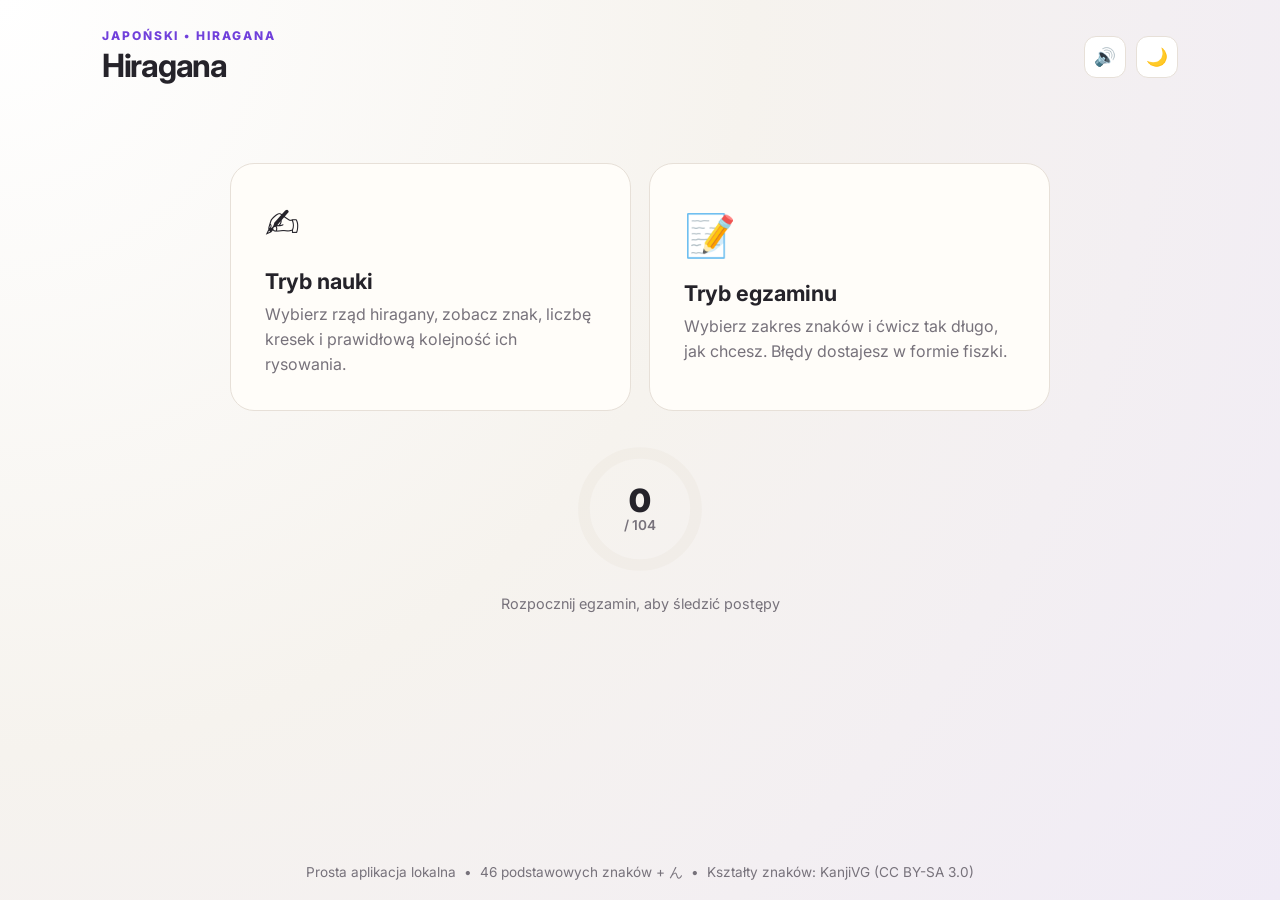
==== index.html @ 9dd801e6 "Initial commit" ====
<!doctype html>
<html lang="pl">
<head>
  <meta charset="utf-8">
  <meta name="viewport" content="width=device-width, initial-scale=1">
  <meta name="description" content="Aplikacja do nauki hiragany — 46 podstawowych znaków japońskich z animacjami kresek i trybem egzaminu.">
  <title>Hiragana — nauka i egzamin</title>
  <link rel="preconnect" href="https://fonts.googleapis.com">
  <link rel="preconnect" href="https://fonts.gstatic.com" crossorigin>
  <link href="https://fonts.googleapis.com/css2?family=Inter:wght@400;500;600;700;800;900&family=Noto+Sans+JP:wght@400;500;700;900&display=swap" rel="stylesheet">
  <script>
    document.documentElement.dataset.theme =
    localStorage.getItem('hiragana-theme') ||
    (matchMedia('(prefers-color-scheme: dark)').matches ? 'dark' : 'light');
  </script>
  <link rel="stylesheet" href="style.css">
</head>
<body>
  <div class="app-shell">
    <header class="topbar">
      <div>
        <div class="eyebrow">JAPOŃSKI • HIRAGANA</div>
        <h1>Hiragana</h1>
      </div>
      <div class="topbar-actions">
        <button id="homeBtn" class="ghost hidden">← Menu</button>
        <button id="muteToggle" class="icon-btn" type="button" aria-label="Wycisz dźwięk"></button>
        <button id="themeToggle" class="icon-btn" type="button" aria-label="Zmień motyw"></button>
      </div>
    </header>

    <main id="app"></main>

    <footer>
      <span>Prosta aplikacja lokalna</span>
      <span>•</span>
      <span>46 podstawowych znaków + ん</span>
      <span>•</span>
      <span>Kształty znaków: KanjiVG (CC BY-SA 3.0)</span>
    </footer>
  </div>
  <script src="app.js"></script>
</body>
</html>
---- style.css ----
/* =========================================================
   CUSTOM PROPERTIES (consolidated)
========================================================= */

:root {
  --bg: #f6f3ee;
  --bg-gradient-1: #ffffff;
  --bg-gradient-2: #f0ebf6;

  --card: #fffdf9;
  --card-solid: #ffffff;

  --ink: #25232a;
  --muted: #77727b;

  --accent: #8d5cf6;
  --accent-dark: #7040db;
  --accent-hover: #a47dff;
  --soft: #eee7ff;

  --line: #e7e0d8;

  --good: #2f9e6d;
  --warn: #e6a23c;
  --bad: #d95c67;
  --mastered: #d4a017;

  --shadow: 0 18px 50px rgba(52, 41, 67, .10);

  --btn-secondary-bg: #eee9e2;
  --btn-secondary-ink: #25232a;
  --progress-bg: #ece7e0;

  color-scheme: light;
}


/* =========================================================
   DARK MODE
========================================================= */

:root[data-theme="dark"] {
  --bg: #121116;
  --bg-gradient-1: #24202b;
  --bg-gradient-2: #17141d;
  --card: #1d1a22;
  --card-solid: #211e27;
  --ink: #f3eff8;
  --muted: #aaa3b2;
  --accent: #9b70ff;
  --accent-dark: #b08cff;
  --accent-hover: #c4a8ff;
  --soft: #30264a;
  --line: #39333f;
  --good: #43b982;
  --warn: #f0b24a;
  --bad: #e16b77;
  --mastered: #f0c040;
  --shadow: 0 18px 50px rgba(0, 0, 0, .35);
  --btn-secondary-bg: #302c35;
  --btn-secondary-ink: #f3eff8;
  --progress-bg: #332f38;
  color-scheme: dark;
}


/* =========================================================
   RESET / GLOBAL
========================================================= */

* {
  box-sizing: border-box;
}

body {
  margin: 0;
  min-height: 100vh;

  background:
    radial-gradient(
      circle at top left,
      var(--bg-gradient-1) 0,
      var(--bg) 48%,
      var(--bg-gradient-2) 100%
    );

  color: var(--ink);

  font-family:
    'Inter',
    ui-sans-serif,
    system-ui,
    -apple-system,
    BlinkMacSystemFont,
    "Segoe UI",
    sans-serif;

  font-feature-settings: 'liga', 'kern';

  transition:
    background .25s ease,
    color .25s ease;
}

button {
  font: inherit;
}


/* =========================================================
   APP SHELL
========================================================= */

.app-shell {
  max-width: 1120px;
  margin: 0 auto;
  padding: 28px 22px 18px;
  min-height: 100vh;
  display: flex;
  flex-direction: column;
}


/* =========================================================
   HEADER
========================================================= */

.topbar {
  display: flex;
  justify-content: space-between;
  align-items: center;
  margin-bottom: 28px;
}

.topbar-actions {
  display: flex;
  align-items: center;
  gap: 10px;
}

.eyebrow {
  font-size: .75rem;
  letter-spacing: .16em;
  font-weight: 800;
  color: var(--accent-dark);
}

h1 {
  margin: 3px 0 0;
  font-size: 2rem;
  letter-spacing: -.04em;
}


/* =========================================================
   FOOTER
========================================================= */

footer {
  margin-top: auto;
  padding-top: 28px;
  color: var(--muted);
  font-size: .85rem;
  display: flex;
  gap: 8px;
  justify-content: center;
  flex-wrap: wrap;
}


/* =========================================================
   ICON BUTTONS (theme toggle, mute toggle)
========================================================= */

.icon-btn {
  width: 42px;
  height: 42px;
  border-radius: 12px;
  border: 1px solid var(--line);
  background: var(--card-solid);
  color: var(--ink);
  font-size: 1.1rem;
  cursor: pointer;
  transition: .15s ease;
  display: grid;
  place-items: center;
}

.icon-btn:hover {
  border-color: var(--accent-hover);
  transform: translateY(-1px);
}

.icon-btn:focus-visible {
  outline: 2px solid var(--accent);
  outline-offset: 2px;
}


/* =========================================================
   CARDS
========================================================= */

.card {
  background: color-mix(
    in srgb,
    var(--card) 92%,
    transparent
  );
  border: 1px solid var(--line);
  border-radius: 24px;
  box-shadow: var(--shadow);
  transition:
    background .25s ease,
    border-color .25s ease,
    box-shadow .25s ease;
}


/* =========================================================
   BUTTONS
========================================================= */

.controls {
  display: grid;
  grid-template-columns: repeat(3, 1fr);
  gap: 10px;
  margin-top: 18px;
  width: 100%;
}

.btn {
  border: 0;
  border-radius: 13px;
  padding: 11px 16px;
  cursor: pointer;
  font-weight: 750;
  transition:
    transform .15s ease,
    background .15s ease,
    opacity .15s ease;
}

.btn:hover {
  transform: translateY(-1px);
}

.btn:focus-visible {
  outline: 2px solid var(--accent);
  outline-offset: 2px;
}

.btn-primary {
  background: var(--accent);
  color: #fff;
}

.btn-primary:hover {
  background: var(--accent-dark);
}

.btn-secondary {
  background: var(--btn-secondary-bg);
  color: var(--btn-secondary-ink);
}

.btn-secondary:hover {
  background: color-mix(in srgb, var(--btn-secondary-bg) 80%, var(--accent));
}

.btn:disabled {
  opacity: .45;
  cursor: not-allowed;
}


/* =========================================================
   GHOST BUTTON (home/back)
========================================================= */

.ghost {
  border: 1px solid var(--line);
  background: var(--card-solid);
  color: var(--ink);
  border-radius: 12px;
  padding: 9px 14px;
  cursor: pointer;
  transition: .15s ease;
}

.ghost:hover {
  border-color: var(--accent-hover);
  transform: translateY(-1px);
}

.ghost:focus-visible {
  outline: 2px solid var(--accent);
  outline-offset: 2px;
}


/* =========================================================
   MENU
========================================================= */

.menu {
  display: grid;
  grid-template-columns: repeat(2, 1fr);
  gap: 18px;
  max-width: 820px;
  margin: 50px auto 0;
}

.menu-card {
  padding: 34px;
  cursor: pointer;
  transition: .18s ease;
  border: 1px solid var(--line);
  background: var(--card);
  border-radius: 24px;
  text-align: left;
  color: var(--ink);
  animation: cardEntrance 0.4s ease backwards;
}

.menu-card:nth-child(2) {
  animation-delay: 0.08s;
}

.menu-card:hover {
  transform: translateY(-3px);
  border-color: var(--accent-hover);
  box-shadow: var(--shadow);
}

.menu-card:focus-visible {
  outline: 2px solid var(--accent);
  outline-offset: 2px;
}

.menu-icon {
  font-size: 2.6rem;
  margin-bottom: 20px;
}

.menu-card h2 {
  margin: 0 0 8px;
  font-size: 1.35rem;
}

.menu-card p {
  margin: 0;
  color: var(--muted);
  line-height: 1.55;
}


/* =========================================================
   MASTERY DONUT (menu)
========================================================= */

.mastery-overview {
  max-width: 820px;
  margin: 28px auto 0;
  text-align: center;
  animation: fadeSlideIn 0.4s ease 0.15s both;
}

.mastery-donut {
  position: relative;
  width: 140px;
  height: 140px;
  margin: 0 auto 16px;
}

.donut-svg {
  width: 100%;
  height: 100%;
  transform: rotate(-90deg);
}

.donut-center {
  position: absolute;
  inset: 0;
  display: flex;
  flex-direction: column;
  align-items: center;
  justify-content: center;
}

.donut-number {
  font-size: 2rem;
  font-weight: 900;
  color: var(--ink);
  line-height: 1;
}

.donut-label {
  font-size: .85rem;
  color: var(--muted);
  font-weight: 600;
}

.mastery-legend {
  display: flex;
  justify-content: center;
  gap: 16px;
  flex-wrap: wrap;
  font-size: .85rem;
  color: var(--muted);
}

.legend-item {
  display: flex;
  align-items: center;
  gap: 5px;
}

.legend-dot {
  width: 10px;
  height: 10px;
  border-radius: 50%;
  display: inline-block;
}

.mastery-hint {
  color: var(--muted);
  font-size: .9rem;
  margin: 10px 0 0;
}


/* =========================================================
   LEARNER
========================================================= */

.learner {
  display: grid;
  grid-template-columns: 280px 1fr;
  gap: 20px;
}


/* =========================================================
   SIDEBAR
========================================================= */

.sidebar {
  padding: 18px;
}

.sidebar h3 {
  margin: 4px 0 12px;
}

.group-grid {
  display: grid;
  grid-template-columns: repeat(3, 1fr);
  gap: 7px;
}

.group-btn,
.kana-btn {
  border: 1px solid var(--line);
  background: var(--card-solid);
  color: var(--ink);
  border-radius: 12px;
  padding: 10px 7px;
  cursor: pointer;
  transition:
    background .15s ease,
    border-color .15s ease,
    color .15s ease,
    transform .15s ease;
}

.group-btn:hover,
.kana-btn:hover {
  border-color: var(--accent-hover);
  transform: translateY(-1px);
}

.group-btn.active {
  background: var(--soft);
  border-color: #c8b0ff;
  color: var(--accent-dark);
  font-weight: 800;
}

.kana-list {
  margin-top: 16px;
  display: grid;
  grid-template-columns: repeat(5, 1fr);
  gap: 7px;
}

.kana-btn {
  font-size: 1.15rem;
  aspect-ratio: 1;
  display: grid;
  place-items: center;
  padding: 4px;
  font-family: 'Noto Sans JP', 'Hiragino Kaku Gothic ProN', 'Yu Gothic', sans-serif;
}

.kana-btn.active {
  background: var(--accent);
  color: #fff;
  border-color: var(--accent);
}

/* Mastery-level colors on kana buttons */
.kana-btn.mastery-hard:not(.active) {
  border-color: color-mix(in srgb, var(--bad) 50%, var(--line));
  background: color-mix(in srgb, var(--bad) 8%, var(--card-solid));
}

.kana-btn.mastery-learning:not(.active) {
  border-color: color-mix(in srgb, var(--warn) 40%, var(--line));
}

.kana-btn.mastery-good:not(.active) {
  border-color: color-mix(in srgb, var(--good) 40%, var(--line));
  background: color-mix(in srgb, var(--good) 6%, var(--card-solid));
}

.kana-btn.mastery-mastered:not(.active) {
  border-color: color-mix(in srgb, var(--mastered) 50%, var(--line));
  background: color-mix(in srgb, var(--mastered) 10%, var(--card-solid));
}

.keyboard-hints {
  margin-top: 18px;
  text-align: center;
  color: #aaa;
  font-size: .78rem;
}


/* =========================================================
   STUDY CARD
========================================================= */

.study-card {
  padding: 28px;
}

.study-head {
  display: flex;
  justify-content: space-between;
  align-items: flex-start;
  gap: 15px;
}

.badge {
  background: var(--soft);
  color: var(--accent-dark);
  border-radius: 999px;
  padding: 7px 11px;
  font-size: .78rem;
  font-weight: 800;
  white-space: nowrap;
}

.sound {
  font-size: 1.05rem;
  color: var(--muted);
  margin-top: 3px;
}


/* =========================================================
   CHARACTER AREA
========================================================= */

.character-area {
  display: grid;
  grid-template-columns: 1fr 1fr;
  gap: 20px;
  margin-top: 22px;
}

.char-panel {
  min-height: 390px;
  border: 1px solid var(--line);
  border-radius: 20px;
  background: var(--card-solid);
  display: flex;
  flex-direction: column;
  align-items: center;
  justify-content: center;
  padding: 20px;
  transition:
    background .25s ease,
    border-color .25s ease;
}

.char-panel h3 {
  align-self: flex-start;
  margin: 0 0 12px;
  font-size: .85rem;
  color: var(--muted);
}

.char-panel .controls {
  justify-content: center;
}

.char-panel.stroke-box {
  margin-top: 0;
  align-items: stretch;
  justify-content: flex-start;
}

.char {
  font-size: 220px;
  line-height: 1;
  font-family:
    'Noto Sans JP',
    "Hiragino Kaku Gothic ProN",
    "Yu Gothic",
    sans-serif;
}


/* =========================================================
   SVG ANIMATION
========================================================= */

.svg-wrap {
  position: relative;
  width: 250px;
  height: 250px;
  display: flex;
  align-items: center;
  justify-content: center;
  transition: filter 0.3s ease, opacity 0.3s ease;
}

.svg-wrap svg {
  width: 100%;
  height: 100%;
  display: block;
}

/* Quiz-me: blur the character */
.svg-wrap.quiz-hidden {
  filter: blur(20px);
  opacity: 0.3;
  cursor: pointer;
}

.loading {
  color: var(--muted);
  font-size: .9rem;
  text-align: center;
  line-height: 1.5;
}

.loading.error {
  color: var(--bad);
}

.kana-fallback {
  font-family: 'Noto Sans JP', 'Hiragino Kaku Gothic ProN', 'Yu Gothic', sans-serif;
}

.kana-note {
  margin-top: 10px;
  font-size: .85rem;
  color: var(--bad);
  text-align: center;
}


/* =========================================================
   STROKE INDICATOR
========================================================= */

.stroke-indicator {
  position: absolute;
  left: 50%;
  bottom: -4px;
  transform: translateX(-50%);
  display: flex;
  align-items: center;
  gap: 8px;
  padding: 7px 12px;
  border-radius: 999px;
  background: var(--card-solid);
  border: 1px solid var(--line);
  box-shadow: 0 8px 24px rgba(0, 0, 0, .12);
  font-size: .75rem;
  font-weight: 800;
  white-space: nowrap;
  transition:
    opacity .3s ease,
    transform .3s ease;
}

.stroke-indicator-number {
  width: 23px;
  height: 23px;
  display: grid;
  place-items: center;
  border-radius: 50%;
  background: var(--accent);
  color: #fff;
  font-size: .7rem;
}

.stroke-indicator.finished {
  opacity: .65;
  transform: translateX(-50%) translateY(4px);
}


/* =========================================================
   LEARN NAVIGATION
========================================================= */

.learn-nav {
  display: flex;
  justify-content: center;
  gap: 12px;
  margin-top: 24px;
  padding-top: 20px;
  border-top: 1px solid var(--line);
}


/* =========================================================
   STROKE INFORMATION
========================================================= */

.stroke-box {
  margin-top: 20px;
  padding: 17px;
  background: color-mix(
    in srgb,
    var(--soft) 35%,
    var(--card)
  );
  border-radius: 18px;
  border: 1px solid var(--line);
}

.stroke-title {
  font-weight: 800;
  margin-bottom: 9px;
}

.order-line {
  display: flex;
  align-items: center;
  justify-content: center;
  flex-wrap: wrap;
  gap: 7px;
  margin: 4px 0 14px;
}

.order-number {
  display: inline-grid;
  place-items: center;
  width: 30px;
  height: 30px;
  border-radius: 50%;
  background: var(--accent);
  color: #fff;
  font-size: .78rem;
  font-weight: 900;
}

.order-arrow {
  color: var(--muted);
  font-weight: 900;
}

.stroke-list {
  display: flex;
  flex-wrap: wrap;
  gap: 8px;
}

.stroke-step {
  background: var(--card-solid);
  border: 1px solid var(--line);
  padding: 8px 10px;
  border-radius: 10px;
  font-size: .85rem;
  display: flex;
  align-items: center;
  gap: 3px;
  transition: background .2s ease, border-color .2s ease, opacity .2s ease;
}

.stroke-step.active {
  border-color: var(--accent);
  background: var(--soft);
}

.stroke-step.completed {
  opacity: .55;
}

.number {
  display: inline-grid;
  place-items: center;
  width: 21px;
  height: 21px;
  border-radius: 50%;
  background: var(--accent);
  color: #fff;
  font-size: .72rem;
  font-weight: 800;
  margin-right: 5px;
  flex-shrink: 0;
}


/* =========================================================
   EXAM
========================================================= */

.exam {
  max-width: 820px;
  margin: 20px auto;
  padding: 32px;
}

.exam-top {
  display: flex;
  justify-content: space-between;
  align-items: center;
}

.progress {
  height: 8px;
  background: var(--progress-bg);
  border-radius: 999px;
  overflow: hidden;
  margin: 18px 0 28px;
}

.progress > div {
  height: 100%;
  background: var(--accent);
  transition: width .4s ease;
}

.prompt {
  text-align: center;
}

.prompt .polish {
  font-size: 1.1rem;
  color: var(--muted);
}

.prompt .question {
  font-size: 3.5rem;
  font-weight: 800;
  margin: 10px 0 22px;
}

.answers {
  display: grid;
  grid-template-columns: repeat(2, 1fr);
  gap: 12px;
}

.answer {
  background: var(--card-solid);
  color: var(--ink);
  border: 2px solid var(--line);
  border-radius: 18px;
  padding: 22px;
  font-size: 2.7rem;
  font-family: 'Noto Sans JP', 'Hiragino Kaku Gothic ProN', 'Yu Gothic', sans-serif;
  cursor: pointer;
  transition: .15s ease;
  position: relative;
}

.answer:hover:not(:disabled) {
  border-color: var(--accent-hover);
  transform: translateY(-2px);
  box-shadow: 0 4px 16px rgba(0, 0, 0, .08);
}

.answer:focus-visible {
  outline: 2px solid var(--accent);
  outline-offset: 2px;
}

.answer-key {
  position: absolute;
  top: 8px;
  left: 10px;
  font-size: .7rem;
  font-weight: 700;
  color: var(--muted);
  font-family: 'Inter', sans-serif;
  opacity: 0.45;
}

.answer.correct {
  border-color: var(--good);
  background: color-mix(
    in srgb,
    var(--good) 12%,
    var(--card-solid)
  );
}

.answer.wrong {
  border-color: var(--bad);
  background: color-mix(
    in srgb,
    var(--bad) 12%,
    var(--card-solid)
  );
}

.answer-correct-anim {
  animation: answerPop 0.35s ease;
}

.answer-wrong-anim {
  animation: answerShake 0.4s ease;
}

.feedback {
  min-height: 28px;
  text-align: center;
  margin: 18px 0 0;
  font-weight: 800;
}


/* =========================================================
   STREAK BADGE
========================================================= */

.streak-badge {
  background: linear-gradient(135deg, #ff6b35, #ff4444);
  color: #fff;
  padding: 5px 12px;
  border-radius: 999px;
  font-size: .8rem;
  font-weight: 800;
  animation: pulse 1s ease infinite;
}

.result-streak {
  font-size: 1.1rem;
  font-weight: 700;
  color: var(--accent-dark);
  margin: 6px 0;
}


/* =========================================================
   FLASHCARD
========================================================= */

.flashcard {
  margin-top: 20px;
  padding: 24px;
  border: 2px solid var(--bad);
  border-radius: 16px;
  text-align: center;
  background: var(--card-solid);
  animation: fadeSlideIn 0.3s ease;
}

.flash-label {
  color: var(--bad);
  font-weight: 700;
}

.flash-kana {
  font-size: 6rem;
  line-height: 1.1;
  font-family: 'Noto Sans JP', 'Hiragino Kaku Gothic ProN', 'Yu Gothic', sans-serif;
}

.flash-romaji {
  font-size: 1.6rem;
  font-weight: 700;
}

.flash-meta,
.flash-chosen {
  color: var(--muted);
  margin: 6px 0;
  font-weight: 400;
}

.flashcard .stroke-list {
  max-width: 460px;
  margin: 16px auto;
  text-align: left;
}

.flash-svg {
  width: 170px;
  height: 170px;
  margin: 0 auto;
}


/* =========================================================
   RESULT
========================================================= */

.result {
  text-align: center;
  padding: 35px 10px;
}

.score {
  font-size: 4rem;
  font-weight: 900;
  color: var(--accent-dark);
}


/* =========================================================
   EXAM SETUP
========================================================= */

.exam-groups {
  display: grid;
  grid-template-columns: repeat(auto-fill, minmax(220px, 1fr));
  gap: 10px;
  margin: 16px 0;
}

.exam-group-option {
  display: flex;
  align-items: center;
  gap: 10px;
  padding: 12px;
  border: 1px solid var(--line);
  border-radius: 12px;
  cursor: pointer;
  transition: .15s ease;
}

.exam-group-option:hover {
  border-color: var(--accent-hover);
}

.exam-group-option input[type="checkbox"] {
  accent-color: var(--accent);
  width: 18px;
  height: 18px;
}

.exam-group-option span {
  display: flex;
  flex-direction: column;
  gap: 2px;
}

.exam-group-option small {
  color: var(--muted);
  font-family: 'Noto Sans JP', sans-serif;
}

.exam-quick {
  display: flex;
  gap: 10px;
  flex-wrap: wrap;
  margin: 14px 0;
}

.exam-settings {
  display: flex;
  flex-wrap: wrap;
  gap: 18px;
  align-items: center;
  margin: 16px 0;
  color: var(--muted);
}

.exam-settings select {
  padding: 6px 10px;
  border-radius: 8px;
  border: 1px solid var(--line);
  background: var(--card-solid);
  color: var(--ink);
  font-family: inherit;
}

.exam-check {
  display: flex;
  align-items: center;
  gap: 8px;
  cursor: pointer;
}


/* =========================================================
   PROGRESS PANEL
========================================================= */

.progress-panel {
  margin-top: 24px;
  padding-top: 20px;
  border-top: 1px solid var(--line);
}

.progress-panel h3 {
  margin: 0 0 12px;
}

.progress-map {
  display: flex;
  flex-wrap: wrap;
  gap: 5px;
  margin: 12px 0;
}

.map-cell {
  display: flex;
  flex-direction: column;
  align-items: center;
  padding: 4px 6px;
  border-radius: 6px;
  font-size: 1.1rem;
  font-family: 'Noto Sans JP', sans-serif;
  border: 1px solid transparent;
  transition: .15s ease;
}

.map-cell small {
  font-size: .6rem;
  color: var(--muted);
  font-family: 'Inter', sans-serif;
}

.map-cell.new {
  opacity: 0.4;
}

.map-cell.hard {
  background: color-mix(in srgb, var(--bad) 15%, transparent);
  border-color: color-mix(in srgb, var(--bad) 30%, transparent);
}

.map-cell.learning {
  background: color-mix(in srgb, var(--warn) 12%, transparent);
  border-color: color-mix(in srgb, var(--warn) 25%, transparent);
}

.map-cell.good {
  background: color-mix(in srgb, var(--good) 12%, transparent);
  border-color: color-mix(in srgb, var(--good) 25%, transparent);
}

.map-cell.mastered {
  background: color-mix(in srgb, var(--mastered) 15%, transparent);
  border-color: color-mix(in srgb, var(--mastered) 35%, transparent);
}

.mistakes-list {
  display: flex;
  flex-wrap: wrap;
  gap: 10px;
  justify-content: center;
  margin-top: 10px;
}

.mistake-chip {
  display: flex;
  align-items: baseline;
  gap: 8px;
  padding: 8px 14px;
  border: 1px solid var(--line);
  border-radius: 12px;
  background: var(--card-solid);
  transition: .15s ease;
}

.mistake-chip:hover {
  border-color: var(--accent-hover);
}

.mistake-kana {
  font-size: 1.8rem;
  font-family: 'Noto Sans JP', sans-serif;
}


/* =========================================================
   ANIMATIONS
========================================================= */

@keyframes fadeSlideIn {
  from {
    opacity: 0;
    transform: translateY(12px);
  }
  to {
    opacity: 1;
    transform: translateY(0);
  }
}

@keyframes cardEntrance {
  from {
    opacity: 0;
    transform: translateY(20px) scale(0.97);
  }
  to {
    opacity: 1;
    transform: translateY(0) scale(1);
  }
}

@keyframes answerPop {
  0% { transform: scale(1); }
  50% { transform: scale(1.05); }
  100% { transform: scale(1); }
}

@keyframes answerShake {
  0%, 100% { transform: translateX(0); }
  15% { transform: translateX(-6px); }
  30% { transform: translateX(5px); }
  45% { transform: translateX(-4px); }
  60% { transform: translateX(3px); }
  75% { transform: translateX(-2px); }
}

@keyframes pulse {
  0%, 100% { transform: scale(1); }
  50% { transform: scale(1.08); }
}


/* =========================================================
   TIMER BAR
========================================================= */

.timer-bar-wrap {
  position: relative;
  height: 6px;
  background: var(--progress-bg);
  border-radius: 999px;
  overflow: hidden;
  margin: 0 0 6px;
}

.timer-bar {
  height: 100%;
  background: var(--accent);
  border-radius: 999px;
  transition: width 1s linear;
}

.timer-bar.timer-urgent {
  background: var(--bad);
  animation: pulse 0.5s ease infinite;
}

.timer-label {
  position: absolute;
  right: 4px;
  top: -18px;
  font-size: .7rem;
  font-weight: 700;
  color: var(--muted);
}


/* =========================================================
   TYPING MODE (Mode C)
========================================================= */

.type-input-wrap {
  display: flex;
  gap: 10px;
  justify-content: center;
  align-items: center;
  margin: 20px 0;
}

.kana-input {
  font-family: 'Noto Sans JP', 'Hiragino Kaku Gothic ProN', 'Yu Gothic', sans-serif;
  font-size: 2.5rem;
  text-align: center;
  width: 140px;
  padding: 12px 16px;
  border: 2px solid var(--line);
  border-radius: 16px;
  background: var(--card-solid);
  color: var(--ink);
  outline: none;
  transition: border-color .2s ease, background .2s ease;
}

.kana-input:focus {
  border-color: var(--accent);
}

.kana-input.input-correct {
  border-color: var(--good);
  background: color-mix(in srgb, var(--good) 8%, var(--card-solid));
}

.kana-input.input-wrong {
  border-color: var(--bad);
  background: color-mix(in srgb, var(--bad) 8%, var(--card-solid));
}

.romaji-input {
  font-family: 'Inter', sans-serif;
  font-size: 1.6rem;
  font-weight: 700;
  text-align: center;
  width: 160px;
  padding: 12px 16px;
  border: 2px solid var(--line);
  border-radius: 16px;
  background: var(--card-solid);
  color: var(--ink);
  outline: none;
  transition: border-color .2s ease, background .2s ease;
}

.romaji-input:focus {
  border-color: var(--accent);
}

.romaji-input.input-correct {
  border-color: var(--good);
  background: color-mix(in srgb, var(--good) 8%, var(--card-solid));
}

.romaji-input.input-wrong {
  border-color: var(--bad);
  background: color-mix(in srgb, var(--bad) 8%, var(--card-solid));
}


/* =========================================================
   MODE B: ROMAJI ANSWER BUTTONS
========================================================= */

.answer-romaji {
  font-family: 'Inter', sans-serif;
  font-size: 1.6rem;
  font-weight: 700;
}

.question-kana {
  font-family: 'Noto Sans JP', 'Hiragino Kaku Gothic ProN', 'Yu Gothic', sans-serif;
}


/* =========================================================
   XP BADGE
========================================================= */

.xp-badge {
  background: linear-gradient(135deg, #d4a017, #f0c040);
  color: #1a1400;
  padding: 5px 12px;
  border-radius: 999px;
  font-size: .8rem;
  font-weight: 800;
  white-space: nowrap;
}

.xp-result {
  font-size: 1.1rem;
  font-weight: 700;
  color: var(--mastered);
  margin: 6px 0;
}


/* =========================================================
   CONFETTI
========================================================= */

.confetti-container {
  position: fixed;
  top: 0;
  left: 0;
  width: 100%;
  height: 100%;
  pointer-events: none;
  z-index: 9999;
  overflow: hidden;
}

.confetti-piece {
  position: absolute;
  top: -10px;
  width: 10px;
  height: 10px;
  border-radius: 2px;
  animation: confettiFall linear forwards;
}

@keyframes confettiFall {
  0% {
    transform: translateY(0) rotate(0deg);
    opacity: 1;
  }
  100% {
    transform: translateY(100vh) rotate(720deg);
    opacity: 0;
  }
}


/* =========================================================
   UTILITY
========================================================= */

.hidden {
  display: none !important;
}


/* =========================================================
   RESPONSIVE: TABLET
========================================================= */

@media (max-width: 800px) {
  .menu,
  .learner,
  .character-area {
    grid-template-columns: 1fr;
  }

  .learner {
    display: flex;
    flex-direction: column;
  }

  .sidebar {
    order: 2;
  }

  .character-area {
    display: grid;
  }

  .char-panel {
    min-height: 310px;
  }

  .char {
    font-size: 170px;
  }

  .exam {
    padding: 22px;
  }

  .answers {
    grid-template-columns: 1fr 1fr;
  }
}


/* =========================================================
   RESPONSIVE: MOBILE
========================================================= */

@media (max-width: 480px) {
  .app-shell {
    padding: 18px 14px;
  }

  .topbar {
    margin-bottom: 20px;
  }

  h1 {
    font-size: 1.7rem;
  }

  .study-card {
    padding: 18px;
  }

  .character-area {
    gap: 12px;
  }

  .svg-wrap {
    width: 210px;
    height: 210px;
  }

  .char {
    font-size: 140px;
  }

  .answers {
    grid-template-columns: 1fr 1fr;
  }

  .answer {
    padding: 18px 10px;
    font-size: 2.2rem;
    min-height: 44px;
  }

  .answer-romaji {
    font-size: 1.3rem;
  }

  .prompt .question {
    font-size: 2.8rem;
  }

  .learn-nav {
    flex-direction: column;
  }

  .mastery-legend {
    gap: 10px;
    font-size: .78rem;
  }

  .flash-svg {
    width: 140px;
    height: 140px;
  }

  .type-input-wrap {
    flex-direction: column;
  }

  .kana-input {
    font-size: 2rem;
    width: 120px;
  }

  .btn {
    min-height: 44px;
  }

  .keyboard-hints {
    display: none;
  }
}
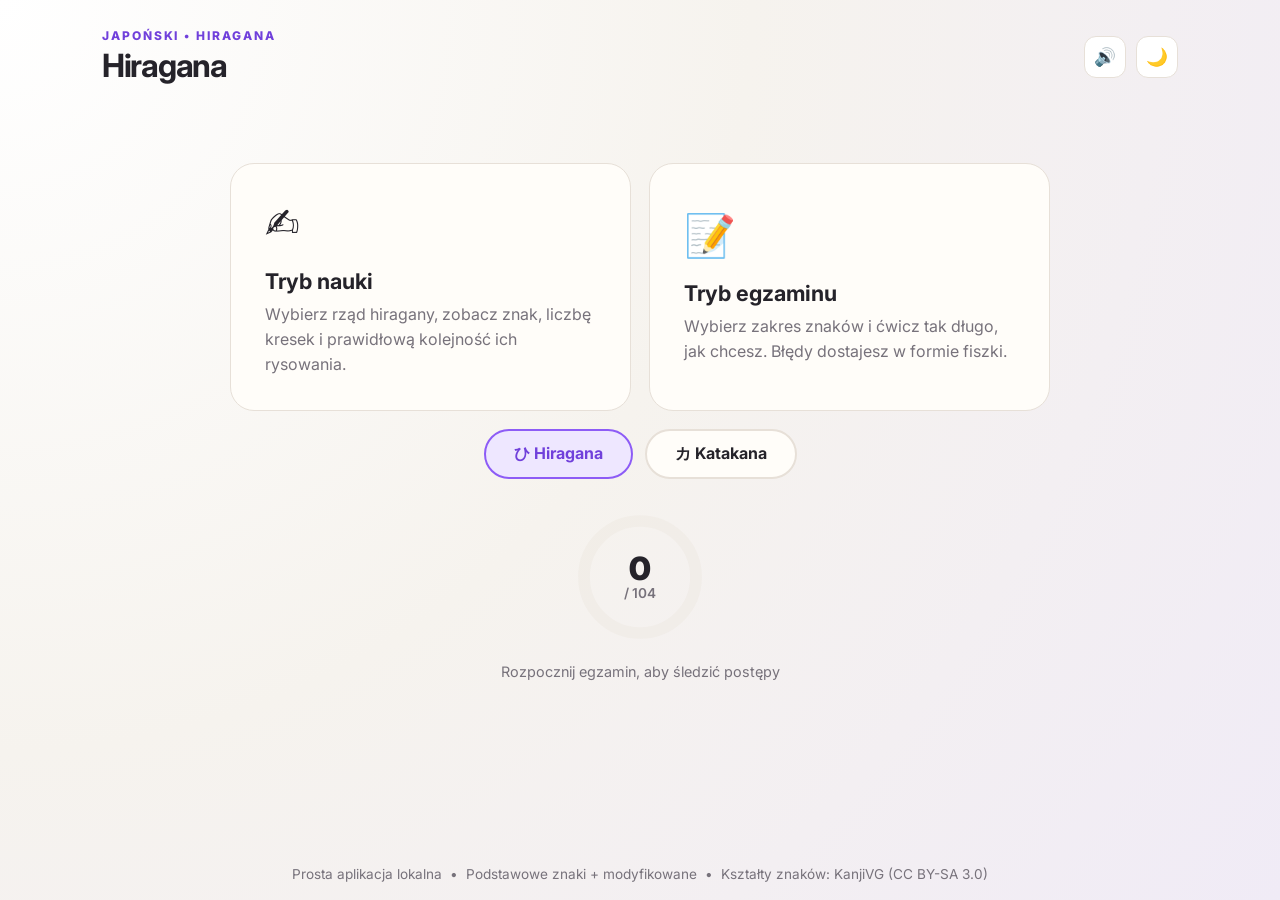
==== commit 544625f4: "add katakana support" ====
--- a/index.html
+++ b/index.html
@@ -3,8 +3,8 @@
 <head>
   <meta charset="utf-8">
   <meta name="viewport" content="width=device-width, initial-scale=1">
-  <meta name="description" content="Aplikacja do nauki hiragany — 46 podstawowych znaków japońskich z animacjami kresek i trybem egzaminu.">
-  <title>Hiragana — nauka i egzamin</title>
+  <meta name="description" content="Aplikacja do nauki japońskiej kany — hiragany i katakany, z animacjami kresek i trybem egzaminu.">
+  <title>Kana — nauka i egzamin</title>
   <link rel="preconnect" href="https://fonts.googleapis.com">
   <link rel="preconnect" href="https://fonts.gstatic.com" crossorigin>
   <link href="https://fonts.googleapis.com/css2?family=Inter:wght@400;500;600;700;800;900&family=Noto+Sans+JP:wght@400;500;700;900&display=swap" rel="stylesheet">
@@ -19,8 +19,8 @@
   <div class="app-shell">
     <header class="topbar">
       <div>
-        <div class="eyebrow">JAPOŃSKI • HIRAGANA</div>
-        <h1>Hiragana</h1>
+        <div id="scriptEyebrow" class="eyebrow">JAPOŃSKI • HIRAGANA</div>
+        <h1 id="appTitle">Hiragana</h1>
       </div>
       <div class="topbar-actions">
         <button id="homeBtn" class="ghost hidden">← Menu</button>
@@ -34,7 +34,7 @@
     <footer>
       <span>Prosta aplikacja lokalna</span>
       <span>•</span>
-      <span>46 podstawowych znaków + ん</span>
+      <span>Podstawowe znaki + modyfikowane</span>
       <span>•</span>
       <span>Kształty znaków: KanjiVG (CC BY-SA 3.0)</span>
     </footer>
--- a/style.css
+++ b/style.css
@@ -229,6 +229,19 @@
   width: 100%;
 }
 
+.controls button {
+  white-space: nowrap;
+  padding: 10px 12px;
+  font-size: .9rem;
+}
+
+.controls .btn:disabled {
+  background: var(--btn-secondary-bg);
+  color: var(--btn-secondary-ink);
+  opacity: .65;
+  cursor: default;
+}
+
 .btn {
   border: 0;
   border-radius: 13px;
@@ -354,10 +367,46 @@
   line-height: 1.55;
 }
 
-
-/* =========================================================
+.script-switcher {
+  display: flex;
+  justify-content: center;
+  gap: 12px;
+  max-width: 820px;
+  margin: 18px auto 0;
+}
+
+.script-btn {
+  padding: 12px 28px;
+  border: 2px solid var(--line);
+  background: var(--card);
+  color: var(--ink);
+  border-radius: 999px;
+  font-size: 1rem;
+  font-weight: 700;
+  cursor: pointer;
+  transition: .15s ease;
+}
+
+.script-btn:hover {
+  border-color: var(--accent-hover);
+  transform: translateY(-1px);
+}
+
+.script-btn.active {
+  border-color: var(--accent);
+  background: var(--soft);
+  color: var(--accent-dark);
+}
+
+.script-btn:focus-visible {
+  outline: 2px solid var(--accent);
+  outline-offset: 2px;
+}
+
+
+ /* =========================================================
    MASTERY DONUT (menu)
-========================================================= */
+ ========================================================= */
 
 .mastery-overview {
   max-width: 820px;
@@ -532,7 +581,7 @@
 .keyboard-hints {
   margin-top: 18px;
   text-align: center;
-  color: #aaa;
+  color: var(--muted);
   font-size: .78rem;
 }
 
@@ -848,6 +897,20 @@
   transition: width .4s ease;
 }
 
+.exam-progress {
+  display: flex;
+  width: fit-content;
+  margin: 0 auto 22px;
+  padding: 7px 14px;
+  border-radius: 999px;
+  background: var(--soft);
+  border: 1px solid color-mix(in srgb, var(--accent) 25%, var(--line));
+  color: var(--accent-dark);
+  font-size: .78rem;
+  font-weight: 800;
+  letter-spacing: .02em;
+}
+
 .prompt {
   text-align: center;
 }
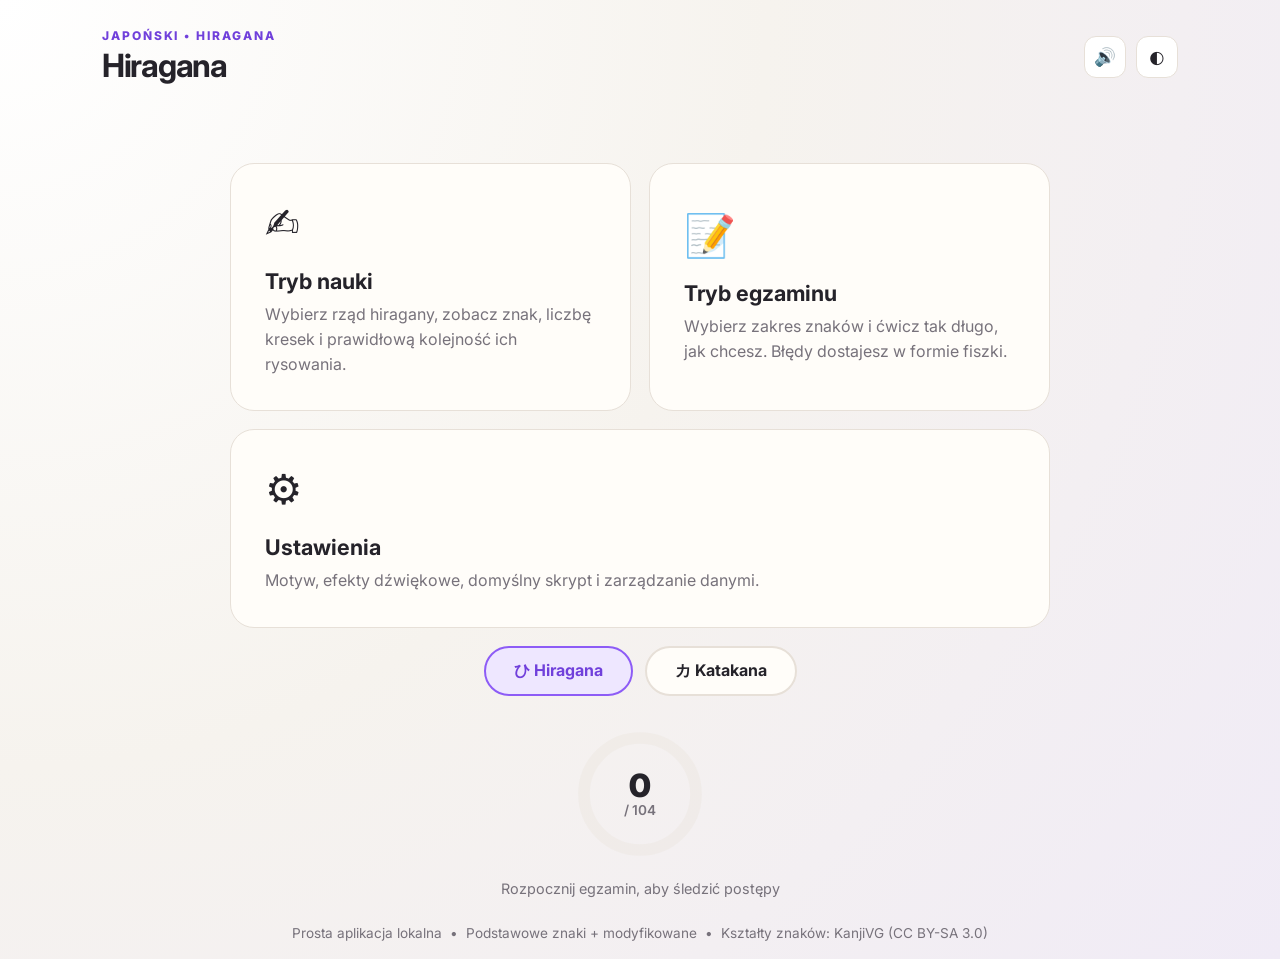
==== commit 9770a476: "feat: complete T26 settings and personalization" ====
--- a/index.html
+++ b/index.html
@@ -8,10 +8,46 @@
   <link rel="preconnect" href="https://fonts.googleapis.com">
   <link rel="preconnect" href="https://fonts.gstatic.com" crossorigin>
   <link href="https://fonts.googleapis.com/css2?family=Inter:wght@400;500;600;700;800;900&family=Noto+Sans+JP:wght@400;500;700;900&display=swap" rel="stylesheet">
+  <!--
+    Ustawiamy motyw przed pierwszym rysowaniem, żeby nie było prześwitu.
+    Kolejność: hiragana-settings → stary hiragana-theme (migracja) → system.
+    Ten sam zestaw wartości, co `readLegacyTheme()`/`resolveTheme()` w app.js,
+    żeby pierwszy paint i aplikacja zawsze się zgadzały.
+    Bootstrap nic nie zapisuje — właściwa migracja należy do `loadSettings()`.
+  -->
   <script>
-    document.documentElement.dataset.theme =
-    localStorage.getItem('hiragana-theme') ||
-    (matchMedia('(prefers-color-scheme: dark)').matches ? 'dark' : 'light');
+    (function () {
+      var theme = null;   // null = jeszcze nie ustalone
+
+      try {
+        var raw = localStorage.getItem('hiragana-settings');
+
+        if (raw) {
+          var parsed = JSON.parse(raw);
+          if (parsed && ['light', 'dark', 'system'].indexOf(parsed.theme) !== -1) {
+            theme = parsed.theme;
+          }
+        }
+      } catch (error) {
+        /* uszkodzony zapis - próbujemy klucza sprzed T26 */
+      }
+
+      // klucz sprzed T26 tylko wtedy, gdy nowy store niczego nie dał
+      if (theme === null) {
+        try {
+          var legacy = localStorage.getItem('hiragana-theme');
+          if (legacy === 'light' || legacy === 'dark') {
+            theme = legacy;
+          }
+        } catch (error) {
+          /* zostajemy przy 'system' */
+        }
+      }
+
+      document.documentElement.dataset.theme = (theme === null || theme === 'system')
+        ? (matchMedia('(prefers-color-scheme: dark)').matches ? 'dark' : 'light')
+        : theme;
+    })();
   </script>
   <link rel="stylesheet" href="style.css">
 </head>
--- a/style.css
+++ b/style.css
@@ -367,6 +367,75 @@
   line-height: 1.55;
 }
 
+.menu-card.settings-entry {
+  grid-column: 1 / -1;
+}
+
+
+/* =========================================================
+   USTAWIENIA
+ ========================================================= */
+
+.settings {
+  max-width: 820px;
+  margin: 20px auto 0;
+}
+
+.settings > h2 {
+  margin: 4px 0 0;
+}
+
+.settings-group {
+  padding: 18px 20px;
+  margin-top: 16px;
+}
+
+.settings-group h3 {
+  margin: 0 0 14px;
+  font-size: .95rem;
+  letter-spacing: -.01em;
+}
+
+.settings-row {
+  display: flex;
+  align-items: center;
+  justify-content: space-between;
+  gap: 14px;
+  flex-wrap: wrap;
+}
+
+.settings-label {
+  color: var(--muted);
+  font-size: .9rem;
+  font-weight: 600;
+}
+
+.settings-pills {
+  display: flex;
+  gap: 8px;
+  flex-wrap: wrap;
+}
+
+.settings-pills .script-btn {
+  padding: 9px 18px;
+  font-size: .85rem;
+}
+
+.settings-actions {
+  display: flex;
+  flex-direction: column;
+  gap: 10px;
+}
+
+.btn-danger {
+  background: color-mix(in srgb, var(--bad) 12%, var(--btn-secondary-bg));
+  color: var(--bad);
+}
+
+.btn-danger:hover {
+  background: color-mix(in srgb, var(--bad) 22%, var(--btn-secondary-bg));
+}
+
 .script-switcher {
   display: flex;
   justify-content: center;
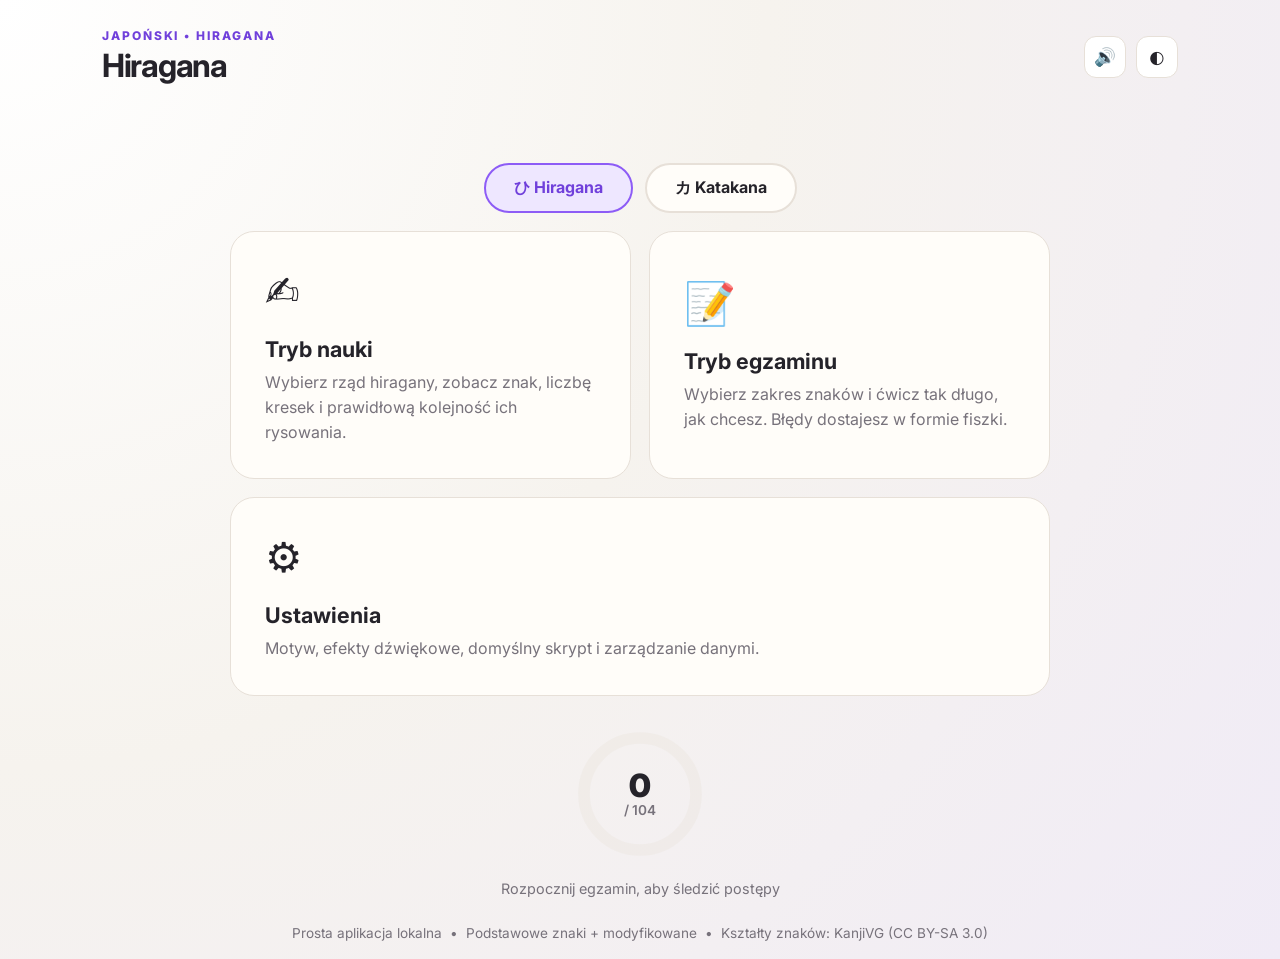
==== commit 8d1a9216: "feat: add offline PWA support" ====
--- a/index.html
+++ b/index.html
@@ -5,6 +5,18 @@
   <meta name="viewport" content="width=device-width, initial-scale=1">
   <meta name="description" content="Aplikacja do nauki japońskiej kany — hiragany i katakany, z animacjami kresek i trybem egzaminu.">
   <title>Kana — nauka i egzamin</title>
+
+  <!-- T14 — PWA. Ścieżki WZGLĘDNE, bo aplikacja żyje pod /hiragana-study/. -->
+  <link rel="manifest" href="manifest.webmanifest">
+  <link rel="icon" href="icons/icon-192.png" type="image/png">
+  <link rel="apple-touch-icon" href="icons/apple-touch-icon.png">
+  <!-- Kolor paska zależny od motywu systemu; manifest deklaruje dark jako domyślny. -->
+  <meta name="theme-color" content="#121116" media="(prefers-color-scheme: dark)">
+  <meta name="theme-color" content="#f6f3ee" media="(prefers-color-scheme: light)">
+  <meta name="mobile-web-app-capable" content="yes">
+  <meta name="apple-mobile-web-app-status-bar-style" content="black-translucent">
+  <meta name="apple-mobile-web-app-title" content="Kana">
+
   <link rel="preconnect" href="https://fonts.googleapis.com">
   <link rel="preconnect" href="https://fonts.gstatic.com" crossorigin>
   <link href="https://fonts.googleapis.com/css2?family=Inter:wght@400;500;600;700;800;900&family=Noto+Sans+JP:wght@400;500;700;900&display=swap" rel="stylesheet">
--- a/style.css
+++ b/style.css
@@ -321,7 +321,7 @@
   grid-template-columns: repeat(2, 1fr);
   gap: 18px;
   max-width: 820px;
-  margin: 50px auto 0;
+  margin: 18px auto 0;
 }
 
 .menu-card {
@@ -436,12 +436,16 @@
   background: color-mix(in srgb, var(--bad) 22%, var(--btn-secondary-bg));
 }
 
+/*
+   * Switcher jest pierwszym elementem menu, więc to on przejmuje główny
+   * odstęp od nagłówka (dawniej należał do .menu).
+   */
 .script-switcher {
   display: flex;
   justify-content: center;
   gap: 12px;
   max-width: 820px;
-  margin: 18px auto 0;
+  margin: 50px auto 0;
 }
 
 .script-btn {
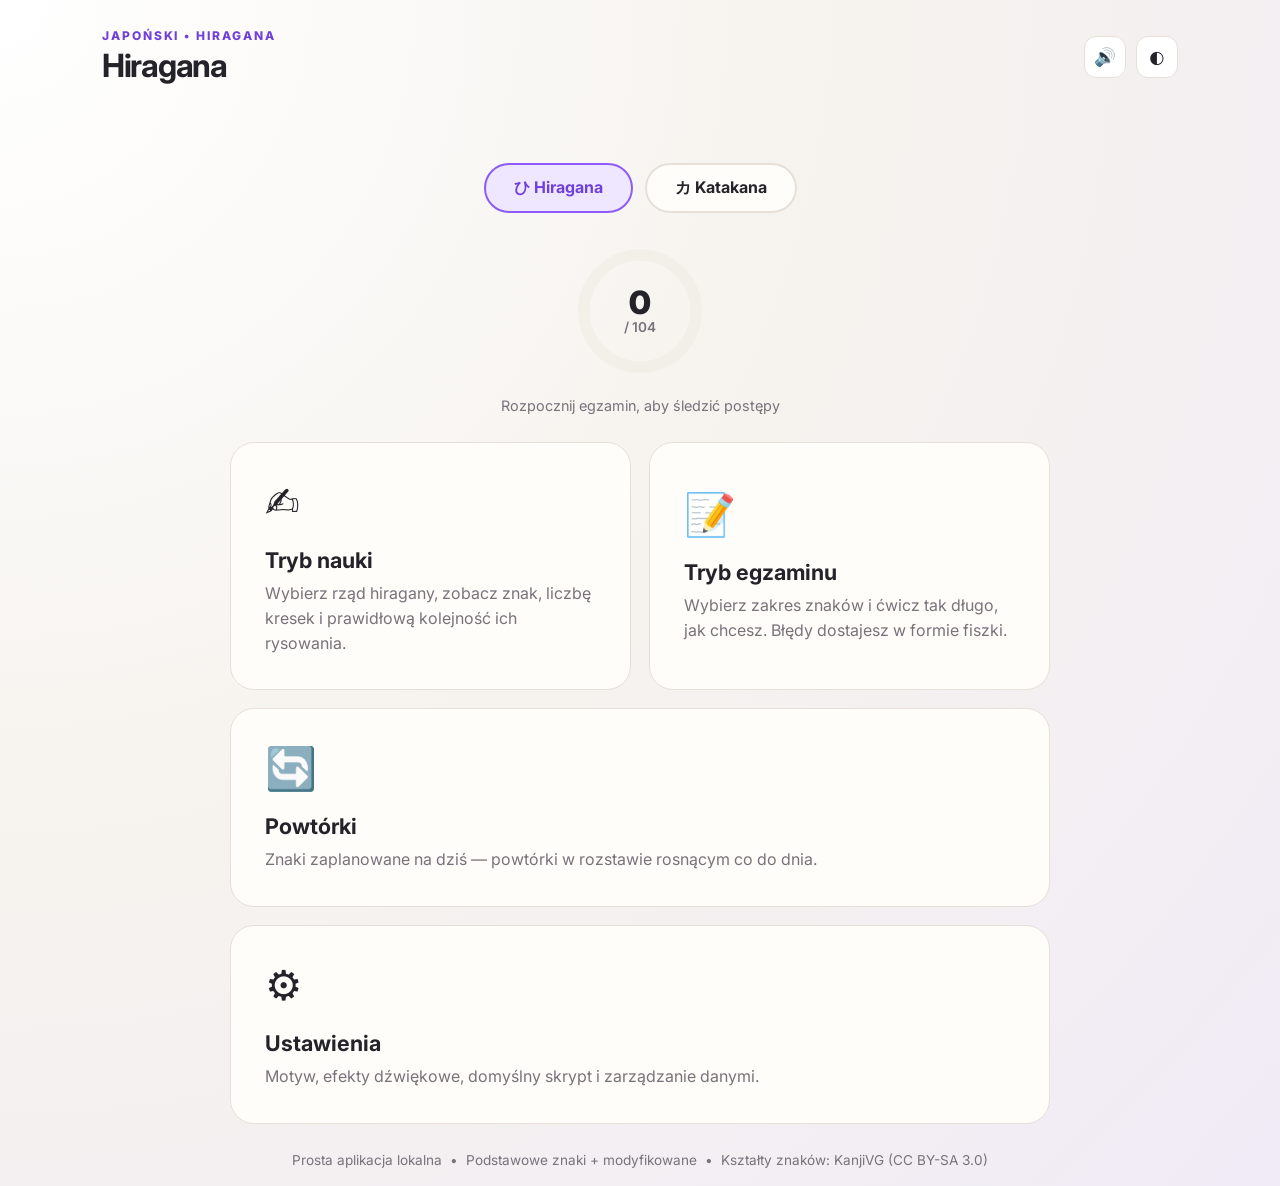
==== commit 1914cf78: "style: adopt Prettier formatting tests-learn.html and tests-daily.html needed their implicit </head>" ====
--- a/index.html
+++ b/index.html
@@ -1,92 +1,101 @@
 <!doctype html>
 <html lang="pl">
-<head>
-  <meta charset="utf-8">
-  <meta name="viewport" content="width=device-width, initial-scale=1">
-  <meta name="description" content="Aplikacja do nauki japońskiej kany — hiragany i katakany, z animacjami kresek i trybem egzaminu.">
-  <title>Kana — nauka i egzamin</title>
+  <head>
+    <meta charset="utf-8" />
+    <meta name="viewport" content="width=device-width, initial-scale=1" />
+    <meta
+      name="description"
+      content="Aplikacja do nauki japońskiej kany — hiragany i katakany, z animacjami kresek i trybem egzaminu."
+    />
+    <title>Kana — nauka i egzamin</title>
 
-  <!-- T14 — PWA. Ścieżki WZGLĘDNE, bo aplikacja żyje pod /hiragana-study/. -->
-  <link rel="manifest" href="manifest.webmanifest">
-  <link rel="icon" href="icons/icon-192.png" type="image/png">
-  <link rel="apple-touch-icon" href="icons/apple-touch-icon.png">
-  <!-- Kolor paska zależny od motywu systemu; manifest deklaruje dark jako domyślny. -->
-  <meta name="theme-color" content="#121116" media="(prefers-color-scheme: dark)">
-  <meta name="theme-color" content="#f6f3ee" media="(prefers-color-scheme: light)">
-  <meta name="mobile-web-app-capable" content="yes">
-  <meta name="apple-mobile-web-app-status-bar-style" content="black-translucent">
-  <meta name="apple-mobile-web-app-title" content="Kana">
+    <!-- T14 — PWA. Ścieżki WZGLĘDNE, bo aplikacja żyje pod /hiragana-study/. -->
+    <link rel="manifest" href="manifest.webmanifest" />
+    <link rel="icon" href="icons/icon-192.png" type="image/png" />
+    <link rel="apple-touch-icon" href="icons/apple-touch-icon.png" />
+    <!-- Kolor paska zależny od motywu systemu; manifest deklaruje dark jako domyślny. -->
+    <meta name="theme-color" content="#121116" media="(prefers-color-scheme: dark)" />
+    <meta name="theme-color" content="#f6f3ee" media="(prefers-color-scheme: light)" />
+    <meta name="mobile-web-app-capable" content="yes" />
+    <meta name="apple-mobile-web-app-status-bar-style" content="black-translucent" />
+    <meta name="apple-mobile-web-app-title" content="Kana" />
 
-  <link rel="preconnect" href="https://fonts.googleapis.com">
-  <link rel="preconnect" href="https://fonts.gstatic.com" crossorigin>
-  <link href="https://fonts.googleapis.com/css2?family=Inter:wght@400;500;600;700;800;900&family=Noto+Sans+JP:wght@400;500;700;900&display=swap" rel="stylesheet">
-  <!--
+    <link rel="preconnect" href="https://fonts.googleapis.com" />
+    <link rel="preconnect" href="https://fonts.gstatic.com" crossorigin />
+    <link
+      href="https://fonts.googleapis.com/css2?family=Inter:wght@400;500;600;700;800;900&family=Noto+Sans+JP:wght@400;500;700;900&display=swap"
+      rel="stylesheet"
+    />
+    <!--
     Ustawiamy motyw przed pierwszym rysowaniem, żeby nie było prześwitu.
     Kolejność: hiragana-settings → stary hiragana-theme (migracja) → system.
     Ten sam zestaw wartości, co `readLegacyTheme()`/`resolveTheme()` w app.js,
     żeby pierwszy paint i aplikacja zawsze się zgadzały.
     Bootstrap nic nie zapisuje — właściwa migracja należy do `loadSettings()`.
   -->
-  <script>
-    (function () {
-      var theme = null;   // null = jeszcze nie ustalone
+    <script>
+      (function () {
+        var theme = null; // null = jeszcze nie ustalone
 
-      try {
-        var raw = localStorage.getItem('hiragana-settings');
+        try {
+          var raw = localStorage.getItem('hiragana-settings');
 
-        if (raw) {
-          var parsed = JSON.parse(raw);
-          if (parsed && ['light', 'dark', 'system'].indexOf(parsed.theme) !== -1) {
-            theme = parsed.theme;
+          if (raw) {
+            var parsed = JSON.parse(raw);
+            if (parsed && ['light', 'dark', 'system'].indexOf(parsed.theme) !== -1) {
+              theme = parsed.theme;
+            }
+          }
+        } catch (error) {
+          /* uszkodzony zapis - próbujemy klucza sprzed T26 */
+        }
+
+        // klucz sprzed T26 tylko wtedy, gdy nowy store niczego nie dał
+        if (theme === null) {
+          try {
+            var legacy = localStorage.getItem('hiragana-theme');
+            if (legacy === 'light' || legacy === 'dark') {
+              theme = legacy;
+            }
+          } catch (error) {
+            /* zostajemy przy 'system' */
           }
         }
-      } catch (error) {
-        /* uszkodzony zapis - próbujemy klucza sprzed T26 */
-      }
 
-      // klucz sprzed T26 tylko wtedy, gdy nowy store niczego nie dał
-      if (theme === null) {
-        try {
-          var legacy = localStorage.getItem('hiragana-theme');
-          if (legacy === 'light' || legacy === 'dark') {
-            theme = legacy;
-          }
-        } catch (error) {
-          /* zostajemy przy 'system' */
-        }
-      }
+        document.documentElement.dataset.theme =
+          theme === null || theme === 'system'
+            ? matchMedia('(prefers-color-scheme: dark)').matches
+              ? 'dark'
+              : 'light'
+            : theme;
+      })();
+    </script>
+    <link rel="stylesheet" href="style.css" />
+  </head>
+  <body>
+    <div class="app-shell">
+      <header class="topbar">
+        <div>
+          <div id="scriptEyebrow" class="eyebrow">JAPOŃSKI • HIRAGANA</div>
+          <h1 id="appTitle">Hiragana</h1>
+        </div>
+        <div class="topbar-actions">
+          <button id="homeBtn" class="ghost hidden">← Menu</button>
+          <button id="muteToggle" class="icon-btn" type="button" aria-label="Wycisz dźwięk"></button>
+          <button id="themeToggle" class="icon-btn" type="button" aria-label="Zmień motyw"></button>
+        </div>
+      </header>
 
-      document.documentElement.dataset.theme = (theme === null || theme === 'system')
-        ? (matchMedia('(prefers-color-scheme: dark)').matches ? 'dark' : 'light')
-        : theme;
-    })();
-  </script>
-  <link rel="stylesheet" href="style.css">
-</head>
-<body>
-  <div class="app-shell">
-    <header class="topbar">
-      <div>
-        <div id="scriptEyebrow" class="eyebrow">JAPOŃSKI • HIRAGANA</div>
-        <h1 id="appTitle">Hiragana</h1>
-      </div>
-      <div class="topbar-actions">
-        <button id="homeBtn" class="ghost hidden">← Menu</button>
-        <button id="muteToggle" class="icon-btn" type="button" aria-label="Wycisz dźwięk"></button>
-        <button id="themeToggle" class="icon-btn" type="button" aria-label="Zmień motyw"></button>
-      </div>
-    </header>
+      <main id="app"></main>
 
-    <main id="app"></main>
-
-    <footer>
-      <span>Prosta aplikacja lokalna</span>
-      <span>•</span>
-      <span>Podstawowe znaki + modyfikowane</span>
-      <span>•</span>
-      <span>Kształty znaków: KanjiVG (CC BY-SA 3.0)</span>
-    </footer>
-  </div>
-  <script src="app.js"></script>
-</body>
+      <footer>
+        <span>Prosta aplikacja lokalna</span>
+        <span>•</span>
+        <span>Podstawowe znaki + modyfikowane</span>
+        <span>•</span>
+        <span>Kształty znaków: KanjiVG (CC BY-SA 3.0)</span>
+      </footer>
+    </div>
+    <script src="app.js"></script>
+  </body>
 </html>
--- a/style.css
+++ b/style.css
@@ -23,9 +23,9 @@
   --good: #2f9e6d;
   --warn: #e6a23c;
   --bad: #d95c67;
-  --mastered: #d4a017;
-
-  --shadow: 0 18px 50px rgba(52, 41, 67, .10);
+  --mastered: #1f74c4;
+
+  --shadow: 0 18px 50px rgba(52, 41, 67, 0.1);
 
   --btn-secondary-bg: #eee9e2;
   --btn-secondary-ink: #25232a;
@@ -33,7 +33,6 @@
 
   color-scheme: light;
 }
-
 
 /* =========================================================
    DARK MODE
@@ -55,15 +54,14 @@
   --good: #43b982;
   --warn: #f0b24a;
   --bad: #e16b77;
-  --mastered: #f0c040;
-  --shadow: 0 18px 50px rgba(0, 0, 0, .35);
+  --mastered: #4aa8f0;
+  --shadow: 0 18px 50px rgba(0, 0, 0, 0.35);
   --btn-secondary-bg: #302c35;
   --btn-secondary-ink: #f3eff8;
   --progress-bg: #332f38;
   color-scheme: dark;
 }
 
-
 /* =========================================================
    RESET / GLOBAL
 ========================================================= */
@@ -76,18 +74,12 @@
   margin: 0;
   min-height: 100vh;
 
-  background:
-    radial-gradient(
-      circle at top left,
-      var(--bg-gradient-1) 0,
-      var(--bg) 48%,
-      var(--bg-gradient-2) 100%
-    );
+  background: radial-gradient(circle at top left, var(--bg-gradient-1) 0, var(--bg) 48%, var(--bg-gradient-2) 100%);
 
   color: var(--ink);
 
   font-family:
-    'Inter',
+    "Inter",
     ui-sans-serif,
     system-ui,
     -apple-system,
@@ -95,17 +87,16 @@
     "Segoe UI",
     sans-serif;
 
-  font-feature-settings: 'liga', 'kern';
+  font-feature-settings: "liga", "kern";
 
   transition:
-    background .25s ease,
-    color .25s ease;
+    background 0.25s ease,
+    color 0.25s ease;
 }
 
 button {
   font: inherit;
 }
-
 
 /* =========================================================
    APP SHELL
@@ -120,7 +111,6 @@
   flex-direction: column;
 }
 
-
 /* =========================================================
    HEADER
 ========================================================= */
@@ -139,8 +129,8 @@
 }
 
 .eyebrow {
-  font-size: .75rem;
-  letter-spacing: .16em;
+  font-size: 0.75rem;
+  letter-spacing: 0.16em;
   font-weight: 800;
   color: var(--accent-dark);
 }
@@ -148,9 +138,8 @@
 h1 {
   margin: 3px 0 0;
   font-size: 2rem;
-  letter-spacing: -.04em;
-}
-
+  letter-spacing: -0.04em;
+}
 
 /* =========================================================
    FOOTER
@@ -160,13 +149,12 @@
   margin-top: auto;
   padding-top: 28px;
   color: var(--muted);
-  font-size: .85rem;
+  font-size: 0.85rem;
   display: flex;
   gap: 8px;
   justify-content: center;
   flex-wrap: wrap;
 }
-
 
 /* =========================================================
    ICON BUTTONS (theme toggle, mute toggle)
@@ -181,7 +169,7 @@
   color: var(--ink);
   font-size: 1.1rem;
   cursor: pointer;
-  transition: .15s ease;
+  transition: 0.15s ease;
   display: grid;
   place-items: center;
 }
@@ -196,26 +184,20 @@
   outline-offset: 2px;
 }
 
-
 /* =========================================================
    CARDS
 ========================================================= */
 
 .card {
-  background: color-mix(
-    in srgb,
-    var(--card) 92%,
-    transparent
-  );
+  background: color-mix(in srgb, var(--card) 92%, transparent);
   border: 1px solid var(--line);
   border-radius: 24px;
   box-shadow: var(--shadow);
   transition:
-    background .25s ease,
-    border-color .25s ease,
-    box-shadow .25s ease;
-}
-
+    background 0.25s ease,
+    border-color 0.25s ease,
+    box-shadow 0.25s ease;
+}
 
 /* =========================================================
    BUTTONS
@@ -232,13 +214,13 @@
 .controls button {
   white-space: nowrap;
   padding: 10px 12px;
-  font-size: .9rem;
+  font-size: 0.9rem;
 }
 
 .controls .btn:disabled {
   background: var(--btn-secondary-bg);
   color: var(--btn-secondary-ink);
-  opacity: .65;
+  opacity: 0.65;
   cursor: default;
 }
 
@@ -249,9 +231,9 @@
   cursor: pointer;
   font-weight: 750;
   transition:
-    transform .15s ease,
-    background .15s ease,
-    opacity .15s ease;
+    transform 0.15s ease,
+    background 0.15s ease,
+    opacity 0.15s ease;
 }
 
 .btn:hover {
@@ -282,10 +264,9 @@
 }
 
 .btn:disabled {
-  opacity: .45;
+  opacity: 0.45;
   cursor: not-allowed;
 }
-
 
 /* =========================================================
    GHOST BUTTON (home/back)
@@ -298,7 +279,7 @@
   border-radius: 12px;
   padding: 9px 14px;
   cursor: pointer;
-  transition: .15s ease;
+  transition: 0.15s ease;
 }
 
 .ghost:hover {
@@ -310,7 +291,6 @@
   outline: 2px solid var(--accent);
   outline-offset: 2px;
 }
-
 
 /* =========================================================
    MENU
@@ -321,13 +301,15 @@
   grid-template-columns: repeat(2, 1fr);
   gap: 18px;
   max-width: 820px;
-  margin: 18px auto 0;
+  /* wykres postępu stoi teraz NAD kartami, więc potrzebuje tego samego
+     odstępu, który wcześniej dzielił go od kart */
+  margin: 28px auto 0;
 }
 
 .menu-card {
   padding: 34px;
   cursor: pointer;
-  transition: .18s ease;
+  transition: 0.18s ease;
   border: 1px solid var(--line);
   background: var(--card);
   border-radius: 24px;
@@ -367,10 +349,9 @@
   line-height: 1.55;
 }
 
-.menu-card.settings-entry {
+.menu-card.full {
   grid-column: 1 / -1;
 }
-
 
 /* =========================================================
    USTAWIENIA
@@ -392,8 +373,8 @@
 
 .settings-group h3 {
   margin: 0 0 14px;
-  font-size: .95rem;
-  letter-spacing: -.01em;
+  font-size: 0.95rem;
+  letter-spacing: -0.01em;
 }
 
 .settings-row {
@@ -406,7 +387,7 @@
 
 .settings-label {
   color: var(--muted);
-  font-size: .9rem;
+  font-size: 0.9rem;
   font-weight: 600;
 }
 
@@ -418,13 +399,129 @@
 
 .settings-pills .script-btn {
   padding: 9px 18px;
-  font-size: .85rem;
+  font-size: 0.85rem;
 }
 
 .settings-actions {
   display: flex;
   flex-direction: column;
   gap: 10px;
+}
+
+/* =========================================================
+   PRZEGLĄD (T21)
+   ========================================================= */
+
+.review {
+  max-width: 820px;
+  margin: 50px auto 0;
+}
+
+.review > h2 {
+  margin: 4px 0 18px;
+}
+
+.review-summary {
+  color: var(--muted);
+  font-size: 0.95rem;
+  margin: 0 0 14px;
+}
+
+.review-empty {
+  padding: 28px 24px;
+  text-align: center;
+}
+
+.review-empty-title {
+  color: var(--ink);
+  font-weight: 700;
+  font-size: 1.1rem;
+  margin: 0 0 8px;
+}
+
+.review-empty p {
+  color: var(--muted);
+  line-height: 1.6;
+  margin: 0 0 20px;
+}
+
+.review-list {
+  list-style: none;
+  margin: 0 0 20px;
+  padding: 0;
+  display: grid;
+  gap: 8px;
+}
+
+.review-row {
+  display: flex;
+  align-items: center;
+  gap: 12px;
+  flex-wrap: wrap;
+  padding: 8px 12px;
+  border: 1px solid var(--line);
+  border-radius: 14px;
+  background: var(--card-solid);
+}
+
+/* kafelek znaku — wizualnie spójny z .kana-btn z Learn, ale osobna klasa,
+   żeby nie dziedziczyć semantyki masteryLevel() jako statusu SRS */
+.review-kana {
+  border: 1px solid var(--line);
+  background: var(--card);
+  color: var(--ink);
+  border-radius: 12px;
+  padding: 8px 12px;
+  font-size: 1.1rem;
+  font-family: "Noto Sans JP", "Hiragino Kaku Gothic ProN", "Yu Gothic", sans-serif;
+  cursor: pointer;
+  transition:
+    border-color 0.15s ease,
+    transform 0.15s ease;
+}
+
+.review-kana:hover {
+  border-color: var(--accent-hover);
+  transform: translateY(-1px);
+}
+
+.review-kana:focus-visible {
+  outline: 2px solid var(--accent);
+  outline-offset: 2px;
+}
+
+.review-meta {
+  display: flex;
+  align-items: center;
+  gap: 6px;
+  flex-wrap: wrap;
+  margin-left: auto;
+}
+
+.review-tag {
+  font-size: 0.72rem;
+  font-weight: 600;
+  color: var(--ink);
+  background: var(--progress-bg);
+  border-radius: 999px;
+  padding: 3px 9px;
+  white-space: nowrap;
+}
+
+.review-tag-warn {
+  background: color-mix(in srgb, var(--bad) 16%, transparent);
+  color: var(--bad);
+}
+
+.review-tag-quiet {
+  color: var(--muted);
+  background: transparent;
+  border: 1px solid var(--line);
+}
+
+.review-start {
+  display: block;
+  margin: 0 auto;
 }
 
 .btn-danger {
@@ -457,7 +554,7 @@
   font-size: 1rem;
   font-weight: 700;
   cursor: pointer;
-  transition: .15s ease;
+  transition: 0.15s ease;
 }
 
 .script-btn:hover {
@@ -476,8 +573,7 @@
   outline-offset: 2px;
 }
 
-
- /* =========================================================
+/* =========================================================
    MASTERY DONUT (menu)
  ========================================================= */
 
@@ -485,7 +581,8 @@
   max-width: 820px;
   margin: 28px auto 0;
   text-align: center;
-  animation: fadeSlideIn 0.4s ease 0.15s both;
+  /* wykres jest teraz pierwszy, więc nie może animować się po kartach */
+  animation: fadeSlideIn 0.4s ease both;
 }
 
 .mastery-donut {
@@ -518,7 +615,7 @@
 }
 
 .donut-label {
-  font-size: .85rem;
+  font-size: 0.85rem;
   color: var(--muted);
   font-weight: 600;
 }
@@ -528,7 +625,7 @@
   justify-content: center;
   gap: 16px;
   flex-wrap: wrap;
-  font-size: .85rem;
+  font-size: 0.85rem;
   color: var(--muted);
 }
 
@@ -547,10 +644,9 @@
 
 .mastery-hint {
   color: var(--muted);
-  font-size: .9rem;
+  font-size: 0.9rem;
   margin: 10px 0 0;
 }
-
 
 /* =========================================================
    LEARNER
@@ -562,7 +658,6 @@
   gap: 20px;
 }
 
-
 /* =========================================================
    SIDEBAR
 ========================================================= */
@@ -575,13 +670,6 @@
   margin: 4px 0 12px;
 }
 
-.group-grid {
-  display: grid;
-  grid-template-columns: repeat(3, 1fr);
-  gap: 7px;
-}
-
-.group-btn,
 .kana-btn {
   border: 1px solid var(--line);
   background: var(--card-solid);
@@ -590,30 +678,149 @@
   padding: 10px 7px;
   cursor: pointer;
   transition:
-    background .15s ease,
-    border-color .15s ease,
-    color .15s ease,
-    transform .15s ease;
-}
-
-.group-btn:hover,
+    background 0.15s ease,
+    border-color 0.15s ease,
+    color 0.15s ease,
+    transform 0.15s ease;
+}
+
 .kana-btn:hover {
   border-color: var(--accent-hover);
   transform: translateY(-1px);
 }
 
-.group-btn.active {
+/* =========================================================
+   LEARN: KATEGORIE KANA (accordion)
+   Zastępuje poprzednią siatkę przycisków "Rzędy".
+========================================================= */
+
+/*
+   Animacja rozwijania i zwijania sekcji.
+
+   Zawartość `<details>` jest ukrywana przez przeglądarkę, więc zwykłe
+   `max-height` na `.learn-section-body` nic by nie dało — przy zwiniętej
+   sekcji element po prostu nie istnieje w layoutcie. `::details-content`
+   wskazuje dokładnie tę warstwę, którą ukrywa `<details>`:
+
+     height: 0            → sekcja zwinięta
+     height: auto          → sekcja rozwinięta
+
+   `interpolate-size: allow-keywords` pozwala przejściowo liczyć na `auto`,
+   a `allow-discrete` pilnuje, żeby `content-visibility` zmieniło się dopiero
+   na końcu (inaczej treść znikałaaby w połowie animacji zamykania).
+
+   Dzięki temu przejście działa tak samo przy kliknięciu i przy
+   automatycznym rozwijaniu/zwijaniu po nawigacji strzałkami — panel znaków
+   nie jest przebudowywany przy zmianie znaku, więc elementy `<details>`
+   przeżywają zmianę `open`.
+*/
+:root {
+  interpolate-size: allow-keywords;
+}
+
+.learn-section::details-content {
+  height: 0;
+  overflow: hidden;
+  transition:
+    height 0.2s ease,
+    content-visibility 0.2s allow-discrete;
+}
+
+.learn-section[open]::details-content {
+  height: auto;
+}
+
+@media (prefers-reduced-motion: reduce) {
+  .learn-section::details-content {
+    transition: none;
+  }
+}
+
+.learn-section {
+  border: 1px solid var(--line);
+  border-radius: 14px;
+  background: var(--card-solid);
+  margin-top: 8px;
+  overflow: hidden;
+}
+
+.learn-section-head {
+  display: flex;
+  align-items: center;
+  justify-content: space-between;
+  gap: 10px;
+  padding: 11px 13px;
+  cursor: pointer;
+  font-weight: 700;
+  list-style: none;
+  user-select: none;
+  transition: background 0.15s ease;
+}
+
+.learn-section-head::-webkit-details-marker {
+  display: none;
+}
+
+/* własna strzałka — nie zależna od domyślnego markera przeglądarki */
+.learn-section-head::before {
+  content: "▶";
+  font-size: 0.7rem;
+  color: var(--accent);
+  transition: transform 0.15s ease;
+  flex: 0 0 auto;
+}
+
+.learn-section[open] > .learn-section-head::before {
+  transform: rotate(90deg);
+}
+
+.learn-section-head:hover {
   background: var(--soft);
-  border-color: #c8b0ff;
-  color: var(--accent-dark);
-  font-weight: 800;
-}
-
-.kana-list {
-  margin-top: 16px;
+}
+
+.learn-section-head:focus-visible {
+  outline: 2px solid var(--accent);
+  outline-offset: -2px;
+}
+
+.learn-section-label {
+  flex: 1 1 auto;
+}
+
+.learn-section-count {
+  flex: 0 0 auto;
+  font-size: 0.72rem;
+  font-weight: 600;
+  color: var(--muted);
+  background: var(--progress-bg);
+  border-radius: 999px;
+  padding: 2px 9px;
+}
+
+/*
+   Cztery kolumny, nie pięć: dwuznakowe kana yōon (きゃ, しゅ, ちょ…) są
+   wyraźnie szersze od jednoznakowych. Przy pięciu kolumnach w 280px
+   sidebarze przycisk miał 37px, czyli 29px miejsca na glify — きゃ nie
+   mieścił się i łamał się na dwa wiersze, przez co wszystkie przyciski
+   w sekcji Yōon były dwukrotnie wyższe i wyglądały jak kolumna.
+   Cztery kolumny dają ~48px, więc każdy znak mieści się w jednej linii
+   bez zmiany szerokości sidebara (a więc bez ściskania karty nauki).
+*/
+.learn-section-body {
   display: grid;
-  grid-template-columns: repeat(5, 1fr);
+  grid-template-columns: repeat(4, 1fr);
   gap: 7px;
+  padding: 4px 13px 13px;
+  min-width: 0;
+}
+
+/*
+   `min-width: 0` pozwala kolumnom skurczyć się poniżej min-content kana,
+   dzięki czemu siatka nie wypycha poza ekran na wąskich viewportach
+   (domyślne `min-width: auto` pozwalałoby przyciskiem rozpychać kolumny).
+*/
+.learn-section-body .kana-btn {
+  min-width: 0;
 }
 
 .kana-btn {
@@ -622,7 +829,7 @@
   display: grid;
   place-items: center;
   padding: 4px;
-  font-family: 'Noto Sans JP', 'Hiragino Kaku Gothic ProN', 'Yu Gothic', sans-serif;
+  font-family: "Noto Sans JP", "Hiragino Kaku Gothic ProN", "Yu Gothic", sans-serif;
 }
 
 .kana-btn.active {
@@ -655,9 +862,8 @@
   margin-top: 18px;
   text-align: center;
   color: var(--muted);
-  font-size: .78rem;
-}
-
+  font-size: 0.78rem;
+}
 
 /* =========================================================
    STUDY CARD
@@ -679,17 +885,10 @@
   color: var(--accent-dark);
   border-radius: 999px;
   padding: 7px 11px;
-  font-size: .78rem;
+  font-size: 0.78rem;
   font-weight: 800;
   white-space: nowrap;
 }
-
-.sound {
-  font-size: 1.05rem;
-  color: var(--muted);
-  margin-top: 3px;
-}
-
 
 /* =========================================================
    CHARACTER AREA
@@ -713,14 +912,14 @@
   justify-content: center;
   padding: 20px;
   transition:
-    background .25s ease,
-    border-color .25s ease;
+    background 0.25s ease,
+    border-color 0.25s ease;
 }
 
 .char-panel h3 {
   align-self: flex-start;
   margin: 0 0 12px;
-  font-size: .85rem;
+  font-size: 0.85rem;
   color: var(--muted);
 }
 
@@ -737,13 +936,8 @@
 .char {
   font-size: 220px;
   line-height: 1;
-  font-family:
-    'Noto Sans JP',
-    "Hiragino Kaku Gothic ProN",
-    "Yu Gothic",
-    sans-serif;
-}
-
+  font-family: "Noto Sans JP", "Hiragino Kaku Gothic ProN", "Yu Gothic", sans-serif;
+}
 
 /* =========================================================
    SVG ANIMATION
@@ -756,7 +950,9 @@
   display: flex;
   align-items: center;
   justify-content: center;
-  transition: filter 0.3s ease, opacity 0.3s ease;
+  transition:
+    filter 0.3s ease,
+    opacity 0.3s ease;
 }
 
 .svg-wrap svg {
@@ -765,16 +961,9 @@
   display: block;
 }
 
-/* Quiz-me: blur the character */
-.svg-wrap.quiz-hidden {
-  filter: blur(20px);
-  opacity: 0.3;
-  cursor: pointer;
-}
-
 .loading {
   color: var(--muted);
-  font-size: .9rem;
+  font-size: 0.9rem;
   text-align: center;
   line-height: 1.5;
 }
@@ -784,16 +973,15 @@
 }
 
 .kana-fallback {
-  font-family: 'Noto Sans JP', 'Hiragino Kaku Gothic ProN', 'Yu Gothic', sans-serif;
+  font-family: "Noto Sans JP", "Hiragino Kaku Gothic ProN", "Yu Gothic", sans-serif;
 }
 
 .kana-note {
   margin-top: 10px;
-  font-size: .85rem;
+  font-size: 0.85rem;
   color: var(--bad);
   text-align: center;
 }
-
 
 /* =========================================================
    STROKE INDICATOR
@@ -811,13 +999,13 @@
   border-radius: 999px;
   background: var(--card-solid);
   border: 1px solid var(--line);
-  box-shadow: 0 8px 24px rgba(0, 0, 0, .12);
-  font-size: .75rem;
+  box-shadow: 0 8px 24px rgba(0, 0, 0, 0.12);
+  font-size: 0.75rem;
   font-weight: 800;
   white-space: nowrap;
   transition:
-    opacity .3s ease,
-    transform .3s ease;
+    opacity 0.3s ease,
+    transform 0.3s ease;
 }
 
 .stroke-indicator-number {
@@ -828,14 +1016,13 @@
   border-radius: 50%;
   background: var(--accent);
   color: #fff;
-  font-size: .7rem;
+  font-size: 0.7rem;
 }
 
 .stroke-indicator.finished {
-  opacity: .65;
+  opacity: 0.65;
   transform: translateX(-50%) translateY(4px);
 }
-
 
 /* =========================================================
    LEARN NAVIGATION
@@ -850,7 +1037,6 @@
   border-top: 1px solid var(--line);
 }
 
-
 /* =========================================================
    STROKE INFORMATION
 ========================================================= */
@@ -858,18 +1044,9 @@
 .stroke-box {
   margin-top: 20px;
   padding: 17px;
-  background: color-mix(
-    in srgb,
-    var(--soft) 35%,
-    var(--card)
-  );
+  background: color-mix(in srgb, var(--soft) 35%, var(--card));
   border-radius: 18px;
   border: 1px solid var(--line);
-}
-
-.stroke-title {
-  font-weight: 800;
-  margin-bottom: 9px;
 }
 
 .order-line {
@@ -889,7 +1066,7 @@
   border-radius: 50%;
   background: var(--accent);
   color: #fff;
-  font-size: .78rem;
+  font-size: 0.78rem;
   font-weight: 900;
 }
 
@@ -909,11 +1086,14 @@
   border: 1px solid var(--line);
   padding: 8px 10px;
   border-radius: 10px;
-  font-size: .85rem;
+  font-size: 0.85rem;
   display: flex;
   align-items: center;
   gap: 3px;
-  transition: background .2s ease, border-color .2s ease, opacity .2s ease;
+  transition:
+    background 0.2s ease,
+    border-color 0.2s ease,
+    opacity 0.2s ease;
 }
 
 .stroke-step.active {
@@ -922,7 +1102,7 @@
 }
 
 .stroke-step.completed {
-  opacity: .55;
+  opacity: 0.55;
 }
 
 .number {
@@ -933,12 +1113,11 @@
   border-radius: 50%;
   background: var(--accent);
   color: #fff;
-  font-size: .72rem;
+  font-size: 0.72rem;
   font-weight: 800;
   margin-right: 5px;
   flex-shrink: 0;
 }
-
 
 /* =========================================================
    EXAM
@@ -967,7 +1146,7 @@
 .progress > div {
   height: 100%;
   background: var(--accent);
-  transition: width .4s ease;
+  transition: width 0.4s ease;
 }
 
 .exam-progress {
@@ -979,9 +1158,9 @@
   background: var(--soft);
   border: 1px solid color-mix(in srgb, var(--accent) 25%, var(--line));
   color: var(--accent-dark);
-  font-size: .78rem;
+  font-size: 0.78rem;
   font-weight: 800;
-  letter-spacing: .02em;
+  letter-spacing: 0.02em;
 }
 
 .prompt {
@@ -1012,16 +1191,16 @@
   border-radius: 18px;
   padding: 22px;
   font-size: 2.7rem;
-  font-family: 'Noto Sans JP', 'Hiragino Kaku Gothic ProN', 'Yu Gothic', sans-serif;
+  font-family: "Noto Sans JP", "Hiragino Kaku Gothic ProN", "Yu Gothic", sans-serif;
   cursor: pointer;
-  transition: .15s ease;
+  transition: 0.15s ease;
   position: relative;
 }
 
 .answer:hover:not(:disabled) {
   border-color: var(--accent-hover);
   transform: translateY(-2px);
-  box-shadow: 0 4px 16px rgba(0, 0, 0, .08);
+  box-shadow: 0 4px 16px rgba(0, 0, 0, 0.08);
 }
 
 .answer:focus-visible {
@@ -1033,29 +1212,21 @@
   position: absolute;
   top: 8px;
   left: 10px;
-  font-size: .7rem;
+  font-size: 0.7rem;
   font-weight: 700;
   color: var(--muted);
-  font-family: 'Inter', sans-serif;
+  font-family: "Inter", sans-serif;
   opacity: 0.45;
 }
 
 .answer.correct {
   border-color: var(--good);
-  background: color-mix(
-    in srgb,
-    var(--good) 12%,
-    var(--card-solid)
-  );
+  background: color-mix(in srgb, var(--good) 12%, var(--card-solid));
 }
 
 .answer.wrong {
   border-color: var(--bad);
-  background: color-mix(
-    in srgb,
-    var(--bad) 12%,
-    var(--card-solid)
-  );
+  background: color-mix(in srgb, var(--bad) 12%, var(--card-solid));
 }
 
 .answer-correct-anim {
@@ -1073,7 +1244,6 @@
   font-weight: 800;
 }
 
-
 /* =========================================================
    STREAK BADGE
 ========================================================= */
@@ -1083,7 +1253,7 @@
   color: #fff;
   padding: 5px 12px;
   border-radius: 999px;
-  font-size: .8rem;
+  font-size: 0.8rem;
   font-weight: 800;
   animation: pulse 1s ease infinite;
 }
@@ -1094,7 +1264,6 @@
   color: var(--accent-dark);
   margin: 6px 0;
 }
-
 
 /* =========================================================
    FLASHCARD
@@ -1118,7 +1287,7 @@
 .flash-kana {
   font-size: 6rem;
   line-height: 1.1;
-  font-family: 'Noto Sans JP', 'Hiragino Kaku Gothic ProN', 'Yu Gothic', sans-serif;
+  font-family: "Noto Sans JP", "Hiragino Kaku Gothic ProN", "Yu Gothic", sans-serif;
 }
 
 .flash-romaji {
@@ -1145,7 +1314,6 @@
   margin: 0 auto;
 }
 
-
 /* =========================================================
    RESULT
 ========================================================= */
@@ -1160,7 +1328,6 @@
   font-weight: 900;
   color: var(--accent-dark);
 }
-
 
 /* =========================================================
    EXAM SETUP
@@ -1181,7 +1348,7 @@
   border: 1px solid var(--line);
   border-radius: 12px;
   cursor: pointer;
-  transition: .15s ease;
+  transition: 0.15s ease;
 }
 
 .exam-group-option:hover {
@@ -1202,7 +1369,7 @@
 
 .exam-group-option small {
   color: var(--muted);
-  font-family: 'Noto Sans JP', sans-serif;
+  font-family: "Noto Sans JP", sans-serif;
 }
 
 .exam-quick {
@@ -1237,10 +1404,173 @@
   cursor: pointer;
 }
 
-
 /* =========================================================
    PROGRESS PANEL
 ========================================================= */
+
+/*
+   Statystyki dzienne (T15 faza 2).
+   Wszystkie kolory pochodzą z istniejących zmiennych, więc tryb ciemny
+   działa bez osobnych reguł. Brak animacji poza `transition` na słupkach,
+   którą globalnie wyłącza prefers-reduced-motion.
+*/
+.daily-block {
+  margin-top: 18px;
+}
+
+.daily-block h3 {
+  margin: 0 0 12px;
+}
+
+.daily-hint {
+  color: var(--muted);
+  font-size: 0.8rem;
+  margin: 10px 0 0;
+}
+
+.daily-empty {
+  padding: 10px 12px;
+  border: 1px dashed var(--line);
+  border-radius: 12px;
+}
+
+/* --- seria --- */
+.daily-streak-row {
+  display: flex;
+  gap: 18px;
+  flex-wrap: wrap;
+  margin-bottom: 14px;
+}
+
+.daily-streak {
+  display: flex;
+  align-items: baseline;
+  gap: 7px;
+}
+
+.daily-streak-value {
+  font-size: 1.7rem;
+  font-weight: 700;
+  line-height: 1;
+  color: var(--ink);
+}
+
+.daily-streak-value.live {
+  color: var(--good);
+}
+
+.daily-streak.muted .daily-streak-value {
+  font-size: 1.2rem;
+  color: var(--muted);
+}
+
+.daily-streak-label {
+  color: var(--muted);
+  font-size: 0.8rem;
+}
+
+/* --- wykres słupkowy --- */
+.daily-chart {
+  display: flex;
+  align-items: flex-end;
+  gap: 4px;
+  height: 96px;
+  padding: 8px 10px;
+  background: var(--progress-bg);
+  border-radius: 12px;
+}
+
+.daily-bar-slot {
+  flex: 1 1 0;
+  display: flex;
+  flex-direction: column;
+  justify-content: flex-end;
+  align-items: center;
+  height: 100%;
+  min-width: 0;
+}
+
+.daily-bar-track {
+  flex: 1 1 auto;
+  width: 100%;
+  display: flex;
+  align-items: flex-end;
+  justify-content: center;
+  min-height: 0;
+}
+
+.daily-bar {
+  width: 100%;
+  max-width: 18px;
+  border-radius: 3px 3px 0 0;
+  background: var(--accent);
+  transition: height 0.2s ease;
+}
+
+/* dzień bez aktywności — płaska, ale jawna podstawa zamiast pustki */
+.daily-bar-slot.idle .daily-bar {
+  height: 2px;
+  background: var(--line);
+}
+
+/* dzień sprzed rozpoczęcia zbierania — brak słupka w ogóle */
+.daily-bar-slot.before .daily-bar {
+  background: repeating-linear-gradient(45deg, transparent, transparent 3px, var(--line) 3px, var(--line) 6px);
+  opacity: 0.6;
+}
+
+.daily-bar-label {
+  font-size: 0.55rem;
+  color: var(--muted);
+  margin-top: 4px;
+  white-space: nowrap;
+}
+
+/* --- siatka sum --- */
+.daily-grid {
+  display: grid;
+  grid-template-columns: repeat(auto-fit, minmax(104px, 1fr));
+  gap: 8px;
+  margin-top: 12px;
+}
+
+.daily-stat {
+  display: flex;
+  flex-direction: column;
+  padding: 8px 10px;
+  background: var(--card-solid);
+  border: 1px solid var(--line);
+  border-radius: 10px;
+}
+
+.daily-stat b {
+  font-size: 1.05rem;
+  line-height: 1.3;
+}
+
+.daily-stat span {
+  font-size: 0.68rem;
+  color: var(--muted);
+}
+
+@media (max-width: 480px) {
+  .daily-chart {
+    height: 76px;
+    gap: 2px;
+  }
+
+  .daily-bar-label {
+    display: none;
+  }
+
+  .daily-bar-slot:nth-child(even) .daily-bar-label {
+    display: block;
+  }
+
+  .daily-grid {
+    grid-template-columns: repeat(2, 1fr);
+  }
+}
 
 .progress-panel {
   margin-top: 24px;
@@ -1266,15 +1596,15 @@
   padding: 4px 6px;
   border-radius: 6px;
   font-size: 1.1rem;
-  font-family: 'Noto Sans JP', sans-serif;
+  font-family: "Noto Sans JP", sans-serif;
   border: 1px solid transparent;
-  transition: .15s ease;
+  transition: 0.15s ease;
 }
 
 .map-cell small {
-  font-size: .6rem;
-  color: var(--muted);
-  font-family: 'Inter', sans-serif;
+  font-size: 0.6rem;
+  color: var(--muted);
+  font-family: "Inter", sans-serif;
 }
 
 .map-cell.new {
@@ -1317,7 +1647,7 @@
   border: 1px solid var(--line);
   border-radius: 12px;
   background: var(--card-solid);
-  transition: .15s ease;
+  transition: 0.15s ease;
 }
 
 .mistake-chip:hover {
@@ -1326,9 +1656,8 @@
 
 .mistake-kana {
   font-size: 1.8rem;
-  font-family: 'Noto Sans JP', sans-serif;
-}
-
+  font-family: "Noto Sans JP", sans-serif;
+}
 
 /* =========================================================
    ANIMATIONS
@@ -1357,25 +1686,48 @@
 }
 
 @keyframes answerPop {
-  0% { transform: scale(1); }
-  50% { transform: scale(1.05); }
-  100% { transform: scale(1); }
+  0% {
+    transform: scale(1);
+  }
+  50% {
+    transform: scale(1.05);
+  }
+  100% {
+    transform: scale(1);
+  }
 }
 
 @keyframes answerShake {
-  0%, 100% { transform: translateX(0); }
-  15% { transform: translateX(-6px); }
-  30% { transform: translateX(5px); }
-  45% { transform: translateX(-4px); }
-  60% { transform: translateX(3px); }
-  75% { transform: translateX(-2px); }
+  0%,
+  100% {
+    transform: translateX(0);
+  }
+  15% {
+    transform: translateX(-6px);
+  }
+  30% {
+    transform: translateX(5px);
+  }
+  45% {
+    transform: translateX(-4px);
+  }
+  60% {
+    transform: translateX(3px);
+  }
+  75% {
+    transform: translateX(-2px);
+  }
 }
 
 @keyframes pulse {
-  0%, 100% { transform: scale(1); }
-  50% { transform: scale(1.08); }
-}
-
+  0%,
+  100% {
+    transform: scale(1);
+  }
+  50% {
+    transform: scale(1.08);
+  }
+}
 
 /* =========================================================
    TIMER BAR
@@ -1406,11 +1758,10 @@
   position: absolute;
   right: 4px;
   top: -18px;
-  font-size: .7rem;
+  font-size: 0.7rem;
   font-weight: 700;
   color: var(--muted);
 }
-
 
 /* =========================================================
    TYPING MODE (Mode C)
@@ -1425,7 +1776,7 @@
 }
 
 .kana-input {
-  font-family: 'Noto Sans JP', 'Hiragino Kaku Gothic ProN', 'Yu Gothic', sans-serif;
+  font-family: "Noto Sans JP", "Hiragino Kaku Gothic ProN", "Yu Gothic", sans-serif;
   font-size: 2.5rem;
   text-align: center;
   width: 140px;
@@ -1435,7 +1786,9 @@
   background: var(--card-solid);
   color: var(--ink);
   outline: none;
-  transition: border-color .2s ease, background .2s ease;
+  transition:
+    border-color 0.2s ease,
+    background 0.2s ease;
 }
 
 .kana-input:focus {
@@ -1453,7 +1806,7 @@
 }
 
 .romaji-input {
-  font-family: 'Inter', sans-serif;
+  font-family: "Inter", sans-serif;
   font-size: 1.6rem;
   font-weight: 700;
   text-align: center;
@@ -1464,7 +1817,9 @@
   background: var(--card-solid);
   color: var(--ink);
   outline: none;
-  transition: border-color .2s ease, background .2s ease;
+  transition:
+    border-color 0.2s ease,
+    background 0.2s ease;
 }
 
 .romaji-input:focus {
@@ -1481,21 +1836,19 @@
   background: color-mix(in srgb, var(--bad) 8%, var(--card-solid));
 }
 
-
 /* =========================================================
    MODE B: ROMAJI ANSWER BUTTONS
 ========================================================= */
 
 .answer-romaji {
-  font-family: 'Inter', sans-serif;
+  font-family: "Inter", sans-serif;
   font-size: 1.6rem;
   font-weight: 700;
 }
 
 .question-kana {
-  font-family: 'Noto Sans JP', 'Hiragino Kaku Gothic ProN', 'Yu Gothic', sans-serif;
-}
-
+  font-family: "Noto Sans JP", "Hiragino Kaku Gothic ProN", "Yu Gothic", sans-serif;
+}
 
 /* =========================================================
    XP BADGE
@@ -1506,7 +1859,7 @@
   color: #1a1400;
   padding: 5px 12px;
   border-radius: 999px;
-  font-size: .8rem;
+  font-size: 0.8rem;
   font-weight: 800;
   white-space: nowrap;
 }
@@ -1517,7 +1870,6 @@
   color: var(--mastered);
   margin: 6px 0;
 }
-
 
 /* =========================================================
    CONFETTI
@@ -1554,7 +1906,6 @@
   }
 }
 
-
 /* =========================================================
    UTILITY
 ========================================================= */
@@ -1562,7 +1913,6 @@
 .hidden {
   display: none !important;
 }
-
 
 /* =========================================================
    RESPONSIVE: TABLET
@@ -1605,7 +1955,6 @@
   }
 }
 
-
 /* =========================================================
    RESPONSIVE: MOBILE
 ========================================================= */
@@ -1664,7 +2013,7 @@
 
   .mastery-legend {
     gap: 10px;
-    font-size: .78rem;
+    font-size: 0.78rem;
   }
 
   .flash-svg {
@@ -1688,4 +2037,4 @@
   .keyboard-hints {
     display: none;
   }
-}+}
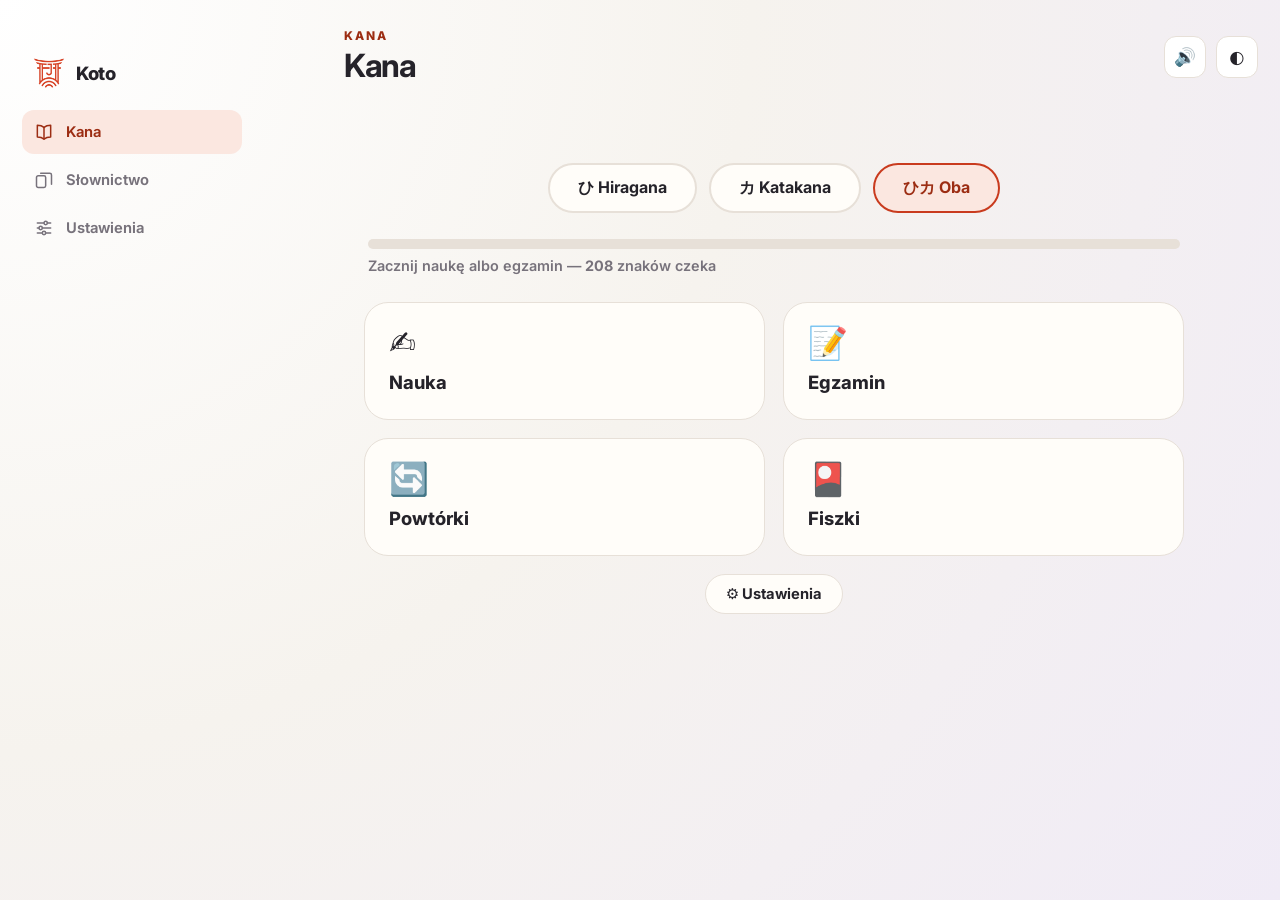
==== commit 574335df: "feat: rebuild the app shell and add the Koto About card" ====
--- a/index.html
+++ b/index.html
@@ -2,23 +2,24 @@
 <html lang="pl">
   <head>
     <meta charset="utf-8" />
-    <meta name="viewport" content="width=device-width, initial-scale=1" />
+    <meta name="viewport" content="width=device-width, initial-scale=1, viewport-fit=cover" />
     <meta
       name="description"
       content="Aplikacja do nauki japońskiej kany — hiragany i katakany, z animacjami kresek i trybem egzaminu."
     />
-    <title>Kana — nauka i egzamin</title>
+    <title>Koto — nauka i egzamin</title>
 
     <!-- T14 — PWA. Ścieżki WZGLĘDNE, bo aplikacja żyje pod /hiragana-study/. -->
     <link rel="manifest" href="manifest.webmanifest" />
-    <link rel="icon" href="icons/icon-192.png" type="image/png" />
-    <link rel="apple-touch-icon" href="icons/apple-touch-icon.png" />
+    <!-- `?v=koto` odcina stary favicon z cache przeglądarki po zmianie marki. -->
+    <link rel="icon" href="icons/icon-192.png?v=koto" type="image/png" />
+    <link rel="apple-touch-icon" href="icons/apple-touch-icon.png?v=koto" />
     <!-- Kolor paska zależny od motywu systemu; manifest deklaruje dark jako domyślny. -->
     <meta name="theme-color" content="#121116" media="(prefers-color-scheme: dark)" />
     <meta name="theme-color" content="#f6f3ee" media="(prefers-color-scheme: light)" />
     <meta name="mobile-web-app-capable" content="yes" />
     <meta name="apple-mobile-web-app-status-bar-style" content="black-translucent" />
-    <meta name="apple-mobile-web-app-title" content="Kana" />
+    <meta name="apple-mobile-web-app-title" content="Koto" />
 
     <link rel="preconnect" href="https://fonts.googleapis.com" />
     <link rel="preconnect" href="https://fonts.gstatic.com" crossorigin />
@@ -75,12 +76,12 @@
   <body>
     <div class="app-shell">
       <header class="topbar">
-        <div>
-          <div id="scriptEyebrow" class="eyebrow">JAPOŃSKI • HIRAGANA</div>
-          <h1 id="appTitle">Hiragana</h1>
+        <button id="homeBtn" class="ghost topbar-back is-hidden" type="button" aria-label="Wróć do menu">←</button>
+        <div class="topbar-titles">
+          <div id="scriptEyebrow" class="eyebrow">KANA</div>
+          <h1 id="appTitle">Kana</h1>
         </div>
         <div class="topbar-actions">
-          <button id="homeBtn" class="ghost hidden">← Menu</button>
           <button id="muteToggle" class="icon-btn" type="button" aria-label="Wycisz dźwięk"></button>
           <button id="themeToggle" class="icon-btn" type="button" aria-label="Zmień motyw"></button>
         </div>
@@ -88,13 +89,9 @@
 
       <main id="app"></main>
 
-      <footer>
-        <span>Prosta aplikacja lokalna</span>
-        <span>•</span>
-        <span>Podstawowe znaki + modyfikowane</span>
-        <span>•</span>
-        <span>Kształty znaków: KanjiVG (CC BY-SA 3.0)</span>
-      </footer>
+      <!-- Nawigacja modułów leży POZA #app: render() podmienia całą treść
+           ekranu, a pasek/szyna musi przetrwać każdy render. -->
+      <nav id="appNav" class="app-nav" aria-label="Główna nawigacja"></nav>
     </div>
     <script src="app.js"></script>
   </body>
--- a/style.css
+++ b/style.css
@@ -13,10 +13,10 @@
   --ink: #25232a;
   --muted: #77727b;
 
-  --accent: #8d5cf6;
-  --accent-dark: #7040db;
-  --accent-hover: #a47dff;
-  --soft: #eee7ff;
+  --accent: #c93b1e;
+  --accent-dark: #9c2d13;
+  --accent-hover: #e4572f;
+  --soft: #fbe7e0;
 
   --line: #e7e0d8;
 
@@ -46,10 +46,10 @@
   --card-solid: #211e27;
   --ink: #f3eff8;
   --muted: #aaa3b2;
-  --accent: #9b70ff;
-  --accent-dark: #b08cff;
-  --accent-hover: #c4a8ff;
-  --soft: #30264a;
+  --accent: #ff7a55;
+  --accent-dark: #ffa184;
+  --accent-hover: #ff9773;
+  --soft: #3b211a;
   --line: #39333f;
   --good: #43b982;
   --warn: #f0b24a;
@@ -105,8 +105,12 @@
 .app-shell {
   max-width: 1120px;
   margin: 0 auto;
-  padding: 28px 22px 18px;
+  /* 84 px = dolny pasek nawigacji (56) + zapas, żeby treść
+     nie chowała się pod paskiem na telefonie. Safe area dokłada się
+     tylko tam, gdzie system faktycznie rezerwuje miejsce. */
+  padding: 28px 22px calc(84px + env(safe-area-inset-bottom));
   min-height: 100vh;
+  min-height: 100dvh;
   display: flex;
   flex-direction: column;
 }
@@ -116,10 +120,30 @@
 ========================================================= */
 
 .topbar {
-  display: flex;
-  justify-content: space-between;
+  display: grid;
+  /* Stała kolumna na powrót: przycisk jest ukrywany przez `visibility`,
+     więc tytuł nie skacze w bok przy przejściu hub → ekran. */
+  grid-template-columns: 42px minmax(0, 1fr) auto;
   align-items: center;
+  gap: 12px;
   margin-bottom: 28px;
+}
+
+.topbar-titles {
+  min-width: 0;
+}
+
+.topbar-back {
+  width: 42px;
+  height: 42px;
+  padding: 0;
+  font-size: 1.05rem;
+  line-height: 1;
+}
+
+.topbar-back.is-hidden {
+  visibility: hidden;
+  pointer-events: none;
 }
 
 .topbar-actions {
@@ -141,19 +165,85 @@
   letter-spacing: -0.04em;
 }
 
-/* =========================================================
-   FOOTER
-========================================================= */
-
-footer {
-  margin-top: auto;
-  padding-top: 28px;
-  color: var(--muted);
-  font-size: 0.85rem;
-  display: flex;
-  gap: 8px;
+/* Tytuł jest teraz nazwą ekranu, a nie alfabetu — musi zmieścić się
+   obok powrotu i dwóch przycisków już przy 320 px. */
+.topbar h1 {
+  font-size: clamp(1.3rem, 4.2vw, 2rem);
+  overflow-wrap: anywhere;
+}
+
+/* =========================================================
+   APP NAV — dolny pasek (mobile) / lewa szyna (desktop)
+======================================================== */
+
+.app-nav {
+  position: fixed;
+  left: 0;
+  right: 0;
+  bottom: 0;
+  z-index: 40;
+  display: flex;
+  align-items: stretch;
+  padding: 6px 8px calc(6px + env(safe-area-inset-bottom));
+  background: var(--card-solid);
+  border-top: 1px solid var(--line);
+  box-shadow: 0 -10px 30px rgba(52, 41, 67, 0.07);
+}
+
+.app-nav-brand {
+  display: none;
+}
+
+.app-nav-items {
+  display: flex;
+  flex: 1;
+  gap: 4px;
+}
+
+.app-nav-item {
+  flex: 1;
+  display: flex;
+  flex-direction: column;
+  align-items: center;
   justify-content: center;
-  flex-wrap: wrap;
+  gap: 3px;
+  min-height: 44px;
+  padding: 4px 6px;
+  border: 0;
+  border-radius: 12px;
+  background: none;
+  color: var(--muted);
+  font-size: 0.7rem;
+  font-weight: 650;
+  cursor: pointer;
+  transition:
+    background 0.15s ease,
+    color 0.15s ease;
+}
+
+.app-nav-icon {
+  width: 22px;
+  height: 22px;
+}
+
+.app-nav-item.active {
+  color: var(--accent-dark);
+  background: var(--soft);
+}
+
+.app-nav-item:focus-visible {
+  outline: 2px solid var(--accent);
+  outline-offset: 2px;
+}
+
+/* Sesja w toku (nauka, egzamin, fiszki) = pełny focus: nawigacja znika,
+   wyjściem jest wyłącznie powrót w top barze. */
+body.focus-mode .app-nav {
+  display: none;
+}
+
+body.focus-mode .app-shell {
+  padding-bottom: 18px;
 }
 
 /* =========================================================
@@ -205,14 +295,19 @@
 
 .controls {
   display: grid;
-  grid-template-columns: repeat(3, 1fr);
+  /* Trzy przyciski w rzędzie tylko wtedy, gdy się mieszczą. Na wąskim panelu
+     siatka sama przechodzi na dwie kolumny albo jedną, zamiast ściskać
+     etykiety do szerokości pojedynczego słowa (i wypychać karty). */
+  grid-template-columns: repeat(auto-fit, minmax(80px, 1fr));
   gap: 10px;
   margin-top: 18px;
   width: 100%;
 }
 
 .controls button {
-  white-space: nowrap;
+  /* Zawijanie zamiast `nowrap`: na wąskim panelu etykieta schodzi do dwóch
+     linii, ale przycisk nie wypycha już całej karty. */
+  white-space: normal;
   padding: 10px 12px;
   font-size: 0.9rem;
 }
@@ -353,6 +448,78 @@
   grid-column: 1 / -1;
 }
 
+/*
+   Kafelek menu: ikona i nazwa, bez akapitu opisu. Cztery kafelki w siatce
+   2×2 zastąpiły pięć kart z tekstem — opis trybu jest w środku, nie na
+   wejściu, bo przy pięciu kartach menu rosło do dwóch ekranów na telefonie.
+*/
+.menu-card.tile {
+  display: flex;
+  flex-direction: column;
+  align-items: flex-start;
+  gap: 12px;
+  padding: 24px;
+  position: relative;
+  min-height: 118px;
+}
+
+.menu-card.tile .menu-icon {
+  font-size: 2rem;
+  margin: 0;
+  line-height: 1;
+}
+
+.tile-title {
+  font-size: 1.15rem;
+  font-weight: 750;
+}
+
+.tile-badge {
+  position: absolute;
+  top: 14px;
+  right: 16px;
+  min-width: 26px;
+  padding: 2px 8px;
+  border-radius: 999px;
+  background: var(--accent);
+  color: #fff;
+  font-size: 0.78rem;
+  font-weight: 800;
+  text-align: center;
+}
+
+/* cienki pasek narzędzi pod kafelkami — Ustawienia nie są trybem nauki */
+.menu-tools {
+  display: flex;
+  justify-content: center;
+  gap: 10px;
+  max-width: 820px;
+  margin: 18px auto 0;
+  flex-wrap: wrap;
+}
+
+.menu-tool {
+  border: 1px solid var(--line);
+  background: var(--card);
+  color: var(--ink);
+  border-radius: 999px;
+  padding: 10px 20px;
+  font-family: inherit;
+  font-size: 0.92rem;
+  font-weight: 700;
+  cursor: pointer;
+  transition: 0.18s ease;
+}
+
+.menu-tool:hover {
+  border-color: var(--accent-hover);
+}
+
+.menu-tool:focus-visible {
+  outline: 2px solid var(--accent);
+  outline-offset: 2px;
+}
+
 /* =========================================================
    USTAWIENIA
  ========================================================= */
@@ -406,6 +573,22 @@
   display: flex;
   flex-direction: column;
   gap: 10px;
+}
+
+.about-copy p {
+  margin: 0 0 10px;
+  color: var(--muted);
+  font-size: 0.9rem;
+  line-height: 1.65;
+}
+
+.about-copy p:last-child {
+  margin-bottom: 0;
+}
+
+.about-copy a {
+  color: var(--accent-dark);
+  text-underline-offset: 2px;
 }
 
 /* =========================================================
@@ -540,6 +723,7 @@
 .script-switcher {
   display: flex;
   justify-content: center;
+  flex-wrap: wrap;
   gap: 12px;
   max-width: 820px;
   margin: 50px auto 0;
@@ -574,78 +758,54 @@
 }
 
 /* =========================================================
-   MASTERY DONUT (menu)
- ========================================================= */
-
-.mastery-overview {
+   MASTERY STRIP (menu)
+   ---------------------------------------------------------
+   Pasek zastąpił donut: te same dane, jedna linia pionu.
+   Segmenty to `flex: <liczba znaków>`, więc proporcje liczy
+   przeglądarka — bez ręcznego przeliczania na obwód okręgu.
+========================================================= */
+
+.mastery-strip {
   max-width: 820px;
-  margin: 28px auto 0;
-  text-align: center;
-  /* wykres jest teraz pierwszy, więc nie może animować się po kartach */
+  margin: 26px auto 0;
+  padding: 0 4px;
   animation: fadeSlideIn 0.4s ease both;
 }
 
-.mastery-donut {
-  position: relative;
-  width: 140px;
-  height: 140px;
-  margin: 0 auto 16px;
-}
-
-.donut-svg {
-  width: 100%;
+.mastery-strip-bar {
+  display: flex;
+  height: 10px;
+  border-radius: 999px;
+  overflow: hidden;
+  background: var(--line);
+}
+
+.mastery-seg {
+  display: block;
   height: 100%;
-  transform: rotate(-90deg);
-}
-
-.donut-center {
-  position: absolute;
-  inset: 0;
-  display: flex;
-  flex-direction: column;
-  align-items: center;
-  justify-content: center;
-}
-
-.donut-number {
-  font-size: 2rem;
-  font-weight: 900;
-  color: var(--ink);
-  line-height: 1;
-}
-
-.donut-label {
-  font-size: 0.85rem;
-  color: var(--muted);
+}
+
+.mastery-seg.mastered {
+  background: var(--mastered);
+}
+
+.mastery-seg.good {
+  background: var(--good);
+}
+
+.mastery-seg.learning {
+  background: var(--warn);
+}
+
+.mastery-seg.hard {
+  background: var(--bad);
+}
+
+.mastery-strip-text {
+  margin: 8px 0 0;
+  color: var(--muted);
+  font-size: 0.9rem;
   font-weight: 600;
-}
-
-.mastery-legend {
-  display: flex;
-  justify-content: center;
-  gap: 16px;
-  flex-wrap: wrap;
-  font-size: 0.85rem;
-  color: var(--muted);
-}
-
-.legend-item {
-  display: flex;
-  align-items: center;
-  gap: 5px;
-}
-
-.legend-dot {
-  width: 10px;
-  height: 10px;
-  border-radius: 50%;
-  display: inline-block;
-}
-
-.mastery-hint {
-  color: var(--muted);
-  font-size: 0.9rem;
-  margin: 10px 0 0;
 }
 
 /* =========================================================
@@ -654,7 +814,10 @@
 
 .learner {
   display: grid;
-  grid-template-columns: 280px 1fr;
+  /* `minmax(0, 1fr)` zamiast `1fr`: domyślne minimum `auto` blokowało
+     kurczenie kolumny do min-content karty, przez co siatka nie mieściła
+     się w oknie 801–946 px. */
+  grid-template-columns: 280px minmax(0, 1fr);
   gap: 20px;
 }
 
@@ -823,6 +986,22 @@
   min-width: 0;
 }
 
+/* W trybie „Oba" sekcja zawiera dwa alfabety — granica między nimi musi być
+   widoczna, bo 20 znaków hiragany i 20 katakany to nie jedna lista. */
+.kana-script-label {
+  grid-column: 1 / -1;
+  margin-top: 4px;
+  color: var(--muted);
+  font-size: 0.72rem;
+  font-weight: 800;
+  letter-spacing: 0.08em;
+  text-transform: uppercase;
+}
+
+.kana-script-label:first-child {
+  margin-top: 0;
+}
+
 .kana-btn {
   font-size: 1.15rem;
   aspect-ratio: 1;
@@ -870,6 +1049,11 @@
 ========================================================= */
 
 .study-card {
+  /* Karta jest elementem siatki `.learner`; bez tego jej automatyczne minimum
+     (`min-width: auto`) znów liczyłoby się od min-content dzieci i mogłoby
+     wypchnąć kolumnę, gdyby któryś element (np. `.learn-nav`) zrobił się
+     szerszy. Panele i tak kurczą się przez `minmax(0, 1fr)`. */
+  min-width: 0;
   padding: 28px;
 }
 
@@ -896,12 +1080,15 @@
 
 .character-area {
   display: grid;
-  grid-template-columns: 1fr 1fr;
+  /* Obie kolumny muszą móc zejść poniżej min-content swoich paneli,
+     inaczej pierwszy panel (szerszy przez przyciski) wypycha drugi. */
+  grid-template-columns: minmax(0, 1fr) minmax(0, 1fr);
   gap: 20px;
   margin-top: 22px;
 }
 
 .char-panel {
+  min-width: 0;
   min-height: 390px;
   border: 1px solid var(--line);
   border-radius: 20px;
@@ -945,8 +1132,12 @@
 
 .svg-wrap {
   position: relative;
-  width: 250px;
-  height: 250px;
+  /* Płynny zamiast sztywnych 250 px: glif skaluje się z panelem i nigdy go
+     nie przekracza, a na szerokim ekranie zatrzymuje się na 250 px. */
+  width: 100%;
+  max-width: 250px;
+  height: auto;
+  aspect-ratio: 1;
   display: flex;
   align-items: center;
   justify-content: center;
@@ -981,6 +1172,61 @@
   font-size: 0.85rem;
   color: var(--bad);
   text-align: center;
+}
+
+/* =========================================================
+   DRAWING CANVAS (T13, warstwa 1)
+========================================================= */
+
+.draw-canvas {
+  /* Rodzeństwo SVG wewnątrz `.svg-wrap`, nie osobny kontener — dzięki temu
+     geometria pola znaku zostaje bez zmian (patrz §28). */
+  position: absolute;
+  inset: 0;
+  width: 100%;
+  height: 100%;
+  /* `visibility`, nie `display` — canvas musi mieć wymiar także poza trybem
+     rysowania, bo ocena przelicza wzór przez jego pole (getBoundingClientRect
+     dla elementu `display:none` zwraca zera i wzór wychodzi w złym układzie). */
+  visibility: hidden;
+  cursor: crosshair;
+  /* Palec rysuje, a nie przewija strony. */
+  touch-action: none;
+}
+
+.svg-wrap.drawing .draw-canvas {
+  visibility: visible;
+}
+
+/* W trybie rysowania znak zostaje jako blada podkładka do obrysowania. */
+.svg-wrap.drawing svg {
+  opacity: 0.16;
+}
+
+/* Ustawienie „Znak wzorcowy" → Ukryty: w trybie rysowania znak znika
+   całkiem, razem z numerami kresek (to <text> w tym samym SVG). Poza trybem
+   rysowania ustawienie nic nie zmienia, więc podgląd znaku zostaje. */
+.svg-wrap.drawing.hide-guide svg,
+.svg-wrap.drawing.hide-guide .kana-fallback {
+  opacity: 0;
+}
+
+/* Werdykt oceny (warstwa 2). Pusty element nie zajmuje miejsca, więc nie
+   wpływa na układ karty, dopóki nie ma czego pokazać. */
+.draw-result {
+  margin-top: 10px;
+  font-size: 0.85rem;
+  font-weight: 700;
+  color: var(--muted);
+  text-align: center;
+}
+
+.draw-result:empty {
+  display: none;
+}
+
+.draw-result.passed {
+  color: var(--good);
 }
 
 /* =========================================================
@@ -1315,6 +1561,144 @@
 }
 
 /* =========================================================
+   FISZKI SŁOWNICTWA (T19 — warstwa 3)
+   ---------------------------------------------------------
+   Odpowiedzi są zdaniami po polsku, a nie znakami, więc dostają
+   własny wariant rozmiaru i jedną kolumnę: dwie kolumny łamałyby
+   „proszę powiedzieć jeszcze raz" na 320 px do trzech linii.
+========================================================= */
+
+.vocab-progress {
+  display: flex;
+  justify-content: space-between;
+  gap: 12px;
+  flex-wrap: wrap;
+  color: var(--muted);
+  font-weight: 600;
+}
+
+.question-vocab {
+  font-family: "Noto Sans JP", "Hiragino Kaku Gothic ProN", "Yu Gothic", sans-serif;
+  font-size: 2rem;
+  line-height: 1.45;
+  margin: 8px 0 20px;
+  word-break: break-word;
+}
+
+.answers.answers-text {
+  grid-template-columns: 1fr;
+}
+
+.answer.answer-text {
+  font-family: inherit;
+  font-size: 1rem;
+  text-align: left;
+  padding: 16px 18px 16px 34px;
+}
+
+.vocab-kana {
+  font-size: 1.9rem;
+  line-height: 1.5;
+  word-break: break-word;
+}
+
+.vocab-correct {
+  border-color: var(--good);
+}
+
+.vocab-correct .flash-label {
+  color: var(--good);
+}
+
+.vocab-result {
+  text-align: center;
+}
+
+.vocab-result-score {
+  font-size: 2.4rem;
+  font-weight: 800;
+  margin: 0 0 8px;
+  color: var(--accent-dark);
+}
+
+.vocab-back {
+  margin-top: 20px;
+}
+
+/* Wybór kierunku i zakresu: dwie grupy pillów, ten sam rytm co Ustawienia. */
+.vocab-setup {
+  display: flex;
+  flex-direction: column;
+  gap: 22px;
+  padding: 24px;
+  text-align: left;
+}
+
+.vocab-setup-group {
+  display: flex;
+  flex-direction: column;
+  align-items: flex-start;
+  gap: 8px;
+}
+
+.vocab-pills {
+  display: flex;
+  flex-wrap: wrap;
+  gap: 8px;
+}
+
+.vocab-pill {
+  border: 1px solid var(--line);
+  background: var(--card);
+  color: var(--ink);
+  border-radius: 999px;
+  padding: 9px 16px;
+  font-family: inherit;
+  font-size: 0.9rem;
+  font-weight: 700;
+  cursor: pointer;
+  transition: 0.15s ease;
+}
+
+.vocab-pill:hover {
+  border-color: var(--accent-hover);
+}
+
+.vocab-pill.active {
+  border-color: var(--accent);
+  background: var(--soft);
+  color: var(--accent-dark);
+}
+
+.vocab-pill:focus-visible {
+  outline: 2px solid var(--accent);
+  outline-offset: 2px;
+}
+
+.vocab-hint {
+  color: var(--muted);
+  font-size: 0.85rem;
+}
+
+/* Pytanie po polsku jest zdaniem, nie znakiem — mniejszy stopień
+   i zawężona miara, żeby nie rozjeżdżało się na całą szerokość. */
+.question-vocab-pl {
+  font-family: inherit;
+  font-size: clamp(1.5rem, 4.5vw, 2.1rem);
+  line-height: 1.3;
+  max-width: 24ch;
+  margin: 8px auto 20px;
+  color: var(--ink);
+}
+
+.answer-kana {
+  font-family: "Noto Sans JP", "Hiragino Kaku Gothic ProN", "Yu Gothic", sans-serif;
+  font-size: 1.6rem;
+  padding: 16px 10px;
+  word-break: break-word;
+}
+
+/* =========================================================
    RESULT
 ========================================================= */
 
@@ -1370,6 +1754,41 @@
 .exam-group-option small {
   color: var(--muted);
   font-family: "Noto Sans JP", sans-serif;
+}
+
+.exam-group-scripts {
+  margin-left: auto;
+  white-space: nowrap;
+}
+
+/* Zaawansowane opcje egzaminu schowane, bo nie są częścią wyboru zakresu:
+   przy każdej sesji te same cztery selecty spychały listę rzędów w dół. */
+.exam-advanced {
+  margin: 16px 0;
+  padding: 0 16px;
+  border: 1px solid var(--line);
+  border-radius: 14px;
+}
+
+.exam-advanced > summary {
+  display: flex;
+  justify-content: space-between;
+  align-items: baseline;
+  flex-wrap: wrap;
+  gap: 10px;
+  padding: 12px 0;
+  cursor: pointer;
+  font-weight: 700;
+  color: var(--ink);
+}
+
+.exam-advanced > summary small {
+  color: var(--muted);
+  font-weight: 600;
+}
+
+.exam-advanced[open] > summary {
+  border-bottom: 1px solid var(--line);
 }
 
 .exam-quick {
@@ -1919,12 +2338,24 @@
 ========================================================= */
 
 @media (max-width: 800px) {
-  .menu,
   .learner,
   .character-area {
     grid-template-columns: 1fr;
   }
 
+  /* Siatka menu zostaje dwukolumnowa: kafelki mają tylko ikonę i nazwę,
+     więc mieszczą się obok siebie nawet na telefonie. Wcześniej jedna
+     kolumna była wymuszona przez karty z akapitami opisu. */
+  .menu {
+    gap: 12px;
+    margin-top: 20px;
+  }
+
+  .menu-card.tile {
+    padding: 18px;
+    min-height: 104px;
+  }
+
   .learner {
     display: flex;
     flex-direction: column;
@@ -1961,7 +2392,7 @@
 
 @media (max-width: 480px) {
   .app-shell {
-    padding: 18px 14px;
+    padding: 18px 14px calc(84px + env(safe-area-inset-bottom));
   }
 
   .topbar {
@@ -1970,6 +2401,18 @@
 
   h1 {
     font-size: 1.7rem;
+  }
+
+  /* trzy stany skryptu muszą zmieścić się na 320 px — bez tego trzeci
+     przycisk wypadał poza ekran */
+  .script-btn {
+    padding: 10px 16px;
+    font-size: 0.9rem;
+  }
+
+  .script-switcher {
+    gap: 8px;
+    margin-top: 34px;
   }
 
   .study-card {
@@ -2011,9 +2454,8 @@
     flex-direction: column;
   }
 
-  .mastery-legend {
-    gap: 10px;
-    font-size: 0.78rem;
+  .mastery-strip-text {
+    font-size: 0.82rem;
   }
 
   .flash-svg {
@@ -2038,3 +2480,100 @@
     display: none;
   }
 }
+
+/* =========================================================
+   RESPONSIVE: DESKTOP — lewa szyna nawigacji
+======================================================== */
+
+@media (min-width: 1024px) {
+  .app-shell {
+    max-width: 1280px;
+    display: grid;
+    grid-template-columns: 232px minmax(0, 1fr);
+    grid-template-rows: auto 1fr;
+    grid-template-areas:
+      "nav topbar"
+      "nav main";
+    column-gap: 36px;
+    padding-bottom: 18px;
+  }
+
+  .topbar {
+    grid-area: topbar;
+  }
+
+  #app {
+    grid-area: main;
+    min-width: 0;
+  }
+
+  .app-nav {
+    grid-area: nav;
+    position: sticky;
+    top: 0;
+    left: auto;
+    right: auto;
+    bottom: auto;
+    display: flex;
+    flex-direction: column;
+    align-items: stretch;
+    /* Szyna ma tylko wysokość swojej treści: `height: 100vh` rozpychało
+       wiersz siatki o padding shella i wypychało dół treści poza ekran.
+       `sticky` nadal trzyma ją przy górze przy przewijaniu. */
+    align-self: start;
+    padding: 28px 12px 28px 0;
+    background: none;
+    border: 0;
+    box-shadow: none;
+  }
+
+  .app-nav-brand {
+    display: flex;
+    align-items: center;
+    gap: 10px;
+    padding: 0 10px 20px;
+    font-size: 1.15rem;
+    font-weight: 800;
+    letter-spacing: -0.02em;
+  }
+
+  .app-nav-logo {
+    width: 34px;
+    height: 34px;
+    /* Znak ma własny kanał alfa — bez ciemnego kafla, bez przycinania. */
+    background: url("logo.png") center / contain no-repeat;
+  }
+
+  .app-nav-items {
+    flex-direction: column;
+    gap: 4px;
+  }
+
+  .app-nav-item {
+    flex: 0 0 auto;
+    flex-direction: row;
+    justify-content: flex-start;
+    gap: 12px;
+    padding: 10px 12px;
+    font-size: 0.92rem;
+  }
+
+  .app-nav-icon {
+    width: 20px;
+    height: 20px;
+  }
+
+  .app-nav-item:hover {
+    background: color-mix(in srgb, var(--soft) 55%, transparent);
+  }
+
+  /* Focus mode: szyna znika, a treść wraca do szerokości sprzed shella,
+     więc układ nauki nie zwęża się względem poprzedniej wersji. */
+  body.focus-mode .app-shell {
+    max-width: 1120px;
+    grid-template-columns: minmax(0, 1fr);
+    grid-template-areas:
+      "topbar"
+      "main";
+  }
+}
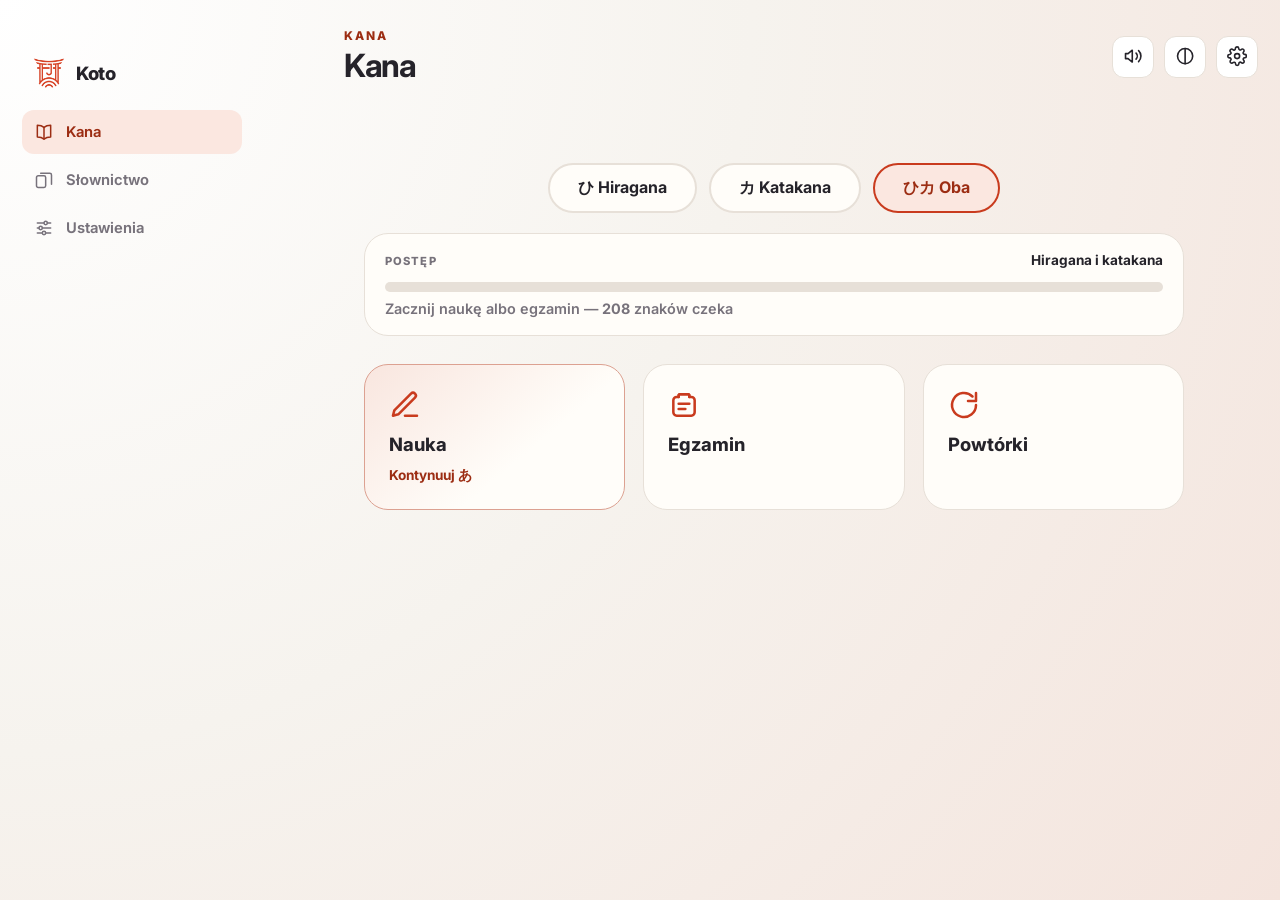
==== commit 9b8c1c6e: "feat: move settings to the top bar Remove the flashcard and settings tiles from the Kana hub, expose" ====
--- a/index.html
+++ b/index.html
@@ -84,6 +84,7 @@
         <div class="topbar-actions">
           <button id="muteToggle" class="icon-btn" type="button" aria-label="Wycisz dźwięk"></button>
           <button id="themeToggle" class="icon-btn" type="button" aria-label="Zmień motyw"></button>
+          <button id="settingsToggle" class="icon-btn" type="button" aria-label="Ustawienia"></button>
         </div>
       </header>
 
--- a/style.css
+++ b/style.css
@@ -5,7 +5,7 @@
 :root {
   --bg: #f6f3ee;
   --bg-gradient-1: #ffffff;
-  --bg-gradient-2: #f0ebf6;
+  --bg-gradient-2: #f4e4dd;
 
   --card: #fffdf9;
   --card-solid: #ffffff;
@@ -31,6 +31,61 @@
   --btn-secondary-ink: #25232a;
   --progress-bg: #ece7e0;
 
+  /* Spacing: a 4 px rhythm, with exact half-steps kept as tokens. */
+  --space-1: 4px;
+  --space-2: 8px;
+  --space-2-5: 10px;
+  --space-3: 12px;
+  --space-3-5: 14px;
+  --space-4: 16px;
+  --space-4-5: 18px;
+  --space-5: 20px;
+  --space-6: 24px;
+  --space-7: 28px;
+  --space-8: 32px;
+
+  /* Type: roles common enough to be shared across the screens. */
+  --text-2xs: 0.7rem;
+  --text-xs: 0.75rem;
+  --text-sm: 0.85rem;
+  --text-md: 0.9rem;
+  --text-base: 1rem;
+  --text-lg: 1.1rem;
+  --text-xl: 1.3rem;
+  --text-2xl: 1.7rem;
+  --text-3xl: 2rem;
+
+  --leading-normal: 1.55;
+  --leading-relaxed: 1.65;
+
+  --radius-xs: 8px;
+  --radius-sm: 10px;
+  --radius-md: 12px;
+  --radius-lg: 14px;
+  --radius-xl: 16px;
+  --radius-2xl: 18px;
+  --radius-3xl: 20px;
+  --radius-4xl: 24px;
+  --radius-pill: 999px;
+  --radius-circle: 50%;
+  --surface-border: 1px solid var(--line);
+  --surface-radius: var(--radius-4xl);
+
+  --shadow-nav: 0 -10px 30px rgba(52, 41, 67, 0.07);
+  --shadow-pop: 0 8px 24px rgba(0, 0, 0, 0.12);
+  --shadow-hover: 0 4px 16px rgba(0, 0, 0, 0.08);
+
+  --duration-fast: 0.15s;
+  --duration-quick: 0.2s;
+  --duration-base: 0.25s;
+  --duration-slow: 0.3s;
+  --duration-slower: 0.4s;
+  --ease-standard: ease;
+
+  --focus-ring: 2px solid var(--accent);
+  --z-nav: 40;
+  --z-confetti: 9999;
+
   color-scheme: light;
 }
 
@@ -40,8 +95,8 @@
 
 :root[data-theme="dark"] {
   --bg: #121116;
-  --bg-gradient-1: #24202b;
-  --bg-gradient-2: #17141d;
+  --bg-gradient-1: #251a1b;
+  --bg-gradient-2: #1a1314;
   --card: #1d1a22;
   --card-solid: #211e27;
   --ink: #f3eff8;
@@ -51,6 +106,8 @@
   --accent-hover: #ff9773;
   --soft: #3b211a;
   --line: #39333f;
+  --surface-border: 1px solid var(--line);
+  --focus-ring: 2px solid var(--accent);
   --good: #43b982;
   --warn: #f0b24a;
   --bad: #e16b77;
@@ -90,8 +147,8 @@
   font-feature-settings: "liga", "kern";
 
   transition:
-    background 0.25s ease,
-    color 0.25s ease;
+    background var(--duration-base) var(--ease-standard),
+    color var(--duration-base) var(--ease-standard);
 }
 
 button {
@@ -108,7 +165,7 @@
   /* 84 px = dolny pasek nawigacji (56) + zapas, żeby treść
      nie chowała się pod paskiem na telefonie. Safe area dokłada się
      tylko tam, gdzie system faktycznie rezerwuje miejsce. */
-  padding: 28px 22px calc(84px + env(safe-area-inset-bottom));
+  padding: var(--space-7) 22px calc(84px + env(safe-area-inset-bottom));
   min-height: 100vh;
   min-height: 100dvh;
   display: flex;
@@ -125,8 +182,8 @@
      więc tytuł nie skacze w bok przy przejściu hub → ekran. */
   grid-template-columns: 42px minmax(0, 1fr) auto;
   align-items: center;
-  gap: 12px;
-  margin-bottom: 28px;
+  gap: var(--space-3);
+  margin-bottom: var(--space-7);
 }
 
 .topbar-titles {
@@ -149,11 +206,11 @@
 .topbar-actions {
   display: flex;
   align-items: center;
-  gap: 10px;
+  gap: var(--space-2-5);
 }
 
 .eyebrow {
-  font-size: 0.75rem;
+  font-size: var(--text-xs);
   letter-spacing: 0.16em;
   font-weight: 800;
   color: var(--accent-dark);
@@ -161,7 +218,7 @@
 
 h1 {
   margin: 3px 0 0;
-  font-size: 2rem;
+  font-size: var(--text-3xl);
   letter-spacing: -0.04em;
 }
 
@@ -181,13 +238,13 @@
   left: 0;
   right: 0;
   bottom: 0;
-  z-index: 40;
+  z-index: var(--z-nav);
   display: flex;
   align-items: stretch;
   padding: 6px 8px calc(6px + env(safe-area-inset-bottom));
   background: var(--card-solid);
   border-top: 1px solid var(--line);
-  box-shadow: 0 -10px 30px rgba(52, 41, 67, 0.07);
+  box-shadow: var(--shadow-nav);
 }
 
 .app-nav-brand {
@@ -197,7 +254,7 @@
 .app-nav-items {
   display: flex;
   flex: 1;
-  gap: 4px;
+  gap: var(--space-1);
 }
 
 .app-nav-item {
@@ -210,15 +267,15 @@
   min-height: 44px;
   padding: 4px 6px;
   border: 0;
-  border-radius: 12px;
+  border-radius: var(--radius-md);
   background: none;
   color: var(--muted);
-  font-size: 0.7rem;
+  font-size: var(--text-2xs);
   font-weight: 650;
   cursor: pointer;
   transition:
-    background 0.15s ease,
-    color 0.15s ease;
+    background var(--duration-fast) var(--ease-standard),
+    color var(--duration-fast) var(--ease-standard);
 }
 
 .app-nav-icon {
@@ -232,7 +289,7 @@
 }
 
 .app-nav-item:focus-visible {
-  outline: 2px solid var(--accent);
+  outline: var(--focus-ring);
   outline-offset: 2px;
 }
 
@@ -243,23 +300,23 @@
 }
 
 body.focus-mode .app-shell {
-  padding-bottom: 18px;
-}
-
-/* =========================================================
-   ICON BUTTONS (theme toggle, mute toggle)
+  padding-bottom: var(--space-4-5);
+}
+
+/* =========================================================
+   ICON BUTTONS (mute, theme, settings)
 ========================================================= */
 
 .icon-btn {
   width: 42px;
   height: 42px;
-  border-radius: 12px;
-  border: 1px solid var(--line);
+  border-radius: var(--radius-md);
+  border: var(--surface-border);
   background: var(--card-solid);
   color: var(--ink);
-  font-size: 1.1rem;
+  font-size: var(--text-lg);
   cursor: pointer;
-  transition: 0.15s ease;
+  transition: var(--duration-fast) var(--ease-standard);
   display: grid;
   place-items: center;
 }
@@ -270,8 +327,12 @@
 }
 
 .icon-btn:focus-visible {
-  outline: 2px solid var(--accent);
+  outline: var(--focus-ring);
   outline-offset: 2px;
+}
+
+.icon-btn[hidden] {
+  display: none;
 }
 
 /* =========================================================
@@ -280,13 +341,13 @@
 
 .card {
   background: color-mix(in srgb, var(--card) 92%, transparent);
-  border: 1px solid var(--line);
-  border-radius: 24px;
+  border: var(--surface-border);
+  border-radius: var(--surface-radius);
   box-shadow: var(--shadow);
   transition:
-    background 0.25s ease,
-    border-color 0.25s ease,
-    box-shadow 0.25s ease;
+    background var(--duration-base) var(--ease-standard),
+    border-color var(--duration-base) var(--ease-standard),
+    box-shadow var(--duration-base) var(--ease-standard);
 }
 
 /* =========================================================
@@ -295,21 +356,39 @@
 
 .controls {
   display: grid;
-  /* Trzy przyciski w rzędzie tylko wtedy, gdy się mieszczą. Na wąskim panelu
-     siatka sama przechodzi na dwie kolumny albo jedną, zamiast ściskać
-     etykiety do szerokości pojedynczego słowa (i wypychać karty). */
+  grid-template-columns: minmax(0, 1fr);
+  gap: var(--space-2-5);
+  margin-top: var(--space-4-5);
+  width: 100%;
+}
+
+/*
+   Oba zestawy narzędzi zajmują ten sam wiersz. Nieaktywny pozostaje
+   w układzie, więc wysokość rzędu jest stała, a przycisk trybu rysowania
+   nie skacze przy zmianie etykiety. Trzy przyciski w rzędzie tylko wtedy,
+   gdy się mieszczą — na wąskim panelu siatka przechodzi na dwie kolumny.
+*/
+.control-set {
+  grid-column: 1;
+  grid-row: 1;
+  display: grid;
   grid-template-columns: repeat(auto-fit, minmax(80px, 1fr));
-  gap: 10px;
-  margin-top: 18px;
+  gap: var(--space-2-5);
+  min-width: 0;
   width: 100%;
+}
+
+.control-set.is-inactive {
+  visibility: hidden;
+  pointer-events: none;
 }
 
 .controls button {
   /* Zawijanie zamiast `nowrap`: na wąskim panelu etykieta schodzi do dwóch
      linii, ale przycisk nie wypycha już całej karty. */
   white-space: normal;
-  padding: 10px 12px;
-  font-size: 0.9rem;
+  padding: var(--space-2-5) var(--space-3);
+  font-size: var(--text-md);
 }
 
 .controls .btn:disabled {
@@ -321,14 +400,14 @@
 
 .btn {
   border: 0;
-  border-radius: 13px;
+  border-radius: var(--radius-md);
   padding: 11px 16px;
   cursor: pointer;
   font-weight: 750;
   transition:
-    transform 0.15s ease,
-    background 0.15s ease,
-    opacity 0.15s ease;
+    transform var(--duration-fast) var(--ease-standard),
+    background var(--duration-fast) var(--ease-standard),
+    opacity var(--duration-fast) var(--ease-standard);
 }
 
 .btn:hover {
@@ -336,7 +415,7 @@
 }
 
 .btn:focus-visible {
-  outline: 2px solid var(--accent);
+  outline: var(--focus-ring);
   outline-offset: 2px;
 }
 
@@ -368,13 +447,13 @@
 ========================================================= */
 
 .ghost {
-  border: 1px solid var(--line);
+  border: var(--surface-border);
   background: var(--card-solid);
   color: var(--ink);
-  border-radius: 12px;
-  padding: 9px 14px;
+  border-radius: var(--radius-md);
+  padding: 9px var(--space-3-5);
   cursor: pointer;
-  transition: 0.15s ease;
+  transition: var(--duration-fast) var(--ease-standard);
 }
 
 .ghost:hover {
@@ -383,34 +462,79 @@
 }
 
 .ghost:focus-visible {
-  outline: 2px solid var(--accent);
+  outline: var(--focus-ring);
   outline-offset: 2px;
 }
 
 /* =========================================================
    MENU
 ========================================================= */
+
+/*
+   Karta podsumowania jest wspólnym elementem hubu: nagłówek mówi, czego
+   dotyczy postęp, a pasek mastery zostaje ten sam co wcześniej. Dzięki
+   temu menu nie jest tylko siatką kafelków — ma kontekst i stan.
+*/
+.hub-summary {
+  max-width: 820px;
+  margin: var(--space-5) auto 0;
+  padding: var(--space-4-5) var(--space-5);
+  border: var(--surface-border);
+  border-radius: var(--surface-radius);
+  background: var(--card);
+}
+
+.hub-summary-head {
+  display: flex;
+  align-items: baseline;
+  justify-content: space-between;
+  gap: var(--space-3);
+}
+
+.hub-kicker {
+  color: var(--muted);
+  font-size: var(--text-2xs);
+  font-weight: 800;
+  letter-spacing: 0.1em;
+  text-transform: uppercase;
+}
+
+.hub-script {
+  color: var(--ink);
+  font-size: var(--text-sm);
+  font-weight: 700;
+}
+
+.hub-summary .mastery-strip {
+  max-width: none;
+  margin: var(--space-3-5) 0 0;
+  padding: 0;
+}
+
+.hub-summary .mastery-strip-text {
+  margin-top: var(--space-2);
+}
 
 .menu {
   display: grid;
-  grid-template-columns: repeat(2, 1fr);
-  gap: 18px;
+  grid-template-columns: repeat(3, 1fr);
+  gap: var(--space-4-5);
   max-width: 820px;
   /* wykres postępu stoi teraz NAD kartami, więc potrzebuje tego samego
      odstępu, który wcześniej dzielił go od kart */
-  margin: 28px auto 0;
+  margin: var(--space-7) auto 0;
 }
 
 .menu-card {
   padding: 34px;
   cursor: pointer;
   transition: 0.18s ease;
-  border: 1px solid var(--line);
+  border: var(--surface-border);
   background: var(--card);
-  border-radius: 24px;
+  border-radius: var(--surface-radius);
   text-align: left;
   color: var(--ink);
-  animation: cardEntrance 0.4s ease backwards;
+  animation: cardEntrance var(--duration-slower) var(--ease-standard) backwards;
 }
 
 .menu-card:nth-child(2) {
@@ -424,24 +548,31 @@
 }
 
 .menu-card:focus-visible {
-  outline: 2px solid var(--accent);
+  outline: var(--focus-ring);
   outline-offset: 2px;
 }
 
 .menu-icon {
-  font-size: 2.6rem;
-  margin-bottom: 20px;
+  display: flex;
+  align-items: center;
+  color: var(--accent);
+  margin-bottom: var(--space-5);
+}
+
+.menu-icon .icon {
+  width: 2.4rem;
+  height: 2.4rem;
 }
 
 .menu-card h2 {
-  margin: 0 0 8px;
+  margin: 0 0 var(--space-2);
   font-size: 1.35rem;
 }
 
 .menu-card p {
   margin: 0;
   color: var(--muted);
-  line-height: 1.55;
+  line-height: var(--leading-normal);
 }
 
 .menu-card.full {
@@ -449,29 +580,51 @@
 }
 
 /*
-   Kafelek menu: ikona i nazwa, bez akapitu opisu. Cztery kafelki w siatce
-   2×2 zastąpiły pięć kart z tekstem — opis trybu jest w środku, nie na
+   Kafelek menu: ikona i nazwa, bez akapitu opisu. Trzy kafelki w siatce
+   zastąpiły pięć kart z tekstem — opis trybu jest w środku, nie na
    wejściu, bo przy pięciu kartach menu rosło do dwóch ekranów na telefonie.
 */
 .menu-card.tile {
   display: flex;
   flex-direction: column;
   align-items: flex-start;
-  gap: 12px;
-  padding: 24px;
+  gap: var(--space-3);
+  padding: var(--space-6);
   position: relative;
   min-height: 118px;
 }
 
 .menu-card.tile .menu-icon {
-  font-size: 2rem;
   margin: 0;
   line-height: 1;
+}
+
+.menu-card.tile .menu-icon .icon {
+  width: 2rem;
+  height: 2rem;
 }
 
 .tile-title {
   font-size: 1.15rem;
   font-weight: 750;
+}
+
+/* Nauka jest główną akcją hubu: wyróżnienie zostaje subtelne, żeby nie
+   konkurowało z paskiem postępu i nie zmieniało siatki kafelków. */
+.menu-card.tile.tile-primary {
+  border-color: color-mix(in srgb, var(--accent) 38%, var(--line));
+  background: linear-gradient(140deg, color-mix(in srgb, var(--accent) 12%, var(--card)), var(--card) 62%);
+}
+
+.menu-card.tile.tile-primary:hover {
+  border-color: var(--accent);
+}
+
+.tile-cta {
+  margin-top: auto;
+  color: var(--accent-dark);
+  font-size: var(--text-sm);
+  font-weight: 700;
 }
 
 .tile-badge {
@@ -480,7 +633,7 @@
   right: 16px;
   min-width: 26px;
   padding: 2px 8px;
-  border-radius: 999px;
+  border-radius: var(--radius-pill);
   background: var(--accent);
   color: #fff;
   font-size: 0.78rem;
@@ -488,45 +641,13 @@
   text-align: center;
 }
 
-/* cienki pasek narzędzi pod kafelkami — Ustawienia nie są trybem nauki */
-.menu-tools {
-  display: flex;
-  justify-content: center;
-  gap: 10px;
-  max-width: 820px;
-  margin: 18px auto 0;
-  flex-wrap: wrap;
-}
-
-.menu-tool {
-  border: 1px solid var(--line);
-  background: var(--card);
-  color: var(--ink);
-  border-radius: 999px;
-  padding: 10px 20px;
-  font-family: inherit;
-  font-size: 0.92rem;
-  font-weight: 700;
-  cursor: pointer;
-  transition: 0.18s ease;
-}
-
-.menu-tool:hover {
-  border-color: var(--accent-hover);
-}
-
-.menu-tool:focus-visible {
-  outline: 2px solid var(--accent);
-  outline-offset: 2px;
-}
-
 /* =========================================================
    USTAWIENIA
  ========================================================= */
 
 .settings {
   max-width: 820px;
-  margin: 20px auto 0;
+  margin: var(--space-5) auto 0;
 }
 
 .settings > h2 {
@@ -534,12 +655,12 @@
 }
 
 .settings-group {
-  padding: 18px 20px;
-  margin-top: 16px;
+  padding: var(--space-4-5) var(--space-5);
+  margin-top: var(--space-4);
 }
 
 .settings-group h3 {
-  margin: 0 0 14px;
+  margin: 0 0 var(--space-3-5);
   font-size: 0.95rem;
   letter-spacing: -0.01em;
 }
@@ -548,38 +669,38 @@
   display: flex;
   align-items: center;
   justify-content: space-between;
-  gap: 14px;
+  gap: var(--space-3-5);
   flex-wrap: wrap;
 }
 
 .settings-label {
   color: var(--muted);
-  font-size: 0.9rem;
+  font-size: var(--text-md);
   font-weight: 600;
 }
 
 .settings-pills {
   display: flex;
-  gap: 8px;
+  gap: var(--space-2);
   flex-wrap: wrap;
 }
 
 .settings-pills .script-btn {
-  padding: 9px 18px;
-  font-size: 0.85rem;
+  padding: 9px var(--space-4-5);
+  font-size: var(--text-sm);
 }
 
 .settings-actions {
   display: flex;
   flex-direction: column;
-  gap: 10px;
+  gap: var(--space-2-5);
 }
 
 .about-copy p {
-  margin: 0 0 10px;
-  color: var(--muted);
-  font-size: 0.9rem;
-  line-height: 1.65;
+  margin: 0 0 var(--space-2-5);
+  color: var(--muted);
+  font-size: var(--text-md);
+  line-height: var(--leading-relaxed);
 }
 
 .about-copy p:last-child {
@@ -601,13 +722,13 @@
 }
 
 .review > h2 {
-  margin: 4px 0 18px;
+  margin: 4px 0 var(--space-4-5);
 }
 
 .review-summary {
   color: var(--muted);
   font-size: 0.95rem;
-  margin: 0 0 14px;
+  margin: 0 0 var(--space-3-5);
 }
 
 .review-empty {
@@ -618,49 +739,49 @@
 .review-empty-title {
   color: var(--ink);
   font-weight: 700;
-  font-size: 1.1rem;
-  margin: 0 0 8px;
+  font-size: var(--text-lg);
+  margin: 0 0 var(--space-2);
 }
 
 .review-empty p {
   color: var(--muted);
   line-height: 1.6;
-  margin: 0 0 20px;
+  margin: 0 0 var(--space-5);
 }
 
 .review-list {
   list-style: none;
-  margin: 0 0 20px;
+  margin: 0 0 var(--space-5);
   padding: 0;
   display: grid;
-  gap: 8px;
+  gap: var(--space-2);
 }
 
 .review-row {
   display: flex;
   align-items: center;
-  gap: 12px;
+  gap: var(--space-3);
   flex-wrap: wrap;
-  padding: 8px 12px;
-  border: 1px solid var(--line);
-  border-radius: 14px;
+  padding: var(--space-2) var(--space-3);
+  border: var(--surface-border);
+  border-radius: var(--radius-lg);
   background: var(--card-solid);
 }
 
 /* kafelek znaku — wizualnie spójny z .kana-btn z Learn, ale osobna klasa,
    żeby nie dziedziczyć semantyki masteryLevel() jako statusu SRS */
 .review-kana {
-  border: 1px solid var(--line);
+  border: var(--surface-border);
   background: var(--card);
   color: var(--ink);
-  border-radius: 12px;
-  padding: 8px 12px;
-  font-size: 1.1rem;
+  border-radius: var(--radius-md);
+  padding: var(--space-2) var(--space-3);
+  font-size: var(--text-lg);
   font-family: "Noto Sans JP", "Hiragino Kaku Gothic ProN", "Yu Gothic", sans-serif;
   cursor: pointer;
   transition:
-    border-color 0.15s ease,
-    transform 0.15s ease;
+    border-color var(--duration-fast) var(--ease-standard),
+    transform var(--duration-fast) var(--ease-standard);
 }
 
 .review-kana:hover {
@@ -669,7 +790,7 @@
 }
 
 .review-kana:focus-visible {
-  outline: 2px solid var(--accent);
+  outline: var(--focus-ring);
   outline-offset: 2px;
 }
 
@@ -686,7 +807,7 @@
   font-weight: 600;
   color: var(--ink);
   background: var(--progress-bg);
-  border-radius: 999px;
+  border-radius: var(--radius-pill);
   padding: 3px 9px;
   white-space: nowrap;
 }
@@ -699,7 +820,7 @@
 .review-tag-quiet {
   color: var(--muted);
   background: transparent;
-  border: 1px solid var(--line);
+  border: var(--surface-border);
 }
 
 .review-start {
@@ -724,7 +845,7 @@
   display: flex;
   justify-content: center;
   flex-wrap: wrap;
-  gap: 12px;
+  gap: var(--space-3);
   max-width: 820px;
   margin: 50px auto 0;
 }
@@ -734,11 +855,11 @@
   border: 2px solid var(--line);
   background: var(--card);
   color: var(--ink);
-  border-radius: 999px;
-  font-size: 1rem;
+  border-radius: var(--radius-pill);
+  font-size: var(--text-base);
   font-weight: 700;
   cursor: pointer;
-  transition: 0.15s ease;
+  transition: var(--duration-fast) var(--ease-standard);
 }
 
 .script-btn:hover {
@@ -753,7 +874,7 @@
 }
 
 .script-btn:focus-visible {
-  outline: 2px solid var(--accent);
+  outline: var(--focus-ring);
   outline-offset: 2px;
 }
 
@@ -769,13 +890,13 @@
   max-width: 820px;
   margin: 26px auto 0;
   padding: 0 4px;
-  animation: fadeSlideIn 0.4s ease both;
+  animation: fadeSlideIn var(--duration-slower) var(--ease-standard) both;
 }
 
 .mastery-strip-bar {
   display: flex;
   height: 10px;
-  border-radius: 999px;
+  border-radius: var(--radius-pill);
   overflow: hidden;
   background: var(--line);
 }
@@ -785,6 +906,14 @@
   height: 100%;
 }
 
+/* Rezerwuje miejsce dla znaków „nowych", żeby segmenty nie rozciągały się
+   na całą szerokość, gdy ćwiczony jest tylko jeden znak. Tło paska jest
+   właśnie tym miejscem. */
+.mastery-spacer {
+  display: block;
+  height: 100%;
+}
+
 .mastery-seg.mastered {
   background: var(--mastered);
 }
@@ -804,7 +933,7 @@
 .mastery-strip-text {
   margin: 8px 0 0;
   color: var(--muted);
-  font-size: 0.9rem;
+  font-size: var(--text-md);
   font-weight: 600;
 }
 
@@ -818,7 +947,7 @@
      kurczenie kolumny do min-content karty, przez co siatka nie mieściła
      się w oknie 801–946 px. */
   grid-template-columns: 280px minmax(0, 1fr);
-  gap: 20px;
+  gap: var(--space-5);
 }
 
 /* =========================================================
@@ -826,7 +955,7 @@
 ========================================================= */
 
 .sidebar {
-  padding: 18px;
+  padding: var(--space-4-5);
 }
 
 .sidebar h3 {
@@ -834,17 +963,17 @@
 }
 
 .kana-btn {
-  border: 1px solid var(--line);
+  border: var(--surface-border);
   background: var(--card-solid);
   color: var(--ink);
-  border-radius: 12px;
+  border-radius: var(--radius-md);
   padding: 10px 7px;
   cursor: pointer;
   transition:
-    background 0.15s ease,
-    border-color 0.15s ease,
-    color 0.15s ease,
-    transform 0.15s ease;
+    background var(--duration-fast) var(--ease-standard),
+    border-color var(--duration-fast) var(--ease-standard),
+    color var(--duration-fast) var(--ease-standard),
+    transform var(--duration-fast) var(--ease-standard);
 }
 
 .kana-btn:hover {
@@ -885,7 +1014,7 @@
   height: 0;
   overflow: hidden;
   transition:
-    height 0.2s ease,
+    height var(--duration-quick) var(--ease-standard),
     content-visibility 0.2s allow-discrete;
 }
 
@@ -900,10 +1029,10 @@
 }
 
 .learn-section {
-  border: 1px solid var(--line);
-  border-radius: 14px;
+  border: var(--surface-border);
+  border-radius: var(--radius-lg);
   background: var(--card-solid);
-  margin-top: 8px;
+  margin-top: var(--space-2);
   overflow: hidden;
 }
 
@@ -911,13 +1040,13 @@
   display: flex;
   align-items: center;
   justify-content: space-between;
-  gap: 10px;
+  gap: var(--space-2-5);
   padding: 11px 13px;
   cursor: pointer;
   font-weight: 700;
   list-style: none;
   user-select: none;
-  transition: background 0.15s ease;
+  transition: background var(--duration-fast) var(--ease-standard);
 }
 
 .learn-section-head::-webkit-details-marker {
@@ -927,9 +1056,9 @@
 /* własna strzałka — nie zależna od domyślnego markera przeglądarki */
 .learn-section-head::before {
   content: "▶";
-  font-size: 0.7rem;
+  font-size: var(--text-2xs);
   color: var(--accent);
-  transition: transform 0.15s ease;
+  transition: transform var(--duration-fast) var(--ease-standard);
   flex: 0 0 auto;
 }
 
@@ -942,7 +1071,7 @@
 }
 
 .learn-section-head:focus-visible {
-  outline: 2px solid var(--accent);
+  outline: var(--focus-ring);
   outline-offset: -2px;
 }
 
@@ -956,7 +1085,7 @@
   font-weight: 600;
   color: var(--muted);
   background: var(--progress-bg);
-  border-radius: 999px;
+  border-radius: var(--radius-pill);
   padding: 2px 9px;
 }
 
@@ -1038,7 +1167,7 @@
 }
 
 .keyboard-hints {
-  margin-top: 18px;
+  margin-top: var(--space-4-5);
   text-align: center;
   color: var(--muted);
   font-size: 0.78rem;
@@ -1054,7 +1183,7 @@
      wypchnąć kolumnę, gdyby któryś element (np. `.learn-nav`) zrobił się
      szerszy. Panele i tak kurczą się przez `minmax(0, 1fr)`. */
   min-width: 0;
-  padding: 28px;
+  padding: var(--space-7);
 }
 
 .study-head {
@@ -1067,7 +1196,7 @@
 .badge {
   background: var(--soft);
   color: var(--accent-dark);
-  border-radius: 999px;
+  border-radius: var(--radius-pill);
   padding: 7px 11px;
   font-size: 0.78rem;
   font-weight: 800;
@@ -1083,15 +1212,15 @@
   /* Obie kolumny muszą móc zejść poniżej min-content swoich paneli,
      inaczej pierwszy panel (szerszy przez przyciski) wypycha drugi. */
   grid-template-columns: minmax(0, 1fr) minmax(0, 1fr);
-  gap: 20px;
+  gap: var(--space-5);
   margin-top: 22px;
 }
 
 .char-panel {
   min-width: 0;
   min-height: 390px;
-  border: 1px solid var(--line);
-  border-radius: 20px;
+  border: var(--surface-border);
+  border-radius: var(--radius-3xl);
   background: var(--card-solid);
   display: flex;
   flex-direction: column;
@@ -1099,19 +1228,27 @@
   justify-content: center;
   padding: 20px;
   transition:
-    background 0.25s ease,
-    border-color 0.25s ease;
+    background var(--duration-base) var(--ease-standard),
+    border-color var(--duration-base) var(--ease-standard);
 }
 
 .char-panel h3 {
   align-self: flex-start;
-  margin: 0 0 12px;
-  font-size: 0.85rem;
+  margin: 0 0 var(--space-3);
+  font-size: var(--text-sm);
   color: var(--muted);
 }
 
 .char-panel .controls {
   justify-content: center;
+}
+
+/* Rysuj/Koniec rysowania jest wspólny dla obu trybów. Rozciągnięcie na
+   cały rząd utrzymuje go w tym samym miejscu i daje stabilny cel po
+   zmianie etykiety. */
+.char-panel .controls #drawToggle {
+  grid-column: 1 / -1;
+  grid-row: 2;
 }
 
 .char-panel.stroke-box {
@@ -1142,8 +1279,8 @@
   align-items: center;
   justify-content: center;
   transition:
-    filter 0.3s ease,
-    opacity 0.3s ease;
+    filter var(--duration-slow) var(--ease-standard),
+    opacity var(--duration-slow) var(--ease-standard);
 }
 
 .svg-wrap svg {
@@ -1154,7 +1291,7 @@
 
 .loading {
   color: var(--muted);
-  font-size: 0.9rem;
+  font-size: var(--text-md);
   text-align: center;
   line-height: 1.5;
 }
@@ -1168,8 +1305,8 @@
 }
 
 .kana-note {
-  margin-top: 10px;
-  font-size: 0.85rem;
+  margin-top: var(--space-2-5);
+  font-size: var(--text-sm);
   color: var(--bad);
   text-align: center;
 }
@@ -1214,8 +1351,8 @@
 /* Werdykt oceny (warstwa 2). Pusty element nie zajmuje miejsca, więc nie
    wpływa na układ karty, dopóki nie ma czego pokazać. */
 .draw-result {
-  margin-top: 10px;
-  font-size: 0.85rem;
+  margin-top: var(--space-2-5);
+  font-size: var(--text-sm);
   font-weight: 700;
   color: var(--muted);
   text-align: center;
@@ -1240,18 +1377,18 @@
   transform: translateX(-50%);
   display: flex;
   align-items: center;
-  gap: 8px;
+  gap: var(--space-2);
   padding: 7px 12px;
-  border-radius: 999px;
+  border-radius: var(--radius-pill);
   background: var(--card-solid);
-  border: 1px solid var(--line);
-  box-shadow: 0 8px 24px rgba(0, 0, 0, 0.12);
-  font-size: 0.75rem;
+  border: var(--surface-border);
+  box-shadow: var(--shadow-pop);
+  font-size: var(--text-xs);
   font-weight: 800;
   white-space: nowrap;
   transition:
-    opacity 0.3s ease,
-    transform 0.3s ease;
+    opacity var(--duration-slow) var(--ease-standard),
+    transform var(--duration-slow) var(--ease-standard);
 }
 
 .stroke-indicator-number {
@@ -1259,10 +1396,10 @@
   height: 23px;
   display: grid;
   place-items: center;
-  border-radius: 50%;
+  border-radius: var(--radius-circle);
   background: var(--accent);
   color: #fff;
-  font-size: 0.7rem;
+  font-size: var(--text-2xs);
 }
 
 .stroke-indicator.finished {
@@ -1277,9 +1414,9 @@
 .learn-nav {
   display: flex;
   justify-content: center;
-  gap: 12px;
-  margin-top: 24px;
-  padding-top: 20px;
+  gap: var(--space-3);
+  margin-top: var(--space-6);
+  padding-top: var(--space-5);
   border-top: 1px solid var(--line);
 }
 
@@ -1288,11 +1425,11 @@
 ========================================================= */
 
 .stroke-box {
-  margin-top: 20px;
+  margin-top: var(--space-5);
   padding: 17px;
   background: color-mix(in srgb, var(--soft) 35%, var(--card));
-  border-radius: 18px;
-  border: 1px solid var(--line);
+  border-radius: var(--radius-2xl);
+  border: var(--surface-border);
 }
 
 .order-line {
@@ -1309,7 +1446,7 @@
   place-items: center;
   width: 30px;
   height: 30px;
-  border-radius: 50%;
+  border-radius: var(--radius-circle);
   background: var(--accent);
   color: #fff;
   font-size: 0.78rem;
@@ -1324,22 +1461,22 @@
 .stroke-list {
   display: flex;
   flex-wrap: wrap;
-  gap: 8px;
+  gap: var(--space-2);
 }
 
 .stroke-step {
   background: var(--card-solid);
-  border: 1px solid var(--line);
-  padding: 8px 10px;
-  border-radius: 10px;
-  font-size: 0.85rem;
+  border: var(--surface-border);
+  padding: var(--space-2) var(--space-2-5);
+  border-radius: var(--radius-sm);
+  font-size: var(--text-sm);
   display: flex;
   align-items: center;
   gap: 3px;
   transition:
-    background 0.2s ease,
-    border-color 0.2s ease,
-    opacity 0.2s ease;
+    background var(--duration-quick) var(--ease-standard),
+    border-color var(--duration-quick) var(--ease-standard),
+    opacity var(--duration-quick) var(--ease-standard);
 }
 
 .stroke-step.active {
@@ -1356,7 +1493,7 @@
   place-items: center;
   width: 21px;
   height: 21px;
-  border-radius: 50%;
+  border-radius: var(--radius-circle);
   background: var(--accent);
   color: #fff;
   font-size: 0.72rem;
@@ -1366,25 +1503,87 @@
 }
 
 /* =========================================================
+   SESSION FRAME
+   ---------------------------------------------------------
+   Wspólna rama aktywnych sesji: egzaminu i fiszek. Nagłówek mówi,
+   gdzie jesteśmy i ile już zrobiliśmy; stopka daje jedno wyjście.
+========================================================= */
+
+.session {
+  max-width: 820px;
+  margin: var(--space-5) auto;
+  padding: var(--space-8);
+}
+
+.session-head {
+  display: flex;
+  align-items: center;
+  justify-content: space-between;
+  gap: var(--space-4);
+  flex-wrap: wrap;
+}
+
+.session-title {
+  min-width: 0;
+}
+
+.session-title h2 {
+  margin: 4px 0 0;
+}
+
+.session-stats {
+  display: flex;
+  align-items: center;
+  justify-content: flex-end;
+  gap: var(--space-2-5);
+  flex-wrap: wrap;
+}
+
+.session-position {
+  color: var(--muted);
+  font-size: var(--text-sm);
+  font-weight: 600;
+  white-space: nowrap;
+}
+
+.session-position strong {
+  color: var(--ink);
+}
+
+.session-body {
+  min-width: 0;
+}
+
+.session-summary {
+  text-align: center;
+  color: var(--muted);
+  margin: var(--space-2-5) 0 var(--space-7);
+}
+
+.session-foot {
+  display: flex;
+  justify-content: center;
+  gap: var(--space-3);
+  flex-wrap: wrap;
+  margin-top: var(--space-6);
+  padding-top: var(--space-5);
+  border-top: var(--surface-border);
+}
+
+/* =========================================================
    EXAM
 ========================================================= */
 
 .exam {
   max-width: 820px;
   margin: 20px auto;
-  padding: 32px;
-}
-
-.exam-top {
-  display: flex;
-  justify-content: space-between;
-  align-items: center;
+  padding: var(--space-8);
 }
 
 .progress {
   height: 8px;
   background: var(--progress-bg);
-  border-radius: 999px;
+  border-radius: var(--radius-pill);
   overflow: hidden;
   margin: 18px 0 28px;
 }
@@ -1392,7 +1591,7 @@
 .progress > div {
   height: 100%;
   background: var(--accent);
-  transition: width 0.4s ease;
+  transition: width var(--duration-slower) var(--ease-standard);
 }
 
 .exam-progress {
@@ -1400,7 +1599,7 @@
   width: fit-content;
   margin: 0 auto 22px;
   padding: 7px 14px;
-  border-radius: 999px;
+  border-radius: var(--radius-pill);
   background: var(--soft);
   border: 1px solid color-mix(in srgb, var(--accent) 25%, var(--line));
   color: var(--accent-dark);
@@ -1414,43 +1613,43 @@
 }
 
 .prompt .polish {
-  font-size: 1.1rem;
+  font-size: var(--text-lg);
   color: var(--muted);
 }
 
 .prompt .question {
   font-size: 3.5rem;
   font-weight: 800;
-  margin: 10px 0 22px;
+  margin: var(--space-2-5) 0 22px;
 }
 
 .answers {
   display: grid;
   grid-template-columns: repeat(2, 1fr);
-  gap: 12px;
+  gap: var(--space-3);
 }
 
 .answer {
   background: var(--card-solid);
   color: var(--ink);
   border: 2px solid var(--line);
-  border-radius: 18px;
+  border-radius: var(--radius-2xl);
   padding: 22px;
   font-size: 2.7rem;
   font-family: "Noto Sans JP", "Hiragino Kaku Gothic ProN", "Yu Gothic", sans-serif;
   cursor: pointer;
-  transition: 0.15s ease;
+  transition: var(--duration-fast) var(--ease-standard);
   position: relative;
 }
 
 .answer:hover:not(:disabled) {
   border-color: var(--accent-hover);
   transform: translateY(-2px);
-  box-shadow: 0 4px 16px rgba(0, 0, 0, 0.08);
+  box-shadow: var(--shadow-hover);
 }
 
 .answer:focus-visible {
-  outline: 2px solid var(--accent);
+  outline: var(--focus-ring);
   outline-offset: 2px;
 }
 
@@ -1458,7 +1657,7 @@
   position: absolute;
   top: 8px;
   left: 10px;
-  font-size: 0.7rem;
+  font-size: var(--text-2xs);
   font-weight: 700;
   color: var(--muted);
   font-family: "Inter", sans-serif;
@@ -1480,7 +1679,7 @@
 }
 
 .answer-wrong-anim {
-  animation: answerShake 0.4s ease;
+  animation: answerShake var(--duration-slower) var(--ease-standard);
 }
 
 .feedback {
@@ -1498,14 +1697,14 @@
   background: linear-gradient(135deg, #ff6b35, #ff4444);
   color: #fff;
   padding: 5px 12px;
-  border-radius: 999px;
+  border-radius: var(--radius-pill);
   font-size: 0.8rem;
   font-weight: 800;
   animation: pulse 1s ease infinite;
 }
 
 .result-streak {
-  font-size: 1.1rem;
+  font-size: var(--text-lg);
   font-weight: 700;
   color: var(--accent-dark);
   margin: 6px 0;
@@ -1516,13 +1715,13 @@
 ========================================================= */
 
 .flashcard {
-  margin-top: 20px;
-  padding: 24px;
+  margin-top: var(--space-5);
+  padding: var(--space-6);
   border: 2px solid var(--bad);
-  border-radius: 16px;
+  border-radius: var(--radius-xl);
   text-align: center;
   background: var(--card-solid);
-  animation: fadeSlideIn 0.3s ease;
+  animation: fadeSlideIn var(--duration-slow) var(--ease-standard);
 }
 
 .flash-label {
@@ -1568,20 +1767,11 @@
    „proszę powiedzieć jeszcze raz" na 320 px do trzech linii.
 ========================================================= */
 
-.vocab-progress {
-  display: flex;
-  justify-content: space-between;
-  gap: 12px;
-  flex-wrap: wrap;
-  color: var(--muted);
-  font-weight: 600;
-}
-
 .question-vocab {
   font-family: "Noto Sans JP", "Hiragino Kaku Gothic ProN", "Yu Gothic", sans-serif;
-  font-size: 2rem;
+  font-size: var(--text-3xl);
   line-height: 1.45;
-  margin: 8px 0 20px;
+  margin: var(--space-2) 0 var(--space-5);
   word-break: break-word;
 }
 
@@ -1591,7 +1781,7 @@
 
 .answer.answer-text {
   font-family: inherit;
-  font-size: 1rem;
+  font-size: var(--text-base);
   text-align: left;
   padding: 16px 18px 16px 34px;
 }
@@ -1617,12 +1807,12 @@
 .vocab-result-score {
   font-size: 2.4rem;
   font-weight: 800;
-  margin: 0 0 8px;
+  margin: 0 0 var(--space-2);
   color: var(--accent-dark);
 }
 
 .vocab-back {
-  margin-top: 20px;
+  margin-top: var(--space-5);
 }
 
 /* Wybór kierunku i zakresu: dwie grupy pillów, ten sam rytm co Ustawienia. */
@@ -1630,7 +1820,7 @@
   display: flex;
   flex-direction: column;
   gap: 22px;
-  padding: 24px;
+  padding: var(--space-6);
   text-align: left;
 }
 
@@ -1638,26 +1828,26 @@
   display: flex;
   flex-direction: column;
   align-items: flex-start;
-  gap: 8px;
+  gap: var(--space-2);
 }
 
 .vocab-pills {
   display: flex;
   flex-wrap: wrap;
-  gap: 8px;
+  gap: var(--space-2);
 }
 
 .vocab-pill {
-  border: 1px solid var(--line);
+  border: var(--surface-border);
   background: var(--card);
   color: var(--ink);
-  border-radius: 999px;
+  border-radius: var(--radius-pill);
   padding: 9px 16px;
   font-family: inherit;
-  font-size: 0.9rem;
+  font-size: var(--text-md);
   font-weight: 700;
   cursor: pointer;
-  transition: 0.15s ease;
+  transition: var(--duration-fast) var(--ease-standard);
 }
 
 .vocab-pill:hover {
@@ -1671,13 +1861,13 @@
 }
 
 .vocab-pill:focus-visible {
-  outline: 2px solid var(--accent);
+  outline: var(--focus-ring);
   outline-offset: 2px;
 }
 
 .vocab-hint {
   color: var(--muted);
-  font-size: 0.85rem;
+  font-size: var(--text-sm);
 }
 
 /* Pytanie po polsku jest zdaniem, nie znakiem — mniejszy stopień
@@ -1719,20 +1909,40 @@
 
 .exam-groups {
   display: grid;
+  gap: var(--space-4);
+  margin: var(--space-4) 0;
+}
+
+.exam-group-section {
+  display: grid;
+  gap: var(--space-2);
+  min-width: 0;
+}
+
+.exam-group-heading {
+  margin: 0;
+  color: var(--muted);
+  font-size: var(--text-sm);
+  font-weight: 700;
+  letter-spacing: 0.04em;
+  text-transform: uppercase;
+}
+
+.exam-group-grid {
+  display: grid;
   grid-template-columns: repeat(auto-fill, minmax(220px, 1fr));
-  gap: 10px;
-  margin: 16px 0;
+  gap: var(--space-2-5);
 }
 
 .exam-group-option {
   display: flex;
   align-items: center;
-  gap: 10px;
+  gap: var(--space-2-5);
   padding: 12px;
-  border: 1px solid var(--line);
-  border-radius: 12px;
+  border: var(--surface-border);
+  border-radius: var(--radius-md);
   cursor: pointer;
-  transition: 0.15s ease;
+  transition: var(--duration-fast) var(--ease-standard);
 }
 
 .exam-group-option:hover {
@@ -1764,10 +1974,10 @@
 /* Zaawansowane opcje egzaminu schowane, bo nie są częścią wyboru zakresu:
    przy każdej sesji te same cztery selecty spychały listę rzędów w dół. */
 .exam-advanced {
-  margin: 16px 0;
+  margin: var(--space-4) 0;
   padding: 0 16px;
-  border: 1px solid var(--line);
-  border-radius: 14px;
+  border: var(--surface-border);
+  border-radius: var(--radius-lg);
 }
 
 .exam-advanced > summary {
@@ -1775,7 +1985,7 @@
   justify-content: space-between;
   align-items: baseline;
   flex-wrap: wrap;
-  gap: 10px;
+  gap: var(--space-2-5);
   padding: 12px 0;
   cursor: pointer;
   font-weight: 700;
@@ -1793,7 +2003,7 @@
 
 .exam-quick {
   display: flex;
-  gap: 10px;
+  gap: var(--space-2-5);
   flex-wrap: wrap;
   margin: 14px 0;
 }
@@ -1801,16 +2011,16 @@
 .exam-settings {
   display: flex;
   flex-wrap: wrap;
-  gap: 18px;
+  gap: var(--space-4-5);
   align-items: center;
-  margin: 16px 0;
+  margin: var(--space-4) 0;
   color: var(--muted);
 }
 
 .exam-settings select {
   padding: 6px 10px;
-  border-radius: 8px;
-  border: 1px solid var(--line);
+  border-radius: var(--radius-xs);
+  border: var(--surface-border);
   background: var(--card-solid);
   color: var(--ink);
   font-family: inherit;
@@ -1819,7 +2029,7 @@
 .exam-check {
   display: flex;
   align-items: center;
-  gap: 8px;
+  gap: var(--space-2);
   cursor: pointer;
 }
 
@@ -1834,11 +2044,11 @@
    którą globalnie wyłącza prefers-reduced-motion.
 */
 .daily-block {
-  margin-top: 18px;
+  margin-top: var(--space-4-5);
 }
 
 .daily-block h3 {
-  margin: 0 0 12px;
+  margin: 0 0 var(--space-3);
 }
 
 .daily-hint {
@@ -1848,15 +2058,15 @@
 }
 
 .daily-empty {
-  padding: 10px 12px;
+  padding: var(--space-2-5) var(--space-3);
   border: 1px dashed var(--line);
-  border-radius: 12px;
+  border-radius: var(--radius-md);
 }
 
 /* --- seria --- */
 .daily-streak-row {
   display: flex;
-  gap: 18px;
+  gap: var(--space-4-5);
   flex-wrap: wrap;
   margin-bottom: 14px;
 }
@@ -1868,7 +2078,7 @@
 }
 
 .daily-streak-value {
-  font-size: 1.7rem;
+  font-size: var(--text-2xl);
   font-weight: 700;
   line-height: 1;
   color: var(--ink);
@@ -1892,11 +2102,11 @@
 .daily-chart {
   display: flex;
   align-items: flex-end;
-  gap: 4px;
+  gap: var(--space-1);
   height: 96px;
-  padding: 8px 10px;
+  padding: var(--space-2) var(--space-2-5);
   background: var(--progress-bg);
-  border-radius: 12px;
+  border-radius: var(--radius-md);
 }
 
 .daily-bar-slot {
@@ -1923,7 +2133,7 @@
   max-width: 18px;
   border-radius: 3px 3px 0 0;
   background: var(--accent);
-  transition: height 0.2s ease;
+  transition: height var(--duration-quick) var(--ease-standard);
 }
 
 /* dzień bez aktywności — płaska, ale jawna podstawa zamiast pustki */
@@ -1949,17 +2159,17 @@
 .daily-grid {
   display: grid;
   grid-template-columns: repeat(auto-fit, minmax(104px, 1fr));
-  gap: 8px;
-  margin-top: 12px;
+  gap: var(--space-2);
+  margin-top: var(--space-3);
 }
 
 .daily-stat {
   display: flex;
   flex-direction: column;
-  padding: 8px 10px;
+  padding: var(--space-2) var(--space-2-5);
   background: var(--card-solid);
-  border: 1px solid var(--line);
-  border-radius: 10px;
+  border: var(--surface-border);
+  border-radius: var(--radius-sm);
 }
 
 .daily-stat b {
@@ -1992,13 +2202,13 @@
 }
 
 .progress-panel {
-  margin-top: 24px;
-  padding-top: 20px;
+  margin-top: var(--space-6);
+  padding-top: var(--space-5);
   border-top: 1px solid var(--line);
 }
 
 .progress-panel h3 {
-  margin: 0 0 12px;
+  margin: 0 0 var(--space-3);
 }
 
 .progress-map {
@@ -2014,10 +2224,10 @@
   align-items: center;
   padding: 4px 6px;
   border-radius: 6px;
-  font-size: 1.1rem;
+  font-size: var(--text-lg);
   font-family: "Noto Sans JP", sans-serif;
   border: 1px solid transparent;
-  transition: 0.15s ease;
+  transition: var(--duration-fast) var(--ease-standard);
 }
 
 .map-cell small {
@@ -2050,23 +2260,67 @@
   border-color: color-mix(in srgb, var(--mastered) 35%, transparent);
 }
 
+.legend-row {
+  display: flex;
+  flex-wrap: wrap;
+  align-items: center;
+  gap: var(--space-2-5) var(--space-4);
+  color: var(--muted);
+  font-size: 0.8rem;
+}
+
+.legend-item {
+  display: inline-flex;
+  align-items: center;
+  gap: 6px;
+}
+
+.legend-swatch {
+  width: 10px;
+  height: 10px;
+  border-radius: 3px;
+  display: inline-block;
+  flex: none;
+}
+
+.legend-swatch.new {
+  background: var(--line);
+  border: 1px solid var(--muted);
+}
+
+.legend-swatch.hard {
+  background: var(--bad);
+}
+
+.legend-swatch.learning {
+  background: var(--warn);
+}
+
+.legend-swatch.good {
+  background: var(--good);
+}
+
+.legend-swatch.mastered {
+  background: var(--mastered);
+}
+
 .mistakes-list {
   display: flex;
   flex-wrap: wrap;
-  gap: 10px;
+  gap: var(--space-2-5);
   justify-content: center;
-  margin-top: 10px;
+  margin-top: var(--space-2-5);
 }
 
 .mistake-chip {
   display: flex;
   align-items: baseline;
-  gap: 8px;
+  gap: var(--space-2);
   padding: 8px 14px;
-  border: 1px solid var(--line);
-  border-radius: 12px;
+  border: var(--surface-border);
+  border-radius: var(--radius-md);
   background: var(--card-solid);
-  transition: 0.15s ease;
+  transition: var(--duration-fast) var(--ease-standard);
 }
 
 .mistake-chip:hover {
@@ -2156,7 +2410,7 @@
   position: relative;
   height: 6px;
   background: var(--progress-bg);
-  border-radius: 999px;
+  border-radius: var(--radius-pill);
   overflow: hidden;
   margin: 0 0 6px;
 }
@@ -2164,7 +2418,7 @@
 .timer-bar {
   height: 100%;
   background: var(--accent);
-  border-radius: 999px;
+  border-radius: var(--radius-pill);
   transition: width 1s linear;
 }
 
@@ -2177,7 +2431,7 @@
   position: absolute;
   right: 4px;
   top: -18px;
-  font-size: 0.7rem;
+  font-size: var(--text-2xs);
   font-weight: 700;
   color: var(--muted);
 }
@@ -2188,10 +2442,10 @@
 
 .type-input-wrap {
   display: flex;
-  gap: 10px;
+  gap: var(--space-2-5);
   justify-content: center;
   align-items: center;
-  margin: 20px 0;
+  margin: var(--space-5) 0;
 }
 
 .kana-input {
@@ -2199,15 +2453,15 @@
   font-size: 2.5rem;
   text-align: center;
   width: 140px;
-  padding: 12px 16px;
+  padding: var(--space-3) var(--space-4);
   border: 2px solid var(--line);
-  border-radius: 16px;
+  border-radius: var(--radius-xl);
   background: var(--card-solid);
   color: var(--ink);
   outline: none;
   transition:
-    border-color 0.2s ease,
-    background 0.2s ease;
+    border-color var(--duration-quick) var(--ease-standard),
+    background var(--duration-quick) var(--ease-standard);
 }
 
 .kana-input:focus {
@@ -2230,15 +2484,15 @@
   font-weight: 700;
   text-align: center;
   width: 160px;
-  padding: 12px 16px;
+  padding: var(--space-3) var(--space-4);
   border: 2px solid var(--line);
-  border-radius: 16px;
+  border-radius: var(--radius-xl);
   background: var(--card-solid);
   color: var(--ink);
   outline: none;
   transition:
-    border-color 0.2s ease,
-    background 0.2s ease;
+    border-color var(--duration-quick) var(--ease-standard),
+    background var(--duration-quick) var(--ease-standard);
 }
 
 .romaji-input:focus {
@@ -2277,14 +2531,14 @@
   background: linear-gradient(135deg, #d4a017, #f0c040);
   color: #1a1400;
   padding: 5px 12px;
-  border-radius: 999px;
+  border-radius: var(--radius-pill);
   font-size: 0.8rem;
   font-weight: 800;
   white-space: nowrap;
 }
 
 .xp-result {
-  font-size: 1.1rem;
+  font-size: var(--text-lg);
   font-weight: 700;
   color: var(--mastered);
   margin: 6px 0;
@@ -2301,7 +2555,7 @@
   width: 100%;
   height: 100%;
   pointer-events: none;
-  z-index: 9999;
+  z-index: var(--z-confetti);
   overflow: hidden;
 }
 
@@ -2329,6 +2583,26 @@
    UTILITY
 ========================================================= */
 
+/* Cyfry w wynikach i licznikach nie skaczą przy zmianie wartości. */
+.score,
+.vocab-result-score,
+.daily-streak-value,
+.daily-stat b,
+.session-position,
+.xp-result {
+  font-variant-numeric: tabular-nums;
+}
+
+/* Jedna klasa dla wszystkich ikon SVG: skaluje się z tekstem przycisku,
+   nie łamie linii i siada na wysokości tekstu. */
+.icon {
+  width: 1.15em;
+  height: 1.15em;
+  flex: none;
+  display: inline-block;
+  vertical-align: -0.16em;
+}
+
 .hidden {
   display: none !important;
 }
@@ -2343,16 +2617,21 @@
     grid-template-columns: 1fr;
   }
 
-  /* Siatka menu zostaje dwukolumnowa: kafelki mają tylko ikonę i nazwę,
-     więc mieszczą się obok siebie nawet na telefonie. Wcześniej jedna
-     kolumna była wymuszona przez karty z akapitami opisu. */
+  /* Na telefonie zostają dwie kolumny, a Powtórki zajmują cały rząd:
+     kafelki mają tylko ikonę i nazwę, więc nie potrzebują jednej kolumny.
+     Wcześniej jedna kolumna była wymuszona przez karty z akapitami opisu. */
   .menu {
-    gap: 12px;
-    margin-top: 20px;
+    grid-template-columns: repeat(2, 1fr);
+    gap: var(--space-3);
+    margin-top: var(--space-5);
+  }
+
+  .menu #reviewCard {
+    grid-column: 1 / -1;
   }
 
   .menu-card.tile {
-    padding: 18px;
+    padding: var(--space-4-5);
     min-height: 104px;
   }
 
@@ -2377,7 +2656,8 @@
     font-size: 170px;
   }
 
-  .exam {
+  .exam,
+  .session {
     padding: 22px;
   }
 
@@ -2392,35 +2672,35 @@
 
 @media (max-width: 480px) {
   .app-shell {
-    padding: 18px 14px calc(84px + env(safe-area-inset-bottom));
+    padding: var(--space-4-5) 14px calc(84px + env(safe-area-inset-bottom));
   }
 
   .topbar {
-    margin-bottom: 20px;
+    margin-bottom: var(--space-5);
   }
 
   h1 {
-    font-size: 1.7rem;
+    font-size: var(--text-2xl);
   }
 
   /* trzy stany skryptu muszą zmieścić się na 320 px — bez tego trzeci
      przycisk wypadał poza ekran */
   .script-btn {
     padding: 10px 16px;
-    font-size: 0.9rem;
+    font-size: var(--text-md);
   }
 
   .script-switcher {
-    gap: 8px;
+    gap: var(--space-2);
     margin-top: 34px;
   }
 
   .study-card {
-    padding: 18px;
+    padding: var(--space-4-5);
   }
 
   .character-area {
-    gap: 12px;
+    gap: var(--space-3);
   }
 
   .svg-wrap {
@@ -2443,7 +2723,7 @@
   }
 
   .answer-romaji {
-    font-size: 1.3rem;
+    font-size: var(--text-xl);
   }
 
   .prompt .question {
@@ -2468,7 +2748,7 @@
   }
 
   .kana-input {
-    font-size: 2rem;
+    font-size: var(--text-3xl);
     width: 120px;
   }
 
@@ -2495,7 +2775,7 @@
       "nav topbar"
       "nav main";
     column-gap: 36px;
-    padding-bottom: 18px;
+    padding-bottom: var(--space-4-5);
   }
 
   .topbar {
@@ -2530,7 +2810,7 @@
   .app-nav-brand {
     display: flex;
     align-items: center;
-    gap: 10px;
+    gap: var(--space-2-5);
     padding: 0 10px 20px;
     font-size: 1.15rem;
     font-weight: 800;
@@ -2546,15 +2826,15 @@
 
   .app-nav-items {
     flex-direction: column;
-    gap: 4px;
+    gap: var(--space-1);
   }
 
   .app-nav-item {
     flex: 0 0 auto;
     flex-direction: row;
     justify-content: flex-start;
-    gap: 12px;
-    padding: 10px 12px;
+    gap: var(--space-3);
+    padding: var(--space-2-5) var(--space-3);
     font-size: 0.92rem;
   }
 
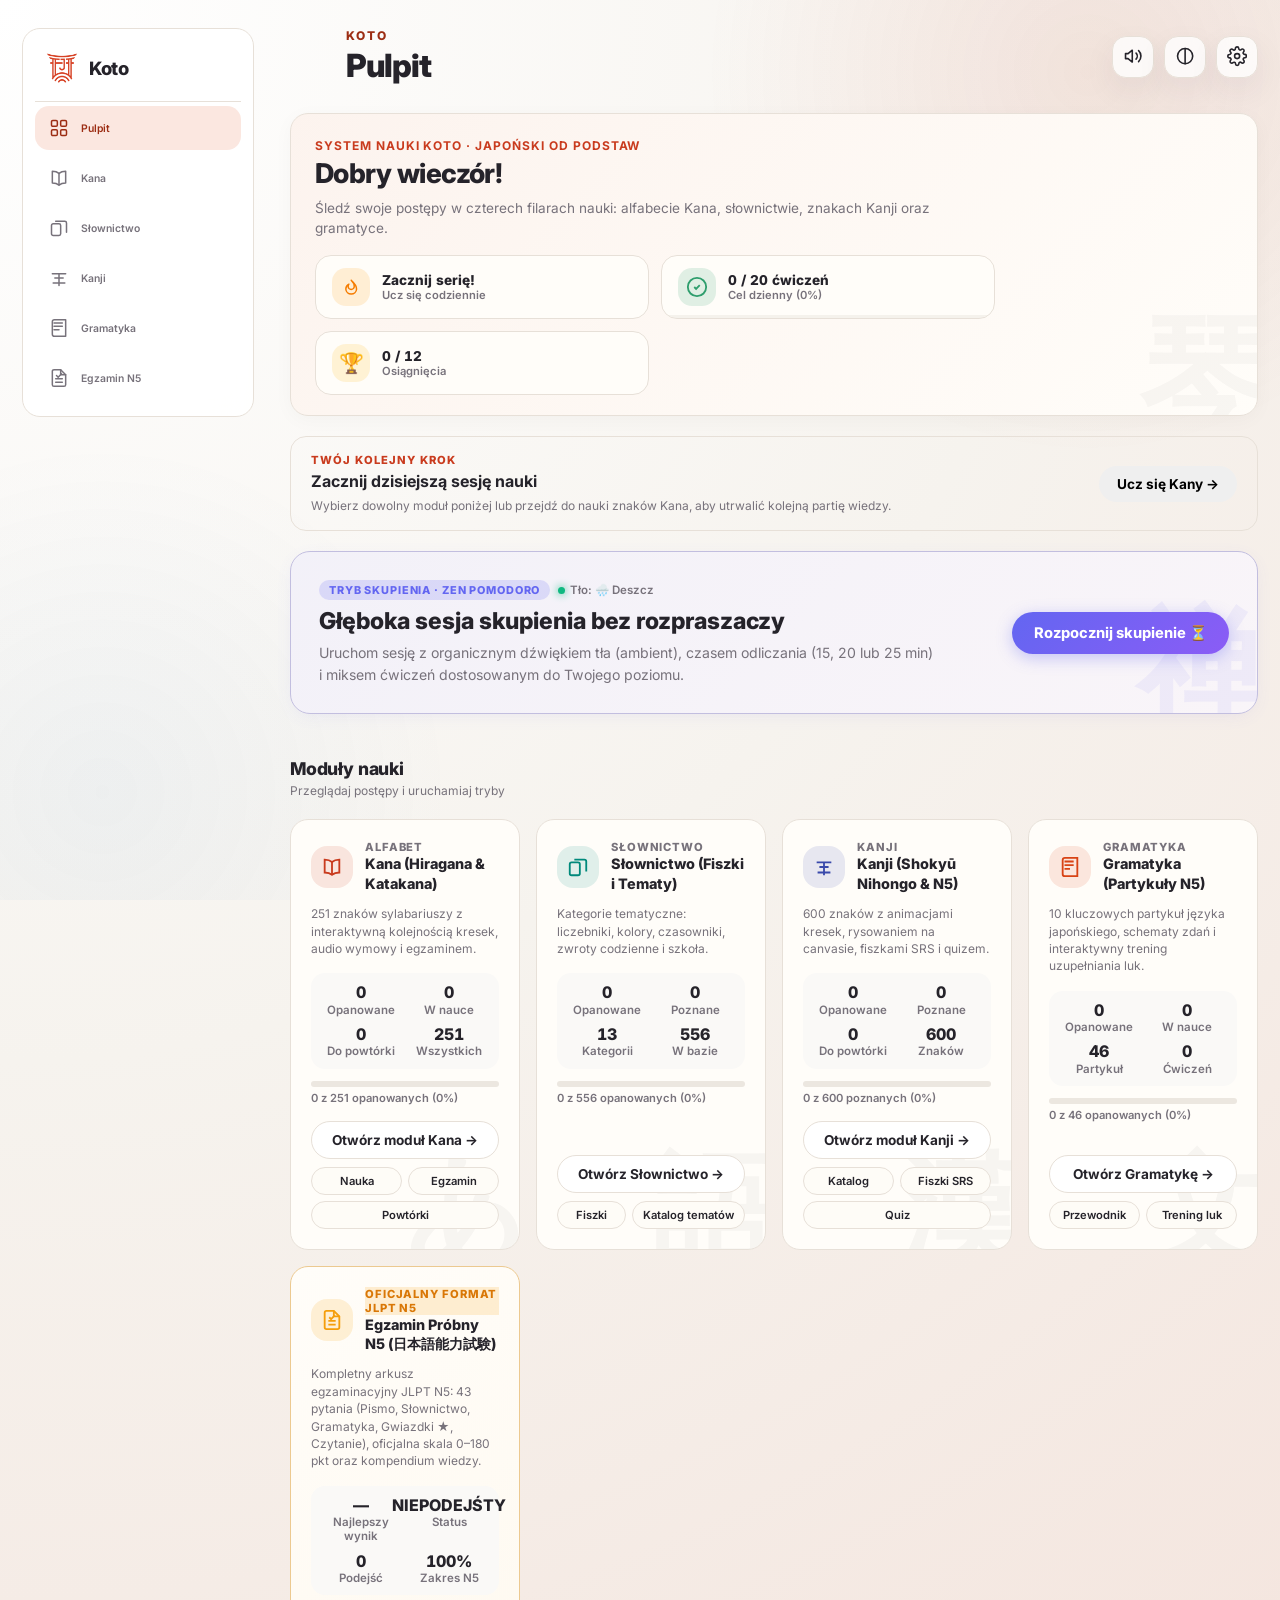
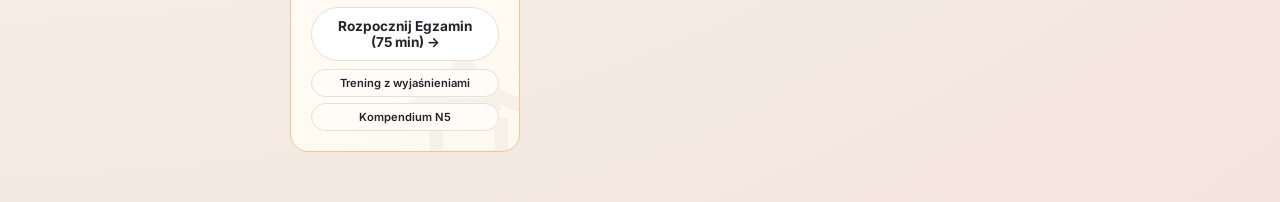
==== commit 180d1a18: "fix: suppress referrer header so google tts works on https" ====
--- a/index.html
+++ b/index.html
@@ -3,6 +3,7 @@
   <head>
     <meta charset="utf-8" />
     <meta name="viewport" content="width=device-width, initial-scale=1, viewport-fit=cover" />
+    <meta name="referrer" content="no-referrer" />
     <meta
       name="description"
       content="Aplikacja do nauki japońskiej kany — hiragany i katakany, z animacjami kresek i trybem egzaminu."
--- a/style.css
+++ b/style.css
@@ -12,6 +12,7 @@
 
   --ink: #25232a;
   --muted: #77727b;
+  --ink-muted: var(--muted);
 
   --accent: #c93b1e;
   --accent-dark: #9c2d13;
@@ -137,6 +138,7 @@
 
   font-family:
     "Inter",
+    "Noto Sans JP",
     ui-sans-serif,
     system-ui,
     -apple-system,
@@ -149,6 +151,20 @@
   transition:
     background var(--duration-base) var(--ease-standard),
     color var(--duration-base) var(--ease-standard);
+}
+
+button,
+.btn,
+.script-btn,
+.menu-card,
+.icon-btn,
+.app-nav-item,
+.vocab-pill,
+.vocab-topics-card,
+.topbar-back {
+  user-select: none;
+  -webkit-user-select: none;
+  -webkit-tap-highlight-color: transparent;
 }
 
 button {
@@ -223,7 +239,7 @@
 }
 
 /* Tytuł jest teraz nazwą ekranu, a nie alfabetu — musi zmieścić się
-   obok powrotu i dwóch przycisków już przy 320 px. */
+   obok powrotu i trzech przycisków akcji już przy 320 px. */
 .topbar h1 {
   font-size: clamp(1.3rem, 4.2vw, 2rem);
   overflow-wrap: anywhere;
@@ -259,13 +275,14 @@
 
 .app-nav-item {
   flex: 1;
+  min-width: 0;
   display: flex;
   flex-direction: column;
   align-items: center;
   justify-content: center;
   gap: 3px;
   min-height: 44px;
-  padding: 4px 6px;
+  padding: 4px 2px;
   border: 0;
   border-radius: var(--radius-md);
   background: none;
@@ -278,6 +295,14 @@
     color var(--duration-fast) var(--ease-standard);
 }
 
+.app-nav-label {
+  font-size: 0.65rem;
+  white-space: nowrap;
+  overflow: hidden;
+  text-overflow: ellipsis;
+  max-width: 100%;
+}
+
 .app-nav-icon {
   width: 22px;
   height: 22px;
@@ -310,7 +335,7 @@
 .icon-btn {
   width: 42px;
   height: 42px;
-  border-radius: var(--radius-md);
+  border-radius: var(--radius-lg);
   border: var(--surface-border);
   background: var(--card-solid);
   color: var(--ink);
@@ -324,6 +349,11 @@
 .icon-btn:hover {
   border-color: var(--accent-hover);
   transform: translateY(-1px);
+}
+
+.icon-btn:active,
+.ghost:active {
+  transform: scale(0.95);
 }
 
 .icon-btn:focus-visible {
@@ -400,18 +430,24 @@
 
 .btn {
   border: 0;
-  border-radius: var(--radius-md);
-  padding: 11px 16px;
+  border-radius: var(--radius-lg);
+  padding: 11px 18px;
   cursor: pointer;
   font-weight: 750;
+  letter-spacing: -0.01em;
   transition:
     transform var(--duration-fast) var(--ease-standard),
     background var(--duration-fast) var(--ease-standard),
+    box-shadow var(--duration-fast) var(--ease-standard),
     opacity var(--duration-fast) var(--ease-standard);
 }
 
-.btn:hover {
+.btn:hover:not(:disabled) {
   transform: translateY(-1px);
+}
+
+.btn:active:not(:disabled) {
+  transform: scale(0.97);
 }
 
 .btn:focus-visible {
@@ -422,19 +458,24 @@
 .btn-primary {
   background: var(--accent);
   color: #fff;
-}
-
-.btn-primary:hover {
+  box-shadow: 0 4px 14px color-mix(in srgb, var(--accent) 28%, transparent);
+}
+
+.btn-primary:hover:not(:disabled) {
   background: var(--accent-dark);
+  box-shadow: 0 6px 18px color-mix(in srgb, var(--accent) 38%, transparent);
 }
 
 .btn-secondary {
   background: var(--btn-secondary-bg);
   color: var(--btn-secondary-ink);
-}
-
-.btn-secondary:hover {
+  border: 1px solid color-mix(in srgb, var(--line) 85%, transparent);
+  box-shadow: var(--shadow-soft);
+}
+
+.btn-secondary:hover:not(:disabled) {
   background: color-mix(in srgb, var(--btn-secondary-bg) 80%, var(--accent));
+  border-color: color-mix(in srgb, var(--accent) 35%, var(--line));
 }
 
 .btn:disabled {
@@ -450,7 +491,7 @@
   border: var(--surface-border);
   background: var(--card-solid);
   color: var(--ink);
-  border-radius: var(--radius-md);
+  border-radius: var(--radius-lg);
   padding: 9px var(--space-3-5);
   cursor: pointer;
   transition: var(--duration-fast) var(--ease-standard);
@@ -476,8 +517,10 @@
    temu menu nie jest tylko siatką kafelków — ma kontekst i stan.
 */
 .hub-summary {
+  position: relative;
+  overflow: hidden;
   max-width: 820px;
-  margin: var(--space-5) auto 0;
+  margin: var(--space-4-5) auto 0;
   padding: var(--space-4-5) var(--space-5);
   border: var(--surface-border);
   border-radius: var(--surface-radius);
@@ -486,23 +529,54 @@
 
 .hub-summary-head {
   display: flex;
+  align-items: center;
+  justify-content: space-between;
+  flex-wrap: wrap;
+  gap: var(--space-2);
+}
+
+.hub-head-info {
+  display: flex;
   align-items: baseline;
-  justify-content: space-between;
-  gap: var(--space-3);
+  gap: var(--space-2-5);
 }
 
 .hub-kicker {
   color: var(--muted);
   font-size: var(--text-2xs);
   font-weight: 800;
-  letter-spacing: 0.1em;
+  letter-spacing: 0.12em;
   text-transform: uppercase;
 }
 
 .hub-script {
   color: var(--ink);
   font-size: var(--text-sm);
-  font-weight: 700;
+  font-weight: 750;
+}
+
+.hub-streak-badge {
+  display: inline-flex;
+  align-items: center;
+  gap: 6px;
+  padding: 3px 10px;
+  border-radius: var(--radius-pill);
+  background: color-mix(in srgb, var(--accent) 12%, transparent);
+  border: 1px solid color-mix(in srgb, var(--accent) 24%, transparent);
+  color: var(--accent-dark);
+  font-size: var(--text-xs);
+  font-weight: 800;
+}
+
+.hub-streak-icon {
+  display: flex;
+  align-items: center;
+  color: var(--accent);
+}
+
+.hub-streak-icon .icon {
+  width: 13px;
+  height: 13px;
 }
 
 .hub-summary .mastery-strip {
@@ -518,11 +592,9 @@
 .menu {
   display: grid;
   grid-template-columns: repeat(3, 1fr);
-  gap: var(--space-4-5);
+  gap: var(--space-4);
   max-width: 820px;
-  /* wykres postępu stoi teraz NAD kartami, więc potrzebuje tego samego
-     odstępu, który wcześniej dzielił go od kart */
-  margin: var(--space-7) auto 0;
+  margin: var(--space-5) auto 0;
 }
 
 .menu-card {
@@ -547,6 +619,10 @@
   box-shadow: var(--shadow);
 }
 
+.menu-card:active {
+  transform: scale(0.98);
+}
+
 .menu-card:focus-visible {
   outline: var(--focus-ring);
   outline-offset: 2px;
@@ -588,10 +664,11 @@
   display: flex;
   flex-direction: column;
   align-items: flex-start;
-  gap: var(--space-3);
-  padding: var(--space-6);
+  gap: var(--space-2);
+  padding: var(--space-5);
   position: relative;
-  min-height: 118px;
+  overflow: hidden;
+  min-height: 122px;
 }
 
 .menu-card.tile .menu-icon {
@@ -606,7 +683,37 @@
 
 .tile-title {
   font-size: 1.15rem;
-  font-weight: 750;
+  font-weight: 800;
+  letter-spacing: -0.01em;
+}
+
+.tile-sub {
+  font-size: var(--text-xs);
+  color: var(--muted);
+  font-weight: 500;
+  line-height: 1.3;
+}
+
+.tile-watermark {
+  position: absolute;
+  right: 8px;
+  bottom: -8px;
+  font-size: 4.5rem;
+  font-weight: 900;
+  line-height: 1;
+  color: var(--ink);
+  opacity: 0.045;
+  pointer-events: none;
+  user-select: none;
+  font-family: "Noto Sans JP", sans-serif;
+  transition:
+    transform var(--duration-base) var(--ease-standard),
+    opacity var(--duration-base) var(--ease-standard);
+}
+
+.menu-card.tile:hover .tile-watermark {
+  transform: scale(1.08) translateY(-2px);
+  opacity: 0.08;
 }
 
 /* Nauka jest główną akcją hubu: wyróżnienie zostaje subtelne, żeby nie
@@ -624,21 +731,22 @@
   margin-top: auto;
   color: var(--accent-dark);
   font-size: var(--text-sm);
-  font-weight: 700;
+  font-weight: 750;
 }
 
 .tile-badge {
   position: absolute;
   top: 14px;
-  right: 16px;
-  min-width: 26px;
-  padding: 2px 8px;
+  right: 14px;
+  min-width: 24px;
+  padding: 2px 7px;
   border-radius: var(--radius-pill);
   background: var(--accent);
   color: #fff;
-  font-size: 0.78rem;
+  font-size: 0.76rem;
   font-weight: 800;
   text-align: center;
+  box-shadow: 0 4px 10px color-mix(in srgb, var(--accent) 35%, transparent);
 }
 
 /* =========================================================
@@ -696,6 +804,38 @@
   gap: var(--space-2-5);
 }
 
+.settings-hint {
+  color: var(--muted);
+  font-size: var(--text-sm);
+  line-height: var(--leading-relaxed);
+  margin: 0 0 var(--space-3-5);
+}
+
+.backup-status-msg {
+  display: none;
+  margin-top: var(--space-3);
+  padding: var(--space-3) var(--space-4);
+  border-radius: var(--radius-md);
+  font-size: var(--text-sm);
+  font-weight: 500;
+  line-height: var(--leading-normal);
+  animation: fadeIn 0.25s ease;
+}
+
+.backup-status-msg.is-success {
+  display: block;
+  background: rgba(16, 185, 129, 0.12);
+  color: #10b981;
+  border: 1px solid rgba(16, 185, 129, 0.25);
+}
+
+.backup-status-msg.is-error {
+  display: block;
+  background: rgba(239, 68, 68, 0.12);
+  color: #ef4444;
+  border: 1px solid rgba(239, 68, 68, 0.25);
+}
+
 .about-copy p {
   margin: 0 0 var(--space-2-5);
   color: var(--muted);
@@ -732,14 +872,39 @@
 }
 
 .review-empty {
-  padding: 28px 24px;
+  padding: 44px 28px;
   text-align: center;
+  max-width: 580px;
+  margin: var(--space-4) auto 0;
+  display: flex;
+  flex-direction: column;
+  align-items: center;
+}
+
+.review-empty-icon {
+  width: 60px;
+  height: 60px;
+  border-radius: var(--radius-circle);
+  background: color-mix(in srgb, var(--accent) 12%, transparent);
+  border: 1px solid color-mix(in srgb, var(--accent) 24%, transparent);
+  color: var(--accent);
+  display: flex;
+  align-items: center;
+  justify-content: center;
+  margin-bottom: var(--space-3-5);
+  box-shadow: 0 4px 14px color-mix(in srgb, var(--accent) 15%, transparent);
+}
+
+.review-empty-icon .icon {
+  width: 26px;
+  height: 26px;
 }
 
 .review-empty-title {
   color: var(--ink);
-  font-weight: 700;
-  font-size: var(--text-lg);
+  font-weight: 800;
+  font-size: var(--text-xl);
+  letter-spacing: -0.01em;
   margin: 0 0 var(--space-2);
 }
 
@@ -747,6 +912,7 @@
   color: var(--muted);
   line-height: 1.6;
   margin: 0 0 var(--space-5);
+  max-width: 44ch;
 }
 
 .review-list {
@@ -844,33 +1010,48 @@
 .script-switcher {
   display: flex;
   justify-content: center;
-  flex-wrap: wrap;
-  gap: var(--space-3);
-  max-width: 820px;
-  margin: 50px auto 0;
+  align-items: center;
+  gap: 4px;
+  max-width: 100%;
+  margin: var(--space-4-5) auto 0;
+  padding: 3px;
+  border-radius: var(--radius-pill);
+  background: color-mix(in srgb, var(--card-solid) 82%, transparent);
+  border: 1px solid color-mix(in srgb, var(--line) 75%, transparent);
+  box-shadow: var(--shadow-soft);
+  backdrop-filter: blur(12px);
 }
 
 .script-btn {
-  padding: 12px 28px;
-  border: 2px solid var(--line);
-  background: var(--card);
-  color: var(--ink);
+  padding: 7px 14px;
+  border: 0;
+  background: transparent;
+  color: var(--muted);
   border-radius: var(--radius-pill);
-  font-size: var(--text-base);
+  font-size: var(--text-xs);
   font-weight: 700;
   cursor: pointer;
-  transition: var(--duration-fast) var(--ease-standard);
+  white-space: nowrap;
+  transition: all var(--duration-fast) var(--ease-standard);
+}
+
+@media (min-width: 600px) {
+  .script-btn {
+    padding: 8px 22px;
+    font-size: var(--text-sm);
+  }
 }
 
 .script-btn:hover {
-  border-color: var(--accent-hover);
-  transform: translateY(-1px);
+  color: var(--ink);
+  background: color-mix(in srgb, var(--card-solid) 65%, transparent);
 }
 
 .script-btn.active {
-  border-color: var(--accent);
-  background: var(--soft);
-  color: var(--accent-dark);
+  background: var(--card-solid);
+  color: var(--accent);
+  box-shadow: 0 3px 10px rgba(0, 0, 0, 0.08);
+  font-weight: 800;
 }
 
 .script-btn:focus-visible {
@@ -1193,14 +1374,26 @@
   gap: 15px;
 }
 
+.study-head h2 {
+  font-size: 2rem;
+  font-weight: 850;
+  letter-spacing: -0.02em;
+  color: var(--ink);
+}
+
 .badge {
   background: var(--soft);
   color: var(--accent-dark);
   border-radius: var(--radius-pill);
-  padding: 7px 11px;
+  padding: 6px 14px;
   font-size: 0.78rem;
   font-weight: 800;
   white-space: nowrap;
+}
+
+.badge#strokeBadge {
+  background: color-mix(in srgb, var(--accent) 12%, transparent);
+  border: 1px solid color-mix(in srgb, var(--accent) 24%, transparent);
 }
 
 /* =========================================================
@@ -1234,8 +1427,11 @@
 
 .char-panel h3 {
   align-self: flex-start;
-  margin: 0 0 var(--space-3);
-  font-size: var(--text-sm);
+  margin: 0 0 var(--space-3-5);
+  font-size: var(--text-2xs);
+  font-weight: 850;
+  letter-spacing: 0.12em;
+  text-transform: uppercase;
   color: var(--muted);
 }
 
@@ -1278,9 +1474,34 @@
   display: flex;
   align-items: center;
   justify-content: center;
+  border-radius: var(--radius-2xl);
+  background-color: color-mix(in srgb, var(--card) 60%, var(--bg));
+  border: 1px solid color-mix(in srgb, var(--line) 75%, transparent);
+  box-shadow: inset 0 2px 10px rgba(0, 0, 0, 0.04);
+  background-image:
+    linear-gradient(
+      to right,
+      transparent calc(50% - 0.5px),
+      color-mix(in srgb, var(--line) 70%, transparent) calc(50% - 0.5px),
+      color-mix(in srgb, var(--line) 70%, transparent) calc(50% + 0.5px),
+      transparent calc(50% + 0.5px)
+    ),
+    linear-gradient(
+      to bottom,
+      transparent calc(50% - 0.5px),
+      color-mix(in srgb, var(--line) 70%, transparent) calc(50% - 0.5px),
+      color-mix(in srgb, var(--line) 70%, transparent) calc(50% + 0.5px),
+      transparent calc(50% + 0.5px)
+    );
+  background-size:
+    100% 100%,
+    100% 100%;
+  background-position: center;
   transition:
     filter var(--duration-slow) var(--ease-standard),
-    opacity var(--duration-slow) var(--ease-standard);
+    opacity var(--duration-slow) var(--ease-standard),
+    border-color var(--duration-base) var(--ease-standard),
+    box-shadow var(--duration-base) var(--ease-standard);
 }
 
 .svg-wrap svg {
@@ -1331,13 +1552,24 @@
   touch-action: none;
 }
 
-.svg-wrap.drawing .draw-canvas {
+.svg-wrap.drawing,
+.kanji-svg-container.drawing {
+  border-color: color-mix(in srgb, var(--accent) 55%, var(--line));
+  box-shadow:
+    0 0 0 3px color-mix(in srgb, var(--accent) 14%, transparent),
+    inset 0 2px 10px rgba(0, 0, 0, 0.04);
+}
+
+.svg-wrap.drawing .draw-canvas,
+.kanji-svg-container.drawing .draw-canvas,
+.drawing .draw-canvas {
   visibility: visible;
 }
 
 /* W trybie rysowania znak zostaje jako blada podkładka do obrysowania. */
-.svg-wrap.drawing svg {
-  opacity: 0.16;
+.svg-wrap.drawing svg,
+.kanji-svg-container.drawing:not(.is-blind) svg {
+  opacity: 0.2;
 }
 
 /* Ustawienie „Znak wzorcowy" → Ukryty: w trybie rysowania znak znika
@@ -1380,6 +1612,7 @@
   gap: var(--space-2);
   padding: 7px 12px;
   border-radius: var(--radius-pill);
+  pointer-events: none;
   background: var(--card-solid);
   border: var(--surface-border);
   box-shadow: var(--shadow-pop);
@@ -1451,6 +1684,7 @@
   color: #fff;
   font-size: 0.78rem;
   font-weight: 900;
+  box-shadow: 0 3px 8px color-mix(in srgb, var(--accent) 30%, transparent);
 }
 
 .order-arrow {
@@ -1465,23 +1699,27 @@
 }
 
 .stroke-step {
-  background: var(--card-solid);
-  border: var(--surface-border);
-  padding: var(--space-2) var(--space-2-5);
-  border-radius: var(--radius-sm);
+  background: color-mix(in srgb, var(--card-solid) 82%, transparent);
+  border: 1px solid color-mix(in srgb, var(--line) 80%, transparent);
+  padding: 8px 12px;
+  border-radius: var(--radius-md);
   font-size: var(--text-sm);
   display: flex;
   align-items: center;
-  gap: 3px;
+  gap: 6px;
+  box-shadow: var(--shadow-soft);
+  max-width: 100%;
   transition:
     background var(--duration-quick) var(--ease-standard),
     border-color var(--duration-quick) var(--ease-standard),
+    box-shadow var(--duration-quick) var(--ease-standard),
     opacity var(--duration-quick) var(--ease-standard);
 }
 
 .stroke-step.active {
   border-color: var(--accent);
   background: var(--soft);
+  box-shadow: 0 2px 8px color-mix(in srgb, var(--accent) 18%, transparent);
 }
 
 .stroke-step.completed {
@@ -1638,7 +1876,12 @@
   font-size: 2.7rem;
   font-family: "Noto Sans JP", "Hiragino Kaku Gothic ProN", "Yu Gothic", sans-serif;
   cursor: pointer;
-  transition: var(--duration-fast) var(--ease-standard);
+  box-shadow: var(--shadow-soft);
+  transition:
+    transform var(--duration-fast) var(--ease-standard),
+    border-color var(--duration-fast) var(--ease-standard),
+    background var(--duration-fast) var(--ease-standard),
+    box-shadow var(--duration-fast) var(--ease-standard);
   position: relative;
 }
 
@@ -1648,6 +1891,10 @@
   box-shadow: var(--shadow-hover);
 }
 
+.answer:active:not(:disabled) {
+  transform: scale(0.97);
+}
+
 .answer:focus-visible {
   outline: var(--focus-ring);
   outline-offset: 2px;
@@ -1657,11 +1904,17 @@
   position: absolute;
   top: 8px;
   left: 10px;
+  min-width: 18px;
+  height: 18px;
+  display: inline-grid;
+  place-items: center;
+  border-radius: var(--radius-xs);
+  background: color-mix(in srgb, var(--line) 60%, transparent);
   font-size: var(--text-2xs);
-  font-weight: 700;
+  font-weight: 800;
   color: var(--muted);
   font-family: "Inter", sans-serif;
-  opacity: 0.45;
+  opacity: 0.7;
 }
 
 .answer.correct {
@@ -1777,13 +2030,51 @@
 
 .answers.answers-text {
   grid-template-columns: 1fr;
+  gap: var(--space-2-5);
+  max-width: 540px;
+  margin: var(--space-4) auto 0;
 }
 
 .answer.answer-text {
   font-family: inherit;
   font-size: var(--text-base);
+  font-weight: 600;
   text-align: left;
-  padding: 16px 18px 16px 34px;
+  min-height: 56px;
+  padding: var(--space-3) var(--space-4);
+  border-radius: var(--radius-xl);
+  display: flex;
+  align-items: center;
+  gap: var(--space-3);
+  transition: all var(--duration-fast) var(--ease-standard);
+}
+
+.answer.answer-text:hover:not(:disabled) {
+  border-color: var(--accent);
+  transform: translateY(-2px);
+  box-shadow: 0 6px 18px color-mix(in srgb, var(--accent) 15%, transparent);
+}
+
+.answer.answer-text:active:not(:disabled) {
+  transform: scale(0.97);
+}
+
+.answer.answer-text .answer-key {
+  display: inline-flex;
+  align-items: center;
+  justify-content: center;
+  width: 26px;
+  height: 26px;
+  border-radius: var(--radius-sm);
+  background: var(--soft);
+  border: 1px solid var(--line);
+  font-family: var(--font-mono);
+  font-size: var(--text-xs);
+  font-weight: 700;
+  color: var(--muted);
+  flex-shrink: 0;
+  position: static;
+  margin: 0;
 }
 
 .vocab-kana {
@@ -1801,27 +2092,353 @@
 }
 
 .vocab-result {
+  padding: var(--space-8) var(--space-6);
   text-align: center;
+  border-radius: var(--radius-2xl);
+  border: 1px solid color-mix(in srgb, var(--line) 75%, var(--accent) 25%);
+  background: linear-gradient(
+    180deg,
+    color-mix(in srgb, var(--card-solid) 96%, var(--accent) 4%) 0%,
+    var(--card-solid) 100%
+  );
+  box-shadow:
+    0 20px 48px -12px rgba(0, 0, 0, 0.4),
+    0 0 0 1px color-mix(in srgb, var(--line) 35%, transparent);
 }
 
 .vocab-result-score {
-  font-size: 2.4rem;
+  font-size: clamp(2.6rem, 7vw, 3.6rem);
+  font-weight: 900;
+  letter-spacing: -0.02em;
+  margin: 0 0 var(--space-2);
+  color: var(--accent);
+  font-variant-numeric: tabular-nums;
+}
+
+.vocab-heading {
+  margin-bottom: var(--space-4);
+}
+
+.vocab-heading h2 {
+  margin-bottom: var(--space-1);
+}
+
+.vocab-lead {
+  margin: 0;
+  max-width: 58ch;
+  color: var(--muted);
+  line-height: var(--leading-relaxed);
+}
+/* Słownictwo: Główny dashboard / hub startowy */
+.vocab-hub {
+  max-width: 860px;
+  margin: 0 auto;
+  display: flex;
+  flex-direction: column;
+  gap: var(--space-4);
+}
+
+.vocab-hub-hero {
+  position: relative;
+  overflow: hidden;
+  padding: var(--space-6) var(--space-6) var(--space-5);
+  border-radius: var(--radius-2xl);
+  background: linear-gradient(
+    135deg,
+    color-mix(in srgb, var(--accent) 9%, var(--card-solid)) 0%,
+    var(--card-solid) 60%,
+    color-mix(in srgb, var(--card-solid) 94%, var(--accent) 6%) 100%
+  );
+  border: 1px solid color-mix(in srgb, var(--line) 80%, var(--accent) 20%);
+  box-shadow: 0 12px 36px -12px rgba(0, 0, 0, 0.25);
+  display: flex;
+  flex-direction: column;
+  gap: var(--space-4);
+  text-align: left;
+}
+
+.vocab-hub-watermark {
+  position: absolute;
+  top: -12px;
+  right: 18px;
+  font-family: var(--font-japanese);
+  font-size: clamp(6.5rem, 15vw, 10.5rem);
+  font-weight: 700;
+  line-height: 1;
+  color: var(--accent);
+  opacity: 0.06;
+  pointer-events: none;
+  user-select: none;
+  z-index: 0;
+}
+
+.vocab-hub-top {
+  position: relative;
+  z-index: 1;
+  display: flex;
+  flex-direction: column;
+  gap: var(--space-2);
+}
+
+.vocab-hub-top .eyebrow {
+  display: inline-flex;
+  align-items: center;
+  gap: 7px;
+  font-size: 0.72rem;
   font-weight: 800;
-  margin: 0 0 var(--space-2);
-  color: var(--accent-dark);
-}
-
-.vocab-back {
-  margin-top: var(--space-5);
-}
-
-/* Wybór kierunku i zakresu: dwie grupy pillów, ten sam rytm co Ustawienia. */
-.vocab-setup {
+  letter-spacing: 0.12em;
+  text-transform: uppercase;
+  color: var(--accent);
+}
+
+.vocab-hub-top .vocab-heading h2 {
+  margin: 0;
+  font-size: clamp(1.45rem, 3.2vw, 1.95rem);
+  font-weight: 800;
+  letter-spacing: -0.025em;
+  color: var(--ink);
+  line-height: 1.2;
+}
+
+.vocab-hub-top .vocab-lead {
+  margin: 6px 0 0 0;
+  color: var(--muted);
+  font-size: var(--text-sm);
+  line-height: 1.5;
+  max-width: 58ch;
+}
+
+/* Statystyki podsumowujące wybraną sesję wewnątrz hero card */
+.vocab-summary {
+  position: relative;
+  z-index: 1;
+  display: grid;
+  grid-template-columns: repeat(3, 1fr);
+  gap: var(--space-3);
+  margin: 0;
+}
+
+.vocab-summary-item {
+  display: flex;
+  align-items: center;
+  gap: var(--space-3);
+  padding: 12px 14px;
+  border: 1px solid color-mix(in srgb, var(--line) 85%, var(--accent) 15%);
+  border-radius: var(--radius-lg);
+  background: color-mix(in srgb, var(--card) 85%, var(--accent) 8%);
+  backdrop-filter: blur(10px);
+  -webkit-backdrop-filter: blur(10px);
+  transition:
+    border-color var(--duration-fast) var(--ease-standard),
+    transform var(--duration-fast) var(--ease-standard);
+}
+
+.vocab-summary-icon {
+  display: grid;
+  place-items: center;
+  width: 38px;
+  height: 38px;
+  flex: none;
+  border-radius: var(--radius-md);
+  background: color-mix(in srgb, var(--accent) 14%, transparent);
+  color: var(--accent);
+  border: 1px solid color-mix(in srgb, var(--accent) 22%, transparent);
+}
+
+.vocab-summary-icon .icon {
+  width: 19px;
+  height: 19px;
+}
+
+.vocab-summary-text {
   display: flex;
   flex-direction: column;
-  gap: 22px;
-  padding: var(--space-6);
+  min-width: 0;
+}
+
+.vocab-summary-item strong {
+  color: var(--ink);
+  font-size: clamp(1.2rem, 2.5vw, 1.55rem);
+  font-weight: 800;
+  font-variant-numeric: tabular-nums;
+  line-height: 1.1;
+}
+
+.vocab-summary-item span {
+  color: var(--muted);
+  font-size: 0.6875rem;
+  font-weight: 700;
+  letter-spacing: 0.05em;
+  text-transform: uppercase;
+  margin-top: 2px;
+}
+
+/* Główny przycisk startu w hero module */
+.vocab-start {
+  position: relative;
+  z-index: 1;
+  width: 100%;
+  min-height: 52px;
+  border-radius: var(--radius-xl);
+  font-size: var(--text-base);
+  font-weight: 700;
+  display: flex;
+  align-items: center;
+  justify-content: center;
+  gap: var(--space-2);
+  box-shadow: 0 10px 28px -4px color-mix(in srgb, var(--accent) 36%, transparent);
+  cursor: pointer;
+  letter-spacing: 0.01em;
+  transition:
+    transform var(--duration-fast) var(--ease-standard),
+    box-shadow var(--duration-fast) var(--ease-standard);
+}
+
+.vocab-start:hover {
+  transform: translateY(-1px);
+  box-shadow: 0 14px 34px -4px color-mix(in srgb, var(--accent) 48%, transparent);
+}
+
+.vocab-start:active {
+  transform: translateY(1px);
+}
+
+.vocab-start .icon {
+  width: 20px;
+  height: 20px;
+}
+
+/* Tryb nauki, testu i wpisywania — dotykowe kafelki z odznakami */
+.vocab-mode-grid {
+  display: grid;
+  grid-template-columns: repeat(3, 1fr);
+  gap: var(--space-3);
+  margin-bottom: 0;
+}
+
+@media (max-width: 860px) {
+  .vocab-mode-grid {
+    grid-template-columns: 1fr;
+  }
+}
+
+.vocab-mode-card {
+  position: relative;
+  display: flex;
+  align-items: center;
+  gap: var(--space-3);
+  padding: var(--space-4);
+  border: 1px solid var(--line);
+  border-radius: var(--radius-xl);
+  background: var(--card);
+  color: var(--ink);
+  font-family: inherit;
   text-align: left;
+  cursor: pointer;
+  transition: all var(--duration-fast) var(--ease-standard);
+  overflow: hidden;
+}
+
+.vocab-mode-card:hover {
+  border-color: var(--accent-hover);
+  transform: translateY(-1px);
+}
+
+.vocab-mode-card.active {
+  border-color: var(--accent);
+  background: color-mix(in srgb, var(--card) 92%, var(--accent) 8%);
+  box-shadow:
+    0 0 0 1px var(--accent),
+    0 8px 24px -6px color-mix(in srgb, var(--accent) 24%, transparent);
+}
+
+.vocab-mode-card:focus-visible {
+  outline: var(--focus-ring);
+  outline-offset: 2px;
+}
+
+.vocab-mode-icon {
+  display: grid;
+  place-items: center;
+  width: 44px;
+  height: 44px;
+  flex: none;
+  border-radius: var(--radius-lg);
+  background: color-mix(in srgb, var(--card-solid) 92%, var(--accent) 8%);
+  color: var(--accent);
+  border: 1px solid color-mix(in srgb, var(--line) 80%, var(--accent) 20%);
+  transition: all var(--duration-fast) var(--ease-standard);
+}
+
+.vocab-mode-card.active .vocab-mode-icon {
+  background: var(--accent);
+  color: #fff;
+  border-color: var(--accent);
+  box-shadow: 0 4px 14px color-mix(in srgb, var(--accent) 42%, transparent);
+}
+
+.vocab-mode-icon .icon {
+  width: 22px;
+  height: 22px;
+}
+
+.vocab-mode-body {
+  display: flex;
+  flex-direction: column;
+  gap: 2px;
+  min-width: 0;
+}
+
+.vocab-mode-badge {
+  display: inline-block;
+  align-self: flex-start;
+  font-size: 0.65rem;
+  font-weight: 800;
+  text-transform: uppercase;
+  letter-spacing: 0.08em;
+  padding: 2px 7px;
+  border-radius: var(--radius-pill);
+  background: color-mix(in srgb, var(--line) 60%, transparent);
+  color: var(--muted);
+  margin-bottom: 2px;
+}
+
+.vocab-mode-card.active .vocab-mode-badge {
+  background: color-mix(in srgb, var(--accent) 18%, transparent);
+  color: var(--accent);
+}
+
+.vocab-mode-body strong {
+  font-size: var(--text-base);
+  font-weight: 700;
+  color: var(--ink);
+}
+
+.vocab-mode-body small {
+  color: var(--muted);
+  font-size: var(--text-xs);
+  line-height: 1.35;
+}
+
+/* Modułowa siatka konfiguracji (2 kolumny na desktopie) */
+.vocab-setup-grid {
+  display: grid;
+  grid-template-columns: minmax(0, 1fr) minmax(0, 1fr);
+  gap: var(--space-4);
+  min-width: 0;
+  width: 100%;
+}
+
+.vocab-setup-panel {
+  display: flex;
+  flex-direction: column;
+  gap: var(--space-5);
+  padding: var(--space-5);
+  border-radius: var(--radius-xl);
+  text-align: left;
+  min-width: 0;
+  max-width: 100%;
+  box-sizing: border-box;
 }
 
 .vocab-setup-group {
@@ -1829,35 +2446,81 @@
   flex-direction: column;
   align-items: flex-start;
   gap: var(--space-2);
+  min-width: 0;
+  width: 100%;
+}
+
+.vocab-group-header {
+  display: flex;
+  flex-direction: column;
+  gap: 2px;
+  margin-bottom: 2px;
+}
+
+.vocab-group-header .settings-label {
+  display: inline-flex;
+  align-items: center;
+  gap: 7px;
+  font-size: var(--text-sm);
+  font-weight: 700;
+  color: var(--ink);
+  letter-spacing: 0.01em;
+}
+
+.vocab-group-header .settings-label .icon {
+  width: 15px;
+  height: 15px;
+  color: var(--accent);
+}
+
+.vocab-group-desc {
+  font-size: var(--text-xs);
+  color: var(--muted);
+}
+
+.vocab-setup-pair {
+  display: grid;
+  grid-template-columns: minmax(0, 1fr) minmax(0, 1fr);
+  gap: var(--space-4);
+  min-width: 0;
+  width: 100%;
 }
 
 .vocab-pills {
   display: flex;
   flex-wrap: wrap;
-  gap: var(--space-2);
+  gap: 7px;
+  width: 100%;
 }
 
 .vocab-pill {
-  border: var(--surface-border);
+  display: inline-flex;
+  align-items: center;
+  gap: 6px;
+  border: 1px solid var(--line);
   background: var(--card);
   color: var(--ink);
   border-radius: var(--radius-pill);
-  padding: 9px 16px;
+  padding: 8px 14px;
   font-family: inherit;
-  font-size: var(--text-md);
-  font-weight: 700;
+  font-size: var(--text-sm);
+  font-weight: 600;
   cursor: pointer;
-  transition: var(--duration-fast) var(--ease-standard);
+  transition: all var(--duration-fast) var(--ease-standard);
+  max-width: 100%;
+  box-sizing: border-box;
 }
 
 .vocab-pill:hover {
   border-color: var(--accent-hover);
+  background: color-mix(in srgb, var(--card) 94%, var(--accent) 6%);
 }
 
 .vocab-pill.active {
   border-color: var(--accent);
-  background: var(--soft);
-  color: var(--accent-dark);
+  background: color-mix(in srgb, var(--card) 86%, var(--accent) 14%);
+  color: var(--ink);
+  box-shadow: 0 0 0 1px var(--accent);
 }
 
 .vocab-pill:focus-visible {
@@ -1865,20 +2528,984 @@
   outline-offset: 2px;
 }
 
+.vocab-pill-count {
+  padding: 1px 7px;
+  border-radius: var(--radius-pill);
+  background: color-mix(in srgb, var(--card-solid) 80%, var(--line) 20%);
+  color: var(--muted);
+  font-size: var(--text-xs);
+  font-variant-numeric: tabular-nums;
+  font-weight: 700;
+  transition: all var(--duration-fast) var(--ease-standard);
+}
+
+.vocab-pill.active .vocab-pill-count {
+  background: var(--accent);
+  color: #fff;
+}
+
 .vocab-hint {
   color: var(--muted);
+  font-size: var(--text-xs);
+  line-height: 1.4;
+  margin-top: 2px;
+}
+
+/* Baner/kafelek otwierający katalog tematów */
+.vocab-topics-promo {
+  margin-top: auto;
+  padding-top: var(--space-2);
+}
+
+.vocab-topics-tile {
+  width: 100%;
+  min-width: 0;
+  box-sizing: border-box;
+  display: flex;
+  align-items: center;
+  justify-content: space-between;
+  gap: var(--space-3);
+  padding: 13px 15px;
+  border: 1px dashed color-mix(in srgb, var(--line) 70%, var(--accent) 30%);
+  border-radius: var(--radius-lg);
+  background: color-mix(in srgb, var(--card) 93%, var(--accent) 7%);
+  color: var(--ink);
+  font-family: inherit;
+  text-align: left;
+  cursor: pointer;
+  transition: all var(--duration-fast) var(--ease-standard);
+}
+
+.vocab-topics-tile:hover {
+  border-color: var(--accent);
+  border-style: solid;
+  background: color-mix(in srgb, var(--card) 86%, var(--accent) 14%);
+  transform: translateY(-1px);
+  box-shadow: 0 6px 18px -4px color-mix(in srgb, var(--accent) 20%, transparent);
+}
+
+.vocab-topics-tile:focus-visible {
+  outline: var(--focus-ring);
+  outline-offset: 2px;
+}
+
+.vocab-topics-tile-left {
+  display: flex;
+  align-items: center;
+  gap: var(--space-3);
+  min-width: 0;
+  flex: 1 1 auto;
+}
+
+.vocab-topics-tile-icon {
+  display: grid;
+  place-items: center;
+  width: 40px;
+  height: 40px;
+  flex: none;
+  border-radius: var(--radius-md);
+  background: color-mix(in srgb, var(--accent) 15%, transparent);
+  color: var(--accent);
+}
+
+.vocab-topics-tile-icon .icon {
+  width: 20px;
+  height: 20px;
+}
+
+.vocab-topics-tile-body {
+  display: flex;
+  flex-direction: column;
+  min-width: 0;
+  flex: 1 1 auto;
+}
+
+.vocab-topics-tile-body strong {
   font-size: var(--text-sm);
-}
-
-/* Pytanie po polsku jest zdaniem, nie znakiem — mniejszy stopień
-   i zawężona miara, żeby nie rozjeżdżało się na całą szerokość. */
+  font-weight: 700;
+  color: var(--ink);
+}
+
+.vocab-topics-tile-body small {
+  color: var(--muted);
+  font-size: var(--text-xs);
+  line-height: 1.35;
+  margin-top: 2px;
+}
+
+.vocab-topics-tile-arrow {
+  color: var(--muted);
+  display: grid;
+  place-items: center;
+  flex: none;
+  transition:
+    transform var(--duration-fast) var(--ease-standard),
+    color var(--duration-fast) var(--ease-standard);
+}
+
+.vocab-topics-tile-arrow .icon {
+  width: 18px;
+  height: 18px;
+}
+
+.vocab-topics-tile:hover .vocab-topics-tile-arrow {
+  color: var(--accent);
+  transform: translateX(3px);
+}
+
+@media (max-width: 768px) {
+  .vocab-setup-grid {
+    grid-template-columns: minmax(0, 1fr);
+  }
+  .vocab-mode-grid {
+    grid-template-columns: minmax(0, 1fr);
+  }
+  .vocab-summary {
+    grid-template-columns: repeat(3, minmax(0, 1fr));
+    gap: 6px;
+  }
+  .vocab-summary-item {
+    flex-direction: column;
+    padding: 10px 4px;
+    gap: 4px;
+    text-align: center;
+  }
+  .vocab-summary-icon {
+    width: 28px;
+    height: 28px;
+  }
+  .vocab-summary-icon .icon {
+    width: 14px;
+    height: 14px;
+  }
+  .vocab-summary-text {
+    align-items: center;
+  }
+  .vocab-summary-item strong {
+    font-size: 1.15rem;
+  }
+  .vocab-summary-item span {
+    font-size: 0.58rem;
+    letter-spacing: 0.04em;
+  }
+  .vocab-setup-pair {
+    grid-template-columns: minmax(0, 1fr);
+  }
+  .vocab-setup-panel {
+    padding: var(--space-4);
+  }
+  .vocab-hub-hero {
+    padding: var(--space-5) var(--space-4);
+  }
+}
+
+/* =========================================================
+   NAUKA SŁOWNICTWA — fiszka + samoocena (T19)
+========================================================= */
+
+.vocab-session {
+  max-width: 620px;
+  margin: 0 auto;
+}
+
+.session-score-badge {
+  display: inline-flex;
+  align-items: center;
+  gap: var(--space-2);
+  padding: 4px 12px;
+  border-radius: var(--radius-pill);
+  background: var(--soft);
+  border: 1px solid var(--line);
+  font-size: var(--text-xs);
+  font-weight: 700;
+}
+
+.session-score-badge .score-correct {
+  color: var(--good);
+  display: inline-flex;
+  align-items: center;
+}
+
+.session-score-badge .score-wrong {
+  color: var(--bad);
+  display: inline-flex;
+  align-items: center;
+}
+
+.vocab-learn {
+  margin-top: var(--space-3);
+  display: flex;
+  flex-direction: column;
+}
+
+.vocab-learn-instruction {
+  display: inline-flex;
+  align-items: center;
+  justify-content: center;
+  align-self: center;
+  padding: 5px 16px;
+  border-radius: var(--radius-pill);
+  color: var(--muted);
+  font-size: var(--text-xs);
+  font-weight: 600;
+  letter-spacing: 0.02em;
+  background: var(--soft);
+  border: 1px solid var(--line);
+  margin-bottom: var(--space-4);
+  text-align: center;
+}
+
+.vocab-learn-card {
+  position: relative;
+  overflow: hidden;
+  min-height: 290px;
+  padding: var(--space-8) var(--space-6);
+  border: 1px solid color-mix(in srgb, var(--line) 75%, var(--accent) 25%);
+  border-radius: var(--radius-2xl);
+  background: linear-gradient(
+    180deg,
+    color-mix(in srgb, var(--card-solid) 98%, var(--accent) 2%) 0%,
+    var(--card-solid) 100%
+  );
+  box-shadow:
+    0 20px 48px -12px rgba(0, 0, 0, 0.4),
+    0 0 0 1px color-mix(in srgb, var(--line) 35%, transparent);
+  display: flex;
+  flex-direction: column;
+  align-items: center;
+  justify-content: center;
+  text-align: center;
+  transition:
+    border-color var(--duration-fast) var(--ease-standard),
+    box-shadow var(--duration-fast) var(--ease-standard);
+}
+
+@media (max-width: 600px) {
+  .vocab-learn-card {
+    min-height: 250px;
+    padding: var(--space-6) var(--space-4);
+    border-radius: var(--radius-xl);
+  }
+}
+
+.vocab-card-watermark {
+  position: absolute;
+  right: 12px;
+  bottom: 4px;
+  font-family: var(--font-japanese);
+  font-size: 8.5rem;
+  font-weight: 900;
+  line-height: 1;
+  color: var(--accent);
+  opacity: 0.045;
+  pointer-events: none;
+  user-select: none;
+  z-index: 0;
+  filter: blur(0.5px);
+}
+
+.vocab-learn-side {
+  display: inline-flex;
+  align-items: center;
+  gap: 8px;
+  padding: 4px 14px;
+  border-radius: var(--radius-pill);
+  font-size: 0.72rem;
+  font-weight: 800;
+  letter-spacing: 0.14em;
+  text-transform: uppercase;
+  background: color-mix(in srgb, var(--accent) 12%, transparent);
+  color: var(--accent);
+  border: 1px solid color-mix(in srgb, var(--accent) 24%, transparent);
+  margin-bottom: var(--space-4);
+  z-index: 1;
+  position: relative;
+}
+
+.vocab-learn-side::before {
+  content: "";
+  width: 6px;
+  height: 6px;
+  border-radius: 50%;
+  background: var(--accent);
+  box-shadow: 0 0 8px var(--accent);
+}
+
+.vocab-learn-front {
+  position: relative;
+  z-index: 1;
+  width: 100%;
+  margin-bottom: var(--space-2);
+}
+
+.vocab-learn-front.question-vocab {
+  font-size: clamp(2.6rem, 7vw, 3.8rem);
+  font-family: var(--font-japanese);
+  font-weight: 700;
+  color: var(--ink);
+  line-height: 1.15;
+  letter-spacing: 0.03em;
+  margin: 0 auto;
+}
+
+.vocab-learn-front.question-vocab-pl {
+  font-size: clamp(1.4rem, 4.5vw, 1.9rem);
+  font-weight: 700;
+  color: var(--ink);
+  line-height: 1.35;
+  margin: 0 auto;
+}
+
+.vocab-learn-placeholder {
+  display: flex;
+  flex-direction: column;
+  align-items: center;
+  justify-content: center;
+  gap: 6px;
+  width: 100%;
+  max-width: 440px;
+  padding: var(--space-6) var(--space-4);
+  margin-top: var(--space-4);
+  border: 1px dashed color-mix(in srgb, var(--line) 85%, var(--accent) 25%);
+  border-radius: var(--radius-xl);
+  background: color-mix(in srgb, var(--soft) 60%, transparent);
+  color: var(--muted);
+  font-size: var(--text-sm);
+  font-weight: 600;
+  backdrop-filter: blur(6px);
+  position: relative;
+  z-index: 1;
+  transition: all var(--duration-fast) var(--ease-standard);
+}
+
+.vocab-placeholder-eye {
+  display: grid;
+  place-items: center;
+  color: var(--accent);
+  opacity: 0.8;
+  margin-bottom: 2px;
+}
+
+.vocab-placeholder-eye .icon {
+  width: 24px;
+  height: 24px;
+}
+
+.vocab-placeholder-text {
+  color: var(--ink);
+  font-size: var(--text-sm);
+  font-weight: 700;
+}
+
+.vocab-placeholder-tip {
+  color: var(--muted);
+  font-size: var(--text-xs);
+  font-weight: 500;
+  opacity: 0.85;
+}
+
+.vocab-learn-answer {
+  position: relative;
+  z-index: 1;
+  width: 100%;
+  max-width: 440px;
+  padding-top: var(--space-5);
+  margin-top: var(--space-4);
+  border-top: 1px solid color-mix(in srgb, var(--line) 80%, transparent);
+  animation: vocabAnswerReveal 0.35s cubic-bezier(0.16, 1, 0.3, 1) forwards;
+}
+
+@keyframes vocabAnswerReveal {
+  from {
+    opacity: 0;
+    transform: translateY(10px);
+  }
+  to {
+    opacity: 1;
+    transform: translateY(0);
+  }
+}
+
+.vocab-learn-label {
+  display: inline-flex;
+  align-items: center;
+  gap: 6px;
+  padding: 3px 10px;
+  border-radius: var(--radius-pill);
+  font-size: 0.68rem;
+  font-weight: 800;
+  letter-spacing: 0.12em;
+  text-transform: uppercase;
+  background: color-mix(in srgb, var(--good) 12%, transparent);
+  color: var(--good);
+  border: 1px solid color-mix(in srgb, var(--good) 28%, transparent);
+  margin-bottom: var(--space-2);
+}
+
+.vocab-learn-answer .question-vocab {
+  font-size: clamp(2rem, 5.5vw, 2.75rem);
+  font-family: var(--font-japanese);
+  font-weight: 700;
+  line-height: 1.2;
+  margin: 0 auto var(--space-1);
+}
+
+.vocab-learn-answer .question-vocab-pl {
+  font-size: clamp(1.2rem, 3.5vw, 1.5rem);
+  font-weight: 700;
+  line-height: 1.35;
+  margin: 0 auto var(--space-1);
+}
+
+.vocab-learn-answer .flash-romaji {
+  display: inline-block;
+  padding: 3px 12px;
+  border-radius: var(--radius-pill);
+  font-family: var(--font-mono);
+  font-size: var(--text-sm);
+  font-weight: 600;
+  color: var(--accent);
+  background: color-mix(in srgb, var(--accent) 10%, transparent);
+  letter-spacing: 0.06em;
+  margin-bottom: var(--space-2);
+}
+
+.vocab-learn-answer .flash-meta {
+  display: block;
+  text-align: left;
+  background: var(--soft);
+  border: 1px solid var(--line);
+  border-radius: var(--radius-md);
+  padding: var(--space-2-5) var(--space-3);
+  margin-top: var(--space-2);
+  font-size: var(--text-xs);
+  color: var(--muted);
+  line-height: 1.5;
+}
+
+.vocab-learn-answer .vocab-kanji-meta,
+.vocab-reveal .vocab-kanji-meta {
+  font-size: var(--text-sm);
+  color: var(--ink);
+  background: color-mix(in srgb, var(--accent) 8%, var(--soft));
+  border-color: color-mix(in srgb, var(--accent) 25%, var(--line));
+}
+
+.vocab-kanji-meta b {
+  font-family: var(--font-japanese, inherit);
+  font-size: 1.15em;
+  color: var(--accent);
+  letter-spacing: 0.04em;
+}
+
+.vocab-grade-actions {
+  display: grid;
+  grid-template-columns: 1fr 1fr;
+  gap: var(--space-3);
+  margin-top: var(--space-4);
+}
+
+.vocab-grade-actions .btn {
+  display: flex;
+  align-items: center;
+  justify-content: center;
+  gap: var(--space-2);
+  min-height: 54px;
+  padding: var(--space-3) var(--space-4);
+  border-radius: var(--radius-xl);
+  font-size: var(--text-base);
+  font-weight: 700;
+  cursor: pointer;
+  transition: all var(--duration-fast) var(--ease-standard);
+}
+
+.vocab-grade-actions .btn:active {
+  transform: scale(0.97);
+}
+
+.vocab-grade-icon {
+  display: grid;
+  place-items: center;
+  flex: none;
+}
+
+.vocab-grade-icon .icon {
+  width: 20px;
+  height: 20px;
+}
+
+.vocab-grade-text {
+  flex: 1;
+  text-align: center;
+}
+
+.vocab-grade-wrong {
+  background: color-mix(in srgb, var(--bad) 10%, var(--card-solid));
+  border: 1.5px solid color-mix(in srgb, var(--bad) 35%, transparent);
+  color: var(--bad);
+  box-shadow: 0 4px 14px color-mix(in srgb, var(--bad) 12%, transparent);
+}
+
+.vocab-grade-wrong:hover,
+.vocab-grade-wrong:hover:not(:disabled) {
+  background: color-mix(in srgb, var(--bad) 18%, var(--card-solid));
+  border-color: var(--bad);
+  color: var(--bad);
+  transform: translateY(-2px);
+  box-shadow: 0 8px 24px color-mix(in srgb, var(--bad) 28%, transparent);
+}
+
+.vocab-grade-correct {
+  background: color-mix(in srgb, var(--good) 12%, var(--card-solid));
+  border: 1.5px solid color-mix(in srgb, var(--good) 35%, transparent);
+  color: var(--good);
+  box-shadow: 0 4px 14px color-mix(in srgb, var(--good) 12%, transparent);
+}
+
+.vocab-grade-correct:hover,
+.vocab-grade-correct:hover:not(:disabled) {
+  background: color-mix(in srgb, var(--good) 20%, var(--card-solid));
+  border-color: var(--good);
+  color: var(--good);
+  transform: translateY(-2px);
+  box-shadow: 0 8px 24px color-mix(in srgb, var(--good) 30%, transparent);
+}
+
+.key-hint {
+  display: inline-flex;
+  align-items: center;
+  justify-content: center;
+  min-width: 22px;
+  height: 22px;
+  padding: 0 6px;
+  border-radius: 5px;
+  background: color-mix(in srgb, currentColor 14%, transparent);
+  border: 1px solid color-mix(in srgb, currentColor 32%, transparent);
+  font-family: var(--font-mono);
+  font-size: 0.72rem;
+  font-weight: 700;
+  box-shadow: 0 1.5px 0 color-mix(in srgb, currentColor 28%, transparent);
+  line-height: 1;
+  vertical-align: middle;
+}
+
+.vocab-learn-action {
+  width: 100%;
+  min-height: 52px;
+  margin-top: var(--space-4);
+  border-radius: var(--radius-xl);
+  font-size: var(--text-base);
+  font-weight: 700;
+  display: flex;
+  align-items: center;
+  justify-content: center;
+  gap: var(--space-2);
+  box-shadow: 0 8px 24px color-mix(in srgb, var(--accent) 26%, transparent);
+  transition:
+    transform var(--duration-fast) var(--ease-standard),
+    box-shadow var(--duration-fast) var(--ease-standard);
+}
+
+.vocab-learn-action:hover {
+  transform: translateY(-2px);
+  box-shadow: 0 12px 28px color-mix(in srgb, var(--accent) 36%, transparent);
+}
+
+.vocab-learn-action:active {
+  transform: scale(0.97);
+}
+
+.vocab-learn-action .icon {
+  width: 20px;
+  height: 20px;
+}
+
+.vocab-learn-feedback {
+  display: flex;
+  align-items: center;
+  justify-content: center;
+  gap: var(--space-2);
+  padding: 10px 20px;
+  border-radius: var(--radius-pill);
+  font-size: var(--text-base);
+  font-weight: 800;
+  margin: var(--space-3) auto 0;
+  text-align: center;
+  animation: feedbackPop 0.25s var(--ease-spring);
+}
+
+@keyframes feedbackPop {
+  0% {
+    transform: scale(0.95);
+    opacity: 0;
+  }
+  100% {
+    transform: scale(1);
+    opacity: 1;
+  }
+}
+
+.vocab-learn-feedback.is-correct {
+  background: color-mix(in srgb, var(--good) 14%, var(--card-solid));
+  border: 1px solid color-mix(in srgb, var(--good) 32%, transparent);
+  color: var(--good);
+}
+
+.vocab-learn-feedback.is-wrong {
+  background: color-mix(in srgb, var(--bad) 14%, var(--card-solid));
+  border: 1px solid color-mix(in srgb, var(--bad) 32%, transparent);
+  color: var(--bad);
+}
+
+.vocab-feedback-icon {
+  display: grid;
+  place-items: center;
+}
+
+.vocab-feedback-icon .icon {
+  width: 20px;
+  height: 20px;
+}
+
+/* =========================================================
+   TRYB WPISYWANIA SŁOWNICTWA (VOCAB TYPED MODE)
+========================================================= */
+
+.vocab-type-prompt {
+  text-align: center;
+  padding: var(--space-4) var(--space-2);
+}
+
+.vocab-type-input-wrap {
+  display: flex;
+  flex-wrap: wrap;
+  gap: var(--space-3);
+  justify-content: center;
+  align-items: center;
+  margin: var(--space-5) 0 var(--space-3);
+}
+
+.vocab-input {
+  font-family: inherit;
+  font-size: 1.25rem;
+  font-weight: 600;
+  text-align: center;
+  width: 100%;
+  max-width: 420px;
+  min-width: 240px;
+  padding: var(--space-3) var(--space-4);
+  border: 2px solid var(--line);
+  border-radius: var(--radius-xl);
+  background: var(--card-solid);
+  color: var(--ink);
+  outline: none;
+  transition:
+    border-color var(--duration-quick) var(--ease-standard),
+    background var(--duration-quick) var(--ease-standard),
+    box-shadow var(--duration-quick) var(--ease-standard);
+}
+
+.vocab-input.font-japanese {
+  font-family: "Noto Sans JP", "Hiragino Kaku Gothic ProN", "Yu Gothic", sans-serif;
+  font-size: 1.45rem;
+}
+
+.vocab-input:focus {
+  border-color: var(--accent);
+  box-shadow: 0 0 0 3px color-mix(in srgb, var(--accent) 20%, transparent);
+}
+
+.vocab-input.input-correct {
+  border-color: var(--good);
+  background: color-mix(in srgb, var(--good) 8%, var(--card-solid));
+}
+
+.vocab-input.input-wrong {
+  border-color: var(--bad);
+  background: color-mix(in srgb, var(--bad) 8%, var(--card-solid));
+}
+
+.vocab-type-feedback {
+  min-height: 28px;
+  font-weight: 700;
+  font-size: var(--text-sm);
+  margin-top: var(--space-2);
+}
+
+.vocab-type-feedback .feedback-correct {
+  color: var(--good);
+}
+
+.vocab-type-feedback .feedback-wrong {
+  color: var(--bad);
+}
+
+/* =========================================================
+   WYNIK SŁOWNICTWA
+========================================================= */
+
+.vocab-result-bar {
+  height: 8px;
+  margin: var(--space-3) auto var(--space-4);
+  border-radius: var(--radius-pill);
+  background: var(--soft);
+  overflow: hidden;
+}
+
+.vocab-result-bar > div {
+  height: 100%;
+  border-radius: inherit;
+  background: var(--accent);
+}
+
+.vocab-result-stats {
+  display: flex;
+  justify-content: center;
+  flex-wrap: wrap;
+  gap: var(--space-2) var(--space-4);
+  margin: var(--space-4) 0;
+  color: var(--muted);
+  font-size: var(--text-sm);
+}
+
+.vocab-result-stats b {
+  color: var(--ink);
+  font-variant-numeric: tabular-nums;
+}
+
+.vocab-result-actions {
+  display: flex;
+  justify-content: center;
+  flex-wrap: wrap;
+  gap: var(--space-2);
+}
+
+.vocab-result-actions .btn {
+  min-height: 44px;
+}
+
+.vocab-topics-grid {
+  display: grid;
+  grid-template-columns: repeat(auto-fill, minmax(min(100%, 250px), 1fr));
+  gap: var(--space-3);
+  margin-top: var(--space-4);
+}
+
+.vocab-topics-grid + .btn {
+  margin-top: var(--space-4);
+}
+
+.vocab-topics-back {
+  margin-top: var(--space-4);
+}
+
+.vocab-topics-card {
+  display: flex;
+  flex-direction: column;
+  gap: var(--space-2);
+  padding: var(--space-4);
+  border: var(--surface-border);
+  border-radius: var(--radius-xl);
+  background: var(--card-solid);
+  text-align: left;
+  cursor: pointer;
+  position: relative;
+  overflow: hidden;
+  box-shadow: var(--shadow-sm);
+  transition:
+    transform var(--duration-fast) var(--ease-standard),
+    border-color var(--duration-fast) var(--ease-standard),
+    box-shadow var(--duration-fast) var(--ease-standard);
+}
+
+.vocab-topics-card:hover {
+  transform: translateY(-2px);
+  border-color: var(--accent-hover);
+  box-shadow: 0 8px 24px -6px rgba(0, 0, 0, 0.22);
+}
+
+.vocab-topics-card:active {
+  transform: translateY(0);
+}
+
+.vocab-topics-card:focus-visible {
+  outline: 3px solid var(--accent);
+  outline-offset: 2px;
+}
+
+.vocab-topics-card .vocab-topics-header {
+  display: flex;
+  align-items: center;
+  justify-content: space-between;
+  gap: var(--space-2);
+}
+
+.vocab-topics-card .vocab-topics-label {
+  font-weight: 700;
+  font-size: var(--text-lg);
+  color: var(--ink);
+  letter-spacing: -0.01em;
+}
+
+.vocab-topics-card .vocab-pill-count {
+  font-size: var(--text-xs);
+  padding: 3px 9px;
+  border-radius: var(--radius-pill);
+  background: color-mix(in srgb, var(--accent) 14%, transparent);
+  color: var(--accent-dark);
+  font-weight: 700;
+  font-variant-numeric: tabular-nums;
+  border: 1px solid color-mix(in srgb, var(--accent) 25%, transparent);
+}
+
+.vocab-topics-card .vocab-topics-sub {
+  font-size: var(--text-xs);
+  color: var(--muted);
+}
+
+.vocab-topics-scope-group {
+  margin-top: var(--space-3);
+  margin-bottom: var(--space-2);
+}
+
+.vocab-topics-empty {
+  grid-column: 1 / -1;
+  padding: var(--space-6) var(--space-4);
+  text-align: center;
+}
+
+.vocab-topic-detail-card {
+  padding: var(--space-5);
+  border-radius: var(--radius-2xl);
+  background: var(--card-solid);
+  border: var(--surface-border);
+  box-shadow: 0 10px 30px -10px rgba(0, 0, 0, 0.2);
+}
+
+.vocab-topic-meta {
+  margin: var(--space-2) 0 var(--space-4);
+  color: var(--muted);
+  font-size: var(--text-sm);
+  display: inline-block;
+  padding: 4px 10px;
+  border-radius: var(--radius-pill);
+  background: var(--soft);
+}
+
+.vocab-topic-list {
+  display: flex;
+  flex-direction: column;
+  gap: 6px;
+}
+
+.vocab-item-row {
+  display: grid;
+  grid-template-columns: minmax(0, 1.2fr) minmax(0, 1.5fr) auto;
+  gap: var(--space-3);
+  align-items: center;
+  padding: 11px 14px;
+  border-radius: var(--radius-md);
+  background: var(--card);
+  border: 1px solid color-mix(in srgb, var(--line) 65%, transparent);
+  transition:
+    background var(--duration-fast) var(--ease-standard),
+    border-color var(--duration-fast) var(--ease-standard);
+}
+
+.vocab-item-row:hover {
+  background: var(--card-solid);
+  border-color: var(--line);
+}
+
+.vocab-item-lead {
+  display: flex;
+  flex-direction: column;
+  gap: 2px;
+  min-width: 0;
+}
+
+.vocab-item-lead strong {
+  font-family: var(--font-japanese);
+  font-size: 1.15rem;
+  font-weight: 700;
+  color: var(--ink);
+  line-height: 1.25;
+}
+
+.vocab-item-romaji {
+  color: var(--muted);
+  font-size: var(--text-xs);
+  letter-spacing: 0.02em;
+}
+
+.vocab-item-meaning {
+  color: var(--ink);
+  font-size: var(--text-sm);
+  font-weight: 500;
+  line-height: 1.35;
+}
+
+.vocab-item-stat {
+  font-variant-numeric: tabular-nums;
+  text-align: right;
+  font-size: var(--text-xs);
+  color: var(--muted);
+  background: var(--soft);
+  padding: 3px 8px;
+  border-radius: var(--radius-pill);
+  white-space: nowrap;
+}
+
+@media (max-width: 520px) {
+  .vocab-item-row {
+    grid-template-columns: minmax(0, 1fr) auto;
+    gap: var(--space-1-5) var(--space-2);
+    padding: 10px 12px;
+  }
+  .vocab-item-meaning {
+    grid-column: 1 / -1;
+  }
+}
+
+.vocab-topic-actions {
+  display: flex;
+  flex-wrap: wrap;
+  gap: var(--space-3);
+  margin-top: var(--space-4);
+}
+
+.vocab-topic-actions .btn {
+  min-height: 46px;
+}
+
+/* =========================================================
+    Pytanie po polsku jest zdaniem, nie znakiem — mniejszy stopień
+    i zawężona miara, żeby nie rozjeżdżało się na całą szerokość.
+========================================================= */
 .question-vocab-pl {
   font-family: inherit;
   font-size: clamp(1.5rem, 4.5vw, 2.1rem);
   line-height: 1.3;
   max-width: 24ch;
   margin: 8px auto 20px;
-  color: var(--ink);
+  overflow-wrap: anywhere;
+  color: var(--ink);
+}
+
+/* `.prompt .question` ma wyższą specyficzność niż same klasy fiszek.
+   Te dwa selektory (0,3,0) przywracają zamierzony rozmiar i miarę,
+   także wewnątrz mobilnego media query. */
+.prompt .question.question-vocab {
+  font-size: var(--text-3xl);
+  line-height: 1.45;
+  margin: var(--space-2) 0 var(--space-5);
+}
+
+.prompt .question.question-vocab-pl {
+  font-size: clamp(1.5rem, 4.5vw, 2.1rem);
+  line-height: 1.3;
+  max-width: 24ch;
+  margin: 8px auto 20px;
 }
 
 .answer-kana {
@@ -1907,63 +3534,212 @@
    EXAM SETUP
 ========================================================= */
 
+.exam-hub {
+  position: relative;
+  overflow: hidden;
+}
+
+.exam-hero {
+  position: relative;
+  overflow: hidden;
+  padding-bottom: var(--space-4);
+  border-bottom: 1px solid var(--line);
+  margin-bottom: var(--space-4);
+}
+
+.exam-watermark {
+  position: absolute;
+  top: -16px;
+  right: 14px;
+  font-family: var(--font-japanese);
+  font-size: clamp(6.5rem, 15vw, 10rem);
+  font-weight: 700;
+  line-height: 1;
+  color: var(--accent);
+  opacity: 0.055;
+  pointer-events: none;
+  user-select: none;
+  z-index: 0;
+}
+
+.exam-hero-top {
+  position: relative;
+  z-index: 1;
+  display: flex;
+  flex-direction: column;
+  gap: var(--space-2);
+  text-align: left;
+}
+
+.exam-hero-top .eyebrow {
+  display: inline-flex;
+  align-items: center;
+  gap: 7px;
+  font-size: 0.72rem;
+  font-weight: 800;
+  letter-spacing: 0.12em;
+  text-transform: uppercase;
+  color: var(--accent);
+}
+
+.exam-heading h2 {
+  margin: 0;
+  font-size: clamp(1.45rem, 3.2vw, 1.95rem);
+  font-weight: 800;
+  letter-spacing: -0.025em;
+  color: var(--ink);
+  line-height: 1.2;
+}
+
+.exam-lead {
+  margin: 6px 0 0 0;
+  color: var(--muted);
+  line-height: var(--leading-relaxed);
+  max-width: 68ch;
+  font-size: var(--text-sm);
+}
+
+.exam-quick {
+  display: flex;
+  gap: var(--space-2-5);
+  flex-wrap: wrap;
+  margin-top: var(--space-3-5);
+  position: relative;
+  z-index: 1;
+}
+
 .exam-groups {
   display: grid;
-  gap: var(--space-4);
+  gap: var(--space-2-5);
   margin: var(--space-4) 0;
 }
 
 .exam-group-section {
-  display: grid;
-  gap: var(--space-2);
   min-width: 0;
+  border: var(--surface-border);
+  border-radius: var(--radius-xl);
+  background: var(--card-solid);
+  overflow: hidden;
+  box-shadow: var(--shadow-sm);
+  transition:
+    border-color var(--duration-fast) var(--ease-standard),
+    box-shadow var(--duration-fast) var(--ease-standard);
+}
+
+.exam-group-section[open] {
+  border-color: color-mix(in srgb, var(--accent) 30%, var(--line));
+}
+
+.exam-group-summary {
+  display: flex;
+  align-items: center;
+  gap: var(--space-2-5);
+  padding: 13px var(--space-4);
+  cursor: pointer;
+  list-style: none;
+  user-select: none;
+}
+
+.exam-group-summary::-webkit-details-marker {
+  display: none;
 }
 
 .exam-group-heading {
-  margin: 0;
-  color: var(--muted);
+  flex: 1;
+  min-width: 0;
+  color: var(--ink);
   font-size: var(--text-sm);
-  font-weight: 700;
+  font-weight: 800;
   letter-spacing: 0.04em;
   text-transform: uppercase;
 }
 
+.exam-group-count {
+  padding: 3px 9px;
+  border-radius: var(--radius-pill);
+  background: color-mix(in srgb, var(--accent) 12%, transparent);
+  color: var(--accent-dark);
+  font-size: var(--text-xs);
+  font-variant-numeric: tabular-nums;
+  font-weight: 800;
+  border: 1px solid color-mix(in srgb, var(--accent) 20%, transparent);
+}
+
+.exam-group-select {
+  border: var(--surface-border);
+  border-radius: var(--radius-pill);
+  background: var(--card);
+  color: var(--accent-dark);
+  padding: 5px 12px;
+  font-family: inherit;
+  font-size: var(--text-xs);
+  font-weight: 800;
+  cursor: pointer;
+  transition: all var(--duration-fast) var(--ease-standard);
+}
+
+.exam-group-select:hover {
+  border-color: var(--accent-hover);
+  background: color-mix(in srgb, var(--accent) 10%, var(--card));
+}
+
+.exam-group-select:focus-visible {
+  outline: var(--focus-ring);
+  outline-offset: 2px;
+}
+
+.exam-group-chevron {
+  display: flex;
+  color: var(--muted);
+  transition: transform var(--duration-fast) var(--ease-standard);
+}
+
+.exam-group-section[open] .exam-group-chevron {
+  transform: rotate(180deg);
+}
+
 .exam-group-grid {
   display: grid;
-  grid-template-columns: repeat(auto-fill, minmax(220px, 1fr));
+  grid-template-columns: repeat(auto-fill, minmax(min(100%, 200px), 1fr));
   gap: var(--space-2-5);
+  padding: 0 var(--space-4) var(--space-4);
 }
 
 .exam-group-option {
   display: flex;
   align-items: center;
   gap: var(--space-2-5);
-  padding: 12px;
-  border: var(--surface-border);
+  padding: 10px 12px;
+  border: 1px solid color-mix(in srgb, var(--line) 70%, transparent);
   border-radius: var(--radius-md);
+  background: var(--card);
   cursor: pointer;
-  transition: var(--duration-fast) var(--ease-standard);
+  transition: all var(--duration-fast) var(--ease-standard);
+  min-width: 0;
 }
 
 .exam-group-option:hover {
   border-color: var(--accent-hover);
+  background: var(--card-solid);
 }
 
 .exam-group-option input[type="checkbox"] {
   accent-color: var(--accent);
   width: 18px;
   height: 18px;
+  flex: none;
 }
 
 .exam-group-option span {
   display: flex;
   flex-direction: column;
   gap: 2px;
+  min-width: 0;
 }
 
 .exam-group-option small {
   color: var(--muted);
-  font-family: "Noto Sans JP", sans-serif;
+  font-family: var(--font-japanese);
 }
 
 .exam-group-scripts {
@@ -1975,62 +3751,167 @@
    przy każdej sesji te same cztery selecty spychały listę rzędów w dół. */
 .exam-advanced {
   margin: var(--space-4) 0;
-  padding: 0 16px;
+  padding: 0 var(--space-4);
+  border: var(--surface-border);
+  border-radius: var(--radius-xl);
+  background: var(--card-solid);
+  box-shadow: var(--shadow-sm);
+}
+
+.exam-advanced-summary {
+  display: grid;
+  grid-template-columns: minmax(0, 1fr) auto;
+  align-items: center;
+  column-gap: var(--space-2-5);
+  padding: 14px 0;
+  cursor: pointer;
+  list-style: none;
+}
+
+.exam-advanced-summary::-webkit-details-marker {
+  display: none;
+}
+
+.exam-advanced-title {
+  grid-column: 1;
+  color: var(--ink);
+  font-weight: 800;
+}
+
+.exam-advanced-hint {
+  grid-column: 1;
+  color: var(--muted);
+  font-size: var(--text-sm);
+  font-weight: 600;
+}
+
+.exam-advanced-chevron {
+  grid-column: 2;
+  grid-row: 1 / span 2;
+  display: flex;
+  color: var(--muted);
+  transition: transform var(--duration-fast) var(--ease-standard);
+}
+
+.exam-advanced[open] .exam-advanced-chevron {
+  transform: rotate(180deg);
+}
+
+.exam-advanced[open] > summary {
+  border-bottom: 1px solid var(--line);
+}
+
+.exam-advanced-body {
+  padding: var(--space-4) 0;
+}
+
+.exam-option-grid {
+  display: grid;
+  grid-template-columns: repeat(auto-fit, minmax(min(100%, 160px), 1fr));
+  gap: var(--space-2-5);
+}
+
+.exam-option-field {
+  display: flex;
+  flex-direction: column;
+  gap: 6px;
+  min-width: 0;
+  padding: 12px;
   border: var(--surface-border);
   border-radius: var(--radius-lg);
-}
-
-.exam-advanced > summary {
-  display: flex;
+  background: var(--card);
+}
+
+.exam-option-label {
+  color: var(--muted);
+  font-size: var(--text-xs);
+  font-weight: 800;
+  letter-spacing: 0.06em;
+  text-transform: uppercase;
+}
+
+.exam-select {
+  width: 100%;
+  padding: 9px 10px;
+  border: var(--surface-border);
+  border-radius: var(--radius-sm);
+  background: var(--card-solid);
+  color: var(--ink);
+  font-family: inherit;
+  font-size: var(--text-md);
+}
+
+.exam-option-toggle {
   justify-content: space-between;
-  align-items: baseline;
-  flex-wrap: wrap;
+}
+
+.exam-check-row {
+  display: flex;
+  align-items: center;
+  gap: var(--space-2);
+  color: var(--ink);
+  font-size: var(--text-sm);
+  line-height: 1.35;
+}
+
+.exam-check-row input {
+  flex: none;
+  width: 18px;
+  height: 18px;
+  accent-color: var(--accent);
+}
+
+.exam-modes {
+  margin-top: var(--space-4);
+}
+
+.exam-mode-grid {
+  display: grid;
+  grid-template-columns: repeat(auto-fit, minmax(min(100%, 190px), 1fr));
+  gap: var(--space-2);
+  margin-top: var(--space-2);
+}
+
+.exam-mode-card {
+  display: flex;
+  align-items: center;
   gap: var(--space-2-5);
-  padding: 12px 0;
+  padding: 12px 14px;
+  border: var(--surface-border);
+  border-radius: var(--radius-lg);
+  background: var(--card);
+  color: var(--ink);
+  font-size: var(--text-sm);
+  font-weight: 600;
   cursor: pointer;
-  font-weight: 700;
-  color: var(--ink);
-}
-
-.exam-advanced > summary small {
-  color: var(--muted);
-  font-weight: 600;
-}
-
-.exam-advanced[open] > summary {
-  border-bottom: 1px solid var(--line);
-}
-
-.exam-quick {
-  display: flex;
-  gap: var(--space-2-5);
-  flex-wrap: wrap;
-  margin: 14px 0;
-}
-
-.exam-settings {
-  display: flex;
-  flex-wrap: wrap;
-  gap: var(--space-4-5);
-  align-items: center;
-  margin: var(--space-4) 0;
-  color: var(--muted);
-}
-
-.exam-settings select {
-  padding: 6px 10px;
-  border-radius: var(--radius-xs);
-  border: var(--surface-border);
+  transition: all var(--duration-fast) var(--ease-standard);
+  min-width: 0;
+}
+
+.exam-mode-card:hover {
+  border-color: var(--accent-hover);
   background: var(--card-solid);
-  color: var(--ink);
-  font-family: inherit;
-}
-
-.exam-check {
-  display: flex;
-  align-items: center;
-  gap: var(--space-2);
-  cursor: pointer;
+  transform: translateY(-1px);
+}
+
+.exam-mode-card input {
+  flex: none;
+  accent-color: var(--accent);
+  width: 18px;
+  height: 18px;
+}
+
+.exam-quick-progress {
+  margin-top: var(--space-4);
+}
+
+.exam-start {
+  width: 100%;
+  min-height: 52px;
+  margin-top: var(--space-4);
+  font-weight: 800;
+  border-radius: var(--radius-lg);
+  box-shadow: 0 4px 18px var(--accent-glow);
 }
 
 /* =========================================================
@@ -2209,6 +4090,23 @@
 
 .progress-panel h3 {
   margin: 0 0 var(--space-3);
+}
+
+.progress-panel-empty {
+  color: var(--muted);
+  margin: 0;
+}
+
+.progress-panel-summary {
+  color: var(--muted);
+}
+
+.progress-panel-subhead {
+  margin-top: var(--space-5);
+}
+
+.mistakes-list-start {
+  justify-content: flex-start;
 }
 
 .progress-map {
@@ -2661,6 +4559,23 @@
     padding: 22px;
   }
 
+  .exam-group-summary {
+    gap: var(--space-2);
+    padding: 10px 12px;
+  }
+
+  .exam-group-grid {
+    padding: 0 12px 12px;
+  }
+
+  .exam-advanced {
+    padding: 0 12px;
+  }
+
+  .exam-option-grid {
+    grid-template-columns: 1fr;
+  }
+
   .answers {
     grid-template-columns: 1fr 1fr;
   }
@@ -2756,8 +4671,138 @@
     min-height: 44px;
   }
 
+  .vocab-grade-actions {
+    grid-template-columns: 1fr 1fr;
+    gap: var(--space-2);
+  }
+
+  .vocab-grade-actions .btn {
+    padding: var(--space-2-5) var(--space-2);
+    font-size: var(--text-sm);
+    min-height: 50px;
+  }
+
+  .vocab-setup {
+    padding: var(--space-4-5);
+    gap: 18px;
+  }
+
+  .vocab-mode-card {
+    align-items: flex-start;
+    padding: 12px;
+  }
+
+  .vocab-mode-icon {
+    width: 34px;
+    height: 34px;
+  }
+
+  .vocab-mode-body strong {
+    font-size: var(--text-md);
+  }
+
+  .vocab-result {
+    padding: var(--space-5);
+  }
+
+  .vocab-summary {
+    gap: 6px;
+  }
+
+  .vocab-summary-item {
+    padding: 10px 6px;
+  }
+
+  .vocab-summary-item strong {
+    font-size: var(--text-xl);
+  }
+
+  .vocab-summary-item span {
+    font-size: 0.6rem;
+  }
+
+  .vocab-learn-card {
+    min-height: 210px;
+    padding: var(--space-5) var(--space-4);
+  }
+
+  .vocab-result-actions .btn {
+    width: 100%;
+  }
+
+  .vocab-topic-actions {
+    flex-direction: column;
+  }
+
+  .vocab-topic-actions .btn {
+    width: 100%;
+  }
+
+  .vocab-item-row {
+    grid-template-columns: minmax(0, 1fr) auto;
+    gap: var(--space-1) var(--space-3);
+  }
+
+  .vocab-item-row > :nth-child(2) {
+    grid-column: 1;
+  }
+
+  .vocab-item-stat {
+    grid-column: 2;
+    grid-row: 1 / span 2;
+  }
+
   .keyboard-hints {
     display: none;
+  }
+}
+
+/* Na 320 px dwie karty trybu i para pól nie mieszczą się obok siebie. */
+@media (max-width: 360px) {
+  /* Trzy przyciski akcji zostawiają za mało miejsca na eyebrow i tytuł.
+     Odzyskujemy je z paddingu i odstępów, nie zmniejszając pól dotyku. */
+  .app-shell {
+    padding-left: var(--space-2-5);
+    padding-right: var(--space-2-5);
+  }
+
+  .topbar {
+    gap: var(--space-2);
+  }
+
+  .topbar-actions {
+    gap: var(--space-1);
+  }
+
+  .topbar .eyebrow {
+    letter-spacing: 0.12em;
+  }
+
+  .topbar h1 {
+    font-size: var(--text-lg);
+  }
+
+  .script-btn {
+    padding: 7px 9px;
+    font-size: 0.74rem;
+  }
+
+  .script-switcher {
+    gap: 3px;
+    padding: 3px;
+  }
+
+  .vocab-mode-grid,
+  .vocab-setup-pair {
+    grid-template-columns: 1fr;
+  }
+
+  .vocab-summary-item strong {
+    font-size: var(--text-lg);
+  }
+
+  .vocab-summary-item span {
+    letter-spacing: 0;
   }
 }
 
@@ -2787,31 +4832,40 @@
     min-width: 0;
   }
 
+  .script-switcher,
+  .hub-summary,
+  .menu {
+    max-width: 860px;
+    margin-left: 0;
+    margin-right: 0;
+  }
+
   .app-nav {
     grid-area: nav;
     position: sticky;
-    top: 0;
+    top: 24px;
     left: auto;
     right: auto;
     bottom: auto;
     display: flex;
     flex-direction: column;
     align-items: stretch;
-    /* Szyna ma tylko wysokość swojej treści: `height: 100vh` rozpychało
-       wiersz siatki o padding shella i wypychało dół treści poza ekran.
-       `sticky` nadal trzyma ją przy górze przy przewijaniu. */
     align-self: start;
-    padding: 28px 12px 28px 0;
-    background: none;
-    border: 0;
-    box-shadow: none;
+    padding: 16px 12px;
+    background: color-mix(in srgb, var(--card-solid) 75%, transparent);
+    backdrop-filter: blur(20px);
+    border: 1px solid var(--line);
+    border-radius: var(--radius-2xl);
+    box-shadow: var(--shadow-sm);
   }
 
   .app-nav-brand {
     display: flex;
     align-items: center;
     gap: var(--space-2-5);
-    padding: 0 10px 20px;
+    padding: 6px 10px 16px;
+    margin-bottom: 4px;
+    border-bottom: 1px solid var(--line);
     font-size: 1.15rem;
     font-weight: 800;
     letter-spacing: -0.02em;
@@ -2825,26 +4879,43 @@
   }
 
   .app-nav-items {
+    display: flex;
     flex-direction: column;
-    gap: var(--space-1);
+    gap: 6px;
+    width: 100%;
   }
 
   .app-nav-item {
     flex: 0 0 auto;
+    width: 100%;
+    box-sizing: border-box;
+    display: flex;
     flex-direction: row;
+    align-items: center;
     justify-content: flex-start;
     gap: var(--space-3);
-    padding: var(--space-2-5) var(--space-3);
-    font-size: 0.92rem;
+    padding: 10px 14px;
+    border-radius: var(--radius-lg);
+    font-size: 0.95rem;
+    font-weight: 600;
   }
 
   .app-nav-icon {
     width: 20px;
     height: 20px;
+    flex-shrink: 0;
+    display: inline-flex;
+    align-items: center;
+    justify-content: center;
   }
 
   .app-nav-item:hover {
-    background: color-mix(in srgb, var(--soft) 55%, transparent);
+    background: color-mix(in srgb, var(--soft) 65%, transparent);
+  }
+
+  .app-nav-item.active {
+    background: var(--soft);
+    color: var(--accent-dark);
   }
 
   /* Focus mode: szyna znika, a treść wraca do szerokości sprzed shella,
@@ -2857,3 +4928,6302 @@
       "main";
   }
 }
+
+/* =========================================================
+   VISUAL POLISH — spokojny interfejs do nauki
+   ---------------------------------------------------------
+   Wspólna warstwa wizualna celowo nie zmienia geometrii ekranów.
+   Dzięki temu nowe moduły (kanji, gramatyka, cele) mogą korzystać z
+   tych samych powierzchni bez przebudowy istniejących przepływów.
+========================================================= */
+
+:root {
+  --surface-highlight: rgba(255, 255, 255, 0.72);
+  --shadow-soft: 0 12px 32px rgba(52, 41, 67, 0.07);
+  --shadow-lifted: 0 18px 38px rgba(52, 41, 67, 0.12);
+}
+
+:root[data-theme="dark"] {
+  --surface-highlight: rgba(255, 255, 255, 0.035);
+  --shadow-soft: 0 12px 32px rgba(0, 0, 0, 0.2);
+  --shadow-lifted: 0 18px 38px rgba(0, 0, 0, 0.32);
+}
+
+body::before {
+  position: fixed;
+  z-index: -1;
+  inset: 0;
+  pointer-events: none;
+  content: "";
+  background:
+    radial-gradient(circle at 85% 8%, color-mix(in srgb, var(--accent) 9%, transparent), transparent 24rem),
+    radial-gradient(circle at 8% 88%, color-mix(in srgb, var(--mastered) 5%, transparent), transparent 22rem);
+}
+
+.topbar {
+  position: relative;
+}
+
+.topbar-titles {
+  padding-left: 2px;
+}
+
+.topbar h1 {
+  font-weight: 850;
+}
+
+.icon-btn,
+.topbar-back {
+  background: color-mix(in srgb, var(--card-solid) 78%, transparent);
+  box-shadow: var(--shadow-soft);
+  backdrop-filter: blur(12px);
+}
+
+.icon-btn:hover,
+.topbar-back:hover {
+  box-shadow: var(--shadow-lifted);
+}
+
+.card,
+.menu-card,
+.hub-summary,
+.session,
+.exam,
+.settings,
+.review {
+  box-shadow: var(--shadow-soft);
+}
+
+.menu-card,
+.vocab-mode-card,
+.vocab-topics-card {
+  position: relative;
+  overflow: hidden;
+}
+
+.menu-card::before,
+.vocab-mode-card::before,
+.vocab-topics-card::before {
+  position: absolute;
+  top: 0;
+  right: 0;
+  left: 0;
+  height: 3px;
+  content: "";
+  background: linear-gradient(90deg, var(--accent), color-mix(in srgb, var(--accent) 20%, transparent));
+  opacity: 0;
+  transition: opacity var(--duration-fast) var(--ease-standard);
+}
+
+.menu-card:hover,
+.vocab-mode-card:hover,
+.vocab-topics-card:hover {
+  box-shadow: var(--shadow-lifted);
+}
+
+.menu-card:hover::before,
+.vocab-mode-card:hover::before,
+.vocab-topics-card:hover::before,
+.vocab-mode-card.active::before {
+  opacity: 1;
+}
+
+.hub-summary {
+  background: linear-gradient(135deg, color-mix(in srgb, var(--accent) 5%, transparent), transparent 58%), var(--card);
+}
+
+.btn-primary {
+  box-shadow: 0 8px 18px color-mix(in srgb, var(--accent) 22%, transparent);
+}
+
+.btn-primary:hover {
+  box-shadow: 0 10px 24px color-mix(in srgb, var(--accent) 30%, transparent);
+}
+
+.app-nav {
+  background: color-mix(in srgb, var(--card-solid) 88%, transparent);
+  backdrop-filter: blur(16px);
+}
+
+@media (prefers-reduced-motion: reduce) {
+  body::before {
+    display: none;
+  }
+}
+
+/* =========================================================
+   MODUŁ KANJI (T18) — STYLE
+   ========================================================= */
+
+/* --- HUB SCREEN --- */
+.kanji-hub-screen,
+.kanji-catalog-screen,
+.kanji-detail-screen,
+.kanji-session-screen,
+.kanji-summary-screen {
+  width: 100%;
+  max-width: 960px;
+  margin: 0 auto;
+  padding: var(--space-4) var(--space-3) 90px;
+}
+
+@media (min-width: 768px) {
+  .kanji-hub-screen,
+  .kanji-catalog-screen,
+  .kanji-detail-screen,
+  .kanji-session-screen,
+  .kanji-summary-screen {
+    padding: var(--space-6) var(--space-6) 100px;
+  }
+}
+
+/* Hero Card */
+.kanji-hero-card {
+  position: relative;
+  overflow: hidden;
+  background: linear-gradient(135deg, color-mix(in srgb, var(--accent) 7%, var(--card)), var(--card));
+  border: 1px solid var(--line);
+  border-radius: var(--radius-3xl);
+  padding: var(--space-6) var(--space-5);
+  box-shadow: var(--shadow-sm, 0 4px 16px rgba(0, 0, 0, 0.04));
+  margin-bottom: var(--space-6);
+}
+
+.kanji-hero-watermark {
+  position: absolute;
+  right: -15px;
+  top: -35px;
+  font-size: 160px;
+  font-family: var(--font-japanese, "Noto Sans JP", sans-serif);
+  font-weight: 900;
+  color: var(--ink);
+  opacity: 0.04;
+  pointer-events: none;
+  user-select: none;
+  line-height: 1;
+}
+
+.kanji-eyebrow {
+  display: inline-block;
+  font-size: var(--text-2xs);
+  font-weight: 700;
+  letter-spacing: 0.08em;
+  color: var(--accent-dark);
+  background: var(--soft);
+  padding: 3px 10px;
+  border-radius: var(--radius-pill);
+  margin-bottom: var(--space-2);
+}
+
+.kanji-hero-title {
+  font-size: clamp(1.4rem, 3.5vw, 2rem);
+  font-weight: 800;
+  color: var(--ink);
+  margin: 0 0 var(--space-2);
+  line-height: 1.25;
+}
+
+.kanji-hero-desc {
+  font-size: var(--text-sm);
+  color: var(--muted);
+  line-height: var(--leading-normal);
+  max-width: 620px;
+  margin: 0 0 var(--space-5);
+}
+
+.kanji-hero-stats {
+  display: grid;
+  grid-template-columns: repeat(2, 1fr);
+  gap: var(--space-2-5);
+}
+
+@media (min-width: 540px) {
+  .kanji-hero-stats {
+    grid-template-columns: repeat(4, 1fr);
+  }
+}
+
+.kanji-stat-badge {
+  background: color-mix(in srgb, var(--card-solid) 80%, transparent);
+  border: 1px solid var(--line);
+  border-radius: var(--radius-lg);
+  padding: var(--space-2-5) var(--space-3);
+  display: flex;
+  flex-direction: column;
+  align-items: center;
+  text-align: center;
+}
+
+.kanji-stat-badge.is-due {
+  border-color: color-mix(in srgb, var(--warn) 50%, var(--line));
+  background: color-mix(in srgb, var(--warn) 8%, var(--card));
+}
+
+.kanji-stat-badge.is-mastered {
+  border-color: color-mix(in srgb, var(--good) 40%, var(--line));
+}
+
+.kanji-stat-num {
+  font-size: 1.35rem;
+  font-weight: 800;
+  color: var(--ink);
+  line-height: 1.1;
+}
+
+.kanji-stat-lbl {
+  font-size: var(--text-2xs);
+  color: var(--muted);
+  margin-top: 2px;
+}
+
+/* Action Cards */
+.kanji-actions-grid {
+  display: grid;
+  grid-template-columns: 1fr;
+  gap: var(--space-3-5);
+  margin-bottom: var(--space-6);
+}
+
+@media (min-width: 720px) {
+  .kanji-actions-grid {
+    grid-template-columns: repeat(3, 1fr);
+  }
+}
+
+.kanji-action-card {
+  background: var(--card);
+  border: 1px solid var(--line);
+  border-radius: var(--radius-2xl);
+  padding: var(--space-4-5);
+  display: flex;
+  flex-direction: column;
+  justify-content: space-between;
+  transition:
+    transform var(--duration-fast) var(--ease-standard),
+    box-shadow var(--duration-fast) var(--ease-standard),
+    border-color var(--duration-fast) var(--ease-standard);
+  cursor: pointer;
+}
+
+.kanji-action-card:hover {
+  transform: translateY(-2px);
+  border-color: color-mix(in srgb, var(--accent) 35%, var(--line));
+  box-shadow: var(--shadow-hover);
+}
+
+.kanji-action-icon {
+  width: 44px;
+  height: 44px;
+  border-radius: var(--radius-md);
+  background: color-mix(in srgb, var(--ink) 6%, transparent);
+  color: var(--ink);
+  display: flex;
+  align-items: center;
+  justify-content: center;
+  margin-bottom: var(--space-3);
+}
+
+.kanji-action-icon svg {
+  width: 22px;
+  height: 22px;
+}
+
+.kanji-action-icon.accent {
+  background: var(--soft);
+  color: var(--accent-dark);
+}
+
+.kanji-action-icon.quiz {
+  background: color-mix(in srgb, var(--mastered) 12%, transparent);
+  color: var(--mastered);
+}
+
+.kanji-action-title {
+  font-size: var(--text-base);
+  font-weight: 750;
+  color: var(--ink);
+  margin: 0 0 6px;
+}
+
+.kanji-action-desc {
+  font-size: var(--text-xs);
+  color: var(--muted);
+  line-height: 1.45;
+  margin: 0 0 var(--space-4);
+  flex-grow: 1;
+}
+
+.kanji-action-btn {
+  width: 100%;
+  padding: 8px 14px;
+  border: 1px solid var(--line);
+  border-radius: var(--radius-pill);
+  background: var(--btn-secondary-bg);
+  color: var(--btn-secondary-ink);
+  font-size: var(--text-xs);
+  font-weight: 650;
+  cursor: pointer;
+  text-align: center;
+  transition:
+    background var(--duration-fast),
+    color var(--duration-fast),
+    border-color var(--duration-fast);
+}
+
+.kanji-action-btn.accent {
+  background: var(--accent);
+  color: #ffffff;
+  border-color: var(--accent);
+}
+
+.kanji-action-btn.accent:hover {
+  background: var(--accent-hover);
+}
+
+.kanji-action-btn.quiz {
+  background: var(--mastered);
+  color: #ffffff;
+  border-color: var(--mastered);
+}
+
+.kanji-action-btn:hover {
+  filter: brightness(0.97);
+}
+
+/* Lesson Cards Panel */
+.kanji-lessons-panel {
+  background: var(--card);
+  border: 1px solid var(--line);
+  border-radius: var(--radius-2xl);
+  padding: var(--space-5);
+}
+
+.kanji-lessons-header {
+  margin-bottom: var(--space-4);
+}
+
+.kanji-lessons-title {
+  font-size: var(--text-base);
+  font-weight: 750;
+  color: var(--ink);
+  margin: 0 0 4px;
+}
+
+.kanji-lessons-hint {
+  font-size: var(--text-xs);
+  color: var(--muted);
+}
+
+.kanji-lessons-grid {
+  display: grid;
+  grid-template-columns: 1fr;
+  gap: var(--space-2-5);
+}
+
+@media (min-width: 580px) {
+  .kanji-lessons-grid {
+    grid-template-columns: repeat(2, 1fr);
+  }
+}
+
+@media (min-width: 860px) {
+  .kanji-lessons-grid {
+    grid-template-columns: repeat(3, 1fr);
+  }
+}
+
+.kanji-lesson-card {
+  border: 1px solid var(--line);
+  border-radius: var(--radius-lg);
+  padding: var(--space-3) var(--space-3-5);
+  background: color-mix(in srgb, var(--card-solid) 70%, transparent);
+  cursor: pointer;
+  transition:
+    border-color var(--duration-fast),
+    transform var(--duration-fast),
+    background var(--duration-fast);
+}
+
+.kanji-lesson-card:hover {
+  border-color: var(--accent);
+  transform: translateY(-1px);
+  background: var(--card-solid);
+}
+
+.kanji-lesson-top {
+  display: flex;
+  justify-content: space-between;
+  align-items: center;
+  margin-bottom: 4px;
+}
+
+.kanji-lesson-tag {
+  font-size: var(--text-2xs);
+  font-weight: 750;
+  color: var(--accent-dark);
+  background: var(--soft);
+  padding: 2px 7px;
+  border-radius: var(--radius-pill);
+}
+
+.kanji-lesson-count {
+  font-size: var(--text-2xs);
+  color: var(--muted);
+}
+
+.kanji-lesson-label {
+  font-size: var(--text-sm);
+  font-weight: 700;
+  color: var(--ink);
+  margin-bottom: 2px;
+}
+
+.kanji-lesson-desc {
+  font-size: var(--text-2xs);
+  color: var(--muted);
+  line-height: 1.35;
+  margin-bottom: 8px;
+}
+
+.kanji-lesson-progress-wrap {
+  width: 100%;
+  height: 4px;
+  background: var(--progress-bg);
+  border-radius: var(--radius-pill);
+  overflow: hidden;
+  margin-bottom: 6px;
+}
+
+.kanji-lesson-bar {
+  height: 100%;
+  background: var(--accent);
+  border-radius: var(--radius-pill);
+  transition: width 0.3s ease;
+}
+
+.kanji-lesson-footer {
+  display: flex;
+  justify-content: space-between;
+  align-items: center;
+}
+
+.kanji-lesson-progress-text {
+  font-size: var(--text-2xs);
+  color: var(--muted);
+}
+
+.kanji-lesson-arrow {
+  font-size: var(--text-xs);
+  color: var(--accent);
+  font-weight: bold;
+}
+
+/* --- CATALOG SCREEN --- */
+.kanji-catalog-header {
+  display: flex;
+  flex-wrap: wrap;
+  align-items: center;
+  justify-content: space-between;
+  gap: var(--space-3);
+  margin-bottom: var(--space-4);
+}
+
+.kanji-back-btn {
+  display: inline-flex;
+  align-items: center;
+  gap: 6px;
+  padding: 6px 14px;
+  border: 1px solid var(--line);
+  border-radius: var(--radius-pill);
+  background: var(--card);
+  color: var(--ink);
+  font-size: var(--text-xs);
+  font-weight: 650;
+  cursor: pointer;
+  transition:
+    background var(--duration-fast),
+    border-color var(--duration-fast);
+}
+
+.kanji-back-btn:hover {
+  background: var(--btn-secondary-bg);
+  border-color: color-mix(in srgb, var(--accent) 30%, var(--line));
+}
+
+.kanji-catalog-title-area {
+  flex: 1;
+  min-width: 200px;
+}
+
+.kanji-catalog-title {
+  font-size: var(--text-lg);
+  font-weight: 800;
+  color: var(--ink);
+  margin: 0 0 2px;
+}
+
+.kanji-catalog-counter {
+  font-size: var(--text-xs);
+  color: var(--muted);
+}
+
+.kanji-catalog-quick-actions {
+  display: flex;
+  gap: var(--space-2);
+  flex-wrap: wrap;
+  align-items: center;
+}
+
+.kanji-catalog-btn {
+  padding: 6px 14px;
+  border-radius: var(--radius-pill);
+  font-size: var(--text-xs);
+  font-weight: 650;
+  cursor: pointer;
+  border: 1px solid transparent;
+  white-space: nowrap;
+  display: inline-flex;
+  align-items: center;
+  justify-content: center;
+  gap: 4px;
+  flex-shrink: 0;
+  transition:
+    background var(--duration-fast),
+    border-color var(--duration-fast),
+    transform var(--duration-fast);
+}
+
+@media (max-width: 480px) {
+  .kanji-catalog-quick-actions {
+    width: 100%;
+  }
+  .kanji-catalog-btn {
+    padding: 6px 10px;
+    font-size: var(--text-2xs);
+    flex: 1 1 auto;
+    text-align: center;
+  }
+}
+
+.kanji-catalog-btn.accent {
+  background: var(--accent);
+  color: #fff;
+}
+
+.kanji-catalog-btn.quiz {
+  background: var(--mastered);
+  color: #fff;
+}
+
+/* Search and Filters */
+.kanji-filter-bar {
+  background: var(--card);
+  border: 1px solid var(--line);
+  border-radius: var(--radius-2xl);
+  padding: var(--space-3-5);
+  margin-bottom: var(--space-5);
+  display: flex;
+  flex-direction: column;
+  gap: var(--space-3);
+}
+
+.kanji-search-wrap {
+  position: relative;
+  width: 100%;
+}
+
+.kanji-search-icon {
+  position: absolute;
+  left: 12px;
+  top: 50%;
+  transform: translateY(-50%);
+  width: 16px;
+  height: 16px;
+  color: var(--muted);
+  pointer-events: none;
+}
+
+.kanji-search-input {
+  width: 100%;
+  padding: 9px 12px 9px 36px;
+  border: 1px solid var(--line);
+  border-radius: var(--radius-pill);
+  background: var(--bg);
+  color: var(--ink);
+  font-size: var(--text-xs);
+  font-family: inherit;
+  outline: none;
+  transition: border-color var(--duration-fast);
+}
+
+.kanji-search-input:focus {
+  border-color: var(--accent);
+  background: var(--card-solid);
+}
+
+.kanji-pills-row {
+  display: flex;
+  align-items: center;
+  gap: var(--space-2);
+  width: 100%;
+  min-width: 0;
+}
+
+.kanji-pills-label {
+  font-size: var(--text-2xs);
+  font-weight: 700;
+  color: var(--muted);
+  white-space: nowrap;
+  flex-shrink: 0;
+  min-width: 60px;
+}
+
+.kanji-pills-list {
+  display: flex;
+  gap: 6px;
+  flex-wrap: nowrap;
+  overflow-x: auto;
+  scrollbar-width: none;
+  -webkit-overflow-scrolling: touch;
+  padding: 2px 2px 2px 0;
+  min-width: 0;
+  flex: 1;
+}
+
+.kanji-pills-list::-webkit-scrollbar {
+  display: none;
+}
+
+.kanji-pill {
+  padding: 4px 10px;
+  border: 1px solid var(--line);
+  border-radius: var(--radius-pill);
+  background: transparent;
+  color: var(--muted);
+  font-size: var(--text-2xs);
+  font-weight: 650;
+  cursor: pointer;
+  white-space: nowrap;
+  transition:
+    background var(--duration-fast),
+    color var(--duration-fast),
+    border-color var(--duration-fast);
+}
+
+.kanji-pill:hover {
+  border-color: var(--accent);
+  color: var(--ink);
+}
+
+.kanji-pill.active {
+  background: var(--accent);
+  color: #ffffff;
+  border-color: var(--accent);
+}
+
+/* Kanji Grid */
+.kanji-grid {
+  display: grid;
+  grid-template-columns: repeat(auto-fill, minmax(130px, 1fr));
+  gap: var(--space-3);
+}
+
+@media (max-width: 480px) {
+  .kanji-grid {
+    grid-template-columns: repeat(auto-fill, minmax(100px, 1fr));
+    gap: var(--space-2);
+  }
+}
+
+.kanji-card {
+  position: relative;
+  background: var(--card);
+  border: 1px solid var(--line);
+  border-radius: var(--radius-xl);
+  padding: var(--space-3) var(--space-2);
+  display: flex;
+  flex-direction: column;
+  align-items: center;
+  text-align: center;
+  cursor: pointer;
+  transition:
+    transform var(--duration-fast) var(--ease-standard),
+    box-shadow var(--duration-fast) var(--ease-standard),
+    border-color var(--duration-fast) var(--ease-standard);
+}
+
+.kanji-card:hover {
+  transform: translateY(-3px);
+  border-color: var(--accent);
+  box-shadow: var(--shadow-hover);
+}
+
+.kanji-card-badges {
+  width: 100%;
+  display: flex;
+  justify-content: space-between;
+  align-items: center;
+  font-size: 0.65rem;
+  margin-bottom: 4px;
+}
+
+.kanji-card-strokes {
+  color: var(--muted);
+  font-weight: 600;
+}
+
+.kanji-card-lesson {
+  background: color-mix(in srgb, var(--ink) 6%, transparent);
+  color: var(--muted);
+  padding: 1px 5px;
+  border-radius: 4px;
+  font-weight: 700;
+}
+
+.kanji-card-status {
+  width: 6px;
+  height: 6px;
+  border-radius: 50%;
+  background: var(--line);
+}
+
+.kanji-card-status.status-mastered {
+  background: var(--good);
+}
+
+.kanji-card-status.status-learning {
+  background: var(--mastered);
+}
+
+.kanji-card-status.status-hard {
+  background: var(--bad);
+}
+
+.kanji-card-glyph {
+  font-size: clamp(2rem, 5vw, 2.6rem);
+  font-weight: 700;
+  color: var(--ink);
+  line-height: 1.15;
+  margin: 4px 0 2px;
+}
+
+.kanji-card-meaning {
+  font-size: var(--text-xs);
+  font-weight: 650;
+  color: var(--ink);
+  white-space: nowrap;
+  overflow: hidden;
+  text-overflow: ellipsis;
+  width: 100%;
+  padding: 0 4px;
+  margin-bottom: 4px;
+}
+
+.kanji-card-readings {
+  display: flex;
+  flex-direction: column;
+  gap: 2px;
+  width: 100%;
+  font-size: 0.65rem;
+}
+
+.kanji-card-on {
+  color: var(--accent-dark);
+  font-weight: 600;
+  white-space: nowrap;
+  overflow: hidden;
+  text-overflow: ellipsis;
+}
+
+.kanji-card-kun {
+  color: var(--muted);
+  white-space: nowrap;
+  overflow: hidden;
+  text-overflow: ellipsis;
+}
+
+/* Empty State */
+.kanji-empty-state {
+  text-align: center;
+  padding: var(--space-8) var(--space-4);
+  background: var(--card);
+  border: 1px dashed var(--line);
+  border-radius: var(--radius-2xl);
+}
+
+.kanji-empty-glyph {
+  font-size: 3rem;
+  color: var(--muted);
+  margin-bottom: var(--space-2);
+}
+
+.kanji-empty-state h3 {
+  font-size: var(--text-base);
+  color: var(--ink);
+  margin: 0 0 6px;
+}
+
+.kanji-empty-state p {
+  font-size: var(--text-xs);
+  color: var(--muted);
+  margin: 0 0 var(--space-4);
+}
+
+.kanji-btn-reset-filter {
+  padding: 6px 16px;
+  border: 1px solid var(--accent);
+  background: var(--soft);
+  color: var(--accent-dark);
+  font-size: var(--text-xs);
+  font-weight: 700;
+  border-radius: var(--radius-pill);
+  cursor: pointer;
+}
+
+/* --- DETAIL SCREEN --- */
+.kanji-detail-nav {
+  display: flex;
+  justify-content: space-between;
+  align-items: center;
+  gap: var(--space-2);
+  margin-bottom: var(--space-4);
+  flex-wrap: wrap;
+}
+
+.kanji-detail-step-buttons {
+  display: flex;
+  align-items: center;
+  gap: var(--space-1-5, 6px);
+  flex-wrap: nowrap;
+}
+
+.kanji-step-nav-btn {
+  display: inline-flex;
+  align-items: center;
+  justify-content: center;
+  gap: 4px;
+  padding: 5px 12px;
+  border: 1px solid var(--line);
+  border-radius: var(--radius-pill);
+  background: var(--card);
+  color: var(--ink);
+  font-size: var(--text-xs);
+  font-weight: 650;
+  cursor: pointer;
+  white-space: nowrap;
+  flex-shrink: 0;
+  line-height: 1.2;
+}
+
+.kanji-step-nav-btn:disabled {
+  opacity: 0.35;
+  cursor: default;
+}
+
+.kanji-detail-pos {
+  font-size: var(--text-xs);
+  color: var(--muted);
+  font-weight: 600;
+  white-space: nowrap;
+  flex-shrink: 0;
+}
+
+.kanji-detail-layout {
+  display: grid;
+  grid-template-columns: minmax(0, 1fr);
+  gap: var(--space-5);
+  width: 100%;
+  min-width: 0;
+}
+
+@media (min-width: 768px) {
+  .kanji-detail-layout {
+    grid-template-columns: 340px minmax(0, 1fr);
+  }
+}
+
+.kanji-stage-col,
+.kanji-info-col {
+  min-width: 0;
+  width: 100%;
+}
+
+.kanji-stage-card {
+  background: var(--card);
+  border: 1px solid var(--line);
+  border-radius: var(--radius-3xl);
+  padding: var(--space-4);
+  display: flex;
+  flex-direction: column;
+  align-items: center;
+}
+
+.kanji-svg-container {
+  position: relative;
+  width: 100%;
+  max-width: 270px;
+  aspect-ratio: 1 / 1;
+  background: var(--bg-gradient-1);
+  border: 1px solid var(--line);
+  border-radius: var(--radius-2xl);
+  box-shadow: inset 0 2px 8px rgba(0, 0, 0, 0.04);
+  display: flex;
+  align-items: center;
+  justify-content: center;
+  margin-bottom: var(--space-3);
+  overflow: hidden;
+}
+
+.kanji-svg-container svg {
+  width: 85%;
+  height: 85%;
+}
+
+.kanji-stage-controls {
+  display: flex;
+  gap: 6px;
+  flex-wrap: wrap;
+  justify-content: center;
+  width: 100%;
+}
+
+.kanji-ctrl-btn {
+  display: inline-flex;
+  align-items: center;
+  justify-content: center;
+  gap: 5px;
+  padding: 6px 12px;
+  border: 1px solid var(--line);
+  border-radius: var(--radius-pill);
+  background: var(--btn-secondary-bg);
+  color: var(--btn-secondary-ink);
+  font-size: var(--text-2xs);
+  font-weight: 650;
+  cursor: pointer;
+  white-space: nowrap;
+  flex-shrink: 0;
+  transition: background var(--duration-fast);
+}
+
+.kanji-ctrl-btn:hover {
+  background: var(--card-solid);
+  border-color: var(--accent);
+}
+
+.kanji-ctrl-btn.active {
+  background: var(--accent);
+  color: #fff;
+  border-color: var(--accent);
+}
+
+.kanji-drawing-panel {
+  width: 100%;
+  margin-top: var(--space-3);
+  padding-top: var(--space-3);
+  border-top: 1px dashed var(--line);
+  display: flex;
+  flex-direction: column;
+  align-items: center;
+}
+
+.kanji-drawing-panel.is-hidden {
+  display: none;
+}
+
+.kanji-drawing-actions {
+  display: flex;
+  gap: var(--space-2);
+  margin-bottom: var(--space-2);
+  flex-wrap: wrap;
+  justify-content: center;
+  width: 100%;
+}
+
+.kanji-draw-action-btn {
+  display: inline-flex;
+  align-items: center;
+  justify-content: center;
+  gap: 5px;
+  padding: 5px 12px;
+  border: 1px solid var(--line);
+  border-radius: var(--radius-pill);
+  background: var(--card);
+  color: var(--ink);
+  font-size: var(--text-2xs);
+  font-weight: 650;
+  cursor: pointer;
+  white-space: nowrap;
+  flex-shrink: 0;
+}
+
+.kanji-draw-action-btn.primary {
+  background: var(--good);
+  color: #fff;
+  border-color: var(--good);
+}
+
+.kanji-draw-feedback {
+  font-size: var(--text-xs);
+  font-weight: 700;
+  text-align: center;
+  min-height: 20px;
+}
+
+.kanji-draw-feedback.passed {
+  color: var(--good);
+}
+
+.kanji-draw-feedback.failed {
+  color: var(--bad);
+}
+
+/* Ślepy szkic kanji (z pamięci) */
+#kanjiSvgStage.is-blind svg {
+  opacity: 0;
+  transition: opacity var(--duration-normal) var(--ease-standard);
+  pointer-events: none;
+}
+
+#kanjiSvgStage.is-blind.revealed svg {
+  opacity: 0.95;
+}
+
+.kanji-draw-action-btn.active {
+  background: color-mix(in srgb, var(--accent) 18%, var(--card));
+  color: var(--accent);
+  border-color: var(--accent);
+}
+
+/* Detail Info Card */
+.kanji-info-card {
+  background: var(--card);
+  border: 1px solid var(--line);
+  border-radius: var(--radius-3xl);
+  padding: var(--space-5);
+}
+
+.kanji-info-badges {
+  display: flex;
+  flex-wrap: wrap;
+  gap: 6px;
+  margin-bottom: var(--space-2);
+}
+
+.kanji-badge-pill {
+  font-size: var(--text-2xs);
+  font-weight: 700;
+  padding: 3px 8px;
+  border-radius: var(--radius-pill);
+  background: color-mix(in srgb, var(--ink) 6%, transparent);
+  color: var(--muted);
+}
+
+.kanji-badge-pill.strokes {
+  background: var(--soft);
+  color: var(--accent-dark);
+}
+
+.kanji-badge-pill.category {
+  background: color-mix(in srgb, var(--mastered) 10%, transparent);
+  color: var(--mastered);
+}
+
+.kanji-badge-pill.status.status-mastered {
+  background: color-mix(in srgb, var(--good) 15%, transparent);
+  color: var(--good);
+}
+
+.kanji-badge-pill.status.status-learning {
+  background: color-mix(in srgb, var(--mastered) 15%, transparent);
+  color: var(--mastered);
+}
+
+.kanji-info-meaning {
+  font-size: clamp(1.4rem, 3vw, 1.8rem);
+  font-weight: 800;
+  color: var(--ink);
+  margin: 0 0 var(--space-4);
+}
+
+.kanji-section-heading {
+  font-size: var(--text-xs);
+  font-weight: 750;
+  text-transform: uppercase;
+  letter-spacing: 0.05em;
+  color: var(--muted);
+  margin: 0 0 var(--space-2);
+}
+
+.kanji-readings-section {
+  margin-bottom: var(--space-4);
+}
+
+.kanji-readings-grid {
+  display: grid;
+  grid-template-columns: 1fr;
+  gap: var(--space-2-5);
+}
+
+@media (min-width: 480px) {
+  .kanji-readings-grid {
+    grid-template-columns: 1fr 1fr;
+  }
+}
+
+.kanji-reading-box {
+  background: var(--bg);
+  border: 1px solid var(--line);
+  border-radius: var(--radius-xl);
+  padding: var(--space-3);
+}
+
+.kanji-reading-label {
+  display: block;
+  font-size: var(--text-2xs);
+  font-weight: 700;
+  color: var(--muted);
+  margin-bottom: 6px;
+}
+
+.kanji-reading-values {
+  display: flex;
+  flex-wrap: wrap;
+  gap: 5px;
+}
+
+.kanji-reading-tag {
+  display: inline-flex;
+  align-items: center;
+  gap: 5px;
+  font-size: var(--text-sm);
+  font-weight: 700;
+  padding: 3px 8px;
+  border-radius: var(--radius-sm);
+  border: 1px solid transparent;
+  cursor: pointer;
+  white-space: nowrap;
+  font-family: inherit;
+  line-height: 1.2;
+  flex-shrink: 0;
+}
+
+.kanji-reading-tag.on {
+  background: var(--soft);
+  color: var(--accent-dark);
+}
+
+.kanji-reading-tag.kun {
+  background: color-mix(in srgb, var(--good) 12%, transparent);
+  color: var(--good);
+}
+
+/* Examples list */
+.kanji-examples-section,
+.kanji-lesson-words-section {
+  margin-bottom: var(--space-4);
+}
+
+.kanji-examples-list {
+  display: grid;
+  grid-template-columns: 1fr;
+  gap: 6px;
+}
+
+@media (min-width: 600px) {
+  .kanji-examples-list {
+    grid-template-columns: 1fr 1fr;
+  }
+}
+
+.kanji-example-item {
+  display: flex;
+  align-items: center;
+  justify-content: space-between;
+  gap: 10px;
+  background: var(--bg);
+  border: 1px solid var(--line);
+  border-radius: var(--radius-lg);
+  padding: 8px 12px;
+  min-width: 0;
+}
+
+.kanji-example-content {
+  display: flex;
+  flex-direction: column;
+  min-width: 0;
+  flex: 1;
+}
+
+.kanji-example-item .btn-speak {
+  flex-shrink: 0;
+}
+
+.kanji-example-word {
+  font-size: var(--text-base);
+  font-weight: 700;
+  color: var(--ink);
+}
+
+.kanji-example-reading {
+  font-size: var(--text-2xs);
+  color: var(--accent-dark);
+  font-weight: 600;
+}
+
+.kanji-example-meaning {
+  font-size: var(--text-xs);
+  color: var(--muted);
+}
+
+/* Lesson words list */
+.kanji-lesson-words-list {
+  display: flex;
+  flex-direction: column;
+  gap: 6px;
+}
+
+.kanji-lesson-word-item {
+  display: flex;
+  align-items: center;
+  gap: var(--space-2);
+  background: var(--bg);
+  border: 1px solid var(--line);
+  border-radius: var(--radius-md);
+  padding: 8px 10px;
+  font-size: var(--text-xs);
+  min-width: 0;
+  overflow: hidden;
+}
+
+.kanji-lesson-word-badge {
+  font-size: 0.65rem;
+  font-weight: 700;
+  padding: 2px 6px;
+  background: var(--soft);
+  color: var(--accent-dark);
+  border-radius: 4px;
+  white-space: nowrap;
+  flex-shrink: 0;
+}
+
+.kanji-lesson-word-kanji {
+  font-weight: 700;
+  color: var(--ink);
+  white-space: nowrap;
+  flex-shrink: 0;
+}
+
+.kanji-lesson-word-kana {
+  color: var(--accent-dark);
+  font-size: 0.75rem;
+  white-space: nowrap;
+  flex-shrink: 0;
+}
+
+.kanji-lesson-word-gloss {
+  color: var(--muted);
+  margin-left: auto;
+  min-width: 0;
+  overflow: hidden;
+  text-overflow: ellipsis;
+  white-space: nowrap;
+  padding: 0 4px;
+}
+
+.kanji-lesson-word-item .btn-speak {
+  flex-shrink: 0;
+  margin-left: 2px;
+}
+
+.kanji-info-actions {
+  margin-top: var(--space-4);
+}
+
+/* --- FLASHCARDS & QUIZ SESSIONS --- */
+.kanji-session-header {
+  display: flex;
+  align-items: center;
+  justify-content: space-between;
+  gap: var(--space-3);
+  margin-bottom: var(--space-5);
+}
+
+.kanji-exit-btn {
+  padding: 5px 12px;
+  border: 1px solid var(--line);
+  border-radius: var(--radius-pill);
+  background: var(--card);
+  color: var(--muted);
+  font-size: var(--text-xs);
+  font-weight: 650;
+  cursor: pointer;
+}
+
+.kanji-session-progress-area {
+  flex: 1;
+  max-width: 320px;
+  text-align: center;
+}
+
+.kanji-session-count {
+  display: block;
+  font-size: var(--text-xs);
+  color: var(--muted);
+  font-weight: 600;
+  margin-bottom: 4px;
+}
+
+.kanji-session-bar-wrap {
+  width: 100%;
+  height: 6px;
+  background: var(--progress-bg);
+  border-radius: var(--radius-pill);
+  overflow: hidden;
+}
+
+.kanji-session-bar {
+  height: 100%;
+  background: var(--accent);
+  border-radius: var(--radius-pill);
+  transition: width 0.3s ease;
+}
+
+.kanji-session-lesson-badge,
+.kanji-session-score-pill {
+  font-size: var(--text-xs);
+  font-weight: 700;
+  padding: 4px 10px;
+  border-radius: var(--radius-pill);
+  background: var(--soft);
+  color: var(--accent-dark);
+}
+
+/* Flashcard */
+.kanji-flashcard-wrap {
+  perspective: 1000px;
+  max-width: 520px;
+  margin: 0 auto;
+}
+
+.kanji-flashcard {
+  background: var(--card);
+  border: 1px solid var(--line);
+  border-radius: var(--radius-3xl);
+  padding: var(--space-6) var(--space-5);
+  box-shadow: var(--shadow-sm, 0 4px 20px rgba(0, 0, 0, 0.05));
+  min-height: 380px;
+  display: flex;
+  flex-direction: column;
+  justify-content: center;
+  align-items: center;
+  text-align: center;
+  cursor: pointer;
+  transition:
+    transform 0.35s ease,
+    box-shadow 0.35s ease;
+}
+
+.kanji-card-front-glyph {
+  font-size: clamp(4.5rem, 12vw, 6.5rem);
+  font-weight: 800;
+  color: var(--ink);
+  line-height: 1;
+  margin: var(--space-4) 0;
+}
+
+.kanji-card-strokes-hint {
+  font-size: var(--text-xs);
+  color: var(--muted);
+  font-weight: 600;
+}
+
+.kanji-card-front-prompt {
+  font-size: var(--text-sm);
+  color: var(--muted);
+  margin-bottom: var(--space-5);
+}
+
+.kanji-flip-btn {
+  padding: 10px 20px;
+  border: 1px solid var(--line);
+  border-radius: var(--radius-pill);
+  background: var(--btn-secondary-bg);
+  color: var(--btn-secondary-ink);
+  font-size: var(--text-xs);
+  font-weight: 700;
+  cursor: pointer;
+}
+
+/* Flashcard Back */
+.kanji-card-back {
+  width: 100%;
+  display: flex;
+  flex-direction: column;
+  align-items: stretch;
+  cursor: default;
+}
+
+.kanji-card-back-header {
+  display: flex;
+  align-items: center;
+  gap: var(--space-4);
+  margin-bottom: var(--space-4);
+  padding-bottom: var(--space-3);
+  border-bottom: 1px solid var(--line);
+}
+
+.kanji-card-back-glyph {
+  font-size: 3rem;
+  font-weight: 800;
+  color: var(--ink);
+  line-height: 1;
+}
+
+.kanji-card-back-title {
+  text-align: left;
+}
+
+.kanji-card-back-meaning {
+  font-size: 1.4rem;
+  font-weight: 800;
+  color: var(--ink);
+  margin: 0;
+}
+
+.kanji-card-back-strokes {
+  font-size: var(--text-xs);
+  color: var(--muted);
+}
+
+.kanji-card-back-readings {
+  display: grid;
+  grid-template-columns: 1fr 1fr;
+  gap: var(--space-2);
+  margin-bottom: var(--space-4);
+  text-align: left;
+}
+
+.kanji-reading-item {
+  background: var(--bg);
+  padding: 8px 12px;
+  border-radius: var(--radius-md);
+  border: 1px solid var(--line);
+}
+
+.kanji-reading-item .lbl {
+  display: block;
+  font-size: 0.65rem;
+  font-weight: 700;
+  color: var(--muted);
+}
+
+.kanji-reading-item .val {
+  font-size: var(--text-sm);
+  font-weight: 700;
+}
+
+.kanji-reading-item .val.on {
+  color: var(--accent-dark);
+}
+
+.kanji-reading-item .val.kun {
+  color: var(--good);
+}
+
+.kanji-card-back-examples {
+  text-align: left;
+  margin-bottom: var(--space-5);
+}
+
+.kanji-card-back-examples .lbl {
+  display: block;
+  font-size: 0.7rem;
+  font-weight: 700;
+  color: var(--muted);
+  margin-bottom: 4px;
+}
+
+.kanji-back-example-tags {
+  display: flex;
+  flex-direction: column;
+  gap: 4px;
+}
+
+.kanji-back-tag {
+  display: flex;
+  align-items: center;
+  justify-content: space-between;
+  gap: 8px;
+  font-size: var(--text-xs);
+  color: var(--ink);
+  background: var(--bg);
+  padding: 6px 10px;
+  border-radius: var(--radius-sm);
+  border: 1px solid var(--line);
+  min-width: 0;
+}
+
+.kanji-back-tag-text {
+  min-width: 0;
+  flex: 1;
+}
+
+.kanji-back-tag .btn-speak-inline {
+  flex-shrink: 0;
+  margin-left: 0;
+}
+
+/* SRS rating buttons */
+.kanji-srs-rating-bar {
+  width: 100%;
+}
+
+.kanji-srs-label {
+  display: block;
+  font-size: var(--text-2xs);
+  color: var(--muted);
+  margin-bottom: 8px;
+  text-align: center;
+}
+
+.kanji-srs-buttons {
+  display: grid;
+  grid-template-columns: repeat(4, 1fr);
+  gap: 6px;
+}
+
+.kanji-srs-btn {
+  padding: 10px 4px;
+  border: 1px solid transparent;
+  border-radius: var(--radius-md);
+  font-size: var(--text-xs);
+  font-weight: 750;
+  cursor: pointer;
+  display: flex;
+  flex-direction: column;
+  align-items: center;
+  justify-content: center;
+  gap: 2px;
+  white-space: nowrap;
+  min-width: 0;
+  transition: transform var(--duration-fast);
+}
+
+.kanji-srs-btn:hover {
+  transform: translateY(-2px);
+}
+
+.kanji-srs-btn .srs-key {
+  font-size: 0.65rem;
+  opacity: 0.75;
+}
+
+.kanji-srs-btn.srs-again {
+  background: color-mix(in srgb, var(--bad) 15%, transparent);
+  color: var(--bad);
+  border-color: color-mix(in srgb, var(--bad) 30%, transparent);
+}
+
+.kanji-srs-btn.srs-hard {
+  background: color-mix(in srgb, var(--warn) 15%, transparent);
+  color: var(--warn);
+  border-color: color-mix(in srgb, var(--warn) 30%, transparent);
+}
+
+.kanji-srs-btn.srs-good {
+  background: color-mix(in srgb, var(--good) 15%, transparent);
+  color: var(--good);
+  border-color: color-mix(in srgb, var(--good) 30%, transparent);
+}
+
+.kanji-srs-btn.srs-easy {
+  background: color-mix(in srgb, var(--mastered) 15%, transparent);
+  color: var(--mastered);
+  border-color: color-mix(in srgb, var(--mastered) 30%, transparent);
+}
+
+/* --- QUIZ SCREEN --- */
+.kanji-quiz-card {
+  max-width: 560px;
+  margin: 0 auto;
+  background: var(--card);
+  border: 1px solid var(--line);
+  border-radius: var(--radius-3xl);
+  padding: var(--space-6) var(--space-5);
+  box-shadow: var(--shadow-sm);
+}
+
+.kanji-quiz-prompt {
+  text-align: center;
+  margin-bottom: var(--space-6);
+}
+
+.kanji-quiz-eyebrow {
+  display: block;
+  font-size: var(--text-xs);
+  color: var(--muted);
+  font-weight: 600;
+  margin-bottom: var(--space-2);
+}
+
+.kanji-quiz-glyph {
+  font-size: clamp(3.5rem, 10vw, 5rem);
+  font-weight: 800;
+  color: var(--ink);
+  line-height: 1.1;
+  margin-bottom: 4px;
+}
+
+.kanji-quiz-meaning-prompt {
+  font-size: clamp(1.4rem, 4vw, 1.9rem);
+  font-weight: 800;
+  color: var(--ink);
+  margin-bottom: 4px;
+}
+
+.kanji-quiz-subprompt {
+  font-size: var(--text-2xs);
+  color: var(--muted);
+}
+
+.kanji-quiz-options {
+  display: grid;
+  grid-template-columns: 1fr;
+  gap: var(--space-2-5);
+  margin-bottom: var(--space-5);
+}
+
+@media (min-width: 520px) {
+  .kanji-quiz-options {
+    grid-template-columns: 1fr 1fr;
+  }
+}
+
+.kanji-quiz-option-btn {
+  display: flex;
+  align-items: center;
+  gap: var(--space-3);
+  padding: var(--space-3) var(--space-3-5);
+  border: 1px solid var(--line);
+  border-radius: var(--radius-xl);
+  background: var(--bg);
+  color: var(--ink);
+  font-size: var(--text-sm);
+  font-weight: 650;
+  cursor: pointer;
+  text-align: left;
+  transition:
+    transform var(--duration-fast),
+    border-color var(--duration-fast),
+    background var(--duration-fast);
+}
+
+.kanji-quiz-option-btn:hover:not(:disabled) {
+  transform: translateY(-2px);
+  border-color: var(--accent);
+  background: var(--card-solid);
+}
+
+.kanji-quiz-option-key {
+  font-size: var(--text-2xs);
+  color: var(--muted);
+  font-weight: 700;
+}
+
+.kanji-quiz-option-content {
+  display: flex;
+  flex-direction: column;
+}
+
+.kanji-quiz-option-main {
+  font-weight: 750;
+  color: var(--ink);
+}
+
+.kanji-quiz-option-glyph {
+  font-size: 1.8rem;
+  font-weight: 750;
+  color: var(--ink);
+}
+
+.kanji-quiz-option-sub {
+  font-size: 0.7rem;
+  color: var(--muted);
+}
+
+.kanji-quiz-option-btn.is-correct {
+  background: color-mix(in srgb, var(--good) 15%, var(--card)) !important;
+  border-color: var(--good) !important;
+  color: var(--good) !important;
+}
+
+.kanji-quiz-option-btn.is-wrong {
+  background: color-mix(in srgb, var(--bad) 15%, var(--card)) !important;
+  border-color: var(--bad) !important;
+  color: var(--bad) !important;
+}
+
+.kanji-quiz-advance-bar {
+  display: flex;
+  justify-content: center;
+}
+
+/* --- SUMMARY SCREEN --- */
+.kanji-summary-card {
+  max-width: 540px;
+  margin: 0 auto;
+  background: var(--card);
+  border: 1px solid var(--line);
+  border-radius: var(--radius-3xl);
+  padding: var(--space-6) var(--space-5);
+  text-align: center;
+}
+
+.kanji-summary-trophy {
+  font-size: 3rem;
+  margin-bottom: var(--space-2);
+}
+
+.kanji-summary-title {
+  font-size: 1.6rem;
+  font-weight: 800;
+  color: var(--ink);
+  margin: 0 0 6px;
+}
+
+.kanji-summary-desc {
+  font-size: var(--text-sm);
+  color: var(--muted);
+  margin: 0 0 var(--space-5);
+}
+
+.kanji-summary-score-box {
+  background: var(--bg);
+  border: 1px solid var(--line);
+  border-radius: var(--radius-2xl);
+  padding: var(--space-4);
+  margin-bottom: var(--space-5);
+}
+
+.kanji-summary-score-num {
+  font-size: 2.2rem;
+  font-weight: 900;
+  color: var(--accent);
+  line-height: 1;
+  margin-bottom: 4px;
+}
+
+.kanji-summary-score-pct {
+  font-size: var(--text-xs);
+  color: var(--muted);
+  font-weight: 600;
+}
+
+.kanji-summary-items-list {
+  text-align: left;
+  max-height: 240px;
+  overflow-y: auto;
+  margin-bottom: var(--space-5);
+  border: 1px solid var(--line);
+  border-radius: var(--radius-xl);
+  padding: var(--space-2);
+}
+
+.kanji-summary-items-heading {
+  font-size: var(--text-2xs);
+  font-weight: 700;
+  color: var(--muted);
+  margin: 4px 8px 8px;
+  text-transform: uppercase;
+}
+
+.kanji-summary-item {
+  display: flex;
+  align-items: center;
+  gap: var(--space-3);
+  padding: 6px 10px;
+  border-radius: var(--radius-md);
+  margin-bottom: 3px;
+  background: var(--bg);
+}
+
+.kanji-summary-item.is-correct {
+  border-left: 3px solid var(--good);
+}
+
+.kanji-summary-item.is-wrong {
+  border-left: 3px solid var(--bad);
+}
+
+.kanji-summary-item-glyph {
+  font-size: 1.3rem;
+  font-weight: 700;
+}
+
+.kanji-summary-item-info {
+  flex: 1;
+}
+
+.kanji-summary-item-meaning {
+  display: block;
+  font-size: var(--text-xs);
+  font-weight: 700;
+  color: var(--ink);
+}
+
+.kanji-summary-item-reading {
+  display: block;
+  font-size: 0.65rem;
+  color: var(--muted);
+}
+
+.kanji-summary-item-badge {
+  font-weight: 800;
+  font-size: var(--text-sm);
+}
+
+.kanji-summary-item.is-correct .kanji-summary-item-badge {
+  color: var(--good);
+}
+
+.kanji-summary-item.is-wrong .kanji-summary-item-badge {
+  color: var(--bad);
+}
+
+.kanji-summary-actions {
+  display: flex;
+  flex-direction: column;
+  gap: var(--space-2);
+}
+
+@media (min-width: 480px) {
+  .kanji-summary-actions {
+    flex-direction: row;
+    justify-content: center;
+  }
+}
+
+/* =========================================================
+   PULPIT GŁÓWNY (DASHBOARD)
+========================================================= */
+
+.dashboard-screen {
+  display: flex;
+  flex-direction: column;
+  gap: var(--space-5);
+  width: 100%;
+  max-width: 1080px;
+  margin: 0 auto;
+  padding-bottom: var(--space-8);
+  box-sizing: border-box;
+  animation: fadeIn 0.25s ease-out;
+}
+
+/* Hero */
+.dashboard-hero {
+  position: relative;
+  overflow: hidden;
+  background: linear-gradient(135deg, color-mix(in srgb, var(--card) 95%, var(--accent) 5%), var(--card));
+  border: 1px solid var(--line);
+  border-radius: var(--radius-2xl);
+  padding: var(--space-5) var(--space-6);
+  box-shadow: 0 4px 20px rgba(0, 0, 0, 0.03);
+}
+
+.dashboard-hero-watermark {
+  position: absolute;
+  right: -10px;
+  bottom: -25px;
+  font-size: 8rem;
+  font-weight: 900;
+  color: var(--ink);
+  opacity: 0.03;
+  pointer-events: none;
+  user-select: none;
+  line-height: 1;
+}
+
+.dashboard-hero-content {
+  position: relative;
+  z-index: 1;
+  max-width: 680px;
+}
+
+.dashboard-eyebrow {
+  display: inline-block;
+  font-size: var(--text-xs);
+  font-weight: 700;
+  text-transform: uppercase;
+  letter-spacing: 0.08em;
+  color: var(--accent);
+  margin-bottom: var(--space-1);
+}
+
+.dashboard-title {
+  margin: 0 0 var(--space-2);
+  font-size: var(--text-2xl);
+  font-weight: 800;
+  color: var(--ink);
+  letter-spacing: -0.02em;
+}
+
+.dashboard-desc {
+  margin: 0;
+  font-size: var(--text-sm);
+  color: var(--muted);
+  line-height: 1.5;
+}
+
+/* Activity bar (Streak + Cel dzienny + Powtórki) */
+.dashboard-activity-bar {
+  display: grid;
+  grid-template-columns: repeat(auto-fit, minmax(220px, 1fr));
+  gap: var(--space-3);
+  width: 100%;
+  margin-top: var(--space-4);
+  box-sizing: border-box;
+}
+
+.dashboard-activity-badge {
+  display: flex;
+  align-items: center;
+  gap: var(--space-3);
+  background: var(--card);
+  border: 1px solid var(--line);
+  border-radius: var(--radius-xl);
+  padding: var(--space-3) var(--space-4);
+  box-sizing: border-box;
+  transition:
+    transform var(--duration-fast) var(--ease-standard),
+    border-color var(--duration-fast) var(--ease-standard);
+  position: relative;
+  overflow: hidden;
+}
+
+.dashboard-activity-badge:hover {
+  border-color: color-mix(in srgb, var(--line) 60%, var(--accent) 40%);
+  transform: translateY(-1px);
+}
+
+.dashboard-activity-icon {
+  display: flex;
+  align-items: center;
+  justify-content: center;
+  width: 38px;
+  height: 38px;
+  border-radius: var(--radius-lg);
+  flex-shrink: 0;
+}
+
+.dashboard-activity-badge.is-streak .dashboard-activity-icon {
+  background: color-mix(in srgb, #ff9800 15%, transparent);
+  color: #f57c00;
+}
+
+.dashboard-activity-badge.is-goal .dashboard-activity-icon {
+  background: color-mix(in srgb, var(--good) 15%, transparent);
+  color: var(--good);
+}
+
+.dashboard-activity-badge.is-goal.is-completed {
+  border-color: color-mix(in srgb, var(--good) 45%, var(--line) 55%);
+  background: color-mix(in srgb, var(--good) 6%, var(--card) 94%);
+}
+
+.dashboard-activity-badge.is-goal.is-completed .dashboard-activity-icon {
+  background: color-mix(in srgb, var(--good) 25%, transparent);
+  color: var(--good);
+  box-shadow: 0 0 12px color-mix(in srgb, var(--good) 35%, transparent);
+}
+
+.dashboard-activity-badge.is-due .dashboard-activity-icon {
+  background: color-mix(in srgb, var(--accent) 15%, transparent);
+  color: var(--accent);
+}
+
+.dashboard-activity-info {
+  display: flex;
+  flex-direction: column;
+  min-width: 0;
+  flex: 1;
+}
+
+.dashboard-activity-value {
+  font-size: var(--text-sm);
+  font-weight: 800;
+  color: var(--ink);
+  font-variant-numeric: tabular-nums;
+  line-height: 1.2;
+}
+
+.dashboard-activity-sub {
+  font-size: var(--text-2xs);
+  color: var(--muted);
+  font-weight: 600;
+}
+
+.dashboard-activity-badge .dashboard-mini-progress {
+  position: absolute;
+  bottom: 0;
+  left: 0;
+  right: 0;
+  height: 3px;
+  background: color-mix(in srgb, var(--line) 40%, transparent);
+  border-radius: 0;
+  margin: 0;
+}
+
+.dashboard-activity-badge .dashboard-mini-progress-fill {
+  height: 100%;
+  background: var(--good);
+  transition: width 0.3s ease;
+}
+
+/* Smart action card */
+.dashboard-smart-card {
+  display: flex;
+  align-items: center;
+  justify-content: space-between;
+  gap: var(--space-4);
+  padding: var(--space-4) var(--space-5);
+  border-radius: var(--radius-xl);
+  border: 1px solid var(--line);
+  box-sizing: border-box;
+  transition: all var(--duration-fast) var(--ease-standard);
+}
+
+.dashboard-smart-card.has-due {
+  background: linear-gradient(135deg, color-mix(in srgb, var(--accent) 8%, var(--card)), var(--card));
+  border-color: color-mix(in srgb, var(--accent) 35%, var(--line));
+}
+
+.dashboard-smart-card.all-clear {
+  background: linear-gradient(135deg, color-mix(in srgb, var(--good) 6%, var(--card)), var(--card));
+  border-color: color-mix(in srgb, var(--good) 30%, var(--line));
+}
+
+.dashboard-smart-content {
+  display: flex;
+  align-items: center;
+  gap: var(--space-3-5);
+  min-width: 0;
+}
+
+.dashboard-smart-badge {
+  display: flex;
+  align-items: center;
+  justify-content: center;
+  width: 42px;
+  height: 42px;
+  border-radius: 50%;
+  flex-shrink: 0;
+}
+
+.dashboard-smart-card.has-due .dashboard-smart-badge {
+  background: color-mix(in srgb, var(--accent) 15%, transparent);
+  color: var(--accent);
+}
+
+.dashboard-smart-card.all-clear .dashboard-smart-badge {
+  background: color-mix(in srgb, var(--good) 15%, transparent);
+  color: var(--good);
+}
+
+.dashboard-smart-info {
+  display: flex;
+  flex-direction: column;
+}
+
+.dashboard-smart-kicker {
+  display: inline-block;
+  font-family: "Inter", sans-serif;
+  font-size: var(--text-2xs);
+  font-weight: 800;
+  letter-spacing: 0.1em;
+  text-transform: uppercase;
+  color: var(--accent);
+  margin-bottom: var(--space-1);
+  line-height: 1.3;
+}
+
+.dashboard-smart-card.all-clear .dashboard-smart-kicker {
+  color: var(--good);
+}
+
+.dashboard-smart-title {
+  margin: 0 0 4px;
+  font-size: var(--text-base);
+  font-weight: 700;
+  color: var(--ink);
+  line-height: 1.35;
+}
+
+.dashboard-smart-desc {
+  margin: 0;
+  font-size: var(--text-xs);
+  color: var(--muted);
+  line-height: 1.45;
+}
+
+.dashboard-smart-btn {
+  display: inline-flex;
+  align-items: center;
+  gap: 6px;
+  padding: 10px 18px;
+  border-radius: var(--radius-pill);
+  font-family: inherit;
+  font-size: var(--text-sm);
+  font-weight: 700;
+  cursor: pointer;
+  flex-shrink: 0;
+  transition: all var(--duration-fast) var(--ease-standard);
+  border: none;
+}
+
+.dashboard-smart-card.has-due .dashboard-smart-btn {
+  background: var(--accent);
+  color: #fff;
+  box-shadow: 0 4px 12px color-mix(in srgb, var(--accent) 35%, transparent);
+}
+
+.dashboard-smart-card.has-due .dashboard-smart-btn:hover {
+  background: var(--accent-hover);
+  transform: translateY(-1px);
+}
+
+.dashboard-smart-card.all-clear .dashboard-smart-btn {
+  background: var(--card-solid);
+  border: 1px solid var(--line);
+  color: var(--ink);
+}
+
+.dashboard-smart-card.all-clear .dashboard-smart-btn:hover {
+  background: color-mix(in srgb, var(--card) 90%, var(--good) 10%);
+  border-color: var(--good);
+  color: var(--good);
+}
+
+/* Modules Section */
+.dashboard-modules-section {
+  display: flex;
+  flex-direction: column;
+  gap: var(--space-3-5);
+}
+
+.dashboard-modules-header {
+  display: flex;
+  flex-direction: column;
+  gap: 2px;
+}
+
+.dashboard-modules-title,
+.dashboard-section-title {
+  margin: 0;
+  font-size: var(--text-lg);
+  font-weight: 800;
+  color: var(--ink);
+  letter-spacing: -0.01em;
+  line-height: 1.3;
+}
+
+.dashboard-modules-hint,
+.dashboard-section-sub {
+  margin: 0;
+  font-size: var(--text-xs);
+  color: var(--muted);
+  line-height: 1.4;
+}
+
+.dashboard-modules-grid {
+  display: grid;
+  grid-template-columns: 1fr;
+  gap: var(--space-4);
+  width: 100%;
+  box-sizing: border-box;
+}
+
+@media (min-width: 900px) {
+  .dashboard-modules-grid {
+    grid-template-columns: repeat(2, minmax(0, 1fr));
+  }
+}
+
+@media (min-width: 1280px) {
+  .dashboard-modules-grid {
+    grid-template-columns: repeat(4, minmax(0, 1fr));
+  }
+}
+
+/* Module Card */
+.dashboard-module-card {
+  position: relative;
+  overflow: hidden;
+  display: flex;
+  flex-direction: column;
+  background: var(--card);
+  border: 1px solid var(--line);
+  border-radius: var(--radius-2xl);
+  padding: var(--space-5);
+  box-sizing: border-box;
+  transition:
+    transform var(--duration-fast) var(--ease-standard),
+    box-shadow var(--duration-fast) var(--ease-standard),
+    border-color var(--duration-fast) var(--ease-standard);
+}
+
+.dashboard-module-card:hover {
+  transform: translateY(-2px);
+  border-color: color-mix(in srgb, var(--line) 60%, var(--accent) 40%);
+  box-shadow: 0 10px 30px rgba(0, 0, 0, 0.05);
+}
+
+.dashboard-module-watermark {
+  position: absolute;
+  right: -8px;
+  bottom: -20px;
+  font-size: 7.5rem;
+  font-weight: 900;
+  color: var(--ink);
+  opacity: 0.035;
+  pointer-events: none;
+  user-select: none;
+  line-height: 1;
+}
+
+.dashboard-module-head {
+  display: flex;
+  align-items: center;
+  gap: var(--space-3);
+  margin-bottom: var(--space-3);
+  position: relative;
+  z-index: 1;
+}
+
+.dashboard-module-icon {
+  display: flex;
+  align-items: center;
+  justify-content: center;
+  width: 42px;
+  height: 42px;
+  border-radius: var(--radius-xl);
+  flex-shrink: 0;
+}
+
+.dashboard-module-icon.kana-icon {
+  background: color-mix(in srgb, var(--accent) 12%, transparent);
+  color: var(--accent);
+}
+
+.dashboard-module-icon.vocab-icon {
+  background: color-mix(in srgb, #00897b 12%, transparent);
+  color: #00897b;
+}
+
+.dashboard-module-icon.kanji-icon {
+  background: color-mix(in srgb, #3949ab 12%, transparent);
+  color: #3949ab;
+}
+
+.dashboard-module-icon.grammar-icon {
+  background: color-mix(in srgb, #d84315 12%, transparent);
+  color: #d84315;
+}
+
+.dashboard-module-headings {
+  display: flex;
+  flex-direction: column;
+  min-width: 0;
+}
+
+.dashboard-module-tag {
+  font-size: var(--text-2xs);
+  font-weight: 800;
+  letter-spacing: 0.08em;
+  color: var(--muted);
+  text-transform: uppercase;
+}
+
+.dashboard-module-name {
+  margin: 0;
+  font-size: var(--text-md);
+  font-weight: 800;
+  color: var(--ink);
+  white-space: normal;
+  line-height: 1.35;
+}
+
+.dashboard-module-desc {
+  margin: 0 0 var(--space-4);
+  font-size: var(--text-xs);
+  color: var(--muted);
+  line-height: 1.45;
+  min-height: 2.9em;
+  position: relative;
+  z-index: 1;
+}
+
+/* Metrics in card */
+.dashboard-module-metrics {
+  display: grid;
+  grid-template-columns: repeat(2, minmax(0, 1fr));
+  gap: var(--space-2) var(--space-3);
+  background: color-mix(in srgb, var(--card-solid) 80%, var(--line) 20%);
+  border-radius: var(--radius-lg);
+  padding: var(--space-2-5) var(--space-3);
+  margin-bottom: var(--space-3);
+  position: relative;
+  z-index: 1;
+}
+
+.dashboard-metric-item {
+  display: flex;
+  flex-direction: column;
+  align-items: center;
+  text-align: center;
+  min-width: 0;
+}
+
+.dashboard-metric-val {
+  font-size: var(--text-base);
+  font-weight: 800;
+  color: var(--ink);
+  font-variant-numeric: tabular-nums;
+  line-height: 1.2;
+}
+
+.dashboard-metric-lbl {
+  font-size: 0.72rem;
+  color: var(--muted);
+  font-weight: 600;
+  white-space: normal;
+  text-align: center;
+  line-height: 1.25;
+}
+
+/* Progress bar in card */
+.dashboard-progress-wrap {
+  width: 100%;
+  height: 6px;
+  background: var(--progress-bg);
+  border-radius: var(--radius-pill);
+  overflow: hidden;
+  margin-bottom: var(--space-1);
+  position: relative;
+  z-index: 1;
+}
+
+.dashboard-progress-bar {
+  height: 100%;
+  background: var(--accent);
+  border-radius: var(--radius-pill);
+  transition: width 0.3s ease;
+}
+
+.dashboard-module-card[data-module-card="vocab"] .dashboard-progress-bar {
+  background: #00897b;
+}
+
+.dashboard-module-card[data-module-card="kanji"] .dashboard-progress-bar {
+  background: #3949ab;
+}
+
+.dashboard-progress-text {
+  display: block;
+  font-size: var(--text-2xs);
+  color: var(--muted);
+  margin-bottom: var(--space-4);
+  font-weight: 600;
+  position: relative;
+  z-index: 1;
+}
+
+/* Card Actions */
+.dashboard-module-actions {
+  display: flex;
+  flex-direction: column;
+  gap: var(--space-2);
+  margin-top: auto;
+  position: relative;
+  z-index: 1;
+}
+
+.dashboard-action-btn {
+  display: inline-flex;
+  align-items: center;
+  justify-content: center;
+  padding: 10px 16px;
+  border-radius: var(--radius-pill);
+  font-family: inherit;
+  font-size: var(--text-sm);
+  font-weight: 700;
+  cursor: pointer;
+  border: 1px solid transparent;
+  transition: all var(--duration-fast) var(--ease-standard);
+  width: 100%;
+  box-sizing: border-box;
+}
+
+.dashboard-action-btn.primary {
+  background: var(--card-solid);
+  border-color: var(--line);
+  color: var(--ink);
+}
+
+.dashboard-action-btn.primary:hover {
+  background: var(--ink);
+  color: var(--card-solid);
+  border-color: var(--ink);
+}
+
+.dashboard-action-chips {
+  display: flex;
+  flex-wrap: wrap;
+  gap: 6px;
+}
+
+.dashboard-chip-btn {
+  flex: 1;
+  min-width: fit-content;
+  padding: 6px 10px;
+  border: 1px solid var(--line);
+  background: color-mix(in srgb, var(--card) 95%, var(--line) 5%);
+  color: var(--ink);
+  border-radius: var(--radius-pill);
+  font-family: inherit;
+  font-size: var(--text-2xs);
+  font-weight: 600;
+  cursor: pointer;
+  text-align: center;
+  transition: all var(--duration-fast) var(--ease-standard);
+}
+
+.dashboard-chip-btn:hover {
+  background: var(--card-solid);
+  border-color: var(--accent);
+  color: var(--accent);
+}
+
+@media (max-width: 600px) {
+  .dashboard-smart-card {
+    flex-direction: column;
+    align-items: stretch;
+    text-align: left;
+  }
+  .dashboard-smart-btn {
+    justify-content: center;
+    width: 100%;
+  }
+}
+/* =========================================================
+   WYMOWA AUDIO (Web Speech API)
+========================================================= */
+
+.btn-speak {
+  display: inline-flex;
+  align-items: center;
+  justify-content: center;
+  width: 32px;
+  height: 32px;
+  min-width: 32px;
+  min-height: 32px;
+  flex-shrink: 0;
+  padding: 0;
+  border-radius: var(--radius-md);
+  background: var(--btn-secondary-bg);
+  color: var(--ink-muted);
+  border: 1px solid color-mix(in srgb, var(--line) 75%, transparent);
+  cursor: pointer;
+  transition:
+    transform var(--duration-fast) var(--ease-standard),
+    background var(--duration-fast) var(--ease-standard),
+    color var(--duration-fast) var(--ease-standard),
+    border-color var(--duration-fast) var(--ease-standard);
+  vertical-align: middle;
+}
+
+.btn-speak:hover {
+  color: var(--accent);
+  background: color-mix(in srgb, var(--accent) 14%, var(--btn-secondary-bg));
+  border-color: color-mix(in srgb, var(--accent) 45%, var(--line));
+  transform: translateY(-1px) scale(1.05);
+}
+
+.btn-speak:active {
+  transform: scale(0.95);
+}
+
+.btn-speak.is-speaking,
+.btn-speak-reading.is-speaking {
+  color: #fff;
+  background: var(--accent);
+  border-color: var(--accent);
+  box-shadow: 0 0 10px color-mix(in srgb, var(--accent) 50%, transparent);
+  animation: pulse-speak 0.4s ease-out;
+}
+
+.btn-speak-inline.is-speaking {
+  color: var(--accent);
+  transform: scale(1.2);
+}
+
+@keyframes pulse-speak {
+  0% {
+    transform: scale(0.95);
+  }
+  50% {
+    transform: scale(1.1);
+  }
+  100% {
+    transform: scale(1);
+  }
+}
+
+.btn-speak svg,
+.btn-speak .icon {
+  width: 17px;
+  height: 17px;
+  stroke: currentColor;
+  flex-shrink: 0;
+  pointer-events: none;
+}
+
+.btn-speak-sm {
+  width: 26px;
+  height: 26px;
+  min-width: 26px;
+  min-height: 26px;
+  flex-shrink: 0;
+  border-radius: var(--radius-sm);
+}
+
+.btn-speak-sm svg,
+.btn-speak-sm .icon {
+  width: 14px;
+  height: 14px;
+  flex-shrink: 0;
+  pointer-events: none;
+}
+
+.btn-speak-inline {
+  display: inline-flex;
+  align-items: center;
+  justify-content: center;
+  width: 22px;
+  height: 22px;
+  min-width: 22px;
+  min-height: 22px;
+  flex-shrink: 0;
+  margin-left: 6px;
+  padding: 0;
+  border-radius: 4px;
+  border: none;
+  background: transparent;
+  color: var(--ink-muted);
+  cursor: pointer;
+  vertical-align: middle;
+  transition:
+    color var(--duration-fast) ease,
+    transform var(--duration-fast) ease;
+}
+
+.btn-speak-inline:hover {
+  color: var(--accent);
+}
+
+.btn-speak-inline svg,
+.btn-speak-inline .icon {
+  width: 14px;
+  height: 14px;
+  stroke: currentColor;
+  flex-shrink: 0;
+  pointer-events: none;
+}
+
+.btn-speak-reading {
+  display: inline-flex;
+  align-items: center;
+  gap: 6px;
+  cursor: pointer;
+  border: 1px solid transparent;
+  font-family: inherit;
+  font-size: inherit;
+  transition: all var(--duration-fast) var(--ease-standard);
+  flex-shrink: 0;
+}
+
+.btn-speak-reading:hover {
+  transform: translateY(-1px);
+  filter: brightness(1.1);
+}
+
+.btn-speak-reading .speak-tag-icon {
+  display: inline-flex;
+  align-items: center;
+  justify-content: center;
+  flex-shrink: 0;
+  line-height: 1;
+}
+
+.btn-speak-reading .speak-tag-icon svg,
+.btn-speak-reading .speak-tag-icon .icon {
+  width: 13px;
+  height: 13px;
+  vertical-align: middle;
+  opacity: 0.7;
+  flex-shrink: 0;
+  pointer-events: none;
+}
+
+.btn-speak-reading:hover .speak-tag-icon svg {
+  opacity: 1;
+}
+
+/* =========================================================
+   T20 — MODUŁ GRAMATYKI (GRAMMAR STYLES)
+   ========================================================= */
+
+.grammar-screen {
+  display: flex;
+  flex-direction: column;
+  gap: var(--space-6);
+  width: 100%;
+}
+
+.grammar-hero {
+  position: relative;
+  overflow: hidden;
+  background: var(--card);
+  border: 1px solid var(--line);
+  border-radius: var(--radius-2xl);
+  padding: var(--space-6) var(--space-6);
+}
+
+.grammar-hero-watermark {
+  position: absolute;
+  right: -10px;
+  bottom: -30px;
+  font-family: "Noto Serif JP", "Hiragino Mincho ProN", serif;
+  font-size: 11rem;
+  font-weight: 900;
+  color: var(--ink);
+  opacity: 0.035;
+  pointer-events: none;
+  user-select: none;
+  line-height: 1;
+}
+
+.grammar-hero-content {
+  position: relative;
+  z-index: 1;
+  max-width: 680px;
+}
+
+.grammar-eyebrow {
+  font-size: var(--text-xs);
+  font-weight: 800;
+  letter-spacing: 0.1em;
+  color: #d84315;
+  text-transform: uppercase;
+  margin-bottom: var(--space-2);
+  display: inline-block;
+}
+
+.grammar-title {
+  font-size: clamp(1.6rem, 3.5vw, 2.2rem);
+  font-weight: 800;
+  color: var(--ink);
+  margin: 0 0 var(--space-2);
+  letter-spacing: -0.02em;
+}
+
+.grammar-desc {
+  font-size: var(--text-sm);
+  color: var(--ink-secondary);
+  line-height: 1.6;
+  margin: 0 0 var(--space-5);
+}
+
+.grammar-activity-bar {
+  display: flex;
+  flex-wrap: wrap;
+  gap: var(--space-3);
+  margin-bottom: var(--space-5);
+}
+
+.grammar-stat-chip {
+  display: flex;
+  flex-direction: column;
+  background: var(--card-solid);
+  border: 1px solid var(--line);
+  border-radius: var(--radius-xl);
+  padding: var(--space-2) var(--space-4);
+  min-width: 110px;
+}
+
+.grammar-stat-chip.progress-chip {
+  min-width: 130px;
+}
+
+.grammar-stat-val {
+  font-size: var(--text-lg);
+  font-weight: 800;
+  color: var(--ink);
+  line-height: 1.2;
+}
+
+.grammar-stat-lbl {
+  font-size: var(--text-2xs);
+  font-weight: 600;
+  color: var(--ink-muted);
+  text-transform: uppercase;
+  letter-spacing: 0.05em;
+}
+
+.grammar-mini-progress {
+  width: 100%;
+  height: 6px;
+  background: var(--line);
+  border-radius: var(--radius-pill);
+  overflow: hidden;
+  margin-top: 4px;
+}
+
+.grammar-mini-progress-fill {
+  height: 100%;
+  background: #d84315;
+  border-radius: var(--radius-pill);
+  transition: width var(--duration-normal) var(--ease-standard);
+}
+
+.grammar-hero-actions {
+  display: flex;
+  flex-wrap: wrap;
+  gap: var(--space-3);
+}
+
+.grammar-hero-btn {
+  display: inline-flex;
+  align-items: center;
+  gap: var(--space-2);
+}
+
+/* Pigułki kategorii gramatycznych */
+.grammar-category-pills {
+  display: flex;
+  flex-wrap: wrap;
+  gap: 7px;
+  width: 100%;
+  margin-top: var(--space-4);
+  margin-bottom: var(--space-4);
+}
+
+.grammar-pill {
+  display: inline-flex;
+  align-items: center;
+  gap: 6px;
+  border: 1px solid var(--line);
+  background: var(--card);
+  color: var(--ink);
+  border-radius: var(--radius-pill);
+  padding: 8px 14px;
+  font-family: inherit;
+  font-size: var(--text-sm);
+  font-weight: 600;
+  cursor: pointer;
+  transition: all var(--duration-fast) var(--ease-standard);
+  max-width: 100%;
+  box-sizing: border-box;
+}
+
+.grammar-pill:hover {
+  border-color: #d84315;
+  background: color-mix(in srgb, var(--card) 94%, #d84315 6%);
+}
+
+.grammar-pill.active {
+  border-color: #d84315;
+  background: color-mix(in srgb, var(--card) 88%, #d84315 12%);
+  color: var(--ink);
+  box-shadow: 0 0 0 1px #d84315;
+}
+
+.grammar-pill:focus-visible {
+  outline: var(--focus-ring);
+  outline-offset: 2px;
+}
+
+.grammar-pill-count {
+  padding: 1px 7px;
+  border-radius: var(--radius-pill);
+  background: color-mix(in srgb, var(--card-solid) 80%, var(--line) 20%);
+  color: var(--muted);
+  font-size: var(--text-xs);
+  font-variant-numeric: tabular-nums;
+  font-weight: 700;
+  transition: all var(--duration-fast) var(--ease-standard);
+}
+
+.grammar-pill.active .grammar-pill-count {
+  background: #d84315;
+  color: #fff;
+}
+
+.grammar-section-header {
+  margin-top: var(--space-2);
+}
+
+.grammar-section-title {
+  font-size: var(--text-lg);
+  font-weight: 800;
+  color: var(--ink);
+  margin: 0 0 4px;
+}
+
+.grammar-section-hint {
+  font-size: var(--text-xs);
+  color: var(--ink-muted);
+}
+
+/* Siatka kart partykuł */
+.grammar-particle-grid {
+  display: grid;
+  grid-template-columns: 1fr;
+  gap: var(--space-4);
+}
+
+@media (min-width: 640px) {
+  .grammar-particle-grid {
+    grid-template-columns: repeat(2, minmax(0, 1fr));
+  }
+}
+
+@media (min-width: 1024px) {
+  .grammar-particle-grid {
+    grid-template-columns: repeat(2, minmax(0, 1fr));
+  }
+}
+
+.grammar-particle-card {
+  background: var(--card);
+  border: 1px solid var(--line);
+  border-radius: var(--radius-xl);
+  padding: var(--space-4) var(--space-5);
+  cursor: pointer;
+  outline: none;
+  display: flex;
+  flex-direction: column;
+  transition:
+    transform var(--duration-fast) var(--ease-standard),
+    border-color var(--duration-fast) var(--ease-standard),
+    box-shadow var(--duration-fast) var(--ease-standard);
+}
+
+.grammar-particle-card:hover,
+.grammar-particle-card:focus-visible {
+  transform: translateY(-2px);
+  border-color: #d84315;
+  box-shadow: 0 8px 24px rgba(216, 67, 21, 0.08);
+}
+
+.grammar-card-head {
+  display: flex;
+  align-items: center;
+  gap: var(--space-3);
+  margin-bottom: var(--space-3);
+}
+
+.grammar-card-kana {
+  font-size: 2.2rem;
+  font-weight: 900;
+  line-height: 1;
+  color: #d84315;
+  width: 50px;
+  height: 50px;
+  display: flex;
+  align-items: center;
+  justify-content: center;
+  background: color-mix(in srgb, #d84315 10%, transparent);
+  border-radius: var(--radius-lg);
+  flex-shrink: 0;
+}
+
+.grammar-card-kana.is-long {
+  width: auto;
+  min-width: 50px;
+  max-width: 110px;
+  padding: 0 var(--space-2);
+  font-size: 1.05rem;
+  letter-spacing: -0.02em;
+  white-space: nowrap;
+  overflow: hidden;
+  text-overflow: ellipsis;
+}
+
+.grammar-card-headings {
+  display: flex;
+  flex-direction: column;
+  flex-grow: 1;
+  min-width: 0;
+}
+
+.grammar-card-romaji {
+  font-size: var(--text-2xs);
+  font-weight: 800;
+  letter-spacing: 0.1em;
+  color: var(--ink-muted);
+  text-transform: uppercase;
+}
+
+.grammar-card-label {
+  font-size: var(--text-base);
+  font-weight: 800;
+  color: var(--ink);
+  margin: 0;
+  white-space: nowrap;
+  overflow: hidden;
+  text-overflow: ellipsis;
+}
+
+.grammar-card-badge {
+  font-size: var(--text-2xs);
+  font-weight: 700;
+  padding: 3px 8px;
+  border-radius: var(--radius-pill);
+  flex-shrink: 0;
+}
+
+.badge-mastered {
+  background: color-mix(in srgb, var(--good) 15%, transparent);
+  color: var(--good);
+}
+
+.badge-learning {
+  background: color-mix(in srgb, #3949ab 15%, transparent);
+  color: #3949ab;
+}
+
+.badge-new {
+  background: color-mix(in srgb, var(--ink-muted) 15%, transparent);
+  color: var(--ink-muted);
+}
+
+.grammar-card-pattern {
+  background: var(--card-solid);
+  border: 1px solid var(--line);
+  border-radius: var(--radius-md);
+  padding: 6px var(--space-3);
+  margin-bottom: var(--space-3);
+}
+
+.grammar-card-pattern code {
+  font-family: inherit;
+  font-size: var(--text-xs);
+  font-weight: 700;
+  color: #d84315;
+}
+
+.grammar-card-snippet {
+  font-size: var(--text-xs);
+  color: var(--ink-secondary);
+  line-height: 1.5;
+  margin: 0 0 var(--space-4);
+  flex-grow: 1;
+}
+
+.grammar-card-footer {
+  display: flex;
+  align-items: center;
+  justify-content: space-between;
+  border-top: 1px solid var(--line);
+  padding-top: var(--space-2);
+  margin-top: auto;
+}
+
+.grammar-card-link {
+  font-size: var(--text-xs);
+  font-weight: 700;
+  color: #d84315;
+}
+
+.grammar-card-score {
+  font-size: var(--text-2xs);
+  color: var(--ink-muted);
+  font-weight: 600;
+}
+
+/* Detail View */
+.grammar-detail-screen {
+  display: flex;
+  flex-direction: column;
+  gap: var(--space-4);
+  max-width: 780px;
+  margin: 0 auto;
+  width: 100%;
+}
+
+.grammar-detail-nav {
+  display: flex;
+}
+
+.grammar-detail-card {
+  padding: var(--space-6);
+  border-radius: var(--radius-2xl);
+}
+
+.grammar-detail-head {
+  display: flex;
+  align-items: center;
+  gap: var(--space-5);
+  margin-bottom: var(--space-5);
+}
+
+.grammar-detail-kana-wrap {
+  position: relative;
+  display: flex;
+  align-items: center;
+  justify-content: center;
+  width: 80px;
+  height: 80px;
+  background: color-mix(in srgb, #d84315 12%, transparent);
+  border-radius: var(--radius-2xl);
+  flex-shrink: 0;
+}
+
+.grammar-detail-kana-wrap.is-long {
+  width: auto;
+  min-width: 80px;
+  max-width: 240px;
+  padding: 0 var(--space-3);
+}
+
+.grammar-detail-kana {
+  font-size: 3.5rem;
+  font-weight: 900;
+  color: #d84315;
+  line-height: 1;
+}
+
+.grammar-detail-kana.is-long {
+  font-size: 1.6rem;
+  letter-spacing: -0.02em;
+  white-space: nowrap;
+}
+
+.grammar-detail-kana-wrap .btn-speak {
+  position: absolute;
+  right: -8px;
+  bottom: -8px;
+  background: var(--card);
+  box-shadow: var(--shadow-sm);
+}
+
+.grammar-detail-meta {
+  display: flex;
+  flex-direction: column;
+  gap: 4px;
+}
+
+.grammar-detail-eyebrow {
+  font-size: var(--text-xs);
+  font-weight: 800;
+  letter-spacing: 0.1em;
+  color: #d84315;
+}
+
+.grammar-detail-title {
+  font-size: clamp(1.4rem, 3vw, 1.9rem);
+  font-weight: 800;
+  color: var(--ink);
+  margin: 0;
+}
+
+.grammar-pattern-box {
+  background: color-mix(in srgb, #d84315 6%, var(--card-solid));
+  border: 1px solid color-mix(in srgb, #d84315 25%, var(--line));
+  border-radius: var(--radius-xl);
+  padding: var(--space-4);
+  margin-bottom: var(--space-5);
+}
+
+.grammar-box-kicker {
+  font-size: var(--text-2xs);
+  font-weight: 800;
+  letter-spacing: 0.08em;
+  text-transform: uppercase;
+  color: #d84315;
+  margin-bottom: 6px;
+}
+
+.grammar-pattern-formula code {
+  font-family: inherit;
+  font-size: var(--text-base);
+  font-weight: 700;
+  color: var(--ink);
+}
+
+.grammar-detail-section {
+  margin-bottom: var(--space-5);
+}
+
+.grammar-section-subtitle {
+  font-size: var(--text-base);
+  font-weight: 800;
+  color: var(--ink);
+  margin: 0 0 var(--space-2);
+}
+
+.grammar-detail-text {
+  font-size: var(--text-sm);
+  color: var(--ink-secondary);
+  line-height: 1.65;
+  margin: 0;
+}
+
+.grammar-pitfalls-box {
+  background: color-mix(in srgb, #f57c00 8%, var(--card-solid));
+  border: 1px solid color-mix(in srgb, #f57c00 30%, var(--line));
+  border-radius: var(--radius-xl);
+  padding: var(--space-4);
+  margin-bottom: var(--space-5);
+}
+
+.grammar-pitfalls-title {
+  font-size: var(--text-xs);
+  font-weight: 800;
+  color: #e65100;
+  margin-bottom: 6px;
+}
+
+.grammar-pitfalls-text {
+  font-size: var(--text-xs);
+  color: var(--ink);
+  line-height: 1.55;
+  margin: 0;
+}
+
+.grammar-examples-section {
+  margin-bottom: var(--space-6);
+}
+
+.grammar-examples-list {
+  display: flex;
+  flex-direction: column;
+  gap: var(--space-3);
+}
+
+.grammar-example-item {
+  position: relative;
+  display: flex;
+  align-items: center;
+  justify-content: space-between;
+  background: var(--card-solid);
+  border: 1px solid var(--line);
+  border-radius: var(--radius-lg);
+  padding: var(--space-3) var(--space-4);
+  padding-right: 50px;
+}
+
+.grammar-example-content {
+  display: flex;
+  flex-direction: column;
+  gap: 2px;
+}
+
+.grammar-example-jp {
+  font-size: 1.15rem;
+  font-weight: 700;
+  color: var(--ink);
+}
+
+.grammar-example-romaji {
+  font-size: var(--text-xs);
+  color: var(--ink-muted);
+}
+
+.grammar-example-pl {
+  font-size: var(--text-xs);
+  font-weight: 600;
+  color: var(--ink-secondary);
+}
+
+.grammar-example-item .btn-speak {
+  position: absolute;
+  right: 12px;
+  top: 0;
+  bottom: 0;
+  margin: auto 0;
+}
+
+.grammar-detail-footer {
+  display: flex;
+  flex-wrap: wrap;
+  gap: var(--space-3);
+  border-top: 1px solid var(--line);
+  padding-top: var(--space-5);
+}
+
+/* Cloze Practice Session */
+.grammar-session {
+  max-width: 680px;
+  margin: 0 auto;
+}
+
+.grammar-cloze-prompt {
+  text-align: center;
+  padding: var(--space-4) 0;
+}
+
+.grammar-cloze-sentence-wrap {
+  display: flex;
+  align-items: center;
+  justify-content: center;
+  gap: var(--space-3);
+  margin: var(--space-4) 0 var(--space-2);
+}
+
+.grammar-cloze-sentence {
+  font-size: clamp(1.4rem, 4vw, 1.85rem);
+  font-weight: 700;
+  color: var(--ink);
+}
+
+.grammar-cloze-gap {
+  display: inline-block;
+  min-width: 48px;
+  padding: 0 10px;
+  border-bottom: 3px dashed #d84315;
+  color: #d84315;
+  font-weight: 800;
+}
+
+.grammar-cloze-filled {
+  display: inline-block;
+  padding: 0 8px;
+  font-weight: 800;
+  border-radius: var(--radius-md);
+}
+
+.grammar-cloze-filled.is-correct {
+  background: color-mix(in srgb, var(--good) 18%, transparent);
+  color: var(--good);
+}
+
+.grammar-cloze-filled.is-wrong {
+  background: color-mix(in srgb, var(--bad) 18%, transparent);
+  color: var(--bad);
+}
+
+.grammar-cloze-translation {
+  font-size: var(--text-sm);
+  font-weight: 600;
+  color: var(--ink-secondary);
+  margin-bottom: var(--space-5);
+}
+
+.grammar-choices-grid {
+  display: grid;
+  grid-template-columns: repeat(2, 1fr);
+  gap: var(--space-3);
+  max-width: 520px;
+  margin: 0 auto var(--space-4);
+}
+
+.grammar-choice-btn {
+  display: flex;
+  align-items: center;
+  justify-content: center;
+  gap: var(--space-2);
+  background: var(--card-solid);
+  border: 2px solid var(--line);
+  border-radius: var(--radius-xl);
+  padding: var(--space-3) var(--space-3);
+  font-size: 1.25rem;
+  font-weight: 800;
+  color: var(--ink);
+  cursor: pointer;
+  white-space: nowrap;
+  min-height: 58px;
+  transition:
+    border-color var(--duration-fast) var(--ease-standard),
+    background var(--duration-fast) var(--ease-standard),
+    transform var(--duration-fast) var(--ease-standard);
+}
+
+.grammar-choice-kana {
+  white-space: nowrap;
+}
+
+.grammar-choice-btn:hover:not(:disabled) {
+  border-color: #d84315;
+  transform: translateY(-2px);
+}
+
+.grammar-choice-idx {
+  font-size: var(--text-2xs);
+  font-weight: 700;
+  color: var(--ink-muted);
+  width: 20px;
+  height: 20px;
+  border-radius: var(--radius-pill);
+  border: 1px solid var(--line);
+  display: flex;
+  align-items: center;
+  justify-content: center;
+}
+
+.grammar-choice-btn.choice-correct {
+  border-color: var(--good);
+  background: color-mix(in srgb, var(--good) 12%, var(--card-solid));
+  color: var(--good);
+}
+
+.grammar-choice-btn.choice-wrong {
+  border-color: var(--bad);
+  background: color-mix(in srgb, var(--bad) 12%, var(--card-solid));
+  color: var(--bad);
+}
+
+.grammar-choice-btn.choice-disabled {
+  opacity: 0.45;
+}
+
+.grammar-feedback-box {
+  background: var(--card-solid);
+  border: 1px solid var(--line);
+  border-radius: var(--radius-xl);
+  padding: var(--space-4);
+  max-width: 480px;
+  margin: var(--space-3) auto 0;
+  text-align: center;
+}
+
+.grammar-feedback-box.is-correct {
+  border-color: var(--good);
+  background: color-mix(in srgb, var(--good) 6%, var(--card-solid));
+}
+
+.grammar-feedback-box.is-wrong {
+  border-color: var(--bad);
+  background: color-mix(in srgb, var(--bad) 6%, var(--card-solid));
+}
+
+.grammar-feedback-status {
+  font-size: var(--text-sm);
+  font-weight: 800;
+  margin-bottom: 6px;
+}
+
+.grammar-feedback-box.is-correct .grammar-feedback-status {
+  color: var(--good);
+}
+
+.grammar-feedback-box.is-wrong .grammar-feedback-status {
+  color: var(--bad);
+}
+
+.grammar-feedback-explanation {
+  font-size: var(--text-xs);
+  color: var(--ink-secondary);
+  line-height: 1.55;
+  margin-bottom: var(--space-4);
+}
+
+.grammar-next-btn {
+  margin: 0 auto;
+}
+
+/* Summary Screen */
+.grammar-summary-screen {
+  display: flex;
+  justify-content: center;
+  align-items: center;
+  padding: var(--space-4) 0;
+  width: 100%;
+}
+
+.grammar-summary-card {
+  max-width: 480px;
+  width: 100%;
+  text-align: center;
+  padding: var(--space-7) var(--space-6);
+  border-radius: var(--radius-2xl);
+}
+
+.grammar-summary-trophy {
+  font-size: 3rem;
+  margin-bottom: var(--space-2);
+}
+
+.grammar-summary-title {
+  font-size: var(--text-2xl);
+  font-weight: 800;
+  color: var(--ink);
+  margin: 0 0 4px;
+}
+
+.grammar-summary-desc {
+  font-size: var(--text-sm);
+  color: var(--ink-secondary);
+  margin: 0 0 var(--space-5);
+}
+
+.grammar-summary-score-box {
+  background: var(--card-solid);
+  border: 1px solid var(--line);
+  border-radius: var(--radius-xl);
+  padding: var(--space-4);
+  margin-bottom: var(--space-6);
+}
+
+.grammar-summary-score-num {
+  font-size: 2.2rem;
+  font-weight: 900;
+  color: #d84315;
+  line-height: 1.1;
+}
+
+.grammar-summary-score-pct {
+  font-size: var(--text-xs);
+  color: var(--ink-muted);
+  font-weight: 600;
+  margin-top: 4px;
+}
+
+.grammar-summary-actions {
+  display: flex;
+  flex-direction: column;
+  gap: var(--space-3);
+}
+
+/* =========================================================
+   OSIĄGNIĘCIA I KAMIENIE MILOWE (T23)
+   ========================================================= */
+
+.dashboard-activity-badge.is-achievements {
+  cursor: pointer;
+  transition:
+    transform var(--duration-fast) var(--ease-standard),
+    border-color var(--duration-fast) var(--ease-standard),
+    box-shadow var(--duration-fast) var(--ease-standard);
+}
+
+.dashboard-activity-badge.is-achievements:hover {
+  transform: translateY(-2px);
+  border-color: color-mix(in srgb, #ffb300 50%, var(--line) 50%);
+  box-shadow: 0 4px 16px rgba(255, 179, 0, 0.12);
+}
+
+.dashboard-activity-badge.is-achievements .dashboard-activity-icon {
+  background: color-mix(in srgb, #ffb300 15%, transparent);
+  color: #ff8f00;
+  font-size: 1.25rem;
+}
+
+/* Modal osiągnięć */
+.achievements-backdrop {
+  position: fixed;
+  inset: 0;
+  background: rgba(15, 23, 42, 0.65);
+  backdrop-filter: blur(8px);
+  -webkit-backdrop-filter: blur(8px);
+  display: flex;
+  align-items: center;
+  justify-content: center;
+  z-index: 10000;
+  padding: var(--space-4);
+  transition: opacity 0.25s ease;
+}
+
+.achievements-backdrop.is-closing {
+  opacity: 0;
+}
+
+.achievements-modal {
+  background: var(--card-solid);
+  border: 1px solid var(--line);
+  border-radius: var(--radius-2xl);
+  width: 100%;
+  max-width: 720px;
+  max-height: 85vh;
+  display: flex;
+  flex-direction: column;
+  overflow: hidden;
+  box-shadow: 0 24px 60px rgba(0, 0, 0, 0.25);
+}
+
+.achievements-modal-head {
+  display: flex;
+  align-items: flex-start;
+  justify-content: space-between;
+  padding: var(--space-5) var(--space-6) var(--space-4);
+  border-bottom: 1px solid var(--line);
+  gap: var(--space-4);
+}
+
+.achievements-modal-head-titles {
+  display: flex;
+  flex-direction: column;
+  gap: 2px;
+}
+
+.achievements-modal-eyebrow {
+  font-size: var(--text-2xs);
+  font-weight: 700;
+  letter-spacing: 0.1em;
+  color: #ff8f00;
+  text-transform: uppercase;
+}
+
+.achievements-modal-title {
+  font-size: var(--text-xl);
+  font-weight: 800;
+  color: var(--ink);
+  margin: 0;
+}
+
+.achievements-modal-close {
+  background: transparent;
+  border: none;
+  cursor: pointer;
+  color: var(--ink-muted);
+  width: 36px;
+  height: 36px;
+  border-radius: var(--radius-full);
+  display: flex;
+  align-items: center;
+  justify-content: center;
+  transition: all var(--duration-fast) var(--ease-standard);
+  flex-shrink: 0;
+}
+
+.achievements-modal-close:hover {
+  background: color-mix(in srgb, var(--ink) 8%, transparent);
+  color: var(--ink);
+}
+
+.achievements-modal-progress-wrap {
+  padding: var(--space-3) var(--space-6);
+  background: color-mix(in srgb, var(--card) 60%, transparent);
+  border-bottom: 1px solid var(--line);
+  display: flex;
+  align-items: center;
+  gap: var(--space-4);
+}
+
+.achievements-modal-progress-bar {
+  flex: 1;
+  height: 8px;
+  background: color-mix(in srgb, var(--line) 60%, transparent);
+  border-radius: var(--radius-full);
+  overflow: hidden;
+}
+
+.achievements-modal-progress-fill {
+  height: 100%;
+  background: linear-gradient(90deg, #ffb300, #ff8f00);
+  border-radius: var(--radius-full);
+  transition: width 0.4s ease;
+}
+
+.achievements-modal-progress-label {
+  font-size: var(--text-xs);
+  font-weight: 700;
+  color: var(--ink-secondary);
+  font-variant-numeric: tabular-nums;
+  white-space: nowrap;
+}
+
+.achievements-grid {
+  display: grid;
+  grid-template-columns: repeat(auto-fill, minmax(290px, 1fr));
+  gap: var(--space-3);
+  padding: var(--space-5) var(--space-6) var(--space-6);
+  overflow-y: auto;
+  overscroll-behavior: contain;
+}
+
+.achievement-badge-card {
+  display: flex;
+  gap: var(--space-3);
+  padding: var(--space-3) var(--space-4);
+  background: var(--card);
+  border: 1px solid var(--line);
+  border-radius: var(--radius-xl);
+  transition: all var(--duration-fast) var(--ease-standard);
+  position: relative;
+  overflow: hidden;
+}
+
+.achievement-badge-card.is-unlocked {
+  border-color: color-mix(in srgb, #ffb300 45%, var(--line) 55%);
+  background: color-mix(in srgb, #ffb300 4%, var(--card) 96%);
+}
+
+.achievement-badge-card.is-locked {
+  opacity: 0.65;
+  filter: grayscale(0.4);
+}
+
+.achievement-badge-icon-wrap {
+  width: 44px;
+  height: 44px;
+  border-radius: var(--radius-lg);
+  display: flex;
+  align-items: center;
+  justify-content: center;
+  flex-shrink: 0;
+  background: color-mix(in srgb, var(--line) 50%, transparent);
+}
+
+.achievement-badge-card.is-unlocked .achievement-badge-icon-wrap {
+  background: color-mix(in srgb, #ffb300 20%, transparent);
+  box-shadow: 0 0 12px color-mix(in srgb, #ffb300 30%, transparent);
+}
+
+.achievement-badge-icon {
+  font-size: 1.4rem;
+}
+
+.achievement-badge-info {
+  display: flex;
+  flex-direction: column;
+  gap: 2px;
+  min-width: 0;
+  flex: 1;
+}
+
+.achievement-badge-title {
+  font-size: var(--text-sm);
+  font-weight: 700;
+  color: var(--ink);
+  line-height: 1.25;
+}
+
+.achievement-badge-desc {
+  font-size: var(--text-2xs);
+  color: var(--ink-secondary);
+  line-height: 1.35;
+  margin-bottom: 4px;
+}
+
+.achievement-badge-status {
+  display: flex;
+  align-items: center;
+}
+
+.achievement-pill {
+  font-size: 0.65rem;
+  font-weight: 700;
+  padding: 2px 8px;
+  border-radius: var(--radius-full);
+  display: inline-flex;
+  align-items: center;
+  gap: 4px;
+}
+
+.achievement-pill.is-unlocked {
+  background: color-mix(in srgb, var(--good) 15%, transparent);
+  color: var(--good);
+  border: 1px solid color-mix(in srgb, var(--good) 35%, transparent);
+}
+
+.achievement-pill.is-locked {
+  background: color-mix(in srgb, var(--line) 80%, transparent);
+  color: var(--ink-muted);
+}
+
+/* Toast powiadomienia */
+.achievement-toast-container {
+  position: fixed;
+  bottom: 24px;
+  right: 24px;
+  display: flex;
+  flex-direction: column;
+  gap: 10px;
+  z-index: 10001;
+  pointer-events: none;
+}
+
+.achievement-toast {
+  pointer-events: auto;
+  display: flex;
+  align-items: center;
+  gap: 12px;
+  background: var(--card-solid);
+  border: 1px solid color-mix(in srgb, #ffb300 50%, var(--line) 50%);
+  box-shadow:
+    0 12px 32px rgba(0, 0, 0, 0.2),
+    0 0 16px rgba(255, 179, 0, 0.15);
+  border-radius: var(--radius-xl);
+  padding: 12px 18px;
+  min-width: 260px;
+  max-width: 380px;
+  transition:
+    opacity 0.35s ease,
+    transform 0.35s ease;
+}
+
+.achievement-toast.is-hiding {
+  opacity: 0;
+  transform: translateY(12px);
+}
+
+.achievement-toast-icon {
+  font-size: 1.8rem;
+  line-height: 1;
+}
+
+.achievement-toast-body {
+  display: flex;
+  flex-direction: column;
+  gap: 2px;
+}
+
+.achievement-toast-kicker {
+  font-size: 0.65rem;
+  font-weight: 800;
+  color: #ff8f00;
+  letter-spacing: 0.08em;
+  text-transform: uppercase;
+}
+
+.achievement-toast-title {
+  font-size: var(--text-sm);
+  font-weight: 700;
+  color: var(--ink);
+  line-height: 1.2;
+}
+
+@media (max-width: 600px) {
+  .achievements-grid {
+    grid-template-columns: 1fr;
+    padding: var(--space-4);
+  }
+  .achievement-toast-container {
+    bottom: 16px;
+    right: 16px;
+    left: 16px;
+    align-items: center;
+  }
+}
+
+/* =========================================================
+   ZAKŁADKI I ULUBIONE / TRUDNE ZNAKI (T24)
+   ========================================================= */
+
+.kanji-card-star {
+  background: none;
+  border: none;
+  padding: 1px 3px;
+  font-size: 0.85rem;
+  color: color-mix(in srgb, var(--ink) 25%, transparent);
+  cursor: pointer;
+  transition:
+    transform 0.15s ease,
+    color 0.15s ease;
+  line-height: 1;
+  border-radius: 4px;
+}
+
+.kanji-card-star:hover {
+  transform: scale(1.25);
+  color: #f59e0b;
+}
+
+.kanji-card-star.bookmarked {
+  color: #f59e0b;
+  text-shadow: 0 0 6px rgba(245, 158, 11, 0.45);
+}
+
+.kanji-detail-star-btn {
+  display: inline-flex;
+  align-items: center;
+  justify-content: center;
+  gap: 5px;
+  padding: 5px 12px;
+  border-radius: var(--radius-pill);
+  border: 1px solid var(--line);
+  background: var(--card);
+  color: var(--muted);
+  font-size: var(--text-xs);
+  font-weight: 650;
+  cursor: pointer;
+  white-space: nowrap;
+  flex-shrink: 0;
+  line-height: 1.2;
+  transition: all 0.2s ease;
+}
+
+.kanji-detail-star-btn:hover {
+  border-color: #f59e0b;
+  color: #f59e0b;
+}
+
+.kanji-detail-star-btn.bookmarked {
+  border-color: #f59e0b;
+  background: color-mix(in srgb, #f59e0b 12%, transparent);
+  color: #f59e0b;
+  font-weight: 700;
+}
+
+@media (max-width: 520px) {
+  .kanji-detail-star-btn .kanji-star-btn-label {
+    display: none;
+  }
+  .kanji-detail-star-btn {
+    padding: 5px 9px;
+  }
+  .kanji-step-nav-btn {
+    padding: 5px 8px;
+  }
+}
+
+.vocab-item-title-row {
+  display: flex;
+  align-items: center;
+  gap: 6px;
+}
+
+.vocab-star-btn {
+  background: none;
+  border: none;
+  padding: 0 2px;
+  font-size: 0.95rem;
+  color: color-mix(in srgb, var(--ink) 25%, transparent);
+  cursor: pointer;
+  transition:
+    transform 0.15s ease,
+    color 0.15s ease;
+  line-height: 1;
+}
+
+.vocab-star-btn:hover {
+  transform: scale(1.25);
+  color: #f59e0b;
+}
+
+.vocab-star-btn.bookmarked {
+  color: #f59e0b;
+  text-shadow: 0 0 6px rgba(245, 158, 11, 0.45);
+}
+
+.btn-star-kana {
+  display: inline-flex;
+  align-items: center;
+  justify-content: center;
+  width: 32px;
+  height: 32px;
+  border-radius: 50%;
+  border: 1px solid var(--line);
+  background: var(--card);
+  color: var(--muted);
+  font-size: 1rem;
+  cursor: pointer;
+  transition: all 0.2s ease;
+}
+
+.btn-star-kana:hover {
+  border-color: #f59e0b;
+  color: #f59e0b;
+  transform: scale(1.08);
+}
+
+.btn-star-kana.bookmarked {
+  border-color: #f59e0b;
+  background: color-mix(in srgb, #f59e0b 15%, transparent);
+  color: #f59e0b;
+  text-shadow: 0 0 6px rgba(245, 158, 11, 0.45);
+}
+
+.vocab-card-star-btn {
+  background: none;
+  border: none;
+  font-size: 1.25rem;
+  color: color-mix(in srgb, var(--ink) 25%, transparent);
+  cursor: pointer;
+  transition:
+    transform 0.15s ease,
+    color 0.15s ease;
+  margin-left: 6px;
+}
+
+.vocab-card-star-btn:hover {
+  transform: scale(1.2);
+  color: #f59e0b;
+}
+
+.vocab-card-star-btn.bookmarked {
+  color: #f59e0b;
+  text-shadow: 0 0 8px rgba(245, 158, 11, 0.5);
+}
+
+.kanji-catalog-btn.star-filter-btn {
+  background: var(--card);
+  border: 1px solid var(--line);
+  color: var(--muted);
+}
+
+.kanji-catalog-btn.star-filter-btn.active {
+  background: color-mix(in srgb, #f59e0b 16%, transparent);
+  border-color: #f59e0b;
+  color: #f59e0b;
+  font-weight: 700;
+}
+
+.vocab-smart-banner {
+  margin-bottom: var(--space-4, 16px);
+}
+
+.vocab-smart-btn {
+  width: 100%;
+  padding: 10px 16px;
+  border: 1px dashed color-mix(in srgb, #f59e0b 60%, transparent);
+  background: color-mix(in srgb, #f59e0b 8%, transparent);
+  color: var(--ink);
+  font-weight: 600;
+  display: flex;
+  align-items: center;
+  justify-content: center;
+  gap: 8px;
+  border-radius: var(--radius-md, 8px);
+  cursor: pointer;
+  transition: all 0.2s ease;
+}
+
+.vocab-smart-btn:hover {
+  background: color-mix(in srgb, #f59e0b 16%, transparent);
+  border-color: #f59e0b;
+}
+
+/* =========================================================
+   ZAAWANSOWANE AUDIO & SUWAKI GŁOŚNOŚCI (T25)
+   ========================================================= */
+.settings-slider-wrapper {
+  display: flex;
+  align-items: center;
+  gap: var(--space-3, 12px);
+  width: 100%;
+  max-width: 260px;
+}
+
+.settings-slider {
+  flex: 1;
+  height: 6px;
+  border-radius: var(--radius-pill, 999px);
+  background: color-mix(in srgb, var(--ink) 12%, transparent);
+  outline: none;
+  accent-color: var(--accent);
+  cursor: pointer;
+  transition: background 0.2s ease;
+}
+
+.settings-slider:hover {
+  background: color-mix(in srgb, var(--ink) 20%, transparent);
+}
+
+.settings-slider-value {
+  font-size: var(--text-xs, 0.75rem);
+  font-weight: 700;
+  color: var(--ink);
+  min-width: 40px;
+  text-align: right;
+  font-variant-numeric: tabular-nums;
+}
+
+/* =========================================================
+   DASHBOARD FOCUS CARD · TRYB SKUPIENIA ZEN (T25)
+   ========================================================= */
+.dashboard-focus-card {
+  position: relative;
+  overflow: hidden;
+  display: flex;
+  flex-direction: column;
+  justify-content: space-between;
+  gap: var(--space-4, 16px);
+  padding: clamp(1.25rem, 2.5vw, 1.75rem);
+  background: linear-gradient(
+    135deg,
+    color-mix(in srgb, var(--card) 92%, #6366f1 8%),
+    color-mix(in srgb, var(--card) 95%, #8b5cf6 5%)
+  );
+  border: 1px solid color-mix(in srgb, #6366f1 28%, var(--line));
+  border-radius: var(--radius-3xl, 24px);
+  box-shadow: 0 4px 20px -6px rgba(99, 102, 241, 0.12);
+  margin-bottom: var(--space-6, 24px);
+  transition:
+    transform 0.2s ease,
+    box-shadow 0.2s ease,
+    border-color 0.2s ease;
+}
+
+@media (min-width: 640px) {
+  .dashboard-focus-card {
+    flex-direction: row;
+    align-items: center;
+  }
+}
+
+.dashboard-focus-card:hover {
+  transform: translateY(-2px);
+  border-color: color-mix(in srgb, #6366f1 48%, var(--line));
+  box-shadow: 0 8px 28px -6px rgba(99, 102, 241, 0.2);
+}
+
+.dashboard-focus-watermark {
+  position: absolute;
+  right: -8px;
+  bottom: -22px;
+  font-family: "Noto Sans JP", serif;
+  font-size: 8rem;
+  font-weight: 900;
+  color: color-mix(in srgb, #6366f1 7%, transparent);
+  user-select: none;
+  pointer-events: none;
+  line-height: 1;
+  z-index: 0;
+}
+
+.dashboard-focus-info {
+  position: relative;
+  z-index: 1;
+  max-width: 620px;
+}
+
+.dashboard-focus-kicker-wrap {
+  display: flex;
+  flex-wrap: wrap;
+  align-items: center;
+  gap: 8px;
+  margin-bottom: 6px;
+}
+
+.dashboard-focus-badge {
+  font-size: 0.68rem;
+  font-weight: 800;
+  letter-spacing: 0.08em;
+  text-transform: uppercase;
+  padding: 3px 10px;
+  border-radius: var(--radius-pill, 999px);
+  background: color-mix(in srgb, #6366f1 18%, transparent);
+  color: #6366f1;
+}
+
+[data-theme="dark"] .dashboard-focus-badge {
+  color: #a5b4fc;
+}
+
+.dashboard-focus-ambient-badge {
+  display: inline-flex;
+  align-items: center;
+  gap: 5px;
+  font-size: 0.72rem;
+  font-weight: 600;
+  color: var(--muted);
+}
+
+.focus-ambient-dot {
+  width: 7px;
+  height: 7px;
+  border-radius: 50%;
+  background: #10b981;
+  box-shadow: 0 0 8px #10b981;
+  animation: pulseAmbient 2.5s infinite ease-in-out;
+}
+
+.focus-ambient-dot.is-off {
+  background: var(--muted);
+  box-shadow: none;
+  animation: none;
+}
+
+@keyframes pulseAmbient {
+  0%,
+  100% {
+    opacity: 0.6;
+    transform: scale(0.9);
+  }
+  50% {
+    opacity: 1;
+    transform: scale(1.15);
+  }
+}
+
+.dashboard-focus-title {
+  font-size: clamp(1.15rem, 2vw, 1.45rem);
+  font-weight: 800;
+  color: var(--ink);
+  margin: 0 0 6px 0;
+  line-height: 1.3;
+}
+
+.dashboard-focus-desc {
+  font-size: 0.88rem;
+  line-height: 1.5;
+  color: var(--muted);
+  margin: 0;
+}
+
+.dashboard-focus-btn {
+  position: relative;
+  z-index: 1;
+  flex-shrink: 0;
+  padding: 12px 22px;
+  border: none;
+  border-radius: var(--radius-pill, 999px);
+  background: linear-gradient(135deg, #6366f1, #8b5cf6);
+  color: #fff;
+  font-size: 0.92rem;
+  font-weight: 750;
+  cursor: pointer;
+  box-shadow: 0 4px 16px rgba(99, 102, 241, 0.35);
+  transition:
+    transform 0.15s ease,
+    box-shadow 0.15s ease,
+    filter 0.15s ease;
+  white-space: nowrap;
+}
+
+.dashboard-focus-btn:hover {
+  transform: translateY(-1px) scale(1.02);
+  box-shadow: 0 6px 20px rgba(99, 102, 241, 0.45);
+  filter: brightness(1.06);
+}
+
+.dashboard-focus-btn:active {
+  transform: translateY(0) scale(0.98);
+}
+
+/* Modal Setup */
+.focus-modal-backdrop {
+  position: fixed;
+  inset: 0;
+  z-index: 9999;
+  background: color-mix(in srgb, #000 60%, transparent);
+  backdrop-filter: blur(8px);
+  display: flex;
+  align-items: center;
+  justify-content: center;
+  padding: 16px;
+}
+
+.focus-setup-modal,
+.focus-summary-modal {
+  width: 100%;
+  max-width: 520px;
+  background: var(--card);
+  border: 1px solid var(--line);
+  border-radius: var(--radius-3xl, 24px);
+  box-shadow: 0 20px 48px -12px rgba(0, 0, 0, 0.35);
+  padding: clamp(20px, 3.5vw, 32px);
+  position: relative;
+  max-height: 90vh;
+  overflow-y: auto;
+}
+
+.focus-modal-head {
+  display: flex;
+  align-items: center;
+  justify-content: space-between;
+  margin-bottom: var(--space-3, 12px);
+}
+
+.focus-modal-brand {
+  display: flex;
+  align-items: center;
+  gap: 8px;
+}
+
+.focus-modal-icon {
+  font-size: 1.3rem;
+}
+
+.focus-modal-eyebrow {
+  font-size: 0.68rem;
+  font-weight: 800;
+  letter-spacing: 0.08em;
+  color: #6366f1;
+  text-transform: uppercase;
+}
+
+.focus-modal-close {
+  background: none;
+  border: none;
+  font-size: 1.25rem;
+  color: var(--muted);
+  cursor: pointer;
+  padding: 4px 8px;
+  border-radius: var(--radius-md, 8px);
+  transition:
+    color 0.15s ease,
+    background 0.15s ease;
+}
+
+.focus-modal-close:hover {
+  color: var(--ink);
+  background: color-mix(in srgb, var(--ink) 8%, transparent);
+}
+
+.focus-modal-title {
+  font-size: 1.4rem;
+  font-weight: 800;
+  color: var(--ink);
+  margin: 0 0 6px;
+}
+
+.focus-modal-desc {
+  font-size: 0.88rem;
+  line-height: 1.5;
+  color: var(--muted);
+  margin: 0 0 20px;
+}
+
+.focus-modal-section {
+  margin-bottom: 18px;
+}
+
+.focus-section-label {
+  display: block;
+  font-size: 0.78rem;
+  font-weight: 750;
+  text-transform: uppercase;
+  letter-spacing: 0.05em;
+  color: var(--muted);
+  margin-bottom: 8px;
+}
+
+.focus-pills {
+  display: flex;
+  flex-wrap: wrap;
+  gap: 8px;
+}
+
+.focus-pill {
+  padding: 7px 14px;
+  border-radius: var(--radius-pill, 999px);
+  border: 1px solid var(--line);
+  background: var(--card);
+  color: var(--ink);
+  font-size: 0.85rem;
+  font-weight: 650;
+  cursor: pointer;
+  transition: all 0.15s ease;
+}
+
+.focus-pill:hover {
+  border-color: color-mix(in srgb, #6366f1 50%, var(--line));
+  background: color-mix(in srgb, #6366f1 6%, var(--card));
+}
+
+.focus-pill.is-active {
+  background: #6366f1;
+  color: #fff;
+  border-color: #6366f1;
+  box-shadow: 0 2px 10px rgba(99, 102, 241, 0.3);
+}
+
+.focus-modal-actions {
+  margin-top: 24px;
+}
+
+.focus-start-btn {
+  width: 100%;
+  padding: 13px;
+  font-size: 1rem;
+  font-weight: 750;
+  border-radius: var(--radius-pill, 999px);
+  background: linear-gradient(135deg, #6366f1, #8b5cf6);
+  border: none;
+  box-shadow: 0 4px 18px rgba(99, 102, 241, 0.35);
+}
+
+/* Tryb Skupienia — Pełny ekran Zen */
+.focus-screen {
+  position: relative;
+  width: 100%;
+  max-width: 680px;
+  margin: 0 auto;
+  padding: clamp(12px, 2.5vw, 24px) 16px 40px;
+  display: flex;
+  flex-direction: column;
+  min-height: calc(100vh - 80px);
+}
+
+.focus-progress-line {
+  position: fixed;
+  top: 0;
+  left: 0;
+  right: 0;
+  height: 3px;
+  background: color-mix(in srgb, var(--ink) 8%, transparent);
+  z-index: 1000;
+}
+
+.focus-progress-line-fill {
+  height: 100%;
+  background: linear-gradient(90deg, #6366f1, #10b981);
+  transition: width 0.3s ease;
+}
+
+.focus-header {
+  display: flex;
+  align-items: center;
+  justify-content: space-between;
+  margin-bottom: var(--space-4, 16px);
+  gap: 12px;
+}
+
+.focus-header-btn {
+  background: none;
+  border: 1px solid var(--line);
+  padding: 6px 14px;
+  border-radius: var(--radius-pill, 999px);
+  color: var(--muted);
+  font-size: 0.82rem;
+  font-weight: 650;
+  cursor: pointer;
+  display: inline-flex;
+  align-items: center;
+  gap: 6px;
+  transition: all 0.15s ease;
+}
+
+.focus-header-btn:hover {
+  color: var(--ink);
+  border-color: var(--ink);
+  background: color-mix(in srgb, var(--ink) 5%, transparent);
+}
+
+.focus-header-btn.pause.is-active {
+  background: color-mix(in srgb, #f59e0b 16%, transparent);
+  color: #f59e0b;
+  border-color: #f59e0b;
+}
+
+.focus-timer-badge {
+  display: inline-flex;
+  align-items: center;
+  gap: 8px;
+  padding: 6px 16px;
+  border-radius: var(--radius-pill, 999px);
+  background: color-mix(in srgb, var(--card) 85%, var(--accent) 15%);
+  border: 1px solid color-mix(in srgb, var(--accent) 30%, var(--line));
+}
+
+.focus-timer-text {
+  font-size: 1.15rem;
+  font-weight: 850;
+  font-variant-numeric: tabular-nums;
+  letter-spacing: 0.04em;
+  color: var(--ink);
+}
+
+.focus-header-controls {
+  display: flex;
+  align-items: center;
+  gap: 8px;
+}
+
+.focus-ambient-toggle {
+  display: inline-flex;
+  align-items: center;
+  gap: 6px;
+  background: var(--card);
+  border: 1px solid var(--line);
+  padding: 6px 12px;
+  border-radius: var(--radius-pill, 999px);
+  font-size: 0.8rem;
+  font-weight: 650;
+  color: var(--ink);
+  cursor: pointer;
+  transition: all 0.15s ease;
+}
+
+.focus-ambient-toggle:hover {
+  border-color: #6366f1;
+}
+
+.focus-ambient-indicator {
+  width: 6px;
+  height: 6px;
+  border-radius: 50%;
+  background: #10b981;
+  box-shadow: 0 0 6px #10b981;
+}
+
+.focus-ambient-indicator.is-off {
+  background: var(--muted);
+  box-shadow: none;
+}
+
+.focus-meta-bar {
+  display: flex;
+  align-items: center;
+  justify-content: center;
+  gap: 12px;
+  margin-bottom: var(--space-5, 20px);
+  font-size: 0.85rem;
+  color: var(--muted);
+}
+
+.focus-meta-divider {
+  opacity: 0.4;
+}
+
+.focus-meta-item strong {
+  color: var(--ink);
+}
+
+.focus-card-area {
+  position: relative;
+  flex: 1;
+  display: flex;
+  flex-direction: column;
+  justify-content: center;
+}
+
+.focus-card-area.is-paused {
+  filter: blur(3px);
+  pointer-events: none;
+  opacity: 0.6;
+}
+
+.focus-paused-overlay {
+  position: absolute;
+  inset: 0;
+  z-index: 50;
+  display: flex;
+  flex-direction: column;
+  align-items: center;
+  justify-content: center;
+  background: color-mix(in srgb, var(--card) 92%, transparent);
+  border-radius: var(--radius-3xl, 24px);
+  padding: 24px;
+  text-align: center;
+}
+
+.focus-paused-icon {
+  font-size: 2.5rem;
+  margin-bottom: 8px;
+}
+
+.focus-paused-title {
+  font-size: 1.3rem;
+  font-weight: 800;
+  margin: 0 0 6px;
+}
+
+.focus-paused-desc {
+  font-size: 0.9rem;
+  color: var(--muted);
+  margin: 0 0 20px;
+}
+
+.focus-card {
+  background: var(--card);
+  border: 1px solid var(--line);
+  border-radius: var(--radius-3xl, 24px);
+  padding: clamp(24px, 4vw, 36px);
+  box-shadow: 0 10px 32px -8px rgba(0, 0, 0, 0.08);
+  display: flex;
+  flex-direction: column;
+  align-items: center;
+  text-align: center;
+  transition: transform 0.2s ease;
+}
+
+.focus-card-top {
+  width: 100%;
+  display: flex;
+  align-items: center;
+  justify-content: space-between;
+  margin-bottom: var(--space-4, 16px);
+}
+
+.focus-card-type-tag {
+  font-size: 0.68rem;
+  font-weight: 800;
+  letter-spacing: 0.08em;
+  color: #6366f1;
+  background: color-mix(in srgb, #6366f1 12%, transparent);
+  padding: 3px 10px;
+  border-radius: var(--radius-pill, 999px);
+}
+
+.focus-audio-btn {
+  background: none;
+  border: 1px solid var(--line);
+  width: 34px;
+  height: 34px;
+  border-radius: 50%;
+  color: var(--muted);
+  display: inline-flex;
+  align-items: center;
+  justify-content: center;
+  cursor: pointer;
+  transition: all 0.15s ease;
+}
+
+.focus-audio-btn:hover {
+  color: var(--ink);
+  border-color: var(--ink);
+  background: color-mix(in srgb, var(--ink) 6%, transparent);
+}
+
+.focus-question-wrap {
+  margin: 12px 0 28px;
+}
+
+.focus-question-glyph {
+  font-size: clamp(3.2rem, 8vw, 4.8rem);
+  font-weight: 800;
+  line-height: 1.1;
+  color: var(--ink);
+  font-family: "Noto Sans JP", "Hiragino Sans", sans-serif;
+  letter-spacing: 0.02em;
+}
+
+.focus-question-sub {
+  font-size: 1rem;
+  color: var(--muted);
+  margin-top: 8px;
+  font-weight: 500;
+}
+
+.focus-choices-grid {
+  width: 100%;
+  display: grid;
+  grid-template-columns: 1fr;
+  gap: 10px;
+}
+
+@media (min-width: 480px) {
+  .focus-choices-grid {
+    grid-template-columns: 1fr 1fr;
+  }
+}
+
+.focus-choice-btn {
+  position: relative;
+  display: flex;
+  align-items: center;
+  gap: 12px;
+  padding: 14px 18px;
+  background: color-mix(in srgb, var(--card) 95%, var(--ink) 5%);
+  border: 1.5px solid var(--line);
+  border-radius: var(--radius-xl, 14px);
+  color: var(--ink);
+  font-size: 0.95rem;
+  font-weight: 650;
+  cursor: pointer;
+  text-align: left;
+  transition: all 0.15s ease;
+}
+
+.focus-choice-btn:hover {
+  background: color-mix(in srgb, var(--accent) 10%, var(--card));
+  border-color: color-mix(in srgb, var(--accent) 50%, var(--line));
+  transform: translateY(-1px);
+}
+
+.focus-choice-btn:active {
+  transform: translateY(0);
+}
+
+.focus-choice-idx {
+  display: inline-flex;
+  align-items: center;
+  justify-content: center;
+  width: 22px;
+  height: 22px;
+  border-radius: 6px;
+  background: color-mix(in srgb, var(--ink) 8%, transparent);
+  font-size: 0.72rem;
+  font-weight: 800;
+  color: var(--muted);
+  flex-shrink: 0;
+}
+
+.focus-choice-btn.is-correct {
+  background: color-mix(in srgb, var(--good) 18%, var(--card)) !important;
+  border-color: var(--good) !important;
+  color: var(--good) !important;
+}
+
+.focus-choice-btn.is-correct .focus-choice-idx {
+  background: var(--good);
+  color: #fff;
+}
+
+.focus-choice-btn.is-wrong {
+  background: color-mix(in srgb, var(--bad) 18%, var(--card)) !important;
+  border-color: var(--bad) !important;
+  color: var(--bad) !important;
+}
+
+.focus-choice-btn.is-wrong .focus-choice-idx {
+  background: var(--bad);
+  color: #fff;
+}
+
+/* Summary Modal */
+.focus-summary-head {
+  text-align: center;
+  margin-bottom: 24px;
+}
+
+.focus-summary-icon {
+  font-size: 3rem;
+  display: block;
+  margin-bottom: 8px;
+}
+
+.focus-summary-title {
+  font-size: 1.45rem;
+  font-weight: 850;
+  margin: 0 0 4px;
+  color: var(--ink);
+}
+
+.focus-summary-subtitle {
+  font-size: 0.88rem;
+  color: var(--muted);
+  margin: 0;
+}
+
+.focus-summary-metrics {
+  display: grid;
+  grid-template-columns: 1fr 1fr;
+  gap: 12px;
+  margin-bottom: 24px;
+}
+
+.focus-summary-metric {
+  background: color-mix(in srgb, var(--ink) 4%, var(--card));
+  border: 1px solid var(--line);
+  border-radius: var(--radius-xl, 14px);
+  padding: 14px;
+  text-align: center;
+  display: flex;
+  flex-direction: column;
+  gap: 2px;
+}
+
+.focus-summary-val {
+  font-size: 1.4rem;
+  font-weight: 850;
+  color: var(--ink);
+  font-variant-numeric: tabular-nums;
+}
+
+.focus-summary-lbl {
+  font-size: 0.72rem;
+  font-weight: 700;
+  text-transform: uppercase;
+  letter-spacing: 0.05em;
+  color: var(--muted);
+}
+
+.focus-summary-quote {
+  font-style: italic;
+  font-size: 0.88rem;
+  line-height: 1.5;
+  color: var(--muted);
+  text-align: center;
+  padding: 12px 18px;
+  border-left: 2px solid #6366f1;
+  background: color-mix(in srgb, #6366f1 6%, transparent);
+  border-radius: 0 var(--radius-md, 8px) var(--radius-md, 8px) 0;
+  margin: 0 0 24px 0;
+}
+
+.focus-summary-actions .btn {
+  width: 100%;
+}
+
+/* =========================================================
+   MODUŁ EGZAMINU PRÓBNEGO JLPT N5 & KOMPENDIUM WIEDZY
+   ========================================================= */
+
+/* Karta modułu na pulpicie */
+.jlpt-highlight-card {
+  border-color: color-mix(in srgb, #f59e0b 35%, var(--line));
+  background: linear-gradient(145deg, var(--card), color-mix(in srgb, #f59e0b 4%, var(--card)));
+}
+
+.jlpt-highlight-card:hover {
+  border-color: #f59e0b;
+}
+
+.jlpt-icon {
+  background: color-mix(in srgb, #f59e0b 15%, transparent);
+  color: #f59e0b;
+}
+
+.jlpt-tag {
+  background: color-mix(in srgb, #f59e0b 16%, transparent);
+  color: #d97706;
+  font-weight: 800;
+}
+
+/* Hub główny egzaminu */
+.jlpt-hub-container,
+.jlpt-results-container,
+.jlpt-handbook-container {
+  max-width: 960px;
+  margin: 0 auto;
+  padding: var(--space-4, 16px) var(--space-3, 12px) var(--space-8, 48px);
+}
+
+.jlpt-top-actions {
+  margin-bottom: var(--space-4, 16px);
+}
+
+.jlpt-hero {
+  position: relative;
+  overflow: hidden;
+  background: var(--card);
+  border: 1px solid var(--line);
+  border-radius: var(--radius-2xl, 24px);
+  padding: var(--space-6, 24px);
+  margin-bottom: var(--space-6, 24px);
+  box-shadow: var(--shadow-sm);
+}
+
+.jlpt-hero-watermark {
+  position: absolute;
+  right: -15px;
+  bottom: -35px;
+  font-family: "Noto Serif JP", serif;
+  font-size: 13rem;
+  font-weight: 900;
+  color: var(--ink);
+  opacity: 0.04;
+  pointer-events: none;
+  user-select: none;
+  line-height: 1;
+}
+
+.jlpt-hero-content {
+  position: relative;
+  z-index: 1;
+  max-width: 720px;
+}
+
+.jlpt-hero-eyebrow {
+  display: inline-block;
+  font-size: 0.72rem;
+  font-weight: 800;
+  letter-spacing: 0.08em;
+  text-transform: uppercase;
+  color: #d97706;
+  margin-bottom: var(--space-2, 8px);
+}
+
+.jlpt-hero-title {
+  font-size: clamp(1.6rem, 3.5vw, 2.3rem);
+  font-weight: 850;
+  color: var(--ink);
+  margin: 0 0 var(--space-2, 8px);
+  letter-spacing: -0.02em;
+}
+
+.jlpt-hero-desc {
+  font-size: 0.95rem;
+  color: var(--ink-secondary);
+  line-height: 1.6;
+  margin: 0 0 var(--space-5, 20px);
+}
+
+.jlpt-hero-stats {
+  display: grid;
+  grid-template-columns: repeat(auto-fit, minmax(130px, 1fr));
+  gap: var(--space-3, 12px);
+}
+
+.jlpt-stat-card {
+  display: flex;
+  flex-direction: column;
+  padding: 12px 14px;
+  background: color-mix(in srgb, var(--ink) 3%, transparent);
+  border: 1px solid var(--line);
+  border-radius: var(--radius-lg, 14px);
+}
+
+.jlpt-stat-card.is-passed {
+  border-color: #10b981;
+  background: color-mix(in srgb, #10b981 8%, transparent);
+}
+
+.jlpt-stat-card.is-passed .jlpt-stat-val {
+  color: #10b981;
+}
+
+.jlpt-stat-val {
+  font-size: 1.35rem;
+  font-weight: 850;
+  color: var(--ink);
+  font-variant-numeric: tabular-nums;
+  line-height: 1.2;
+}
+
+.jlpt-stat-lbl {
+  font-size: 0.72rem;
+  font-weight: 700;
+  color: var(--muted);
+  text-transform: uppercase;
+  letter-spacing: 0.04em;
+  margin-top: 4px;
+}
+
+/* Nagłówek sekcji */
+.jlpt-section-title {
+  margin: var(--space-6, 24px) 0 var(--space-3, 12px);
+}
+
+.jlpt-section-title h3 {
+  font-size: 1.15rem;
+  font-weight: 800;
+  color: var(--ink);
+  margin: 0 0 4px;
+}
+
+.jlpt-section-title p {
+  font-size: 0.88rem;
+  color: var(--ink-secondary);
+  margin: 0;
+}
+
+/* Siatka trybów */
+.jlpt-modes-grid {
+  display: grid;
+  grid-template-columns: repeat(auto-fit, minmax(260px, 1fr));
+  gap: var(--space-4, 16px);
+  margin-bottom: var(--space-6, 24px);
+}
+
+.jlpt-mode-card {
+  position: relative;
+  display: flex;
+  flex-direction: column;
+  background: var(--card);
+  border: 1px solid var(--line);
+  border-radius: var(--radius-xl, 18px);
+  padding: var(--space-5, 20px);
+  transition:
+    transform 0.2s ease,
+    border-color 0.2s ease,
+    box-shadow 0.2s ease;
+}
+
+.jlpt-mode-card:hover {
+  transform: translateY(-2px);
+  box-shadow: var(--shadow);
+}
+
+.jlpt-mode-card.is-primary {
+  border-color: #f59e0b;
+  background: linear-gradient(160deg, var(--card), color-mix(in srgb, #f59e0b 6%, var(--card)));
+}
+
+.jlpt-mode-badge {
+  align-self: flex-start;
+  font-size: 0.68rem;
+  font-weight: 800;
+  letter-spacing: 0.05em;
+  text-transform: uppercase;
+  padding: 3px 8px;
+  border-radius: 999px;
+  background: color-mix(in srgb, #f59e0b 20%, transparent);
+  color: #d97706;
+  margin-bottom: 10px;
+}
+
+.jlpt-mode-badge.practice {
+  background: color-mix(in srgb, #6366f1 18%, transparent);
+  color: #6366f1;
+}
+
+.jlpt-mode-badge.mini {
+  background: color-mix(in srgb, #10b981 18%, transparent);
+  color: #10b981;
+}
+
+.jlpt-mode-title {
+  font-size: 1.15rem;
+  font-weight: 800;
+  color: var(--ink);
+  margin: 0 0 8px;
+}
+
+.jlpt-mode-desc {
+  font-size: 0.88rem;
+  color: var(--ink-secondary);
+  line-height: 1.5;
+  margin: 0 0 16px;
+  flex-grow: 1;
+}
+
+.jlpt-mode-meta {
+  display: flex;
+  flex-wrap: wrap;
+  gap: 10px;
+  font-size: 0.78rem;
+  font-weight: 700;
+  color: var(--muted);
+  margin-bottom: 16px;
+}
+
+.jlpt-mode-btn {
+  display: block;
+  width: 100%;
+  padding: 10px 16px;
+  border-radius: var(--radius-lg, 12px);
+  font: inherit;
+  font-size: 0.92rem;
+  font-weight: 750;
+  text-align: center;
+  cursor: pointer;
+  border: 1px solid var(--line);
+  background: var(--card-solid, var(--card));
+  color: var(--ink);
+  transition: all 0.15s ease;
+}
+
+.jlpt-mode-btn.primary {
+  background: #f59e0b;
+  color: #111827;
+  border-color: #f59e0b;
+  font-weight: 800;
+}
+
+.jlpt-mode-btn.primary:hover {
+  background: #d97706;
+  border-color: #d97706;
+}
+
+.jlpt-mode-btn:hover {
+  border-color: var(--ink);
+}
+
+/* Skróty do kompendium */
+.jlpt-handbook-shortcuts {
+  display: grid;
+  grid-template-columns: repeat(auto-fit, minmax(210px, 1fr));
+  gap: var(--space-3, 12px);
+  margin-bottom: var(--space-6, 24px);
+}
+
+.jlpt-shortcut-card {
+  display: flex;
+  align-items: flex-start;
+  gap: 12px;
+  padding: 14px;
+  background: var(--card);
+  border: 1px solid var(--line);
+  border-radius: var(--radius-lg, 14px);
+  cursor: pointer;
+  text-align: left;
+  transition:
+    border-color 0.15s ease,
+    transform 0.15s ease;
+}
+
+.jlpt-shortcut-card:hover {
+  border-color: #f59e0b;
+  transform: translateY(-2px);
+}
+
+.jlpt-shortcut-icon {
+  font-size: 1.5rem;
+  line-height: 1;
+  padding: 8px;
+  border-radius: 10px;
+  background: color-mix(in srgb, var(--ink) 4%, transparent);
+  flex-shrink: 0;
+}
+
+.jlpt-shortcut-info h4 {
+  font-size: 0.95rem;
+  font-weight: 800;
+  color: var(--ink);
+  margin: 0 0 4px;
+}
+
+.jlpt-shortcut-info p {
+  font-size: 0.78rem;
+  color: var(--ink-secondary);
+  line-height: 1.4;
+  margin: 0;
+}
+
+/* Historia */
+.jlpt-history-section {
+  background: var(--card);
+  border: 1px solid var(--line);
+  border-radius: var(--radius-xl, 18px);
+  padding: 20px;
+  margin-top: 24px;
+}
+
+.jlpt-history-section h3 {
+  font-size: 1.05rem;
+  font-weight: 800;
+  color: var(--ink);
+  margin: 0 0 14px;
+}
+
+.jlpt-history-list {
+  display: flex;
+  flex-direction: column;
+  gap: 10px;
+}
+
+.jlpt-history-item {
+  display: flex;
+  align-items: center;
+  justify-content: space-between;
+  gap: 12px;
+  padding: 10px 14px;
+  border-radius: var(--radius-md, 10px);
+  border: 1px solid var(--line);
+  background: color-mix(in srgb, var(--ink) 2%, transparent);
+}
+
+.jlpt-history-item.is-pass {
+  border-color: #10b981;
+}
+
+.jlpt-history-main {
+  display: flex;
+  flex-wrap: wrap;
+  align-items: center;
+  gap: 10px;
+}
+
+.jlpt-history-verdict {
+  font-size: 0.78rem;
+  font-weight: 800;
+  padding: 2px 8px;
+  border-radius: 999px;
+  background: #ef4444;
+  color: #fff;
+}
+
+.jlpt-history-item.is-pass .jlpt-history-verdict {
+  background: #10b981;
+}
+
+.jlpt-history-mode {
+  font-size: 0.85rem;
+  font-weight: 750;
+  color: var(--ink);
+}
+
+.jlpt-history-date {
+  font-size: 0.75rem;
+  color: var(--muted);
+}
+
+.jlpt-history-scores {
+  text-align: right;
+}
+
+.jlpt-history-total {
+  font-size: 0.95rem;
+  font-weight: 800;
+  color: var(--ink);
+  display: block;
+}
+
+.jlpt-history-sub {
+  font-size: 0.72rem;
+  color: var(--muted);
+}
+
+/* =========================================================
+   EKRAN EGZAMINU (EXAM RUNNER)
+   ========================================================= */
+
+.jlpt-exam-container {
+  max-width: 820px;
+  margin: 0 auto;
+  padding: var(--space-3, 12px) var(--space-3, 12px) 110px;
+}
+
+.jlpt-exam-header {
+  display: flex;
+  align-items: center;
+  justify-content: space-between;
+  gap: 12px;
+  padding: 10px 16px;
+  background: var(--card);
+  border: 1px solid var(--line);
+  border-radius: var(--radius-xl, 16px);
+  margin-bottom: var(--space-4, 16px);
+  position: sticky;
+  top: 12px;
+  z-index: 20;
+  backdrop-filter: blur(12px);
+  box-shadow: var(--shadow-sm);
+}
+
+.jlpt-exit-btn,
+.jlpt-flag-btn {
+  font: inherit;
+  font-size: 0.82rem;
+  font-weight: 750;
+  padding: 6px 12px;
+  border-radius: 999px;
+  border: 1px solid var(--line);
+  background: transparent;
+  color: var(--ink-secondary);
+  cursor: pointer;
+  transition: all 0.15s ease;
+}
+
+.jlpt-flag-btn.is-flagged {
+  background: #fef3c7;
+  color: #b45309;
+  border-color: #f59e0b;
+}
+
+.jlpt-exit-btn:hover {
+  background: color-mix(in srgb, #ef4444 10%, transparent);
+  color: #ef4444;
+  border-color: #ef4444;
+}
+
+.jlpt-exam-section-badge {
+  font-size: 0.8rem;
+  font-weight: 800;
+  color: var(--ink);
+  text-align: center;
+  padding: 3px 10px;
+  border-radius: 999px;
+  background: color-mix(in srgb, #f59e0b 12%, transparent);
+}
+
+.jlpt-exam-section-badge.is-reading {
+  background: color-mix(in srgb, #6366f1 12%, transparent);
+  color: #6366f1;
+}
+
+.jlpt-exam-timer {
+  font-size: 1.15rem;
+  font-weight: 850;
+  font-variant-numeric: tabular-nums;
+  color: var(--ink);
+}
+
+.jlpt-exam-timer.is-urgent {
+  color: #ef4444;
+  animation: pulse-urgent 1s infinite alternate;
+}
+
+@keyframes pulse-urgent {
+  from {
+    opacity: 1;
+  }
+  to {
+    opacity: 0.5;
+  }
+}
+
+/* Karta pytania */
+.jlpt-question-card {
+  background: var(--card);
+  border: 1px solid var(--line);
+  border-radius: var(--radius-2xl, 24px);
+  padding: var(--space-6, 24px);
+  box-shadow: var(--shadow-sm);
+}
+
+.jlpt-q-meta {
+  display: flex;
+  align-items: center;
+  justify-content: space-between;
+  margin-bottom: 12px;
+  gap: 8px;
+}
+
+.jlpt-q-type {
+  font-size: 0.75rem;
+  font-weight: 800;
+  text-transform: uppercase;
+  letter-spacing: 0.05em;
+  color: #d97706;
+}
+
+.jlpt-q-counter {
+  font-size: 0.8rem;
+  font-weight: 700;
+  color: var(--muted);
+}
+
+.jlpt-q-instruction {
+  font-size: 0.95rem;
+  font-weight: 700;
+  color: var(--ink);
+  margin-bottom: 20px;
+  line-height: 1.5;
+}
+
+.jlpt-q-sentence {
+  font-family: "Noto Serif JP", serif;
+  font-size: clamp(1.2rem, 2.8vw, 1.5rem);
+  font-weight: 600;
+  color: var(--ink);
+  line-height: 1.8;
+  padding: 16px 20px;
+  background: color-mix(in srgb, var(--ink) 3%, transparent);
+  border: 1px solid var(--line);
+  border-radius: var(--radius-lg, 14px);
+  margin-bottom: 24px;
+}
+
+.jlpt-q-sentence u {
+  text-decoration: underline 3px #f59e0b;
+  text-underline-offset: 4px;
+  font-weight: 800;
+}
+
+/* Reading Box */
+.jlpt-reading-box {
+  background: color-mix(in srgb, #6366f1 4%, var(--card));
+  border: 1px solid color-mix(in srgb, #6366f1 25%, var(--line));
+  border-radius: var(--radius-lg, 14px);
+  padding: 18px 20px;
+  margin-bottom: 20px;
+}
+
+.jlpt-reading-top {
+  display: flex;
+  align-items: center;
+  gap: 10px;
+  margin-bottom: 12px;
+  padding-bottom: 8px;
+  border-bottom: 1px dashed var(--line);
+}
+
+.jlpt-reading-badge {
+  font-size: 0.68rem;
+  font-weight: 800;
+  text-transform: uppercase;
+  padding: 2px 8px;
+  border-radius: 999px;
+  background: #6366f1;
+  color: #fff;
+}
+
+.jlpt-reading-title {
+  font-size: 0.88rem;
+  font-weight: 750;
+  color: var(--ink);
+}
+
+.jlpt-reading-body {
+  font-family: "Noto Serif JP", serif;
+  font-size: 1.05rem;
+  line-height: 1.9;
+  color: var(--ink);
+}
+
+/* Zadanie z gwiazdką ★ */
+.jlpt-star-builder {
+  background: color-mix(in srgb, #f59e0b 6%, transparent);
+  border: 1px dashed #f59e0b;
+  border-radius: var(--radius-lg, 14px);
+  padding: 16px;
+  margin-bottom: 24px;
+}
+
+.jlpt-star-label {
+  font-size: 0.8rem;
+  font-weight: 750;
+  color: #b45309;
+  margin-bottom: 12px;
+}
+
+.jlpt-star-slots {
+  display: flex;
+  flex-wrap: wrap;
+  gap: 10px;
+  margin-bottom: 16px;
+}
+
+.jlpt-star-slot {
+  position: relative;
+  min-width: 100px;
+  min-height: 44px;
+  padding: 8px 14px;
+  border-radius: 10px;
+  border: 2px dashed var(--line);
+  background: var(--card);
+  display: flex;
+  align-items: center;
+  justify-content: center;
+  cursor: pointer;
+  transition: all 0.15s ease;
+}
+
+.jlpt-star-slot.is-star-slot {
+  border-color: #f59e0b;
+  background: color-mix(in srgb, #f59e0b 10%, var(--card));
+}
+
+.jlpt-star-slot .star-indicator {
+  position: absolute;
+  top: -9px;
+  right: -9px;
+  background: #f59e0b;
+  color: #111;
+  width: 18px;
+  height: 18px;
+  border-radius: 50%;
+  font-size: 0.65rem;
+  display: flex;
+  align-items: center;
+  justify-content: center;
+  font-weight: 900;
+}
+
+.jlpt-star-slot.has-piece {
+  border-style: solid;
+  border-color: var(--ink);
+}
+
+.jlpt-star-slot.has-piece.is-star-slot {
+  border-color: #f59e0b;
+}
+
+.jlpt-star-pool {
+  display: flex;
+  flex-wrap: wrap;
+  gap: 8px;
+}
+
+.jlpt-piece-chip {
+  font: inherit;
+  font-size: 0.95rem;
+  font-weight: 700;
+  padding: 8px 14px;
+  border-radius: 999px;
+  border: 1px solid var(--line);
+  background: var(--card);
+  color: var(--ink);
+  cursor: pointer;
+  transition: all 0.15s ease;
+}
+
+.jlpt-piece-chip:hover:not(:disabled) {
+  border-color: #f59e0b;
+  transform: translateY(-1px);
+}
+
+.jlpt-piece-chip.is-used {
+  opacity: 0.35;
+  cursor: not-allowed;
+  text-decoration: line-through;
+}
+
+/* Opcje odpowiedzi */
+.jlpt-options-list {
+  display: flex;
+  flex-direction: column;
+  gap: 10px;
+}
+
+.jlpt-option-btn {
+  display: flex;
+  align-items: center;
+  gap: 14px;
+  width: 100%;
+  padding: 14px 18px;
+  border-radius: var(--radius-lg, 14px);
+  border: 1.5px solid var(--line);
+  background: var(--card);
+  color: var(--ink);
+  font: inherit;
+  font-size: 1.05rem;
+  font-weight: 600;
+  text-align: left;
+  cursor: pointer;
+  transition: all 0.15s ease;
+}
+
+.jlpt-option-btn:hover {
+  border-color: #f59e0b;
+  background: color-mix(in srgb, #f59e0b 4%, var(--card));
+}
+
+.jlpt-option-btn.is-selected {
+  border-color: #f59e0b;
+  background: color-mix(in srgb, #f59e0b 12%, var(--card));
+  box-shadow: 0 0 0 2px #f59e0b;
+}
+
+.jlpt-option-num {
+  display: flex;
+  align-items: center;
+  justify-content: center;
+  width: 26px;
+  height: 26px;
+  border-radius: 50%;
+  background: color-mix(in srgb, var(--ink) 8%, transparent);
+  font-size: 0.85rem;
+  font-weight: 800;
+  flex-shrink: 0;
+}
+
+.jlpt-option-btn.is-selected .jlpt-option-num {
+  background: #f59e0b;
+  color: #111;
+}
+
+.jlpt-option-btn.is-correct-answer {
+  border-color: #10b981;
+  background: color-mix(in srgb, #10b981 12%, var(--card));
+}
+
+.jlpt-option-btn.is-wrong-answer {
+  border-color: #ef4444;
+  background: color-mix(in srgb, #ef4444 12%, var(--card));
+}
+
+/* Wyjaśnienia w trybie treningowym */
+.jlpt-practice-action-box {
+  margin-top: 18px;
+}
+
+.jlpt-check-btn {
+  font: inherit;
+  font-size: 0.95rem;
+  font-weight: 800;
+  padding: 10px 20px;
+  border-radius: var(--radius-md, 10px);
+  border: none;
+  background: #6366f1;
+  color: #fff;
+  cursor: pointer;
+}
+
+.jlpt-practice-explanation {
+  margin-top: 20px;
+  padding: 16px;
+  border-radius: var(--radius-lg, 12px);
+  border: 1px solid var(--line);
+}
+
+.jlpt-practice-explanation.is-correct {
+  border-color: #10b981;
+  background: color-mix(in srgb, #10b981 8%, transparent);
+}
+
+.jlpt-practice-explanation.is-wrong {
+  border-color: #ef4444;
+  background: color-mix(in srgb, #ef4444 8%, transparent);
+}
+
+.jlpt-practice-exp-title {
+  font-weight: 800;
+  margin-bottom: 6px;
+}
+
+.jlpt-practice-exp-body {
+  font-size: 0.9rem;
+  line-height: 1.5;
+  color: var(--ink);
+}
+
+/* Pływający dolny pasek nawigatora */
+.jlpt-bottom-bar {
+  position: fixed;
+  bottom: 12px;
+  left: 12px;
+  right: 12px;
+  max-width: 820px;
+  margin: 0 auto;
+  display: flex;
+  align-items: center;
+  gap: 10px;
+  padding: 10px 14px;
+  border-radius: var(--radius-xl, 18px);
+  background: var(--card-solid, var(--card));
+  border: 1px solid var(--line);
+  box-shadow: var(--shadow-lg, 0 10px 25px -5px rgba(0, 0, 0, 0.25));
+  z-index: 30;
+  backdrop-filter: blur(14px);
+}
+
+.jlpt-nav-arrow-btn {
+  font: inherit;
+  font-size: 0.85rem;
+  font-weight: 750;
+  padding: 8px 12px;
+  border-radius: 10px;
+  border: 1px solid var(--line);
+  background: transparent;
+  color: var(--ink);
+  cursor: pointer;
+  white-space: nowrap;
+}
+
+.jlpt-finish-btn {
+  font: inherit;
+  font-size: 0.88rem;
+  font-weight: 800;
+  padding: 8px 16px;
+  border-radius: 10px;
+  border: none;
+  background: #10b981;
+  color: #fff;
+  cursor: pointer;
+  white-space: nowrap;
+}
+
+.jlpt-navigator-strip {
+  display: flex;
+  gap: 6px;
+  overflow-x: auto;
+  padding: 4px;
+  flex-grow: 1;
+  scrollbar-width: none;
+}
+
+.jlpt-navigator-strip::-webkit-scrollbar {
+  display: none;
+}
+
+.jlpt-nav-chip {
+  min-width: 28px;
+  height: 28px;
+  border-radius: 50%;
+  border: 1px solid var(--line);
+  background: transparent;
+  color: var(--muted);
+  font: inherit;
+  font-size: 0.75rem;
+  font-weight: 700;
+  cursor: pointer;
+  display: flex;
+  align-items: center;
+  justify-content: center;
+  flex-shrink: 0;
+  transition: all 0.1s ease;
+}
+
+.jlpt-nav-chip.is-answered {
+  background: color-mix(in srgb, #f59e0b 20%, transparent);
+  color: var(--ink);
+  border-color: #f59e0b;
+}
+
+.jlpt-nav-chip.is-active {
+  box-shadow: 0 0 0 2px var(--ink);
+  font-weight: 900;
+}
+
+.jlpt-nav-chip.is-flagged {
+  border-color: #ef4444;
+  color: #ef4444;
+}
+
+/* =========================================================
+   EKRAN WYNIKÓW (RESULTS)
+   ========================================================= */
+
+.jlpt-result-hero {
+  border-radius: var(--radius-2xl, 24px);
+  padding: var(--space-6, 24px);
+  border: 1px solid var(--line);
+  margin-bottom: var(--space-6, 24px);
+  text-align: center;
+}
+
+.jlpt-result-hero.is-pass {
+  border-color: #10b981;
+  background: linear-gradient(170deg, var(--card), color-mix(in srgb, #10b981 8%, var(--card)));
+}
+
+.jlpt-result-hero.is-fail {
+  border-color: #ef4444;
+  background: linear-gradient(170deg, var(--card), color-mix(in srgb, #ef4444 8%, var(--card)));
+}
+
+.jlpt-result-badge {
+  display: inline-block;
+  font-size: 0.72rem;
+  font-weight: 850;
+  letter-spacing: 0.08em;
+  padding: 3px 10px;
+  border-radius: 999px;
+  background: color-mix(in srgb, var(--ink) 10%, transparent);
+  margin-bottom: 8px;
+}
+
+.jlpt-result-title {
+  font-size: clamp(1.6rem, 3.8vw, 2.4rem);
+  font-weight: 900;
+  color: var(--ink);
+  margin: 0 0 8px;
+}
+
+.jlpt-result-subtitle {
+  font-size: 0.95rem;
+  color: var(--ink-secondary);
+  max-width: 620px;
+  margin: 0 auto 24px;
+  line-height: 1.6;
+}
+
+.jlpt-score-showcase {
+  margin-bottom: 24px;
+}
+
+.jlpt-big-score {
+  font-size: clamp(3.2rem, 8vw, 5rem);
+  font-weight: 900;
+  line-height: 1;
+  color: var(--ink);
+  font-variant-numeric: tabular-nums;
+}
+
+.jlpt-max-score {
+  font-size: 1rem;
+  font-weight: 700;
+  color: var(--muted);
+  text-transform: uppercase;
+  letter-spacing: 0.05em;
+  margin-top: 4px;
+}
+
+.jlpt-sectional-cards {
+  display: grid;
+  grid-template-columns: repeat(auto-fit, minmax(260px, 1fr));
+  gap: var(--space-4, 16px);
+  text-align: left;
+}
+
+.jlpt-sec-card {
+  padding: 16px 18px;
+  border-radius: var(--radius-xl, 16px);
+  border: 1px solid var(--line);
+  background: var(--card);
+}
+
+.jlpt-sec-name {
+  font-family: "Noto Serif JP", serif;
+  font-size: 0.95rem;
+  font-weight: 800;
+  color: var(--ink);
+}
+
+.jlpt-sec-desc {
+  font-size: 0.75rem;
+  color: var(--muted);
+  margin-bottom: 8px;
+}
+
+.jlpt-sec-score {
+  font-size: 1.3rem;
+  font-weight: 850;
+  color: var(--ink);
+  margin-bottom: 8px;
+}
+
+.jlpt-sec-bar {
+  height: 6px;
+  background: color-mix(in srgb, var(--ink) 8%, transparent);
+  border-radius: 999px;
+  overflow: hidden;
+  margin-bottom: 8px;
+}
+
+.jlpt-sec-bar-fill {
+  height: 100%;
+  background: #f59e0b;
+  border-radius: 999px;
+}
+
+.jlpt-sec-card.is-sec-pass .jlpt-sec-bar-fill {
+  background: #10b981;
+}
+
+.jlpt-sec-status {
+  font-size: 0.78rem;
+  color: var(--ink-secondary);
+}
+
+/* Breakdown */
+.jlpt-breakdown-section,
+.jlpt-review-section {
+  background: var(--card);
+  border: 1px solid var(--line);
+  border-radius: var(--radius-xl, 18px);
+  padding: 20px;
+  margin-bottom: 20px;
+}
+
+.jlpt-breakdown-section h3,
+.jlpt-review-head h3 {
+  font-size: 1.1rem;
+  font-weight: 800;
+  color: var(--ink);
+  margin: 0 0 14px;
+}
+
+.jlpt-breakdown-grid {
+  display: grid;
+  grid-template-columns: repeat(auto-fit, minmax(200px, 1fr));
+  gap: 12px;
+}
+
+.jlpt-breakdown-card {
+  padding: 12px;
+  border-radius: 12px;
+  border: 1px solid var(--line);
+  background: color-mix(in srgb, var(--ink) 2%, transparent);
+}
+
+.jlpt-bk-label {
+  display: block;
+  font-size: 0.78rem;
+  font-weight: 750;
+  color: var(--ink-secondary);
+  margin-bottom: 4px;
+}
+
+.jlpt-bk-val {
+  display: block;
+  font-size: 1.05rem;
+  font-weight: 850;
+  color: var(--ink);
+  margin-bottom: 6px;
+}
+
+.jlpt-bk-bar {
+  height: 4px;
+  border-radius: 999px;
+  background: color-mix(in srgb, var(--ink) 8%, transparent);
+  overflow: hidden;
+}
+
+.jlpt-bk-bar-fill {
+  height: 100%;
+  background: #f59e0b;
+}
+
+/* Review */
+.jlpt-review-head {
+  display: flex;
+  flex-wrap: wrap;
+  align-items: center;
+  justify-content: space-between;
+  gap: 12px;
+  margin-bottom: 16px;
+}
+
+.jlpt-filter-pills {
+  display: flex;
+  gap: 8px;
+}
+
+.jlpt-pill {
+  font: inherit;
+  font-size: 0.8rem;
+  font-weight: 750;
+  padding: 6px 12px;
+  border-radius: 999px;
+  border: 1px solid var(--line);
+  background: transparent;
+  color: var(--muted);
+  cursor: pointer;
+}
+
+.jlpt-pill.is-active {
+  background: var(--ink);
+  color: var(--bg);
+  border-color: var(--ink);
+}
+
+.jlpt-review-list {
+  display: flex;
+  flex-direction: column;
+  gap: 12px;
+}
+
+.jlpt-review-card {
+  padding: 16px;
+  border-radius: 14px;
+  border: 1px solid var(--line);
+  background: color-mix(in srgb, var(--ink) 2%, transparent);
+}
+
+.jlpt-review-card.is-correct {
+  border-left: 4px solid #10b981;
+}
+
+.jlpt-review-card.is-wrong {
+  border-left: 4px solid #ef4444;
+}
+
+.jlpt-review-top {
+  display: flex;
+  justify-content: space-between;
+  align-items: center;
+  margin-bottom: 8px;
+}
+
+.jlpt-review-qnum {
+  font-size: 0.75rem;
+  font-weight: 800;
+  color: var(--muted);
+  text-transform: uppercase;
+}
+
+.jlpt-review-badge {
+  font-size: 0.72rem;
+  font-weight: 800;
+  padding: 2px 8px;
+  border-radius: 999px;
+}
+
+.jlpt-review-card.is-correct .jlpt-review-badge {
+  background: color-mix(in srgb, #10b981 15%, transparent);
+  color: #10b981;
+}
+
+.jlpt-review-card.is-wrong .jlpt-review-badge {
+  background: color-mix(in srgb, #ef4444 15%, transparent);
+  color: #ef4444;
+}
+
+.jlpt-review-sentence {
+  font-family: "Noto Serif JP", serif;
+  font-size: 1.05rem;
+  font-weight: 600;
+  color: var(--ink);
+  margin-bottom: 12px;
+}
+
+.jlpt-review-answers-box {
+  display: flex;
+  flex-direction: column;
+  gap: 4px;
+  font-size: 0.88rem;
+  margin-bottom: 10px;
+}
+
+.jlpt-review-row.is-ok .jlpt-row-val {
+  color: #10b981;
+  font-weight: 750;
+}
+
+.jlpt-review-row.is-err .jlpt-row-val {
+  color: #ef4444;
+  font-weight: 750;
+}
+
+.jlpt-review-row.is-right .jlpt-row-val {
+  color: #10b981;
+  font-weight: 750;
+}
+
+.jlpt-review-exp {
+  font-size: 0.85rem;
+  color: var(--ink-secondary);
+  line-height: 1.5;
+  padding: 10px 12px;
+  border-radius: 8px;
+  background: color-mix(in srgb, var(--ink) 4%, transparent);
+}
+
+.jlpt-results-actions {
+  display: flex;
+  flex-wrap: wrap;
+  gap: 12px;
+  justify-content: center;
+  margin-top: 24px;
+}
+
+.jlpt-action-btn {
+  font: inherit;
+  font-size: 0.95rem;
+  font-weight: 800;
+  padding: 12px 24px;
+  border-radius: var(--radius-lg, 14px);
+  border: 1px solid var(--line);
+  background: var(--card);
+  color: var(--ink);
+  cursor: pointer;
+  transition: all 0.15s ease;
+}
+
+.jlpt-action-btn.primary {
+  background: #f59e0b;
+  color: #111;
+  border-color: #f59e0b;
+}
+
+.jlpt-action-btn.primary:hover {
+  background: #d97706;
+}
+
+/* =========================================================
+   KOMPENDIUM WIEDZY (HANDBOOK)
+   ========================================================= */
+
+.jlpt-handbook-header {
+  margin-bottom: 20px;
+}
+
+.jlpt-hb-title {
+  font-size: 1.8rem;
+  font-weight: 850;
+  color: var(--ink);
+  margin: 0 0 6px;
+}
+
+.jlpt-hb-desc {
+  font-size: 0.95rem;
+  color: var(--ink-secondary);
+  margin: 0;
+}
+
+.jlpt-handbook-tabs {
+  display: flex;
+  gap: 8px;
+  overflow-x: auto;
+  padding-bottom: 12px;
+  margin-bottom: 20px;
+  border-bottom: 1px solid var(--line);
+}
+
+.jlpt-hb-tab {
+  font: inherit;
+  font-size: 0.88rem;
+  font-weight: 750;
+  padding: 8px 16px;
+  border-radius: 999px;
+  border: 1px solid var(--line);
+  background: var(--card);
+  color: var(--ink-secondary);
+  cursor: pointer;
+  white-space: nowrap;
+  transition: all 0.15s ease;
+}
+
+.jlpt-hb-tab.is-active {
+  background: #f59e0b;
+  color: #111;
+  border-color: #f59e0b;
+  font-weight: 850;
+}
+
+.jlpt-pane-intro {
+  margin-bottom: 20px;
+}
+
+.jlpt-pane-intro h3 {
+  font-size: 1.2rem;
+  font-weight: 800;
+  color: var(--ink);
+  margin: 0 0 6px;
+}
+
+.jlpt-pane-intro p {
+  font-size: 0.9rem;
+  color: var(--ink-secondary);
+  line-height: 1.6;
+  margin: 0;
+}
+
+/* Liczniki */
+.jlpt-counters-grid {
+  display: flex;
+  flex-direction: column;
+  gap: 20px;
+}
+
+.jlpt-counter-card {
+  background: var(--card);
+  border: 1px solid var(--line);
+  border-radius: var(--radius-xl, 18px);
+  padding: 20px;
+}
+
+.jlpt-ctr-head {
+  display: flex;
+  align-items: center;
+  gap: 14px;
+  margin-bottom: 10px;
+}
+
+.jlpt-ctr-kanji {
+  font-family: "Noto Serif JP", serif;
+  font-size: 2.2rem;
+  font-weight: 900;
+  color: #f59e0b;
+  line-height: 1;
+}
+
+.jlpt-ctr-name {
+  font-size: 1.15rem;
+  font-weight: 850;
+  color: var(--ink);
+  margin: 0;
+}
+
+.jlpt-ctr-label {
+  font-size: 0.8rem;
+  font-weight: 700;
+  color: var(--muted);
+}
+
+.jlpt-ctr-desc {
+  font-size: 0.88rem;
+  color: var(--ink-secondary);
+  margin: 0 0 10px;
+}
+
+.jlpt-ctr-tip {
+  font-size: 0.82rem;
+  color: #b45309;
+  background: color-mix(in srgb, #f59e0b 8%, transparent);
+  border-left: 3px solid #f59e0b;
+  padding: 8px 12px;
+  border-radius: 0 8px 8px 0;
+  margin-bottom: 14px;
+  line-height: 1.5;
+}
+
+.jlpt-ctr-table {
+  display: grid;
+  grid-template-columns: repeat(auto-fill, minmax(180px, 1fr));
+  gap: 8px;
+}
+
+.jlpt-ctr-row {
+  display: flex;
+  align-items: center;
+  gap: 8px;
+  padding: 8px 10px;
+  border-radius: 8px;
+  border: 1px solid var(--line);
+  background: color-mix(in srgb, var(--ink) 2%, transparent);
+}
+
+.jlpt-ctr-row.is-irregular {
+  border-color: #f59e0b;
+  background: color-mix(in srgb, #f59e0b 6%, transparent);
+}
+
+.jlpt-ctr-num {
+  font-weight: 900;
+  font-size: 0.95rem;
+  color: var(--muted);
+  width: 20px;
+}
+
+.jlpt-ctr-kana {
+  font-weight: 800;
+  font-size: 0.95rem;
+  color: var(--ink);
+}
+
+.jlpt-ctr-romaji {
+  font-size: 0.72rem;
+  color: var(--muted);
+}
+
+.jlpt-ctr-pol {
+  font-size: 0.72rem;
+  color: var(--ink-secondary);
+  flex-grow: 1;
+  text-align: right;
+}
+
+/* Kalendarz */
+.jlpt-days-grid {
+  display: grid;
+  grid-template-columns: repeat(auto-fill, minmax(140px, 1fr));
+  gap: 10px;
+}
+
+.jlpt-day-card {
+  padding: 12px;
+  border-radius: 12px;
+  border: 1px solid var(--line);
+  background: var(--card);
+}
+
+.jlpt-day-card.is-irregular {
+  border-color: #f59e0b;
+  background: color-mix(in srgb, #f59e0b 6%, var(--card));
+}
+
+.jlpt-day-header {
+  display: flex;
+  justify-content: space-between;
+  align-items: center;
+  gap: 6px;
+  margin-bottom: 4px;
+}
+
+.jlpt-day-kanji {
+  font-size: 1.15rem;
+  font-weight: 900;
+  color: var(--ink);
+}
+
+.jlpt-day-kana {
+  font-size: 0.95rem;
+  font-weight: 800;
+  color: #d97706;
+}
+
+.jlpt-day-romaji {
+  font-size: 0.72rem;
+  color: var(--muted);
+  margin-bottom: 4px;
+}
+
+.jlpt-day-desc {
+  font-size: 0.72rem;
+  color: var(--ink-secondary);
+  line-height: 1.3;
+  margin-bottom: 8px;
+}
+
+.jlpt-rel-time-grid {
+  display: grid;
+  grid-template-columns: repeat(auto-fill, minmax(180px, 1fr));
+  gap: 8px;
+}
+
+.jlpt-rel-card {
+  display: flex;
+  align-items: center;
+  gap: 8px;
+  padding: 8px 12px;
+  border-radius: 8px;
+  border: 1px solid var(--line);
+  background: var(--card);
+}
+
+.jlpt-rel-kanji {
+  font-weight: 900;
+  font-size: 0.95rem;
+  color: var(--ink);
+}
+
+.jlpt-rel-kana {
+  font-weight: 750;
+  font-size: 0.85rem;
+  color: #d97706;
+}
+
+.jlpt-rel-romaji {
+  font-size: 0.72rem;
+  color: var(--muted);
+}
+
+.jlpt-rel-pol {
+  font-size: 0.72rem;
+  color: var(--ink-secondary);
+  flex-grow: 1;
+  text-align: right;
+}
+
+/* Ko-So-A-Do Tabela */
+.jlpt-kosoad-table-wrap {
+  overflow-x: auto;
+  border: 1px solid var(--line);
+  border-radius: var(--radius-lg, 14px);
+  background: var(--card);
+}
+
+.jlpt-kosoad-table {
+  width: 100%;
+  border-collapse: collapse;
+  font-size: 0.9rem;
+}
+
+.jlpt-kosoad-table th,
+.jlpt-kosoad-table td {
+  padding: 12px 14px;
+  border-bottom: 1px solid var(--line);
+  text-align: left;
+}
+
+.jlpt-kosoad-table th {
+  background: color-mix(in srgb, var(--ink) 4%, transparent);
+  font-weight: 800;
+  color: var(--ink);
+}
+
+.jlpt-kosoad-table td.is-do {
+  color: #d97706;
+  font-weight: 800;
+}
+
+/* Kanji grid */
+.jlpt-kanji-grid {
+  display: grid;
+  grid-template-columns: repeat(auto-fill, minmax(80px, 1fr));
+  gap: 8px;
+}
+
+.jlpt-kanji-chip {
+  display: flex;
+  flex-direction: column;
+  align-items: center;
+  padding: 10px 4px;
+  border-radius: 10px;
+  border: 1px solid var(--line);
+  background: var(--card);
+  cursor: pointer;
+  font: inherit;
+  transition: all 0.15s ease;
+}
+
+.jlpt-kanji-chip:hover {
+  border-color: #f59e0b;
+  transform: translateY(-2px);
+  box-shadow: var(--shadow-sm);
+}
+
+.jlpt-kanji-chip.is-mastered {
+  border-color: #10b981;
+  background: color-mix(in srgb, #10b981 6%, var(--card));
+}
+
+.jlpt-kj-glyph {
+  font-family: "Noto Serif JP", serif;
+  font-size: 1.6rem;
+  font-weight: 900;
+  color: var(--ink);
+  line-height: 1;
+  margin-bottom: 4px;
+}
+
+.jlpt-kj-meaning {
+  font-size: 0.68rem;
+  font-weight: 700;
+  color: var(--ink);
+  text-align: center;
+  white-space: nowrap;
+  overflow: hidden;
+  text-overflow: ellipsis;
+  max-width: 70px;
+}
+
+.jlpt-kj-reading {
+  font-size: 0.62rem;
+  color: var(--muted);
+  text-align: center;
+  white-space: nowrap;
+  overflow: hidden;
+  text-overflow: ellipsis;
+  max-width: 70px;
+}
